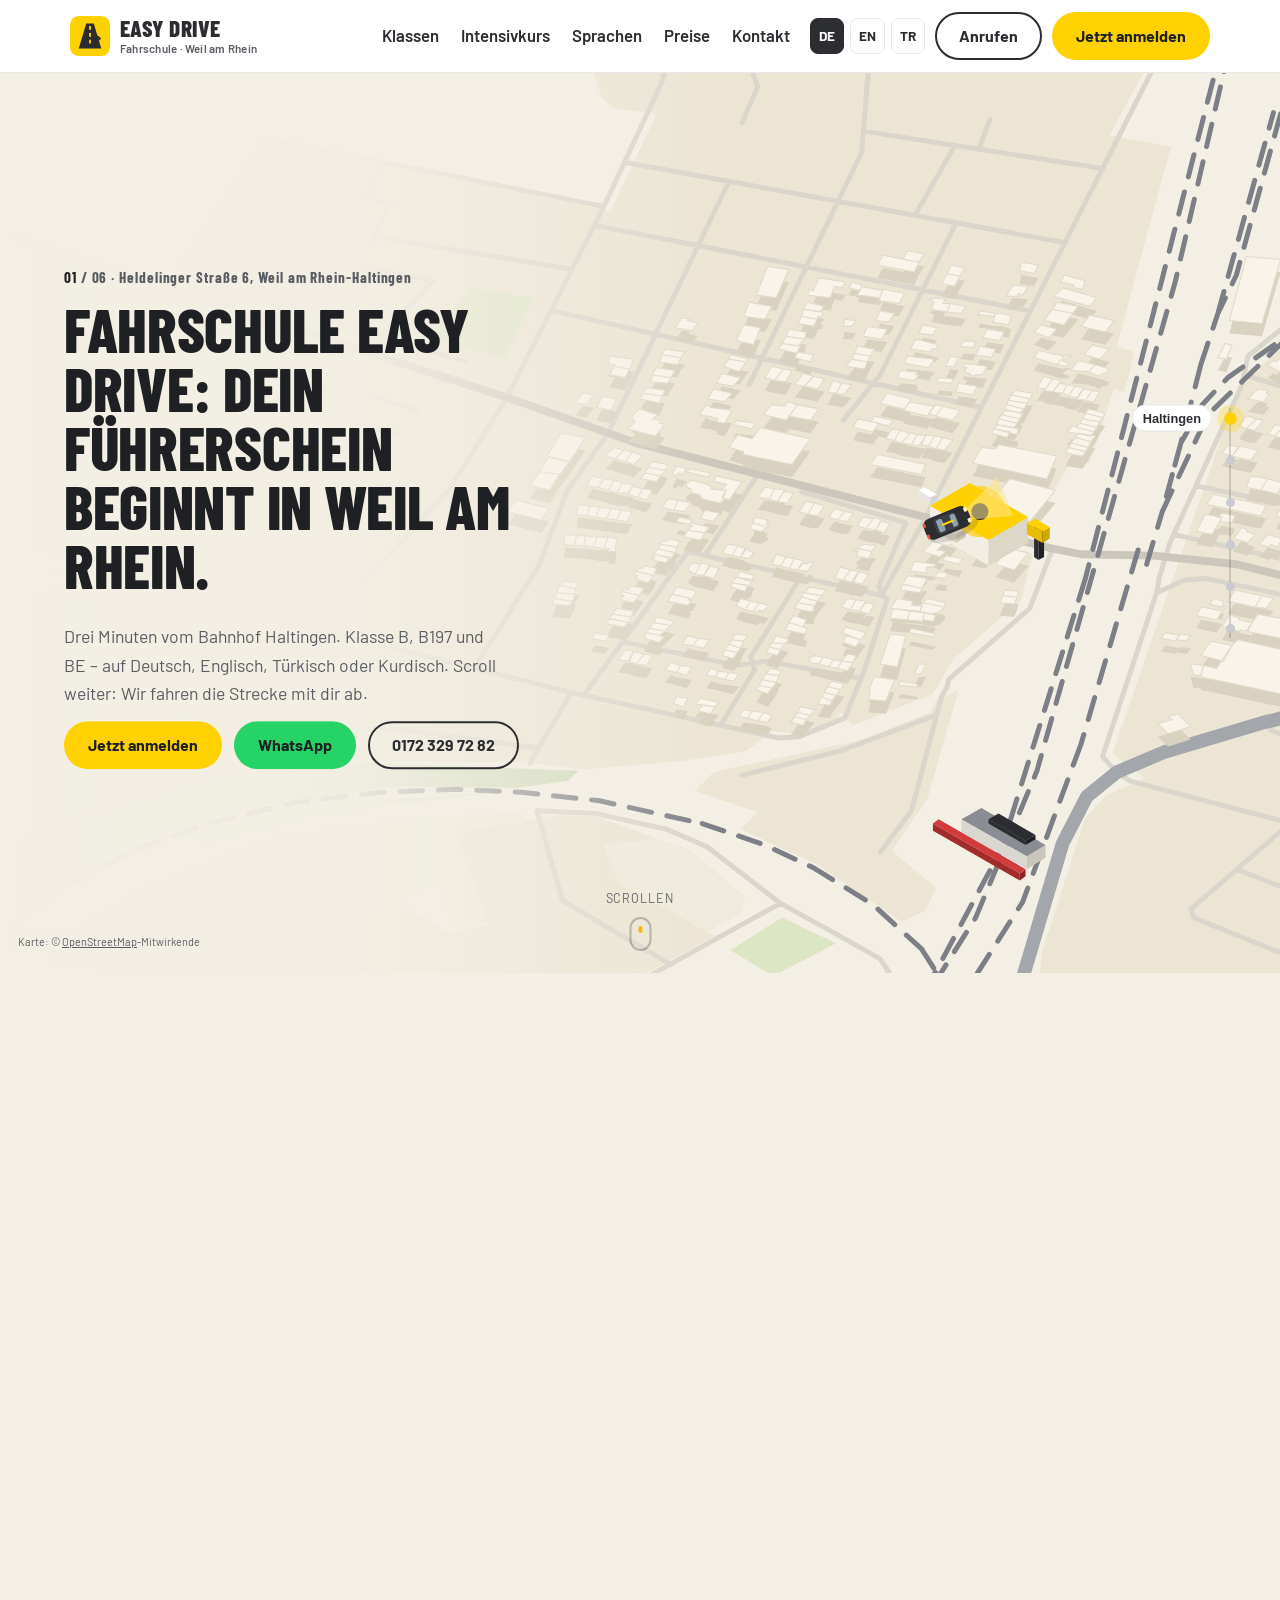
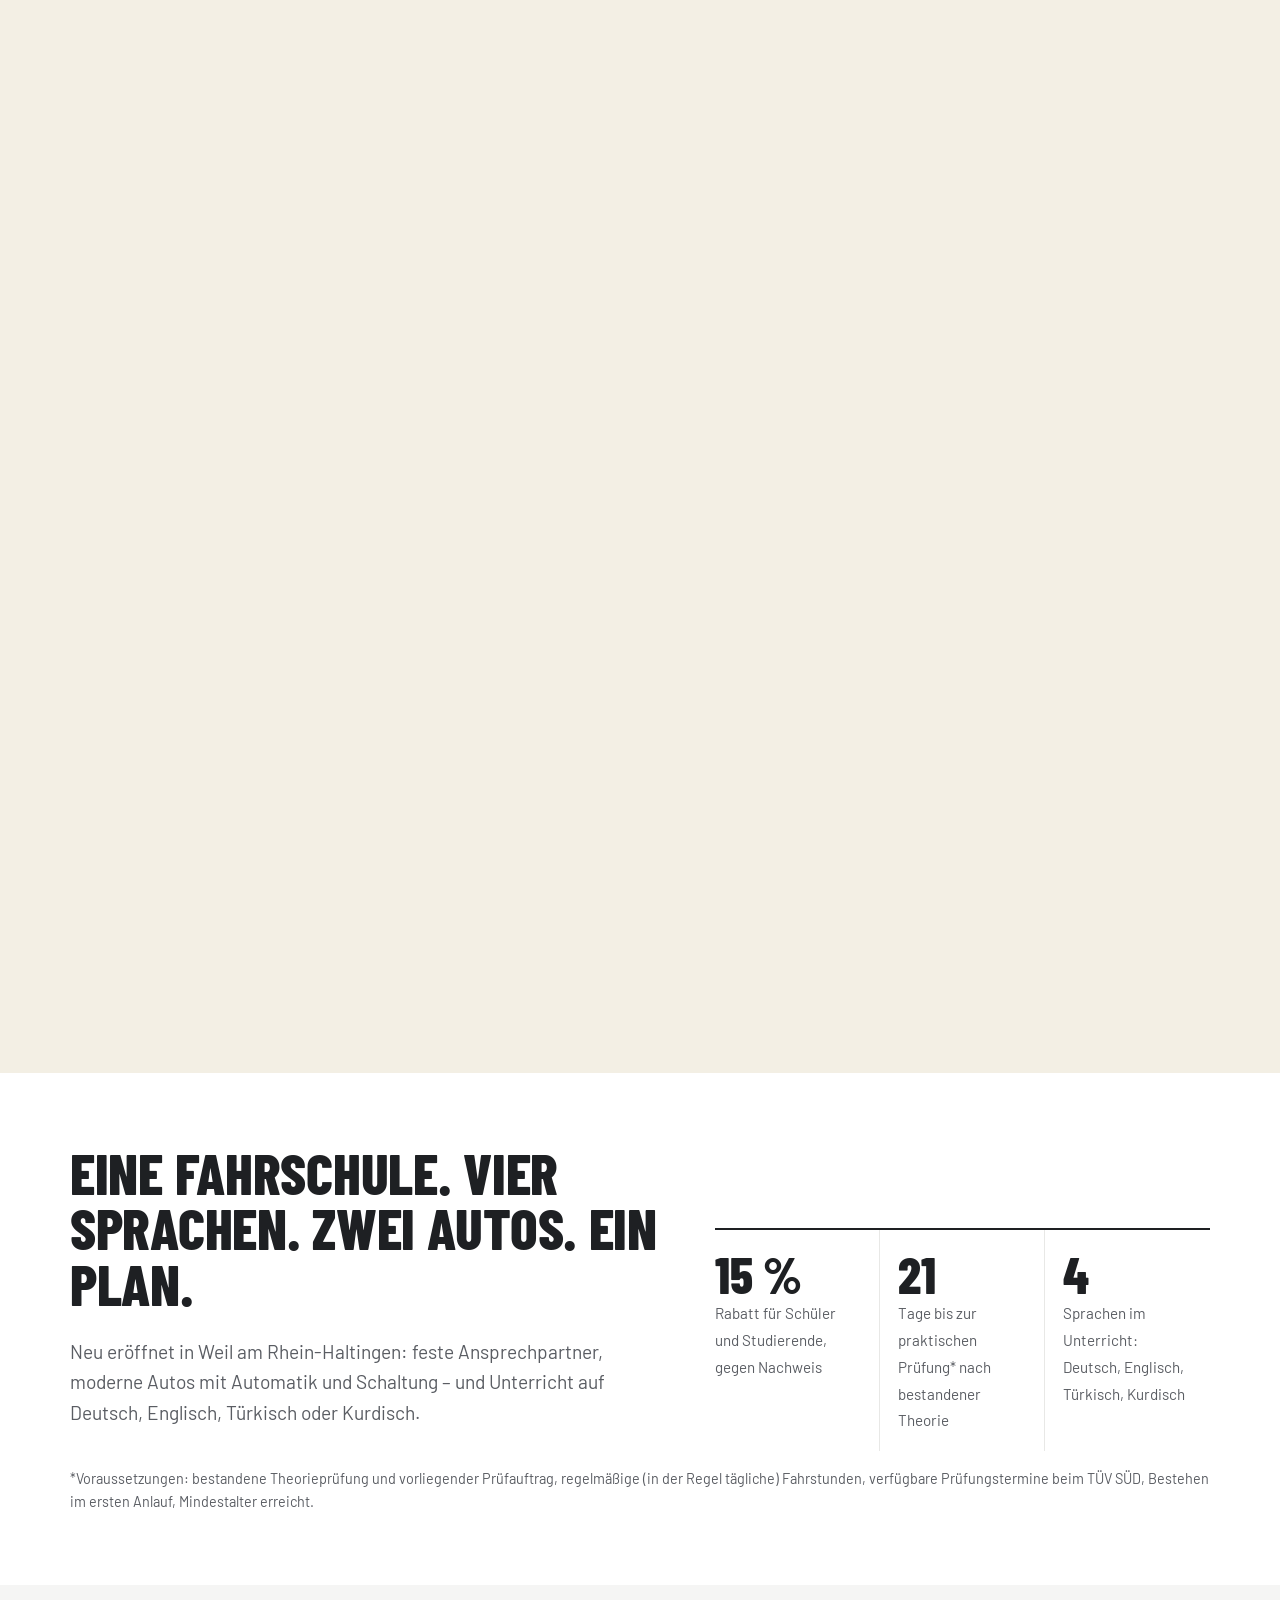
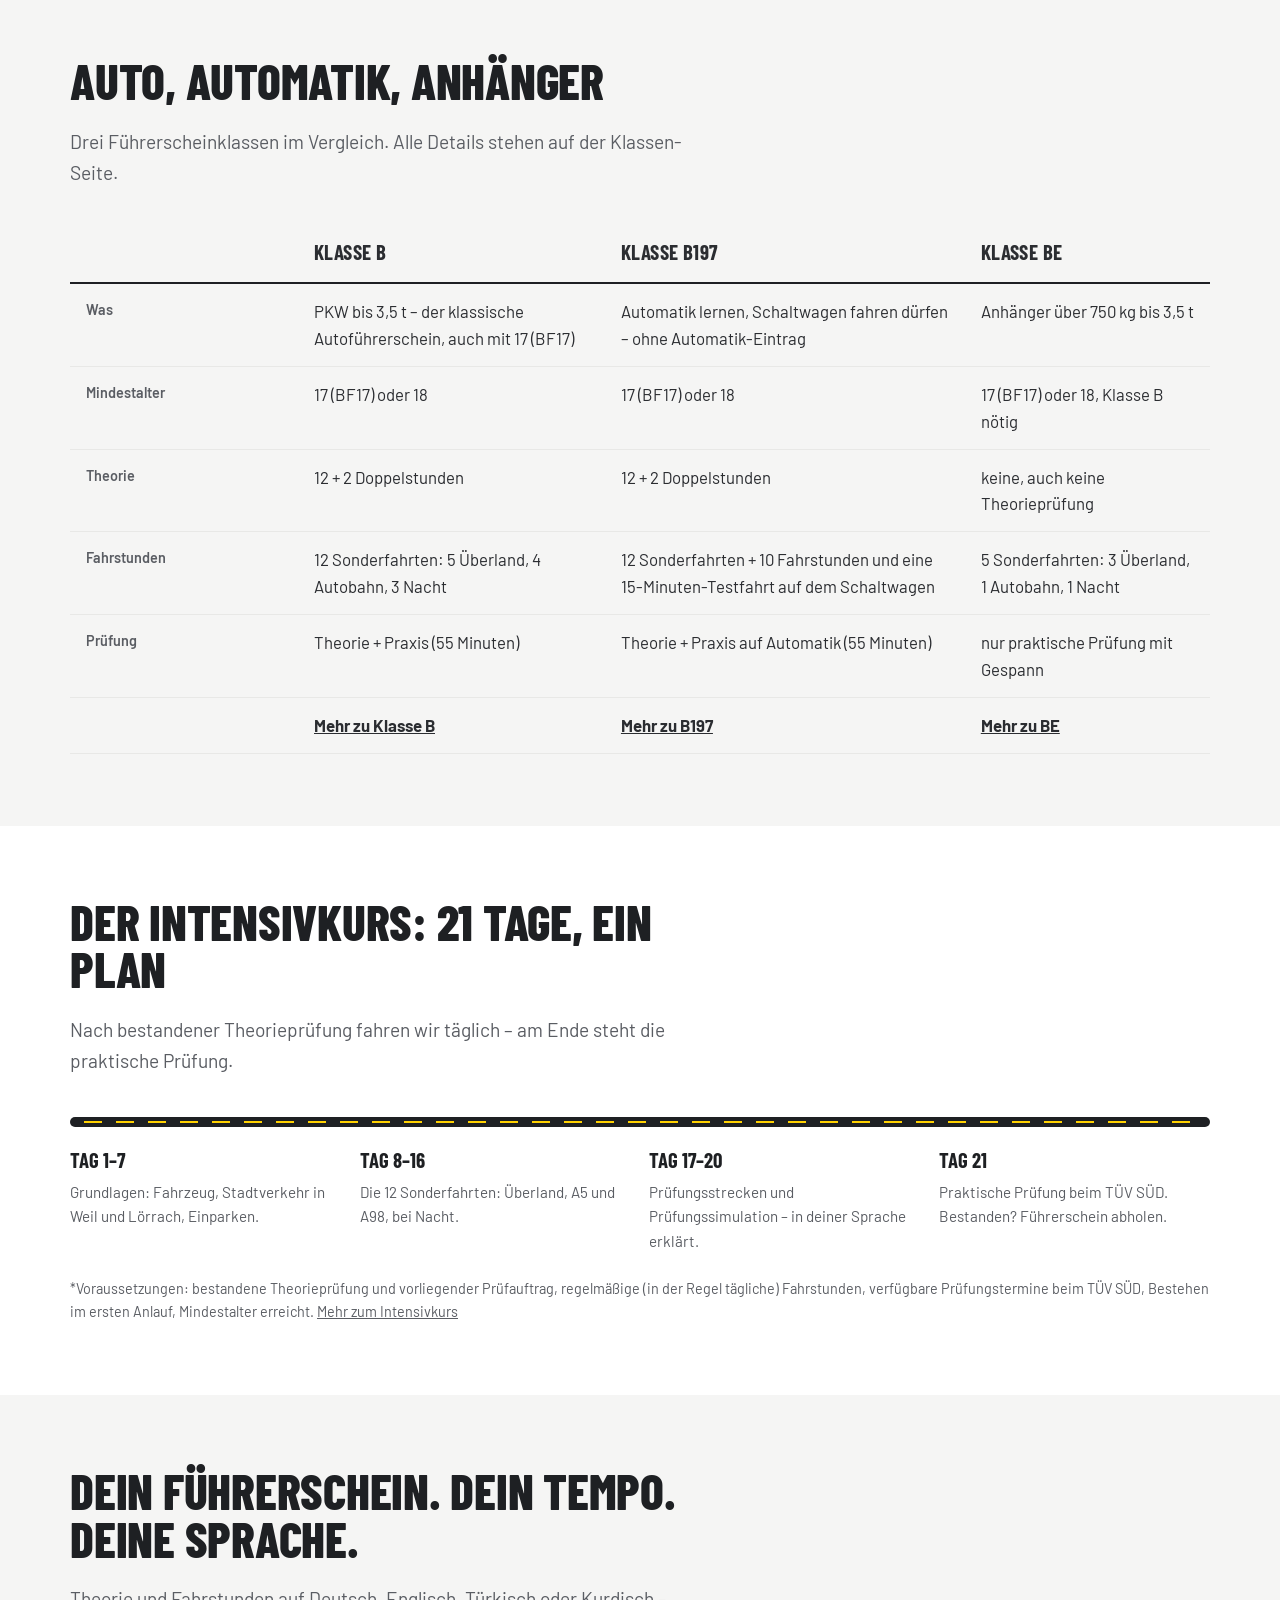
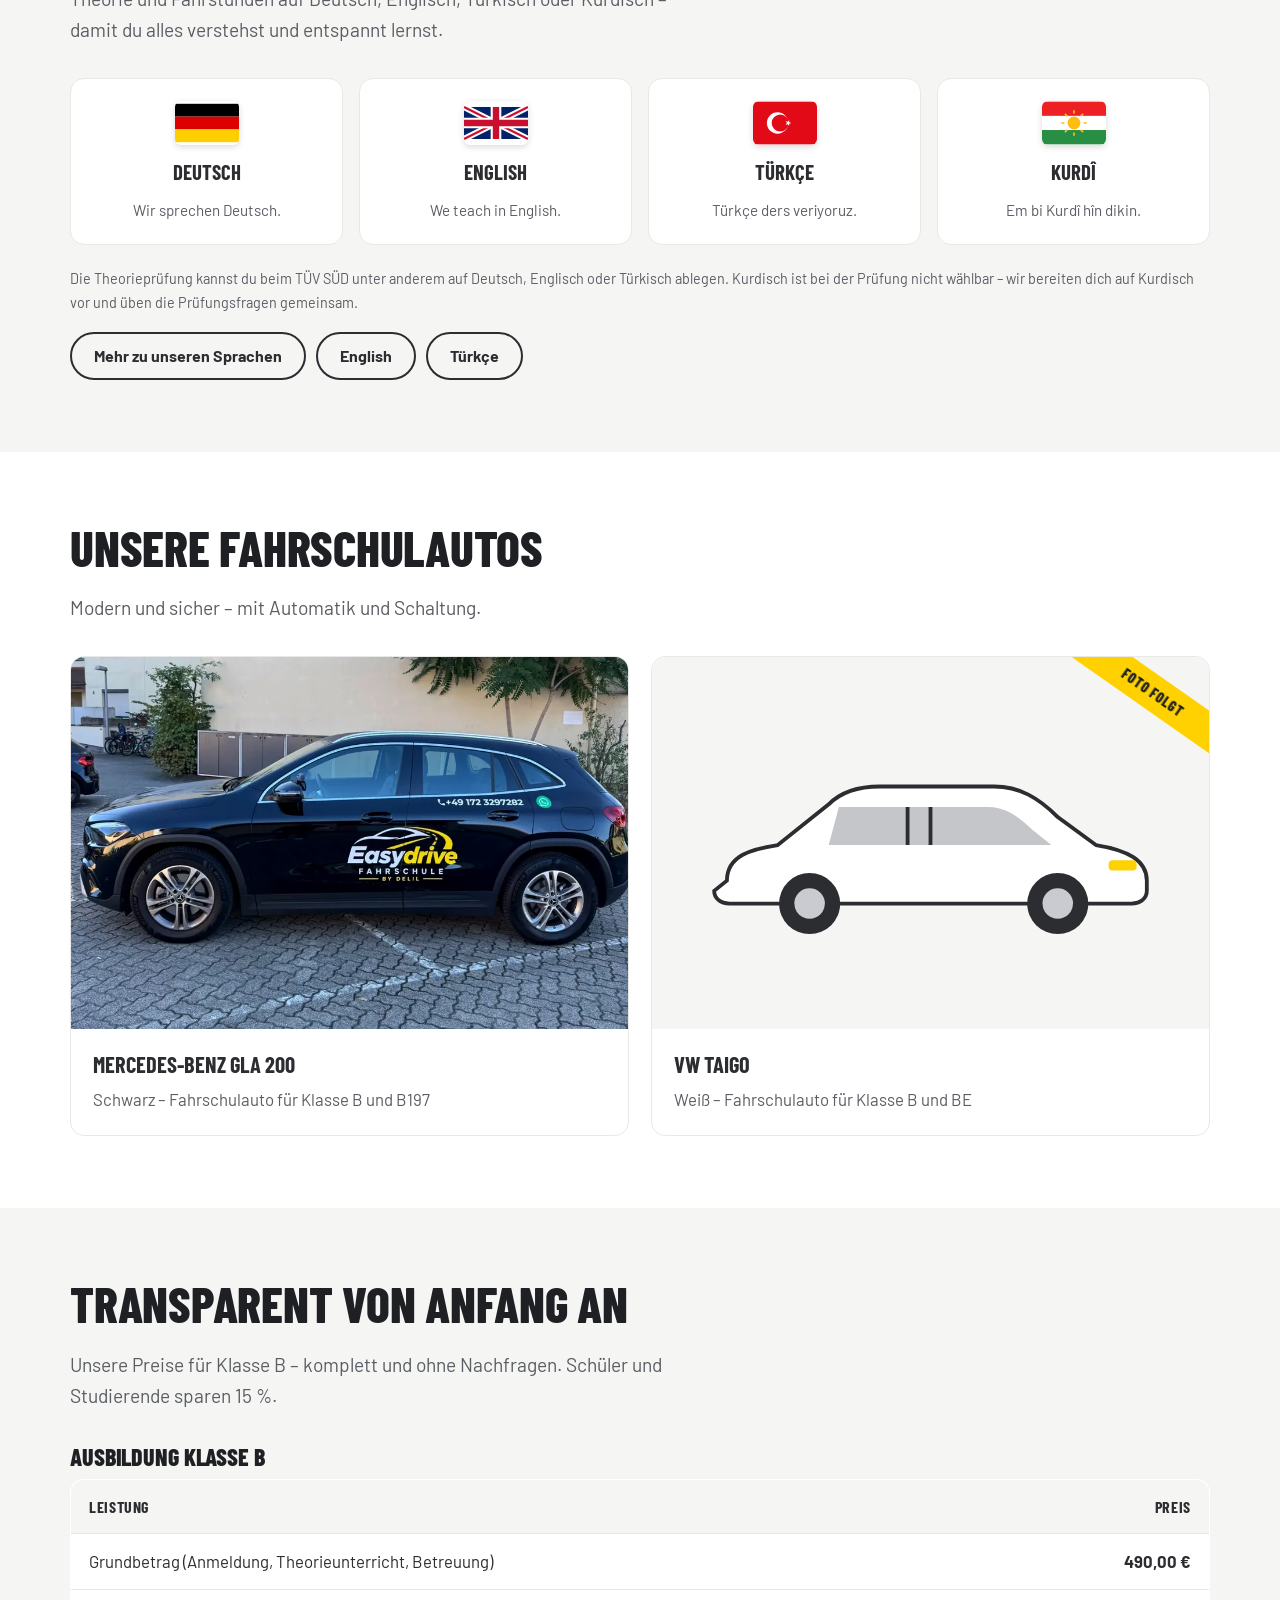
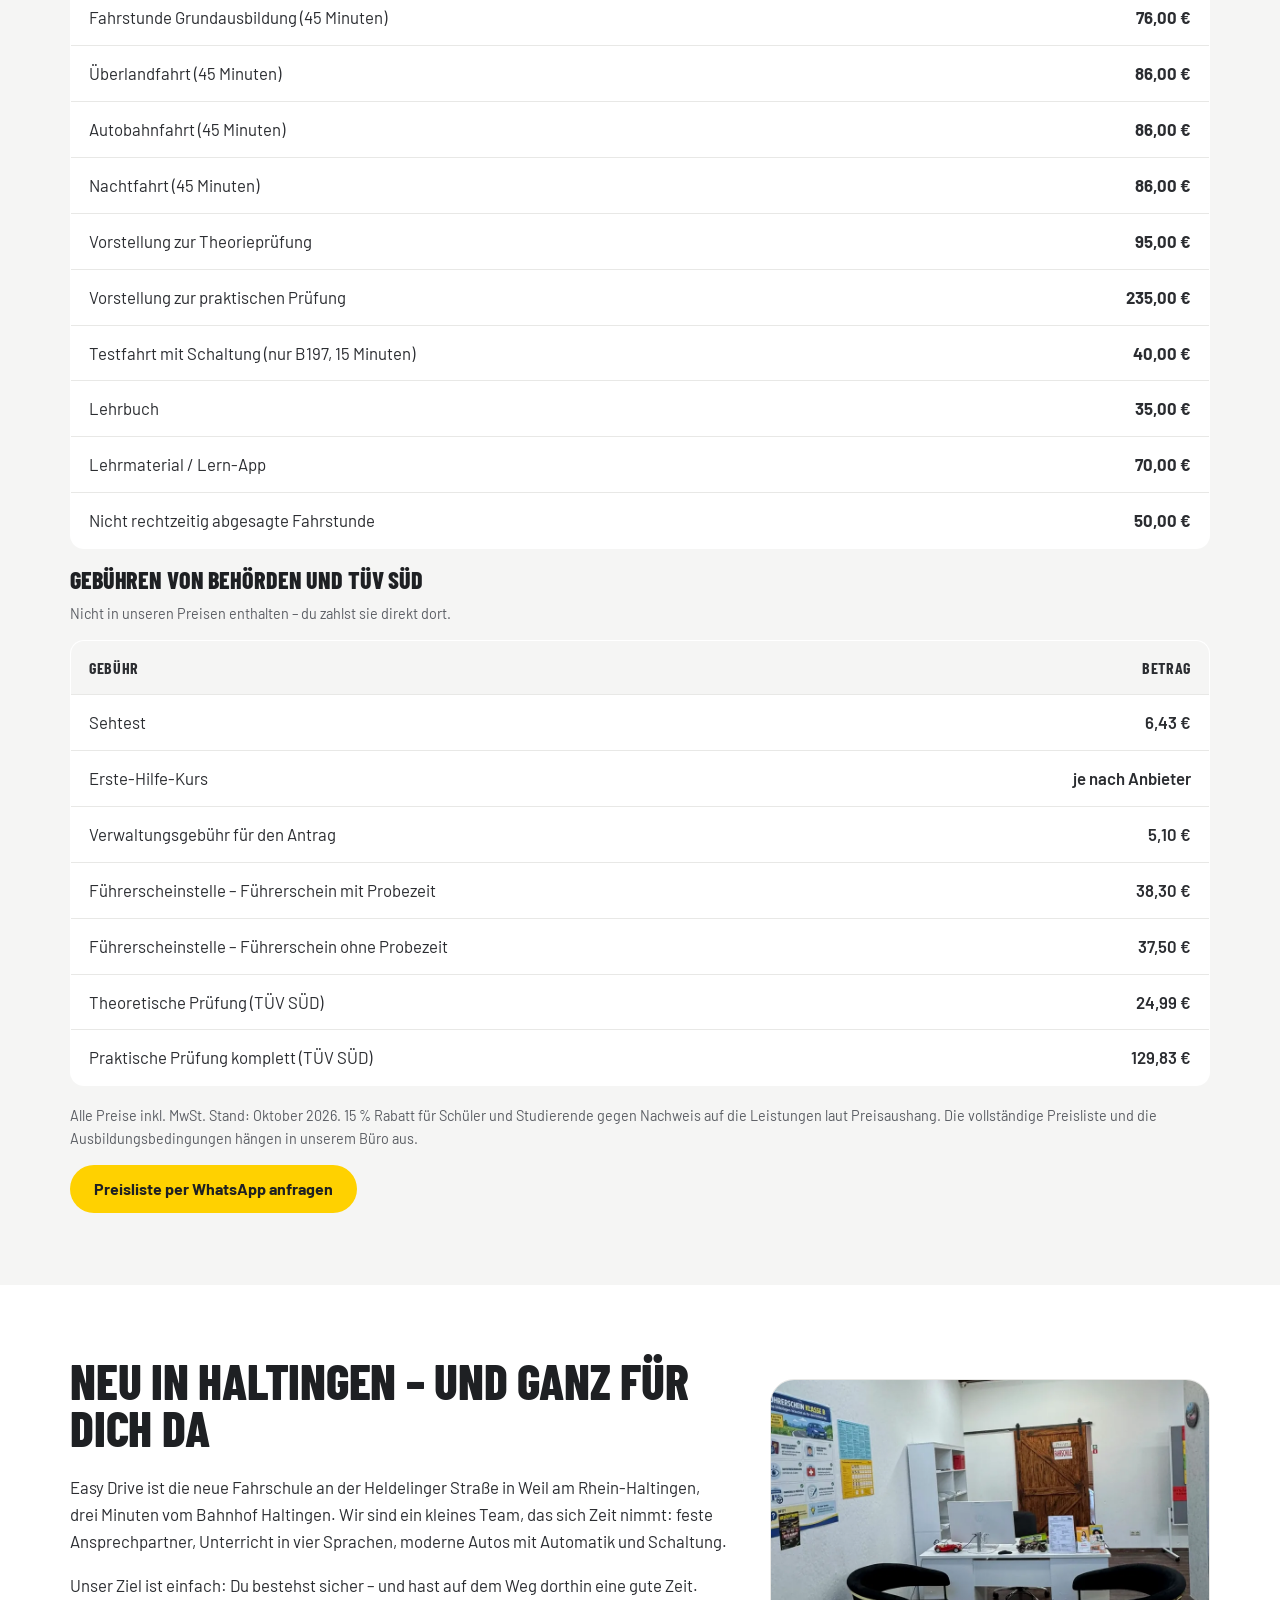
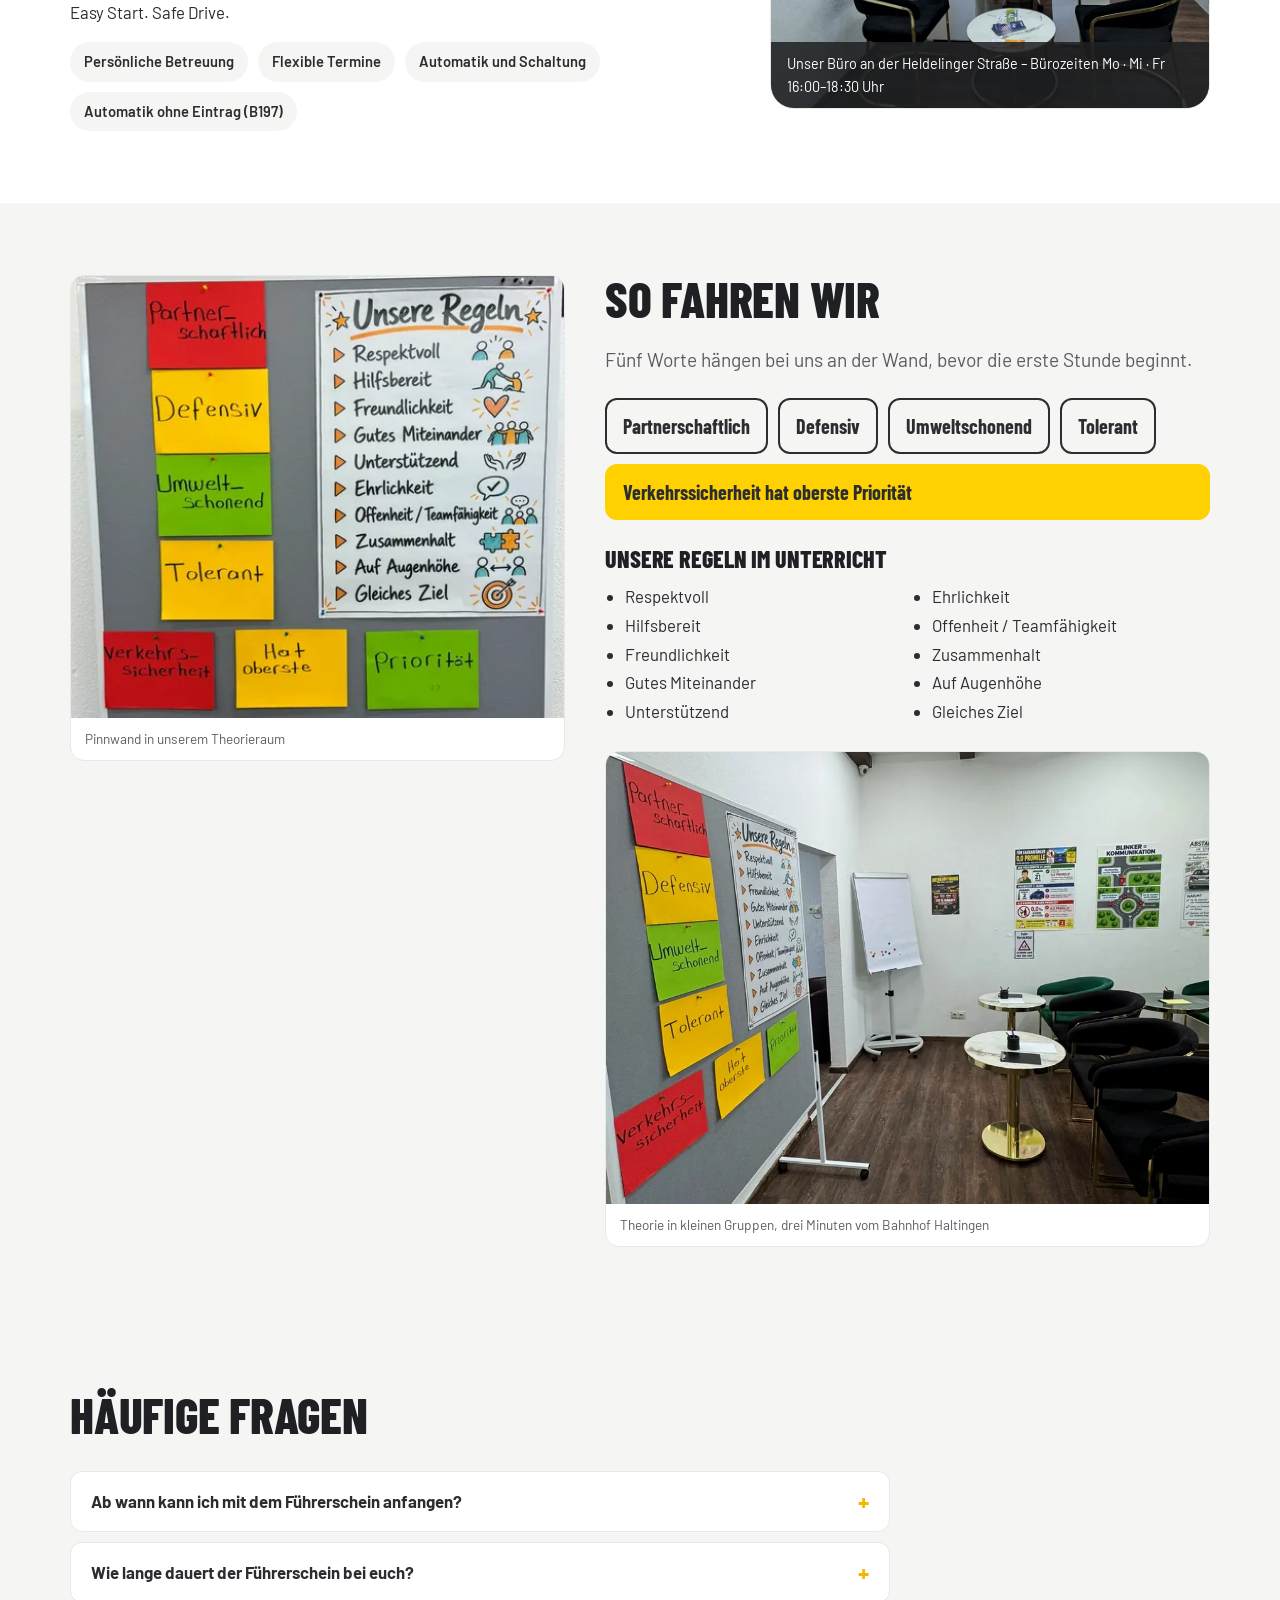
==== index.html @ 3aeaf739 "v3e: one home page in three languages Preview build, still noindex. The ten sections below the journ" ====
<!doctype html>
<html lang="de">
<head>
<meta charset="utf-8">
<meta name="viewport" content="width=device-width, initial-scale=1">
<title>Fahrschule Weil am Rhein – Easy Drive · Führerschein in 21 Tagen*</title>
<meta name="description" content="Fahrschule in Weil am Rhein-Haltingen: Klasse B, B197 Automatik, BE. Deutsch, Englisch, Türkisch, Kurdisch. 15 % Rabatt für Schüler & Studenten.">
<meta name="robots" content="noindex,nofollow">
<meta name="theme-color" content="#FFD100">
<link rel="canonical" href="https://www.easydriveweil.de/">
<link rel="alternate" hreflang="de" href="https://www.easydriveweil.de/"><link rel="alternate" hreflang="en" href="https://www.easydriveweil.de/en/"><link rel="alternate" hreflang="tr" href="https://www.easydriveweil.de/tr/"><link rel="alternate" hreflang="x-default" href="https://www.easydriveweil.de/">
<link rel="icon" href="assets/img/favicon.svg" type="image/svg+xml">
<link rel="preload" href="assets/fonts/barlow-condensed-800-latin.woff2" as="font" type="font/woff2" crossorigin>
<link rel="preload" href="assets/fonts/barlow-400-latin.woff2" as="font" type="font/woff2" crossorigin>
<link rel="stylesheet" href="assets/css/styles.css?v=b1780f4b">
<meta property="og:type" content="website">
<meta property="og:site_name" content="Fahrschule Easy Drive">
<meta property="og:title" content="Fahrschule Weil am Rhein – Easy Drive · Führerschein in 21 Tagen*">
<meta property="og:description" content="Fahrschule in Weil am Rhein-Haltingen: Klasse B, B197 Automatik, BE. Deutsch, Englisch, Türkisch, Kurdisch. 15 % Rabatt für Schüler & Studenten.">
<meta property="og:url" content="https://www.easydriveweil.de/">
<meta property="og:image" content="https://www.easydriveweil.de/assets/img/og.png">
<meta property="og:image:width" content="1200">
<meta property="og:image:height" content="630">
<meta property="og:locale" content="de_DE">
<meta name="twitter:card" content="summary_large_image">
<script type="application/ld+json">{"@context":"https://schema.org","@graph":[{"@type":["LocalBusiness","EducationalOrganization"],"@id":"https://www.easydriveweil.de/#business","name":"Fahrschule Easy Drive","alternateName":"Fahrschule Easy Drive Weil am Rhein","url":"https://www.easydriveweil.de/","image":"https://www.easydriveweil.de/assets/img/og.png","logo":"https://www.easydriveweil.de/assets/img/logo.svg","telephone":"+491723297282","email":"info@easydriveweil.de","priceRange":"€€","address":{"@type":"PostalAddress","streetAddress":"Heldelinger Straße 6","postalCode":"79576","addressLocality":"Weil am Rhein","addressRegion":"Baden-Württemberg","addressCountry":"DE"},"geo":{"@type":"GeoCoordinates","latitude":"47.6133","longitude":"7.6098"},"openingHoursSpecification":[{"@type":"OpeningHoursSpecification","dayOfWeek":["Monday","Wednesday","Friday"],"opens":"16:00","closes":"18:30"}],"knowsLanguage":["de","en","tr","ku"],"areaServed":["Weil am Rhein","Haltingen","Friedlingen","Lörrach","Binzen","Eimeldingen","Efringen-Kirchen","Grenzach-Wyhlen","Rheinfelden (Baden)","Dreiländereck"],"hasOfferCatalog":{"@type":"OfferCatalog","name":"Führerscheinklassen","itemListElement":[{"@type":"Offer","itemOffered":{"@type":"Service","name":"Führerschein Klasse B (PKW, auch BF17)","url":"https://www.easydriveweil.de/fuehrerscheinklassen/#b"}},{"@type":"Offer","itemOffered":{"@type":"Service","name":"Führerschein Klasse B197 (Automatik mit Schaltkompetenz)","url":"https://www.easydriveweil.de/fuehrerscheinklassen/#b197"}},{"@type":"Offer","itemOffered":{"@type":"Service","name":"Führerschein Klasse BE (Anhänger)","url":"https://www.easydriveweil.de/fuehrerscheinklassen/#be"}},{"@type":"Offer","itemOffered":{"@type":"Service","name":"Intensivkurs – Führerschein in 21 Tagen","url":"https://www.easydriveweil.de/intensivkurs/"}}]}}]}</script>
</head>

<body data-page="home">
<a class="skip" href="#main">Zum Inhalt springen</a>
<header class="nav" id="nav">
  <div class="wrap nav__inner">
    <a class="brand" href="" aria-label="Fahrschule Easy Drive – Startseite">
      <img class="brand__mark" src="assets/img/logo.svg" width="40" height="40" alt="">
      <span class="brand__word">Easy Drive<small>Fahrschule · Weil am Rhein</small></span>
    </a>
    <button class="nav__toggle" id="navToggle" type="button" aria-expanded="false" aria-controls="navLinks" aria-label="Menü"><span></span><span></span><span></span></button>
    <nav class="nav__links" id="navLinks" aria-label="Menü">
      <a href="fuehrerscheinklassen/">Klassen</a>
      <a href="intensivkurs/">Intensivkurs</a>
      <a href="sprachen/">Sprachen</a>
      <a href="#preise">Preise</a>
      <a href="#kontakt">Kontakt</a>
    </nav>
    <div class="nav__actions">
      <div class="nav__lang" aria-label="Sprache">
        <a href="" hreflang="de" aria-current="page">DE</a>
        <a href="en/" hreflang="en" >EN</a>
        <a href="tr/" hreflang="tr" >TR</a>
      </div>
      <a class="btn btn--ghost" href="tel:+491723297282">Anrufen</a>
      <a class="btn btn--primary" href="#anfrage">Jetzt anmelden</a>
    </div>
  </div>
</header>

<main id="main"><section class="jy jy--static" id="journey" aria-label="Die Fahrt – die Fahrschule auf der Karte von Weil am Rhein bis Lörrach">
  <div class="jy-sticky">
    <div class="jy-stage" data-map="assets/img/map.svg?v=b1780f4b"><noscript><img src="assets/img/map.svg" width="1393" height="838" alt="Isometrische Karte von Weil am Rhein-Haltingen bis Lörrach mit dem Standort der Fahrschule Easy Drive"></noscript></div>
    <div class="jy-copylayer">
      <article class="jy-copy is-on" data-stop="anmelden" data-label="Haltingen">
        <span class="jy-copy__num"><b>01</b> / 06 · Heldelinger Straße 6, Weil am Rhein-Haltingen</span>
        <h1 class="h1">Fahrschule Easy Drive: Dein Führerschein beginnt in Weil am Rhein.</h1>
        <p class="jy-copy__body">Drei Minuten vom Bahnhof Haltingen. Klasse B, B197 und BE – auf Deutsch, Englisch, Türkisch oder Kurdisch. Scroll weiter: Wir fahren die Strecke mit dir ab.</p>
        <div class="hero__actions">
          <a class="btn btn--primary" href="#anfrage">Jetzt anmelden</a>
          <a class="btn btn--wa" href="https://wa.me/491723297282" target="_blank" rel="noopener">WhatsApp</a>
          <a class="btn btn--ghost" href="tel:+491723297282">0172 329 72 82</a>
        </div>
      </article>
      <article class="jy-copy" data-stop="theorie" data-label="Theorie">
        <span class="jy-copy__num"><b>02</b> / 06 · Bei uns im Haus</span>
        <h2 class="h2">Theorie, die hängen bleibt.</h2>
        <p class="jy-copy__body">12 + 2 Doppelstunden in Haltingen. Lern-App auf Deutsch, Englisch und Türkisch – die Prüfungsfragen üben wir gemeinsam, auch auf Kurdisch.</p>
        <ul class="jy-copy__tags"><li>Lern-App</li><li>4 Sprachen</li><li>Kleine Gruppen</li></ul>
      </article>
      <article class="jy-copy" data-stop="antrag" data-label="Landratsamt">
        <span class="jy-copy__num"><b>03</b> / 06 · Landratsamt Lörrach, rund 7 km</span>
        <h2 class="h2">Der Antrag – wir fahren mit.</h2>
        <p class="jy-copy__body">Führerscheinantrag bei der Führerscheinstelle des Landratsamts Lörrach: Sehtest, Erste-Hilfe-Kurs, Passbild, Ausweis. Die Formulare füllen wir zusammen aus, den Termin gibt es online.</p>
        <ul class="jy-copy__tags"><li>Sehtest</li><li>Erste Hilfe</li><li>Passbild</li></ul>
      </article>
      <article class="jy-copy" data-stop="praxis" data-label="Dreiländerbrücke">
        <span class="jy-copy__num"><b>04</b> / 06 · Friedlingen, Dreiländerbrücke</span>
        <h2 class="h2">Praxis vom Dorf bis zur Autobahn.</h2>
        <p class="jy-copy__body">Fahrstunden in deinem Tempo – Automatik oder Schaltung. 12 Sonderfahrten: Überland durchs Markgräflerland, A5 und A98, Nachtfahrt bis an den Rhein.</p>
        <ul class="jy-copy__tags"><li>5 Überland</li><li>4 Autobahn</li><li>3 Nacht</li></ul>
      </article>
      <article class="jy-copy" data-stop="pruefung" data-label="Prüfung">
        <span class="jy-copy__num"><b>05</b> / 06 · Prüfstelle Lörrach</span>
        <h2 class="h2">Prüfung bestanden – in 21 Tagen*.</h2>
        <p class="jy-copy__body">Theorieprüfung geschafft? Dann bringen wir dich mit täglichen Fahrstunden und einem festen Plan in drei Wochen zur praktischen Prüfung beim TÜV SÜD.</p>
        <ul class="jy-copy__tags"><li>Fester Plan</li><li>15 % für Schüler und Studierende</li></ul>
        <p class="jy-copy__note">*Voraussetzungen: bestandene Theorieprüfung und vorliegender Prüfauftrag, regelmäßige (in der Regel tägliche) Fahrstunden, verfügbare Prüfungstermine beim TÜV SÜD, Bestehen im ersten Anlauf, Mindestalter erreicht.</p>
      </article>
      <article class="jy-copy" data-stop="start" data-label="Jetzt starten">
        <span class="jy-copy__num"><b>06</b> / 06 · Dreiländereck</span>
        <h2 class="h2">Easy Start. Safe Drive.</h2>
        <p class="jy-copy__body">Ruf an, schreib uns per WhatsApp oder komm zu den Bürozeiten vorbei: Mo · Mi · Fr 16:00–18:30 Uhr. Schüler und Studierende sparen 15 % – gegen Nachweis.</p>
        <div class="hero__actions">
          <a class="btn btn--primary" href="#anfrage">Jetzt anmelden</a>
          <a class="btn btn--wa" href="https://wa.me/491723297282" target="_blank" rel="noopener">WhatsApp</a>
        </div>
      </article>
    </div>
    <nav class="jy-route" aria-label="Stationen der Fahrt"></nav>
    <div class="jy-hint" aria-hidden="true"><span>Scrollen</span><i></i></div>
    <p class="jy-attrib">Karte: © <a href="https://www.openstreetmap.org/copyright" target="_blank" rel="noopener">OpenStreetMap</a>-Mitwirkende</p>
  </div>
</section>
<section class="section" id="ueberblick">
  <div class="wrap state">
    <div>
      <h2 class="h2">Eine Fahrschule. Vier Sprachen. Zwei Autos. Ein Plan.</h2>
      <p class="lead">Neu eröffnet in Weil am Rhein-Haltingen: feste Ansprechpartner, moderne Autos mit Automatik und Schaltung – und Unterricht auf Deutsch, Englisch, Türkisch oder Kurdisch.</p>
    </div>
    <div class="numbers">
      <div><b>15 %</b><span>Rabatt für Schüler und Studierende, gegen Nachweis</span></div>
      <div><b>21</b><span>Tage bis zur praktischen Prüfung* nach bestandener Theorie</span></div>
      <div><b>4</b><span>Sprachen im Unterricht: Deutsch, Englisch, Türkisch, Kurdisch</span></div>
    </div>
  </div>
  <div class="wrap"><p class="note" style="margin:16px 0 0">*Voraussetzungen: bestandene Theorieprüfung und vorliegender Prüfauftrag, regelmäßige (in der Regel tägliche) Fahrstunden, verfügbare Prüfungstermine beim TÜV SÜD, Bestehen im ersten Anlauf, Mindestalter erreicht.</p></div>
</section>

<section class="section section--grey" id="klassen">
  <div class="wrap">
    <div class="section__head">
      <h2 class="h2">Auto, Automatik, Anhänger</h2>
      <p class="lead">Drei Führerscheinklassen im Vergleich. Alle Details stehen auf der Klassen-Seite.</p>
    </div>
    <table class="compare">
      <thead><tr><th scope="col"><span class="sr-only">Merkmal</span></th><th scope="col">Klasse B</th><th scope="col">Klasse B197</th><th scope="col">Klasse BE</th></tr></thead>
      <tbody>
        <tr><td>Was</td><td>PKW bis 3,5 t – der klassische Autoführerschein, auch mit 17 (BF17)</td><td>Automatik lernen, Schaltwagen fahren dürfen – ohne Automatik-Eintrag</td><td>Anhänger über 750 kg bis 3,5 t</td></tr>
        <tr><td>Mindestalter</td><td>17 (BF17) oder 18</td><td>17 (BF17) oder 18</td><td>17 (BF17) oder 18, Klasse B nötig</td></tr>
        <tr><td>Theorie</td><td>12 + 2 Doppelstunden</td><td>12 + 2 Doppelstunden</td><td>keine, auch keine Theorieprüfung</td></tr>
        <tr><td>Fahrstunden</td><td>12 Sonderfahrten: 5 Überland, 4 Autobahn, 3 Nacht</td><td>12 Sonderfahrten + 10 Fahrstunden und eine 15-Minuten-Testfahrt auf dem Schaltwagen</td><td>5 Sonderfahrten: 3 Überland, 1 Autobahn, 1 Nacht</td></tr>
        <tr><td>Prüfung</td><td>Theorie + Praxis (55 Minuten)</td><td>Theorie + Praxis auf Automatik (55 Minuten)</td><td>nur praktische Prüfung mit Gespann</td></tr>
        <tr><td></td><td><a href="fuehrerscheinklassen/#b">Mehr zu Klasse B</a></td><td><a href="fuehrerscheinklassen/#b197">Mehr zu B197</a></td><td><a href="fuehrerscheinklassen/#be">Mehr zu BE</a></td></tr>
      </tbody>
    </table>
  </div>
</section>

<section class="section" id="intensiv">
  <div class="wrap">
    <div class="section__head">
      <h2 class="h2">Der Intensivkurs: 21 Tage, ein Plan</h2>
      <p class="lead">Nach bestandener Theorieprüfung fahren wir täglich – am Ende steht die praktische Prüfung.</p>
    </div>
    <div class="road">
      <div><b>Tag 1–7</b><p>Grundlagen: Fahrzeug, Stadtverkehr in Weil und Lörrach, Einparken.</p></div>
      <div><b>Tag 8–16</b><p>Die 12 Sonderfahrten: Überland, A5 und A98, bei Nacht.</p></div>
      <div><b>Tag 17–20</b><p>Prüfungsstrecken und Prüfungssimulation – in deiner Sprache erklärt.</p></div>
      <div><b>Tag 21</b><p>Praktische Prüfung beim TÜV SÜD. Bestanden? Führerschein abholen.</p></div>
    </div>
    <p class="note" style="margin:24px 0 0">*Voraussetzungen: bestandene Theorieprüfung und vorliegender Prüfauftrag, regelmäßige (in der Regel tägliche) Fahrstunden, verfügbare Prüfungstermine beim TÜV SÜD, Bestehen im ersten Anlauf, Mindestalter erreicht. <a href="intensivkurs/">Mehr zum Intensivkurs</a></p>
  </div>
</section>

<section class="section section--grey" id="sprachen">
  <div class="wrap">
    <div class="section__head">
      <h2 class="h2">Dein Führerschein. Dein Tempo. Deine Sprache.</h2>
      <p class="lead">Theorie und Fahrstunden auf Deutsch, Englisch, Türkisch oder Kurdisch – damit du alles verstehst und entspannt lernst.</p>
    </div>
    <div class="lang">
      <div class="lang__item"><div class="lang__flag"><svg viewBox="0 0 5 3" aria-hidden="true"><rect width="5" height="1" fill="#000"/><rect y="1" width="5" height="1" fill="#D00"/><rect y="2" width="5" height="1" fill="#FFCE00"/></svg></div><span class="lang__name">Deutsch</span><p class="lang__say">Wir sprechen Deutsch.</p></div>
      <div class="lang__item"><div class="lang__flag"><svg viewBox="0 0 60 30" aria-hidden="true"><rect width="60" height="30" fill="#012169"/><path d="M0 0L60 30M60 0L0 30" stroke="#fff" stroke-width="6"/><path d="M0 0L60 30M60 0L0 30" stroke="#C8102E" stroke-width="2"/><path d="M30 0v30M0 15h60" stroke="#fff" stroke-width="10"/><path d="M30 0v30M0 15h60" stroke="#C8102E" stroke-width="6"/></svg></div><span class="lang__name">English</span><p class="lang__say" lang="en">We teach in English.</p></div>
      <div class="lang__item"><div class="lang__flag"><svg viewBox="0 0 60 40" aria-hidden="true"><rect width="60" height="40" fill="#E30A17"/><circle cx="23" cy="20" r="10" fill="#fff"/><circle cx="25.5" cy="20" r="8" fill="#E30A17"/><polygon points="36,20 30.5,21.8 33.9,17.1 33.9,22.9 30.5,18.2" fill="#fff"/></svg></div><span class="lang__name">Türkçe</span><p class="lang__say" lang="tr">Türkçe ders veriyoruz.</p></div>
      <div class="lang__item"><div class="lang__flag"><svg viewBox="0 0 60 40" aria-hidden="true"><rect width="60" height="13.4" fill="#ED2024"/><rect y="13.3" width="60" height="13.4" fill="#fff"/><rect y="26.6" width="60" height="13.4" fill="#278E43"/><circle cx="30" cy="20" r="6" fill="#FEBD11"/><g stroke="#FEBD11" stroke-width="1.6"><path d="M30 11v-3M30 29v3M21 20h-3M39 20h3M23.6 13.6l-2.1-2.1M36.4 26.4l2.1 2.1M23.6 26.4l-2.1 2.1M36.4 13.6l2.1-2.1"/></g></svg></div><span class="lang__name">Kurdî</span><p class="lang__say" lang="ku">Em bi Kurdî hîn dikin.</p></div>
    </div>
    <p class="note lang__note">Die Theorieprüfung kannst du beim TÜV SÜD unter anderem auf Deutsch, Englisch oder Türkisch ablegen. Kurdisch ist bei der Prüfung nicht wählbar – wir bereiten dich auf Kurdisch vor und üben die Prüfungsfragen gemeinsam.</p>
    <div class="chips">
      <a class="btn btn--ghost" href="sprachen/">Mehr zu unseren Sprachen</a>
      <a class="btn btn--ghost" href="en/" hreflang="en">English</a>
      <a class="btn btn--ghost" href="tr/" hreflang="tr">Türkçe</a>
    </div>
  </div>
</section>

<section class="section" id="fahrzeuge">
  <div class="wrap">
    <div class="section__head">
      <h2 class="h2">Unsere Fahrschulautos</h2>
      <p class="lead">Modern und sicher – mit Automatik und Schaltung.</p>
    </div>
    <div class="fleet">
      <div class="fleet__card">
        <div class="fleet__img"><img src="assets/img/photos/car-side-960.webp"
          srcset="assets/img/photos/car-side-480.webp 480w, assets/img/photos/car-side-960.webp 960w, assets/img/photos/car-side-1440.webp 1440w"
          sizes="(max-width: 860px) 100vw, 560px" width="1440" height="960" loading="lazy" decoding="async"
          alt="Schwarzer Mercedes-Benz GLA 200 der Fahrschule Easy Drive mit Beschriftung, Seitenansicht"></div>
        <div class="fleet__body"><h3>Mercedes-Benz GLA 200</h3><p>Schwarz – Fahrschulauto für Klasse B und B197</p></div>
      </div>
      <div class="fleet__card">
        <div class="fleet__img fleet__img--placeholder"><img src="assets/img/car-taigo.svg" width="400" height="180" alt="VW Taigo in Weiß – Platzhalterbild, Foto folgt"></div>
        <span class="fleet__ribbon">Foto folgt</span>
        <div class="fleet__body"><h3>VW Taigo</h3><p>Weiß – Fahrschulauto für Klasse B und BE</p></div>
      </div>
    </div>
  </div>
</section>

<section class="section section--grey" id="preise">
  <div class="wrap">
    <div class="section__head">
      <h2 class="h2">Transparent von Anfang an</h2>
      <p class="lead">Unsere Preise für Klasse B – komplett und ohne Nachfragen. Schüler und Studierende sparen 15 %.</p>
    </div>
    <h3 class="h3">Ausbildung Klasse B</h3>
    <table class="prices">
      <thead><tr><th scope="col">Leistung</th><th scope="col">Preis</th></tr></thead>
      <tbody>
        <tr><td>Grundbetrag (Anmeldung, Theorieunterricht, Betreuung)</td><td>490,00 €</td></tr>
        <tr><td>Fahrstunde Grundausbildung (45 Minuten)</td><td>76,00 €</td></tr>
        <tr><td>Überlandfahrt (45 Minuten)</td><td>86,00 €</td></tr>
        <tr><td>Autobahnfahrt (45 Minuten)</td><td>86,00 €</td></tr>
        <tr><td>Nachtfahrt (45 Minuten)</td><td>86,00 €</td></tr>
        <tr><td>Vorstellung zur Theorieprüfung</td><td>95,00 €</td></tr>
        <tr><td>Vorstellung zur praktischen Prüfung</td><td>235,00 €</td></tr>
        <tr><td>Testfahrt mit Schaltung (nur B197, 15 Minuten)</td><td>40,00 €</td></tr>
        <tr><td>Lehrbuch</td><td>35,00 €</td></tr>
        <tr><td>Lehrmaterial / Lern-App</td><td>70,00 €</td></tr>
        <tr><td>Nicht rechtzeitig abgesagte Fahrstunde</td><td>50,00 €</td></tr>
      </tbody>
    </table>
    <h3 class="h3">Gebühren von Behörden und TÜV SÜD</h3>
    <p class="note">Nicht in unseren Preisen enthalten – du zahlst sie direkt dort.</p>
    <table class="prices prices--fees">
      <thead><tr><th scope="col">Gebühr</th><th scope="col">Betrag</th></tr></thead>
      <tbody>
        <tr><td>Sehtest</td><td>6,43 €</td></tr>
        <tr><td>Erste-Hilfe-Kurs</td><td>je nach Anbieter</td></tr>
        <tr><td>Verwaltungsgebühr für den Antrag</td><td>5,10 €</td></tr>
        <tr><td>Führerscheinstelle – Führerschein mit Probezeit</td><td>38,30 €</td></tr>
        <tr><td>Führerscheinstelle – Führerschein ohne Probezeit</td><td>37,50 €</td></tr>
        <tr><td>Theoretische Prüfung (TÜV SÜD)</td><td>24,99 €</td></tr>
        <tr><td>Praktische Prüfung komplett (TÜV SÜD)</td><td>129,83 €</td></tr>
      </tbody>
    </table>
    <p class="note">Alle Preise inkl. MwSt. Stand: Oktober 2026. 15 % Rabatt für Schüler und Studierende gegen Nachweis auf die Leistungen laut Preisaushang. Die vollständige Preisliste und die Ausbildungsbedingungen hängen in unserem Büro aus.</p>
    <a class="btn btn--primary" href="https://wa.me/491723297282?text=Hallo%2C%20ich%20h%C3%A4tte%20gern%20die%20Preisliste%20der%20Fahrschule%20Easy%20Drive." target="_blank" rel="noopener">Preisliste per WhatsApp anfragen</a>
  </div>
</section>

<section class="section" id="ueber-uns">
  <div class="wrap about">
    <div>
      <h2 class="h2">Neu in Haltingen – und ganz für dich da</h2>
      <p>Easy Drive ist die neue Fahrschule an der Heldelinger Straße in Weil am Rhein-Haltingen, drei Minuten vom Bahnhof Haltingen. Wir sind ein kleines Team, das sich Zeit nimmt: feste Ansprechpartner, Unterricht in vier Sprachen, moderne Autos mit Automatik und Schaltung.</p>
      <p>Unser Ziel ist einfach: Du bestehst sicher – und hast auf dem Weg dorthin eine gute Zeit. Easy Start. Safe Drive.</p>
      <div class="chips"><span class="chip">Persönliche Betreuung</span><span class="chip">Flexible Termine</span><span class="chip">Automatik und Schaltung</span><span class="chip">Automatik ohne Eintrag (B197)</span></div>
    </div>
    <div class="portrait">
      <img src="assets/img/photos/office-960.webp"
        srcset="assets/img/photos/office-480.webp 480w, assets/img/photos/office-960.webp 960w, assets/img/photos/office-1440.webp 1440w"
        sizes="(max-width: 860px) 100vw, 560px" width="1440" height="1080" loading="lazy" decoding="async"
        alt="Empfang der Fahrschule Easy Drive in Haltingen: zwei Sessel, Tisch und Schreibtisch">
      <div class="portrait__cap">Unser Büro an der Heldelinger Straße – Bürozeiten Mo · Mi · Fr 16:00–18:30 Uhr</div>
    </div>
  </div>
</section>

<section class="section section--grey" id="werte">
  <div class="wrap values">
    <figure class="values__photo">
      <img src="assets/img/photos/pinboard-960.webp"
        srcset="assets/img/photos/pinboard-480.webp 480w, assets/img/photos/pinboard-960.webp 960w, assets/img/photos/pinboard-1440.webp 1440w"
        sizes="(max-width: 860px) 100vw, 480px" width="1440" height="1290" loading="lazy" decoding="async"
        alt="Pinnwand im Theorieraum: unsere Regeln und Werte – partnerschaftlich, defensiv, umweltschonend, tolerant, Verkehrssicherheit hat oberste Priorität">
      <figcaption>Pinnwand in unserem Theorieraum</figcaption>
    </figure>
    <div class="values__text">
      <h2 class="h2">So fahren wir</h2>
      <p class="lead">Fünf Worte hängen bei uns an der Wand, bevor die erste Stunde beginnt.</p>
      <ul class="values__list">
        <li>Partnerschaftlich</li><li>Defensiv</li><li>Umweltschonend</li><li>Tolerant</li>
        <li class="values__prio">Verkehrssicherheit hat oberste Priorität</li>
      </ul>
      <h3 class="h3">Unsere Regeln im Unterricht</h3>
<ul class="values__rules">
        <li>Respektvoll</li><li>Hilfsbereit</li><li>Freundlichkeit</li><li>Gutes Miteinander</li><li>Unterstützend</li>
        <li>Ehrlichkeit</li><li>Offenheit / Teamfähigkeit</li><li>Zusammenhalt</li><li>Auf Augenhöhe</li><li>Gleiches Ziel</li>
      </ul>
      <figure class="values__room">
        <img src="assets/img/photos/classroom-960.webp"
          srcset="assets/img/photos/classroom-480.webp 480w, assets/img/photos/classroom-960.webp 960w, assets/img/photos/classroom-1440.webp 1440w"
          sizes="(max-width: 860px) 100vw, 560px" width="1440" height="1080" loading="lazy" decoding="async"
          alt="Theorieraum der Fahrschule Easy Drive mit Tischen, Flipchart und Lehrpostern">
        <figcaption>Theorie in kleinen Gruppen, drei Minuten vom Bahnhof Haltingen</figcaption>
      </figure>
    </div>
  </div>
</section>

<section class="section section--grey" id="faq">
  <div class="wrap">
    <div class="section__head">
      <h2 class="h2">Häufige Fragen</h2>
    </div>
    <div class="faq">
      <details><summary>Ab wann kann ich mit dem Führerschein anfangen?</summary><p>Mit der Ausbildung für Klasse B kannst du ein halbes Jahr vor deinem 17. Geburtstag beginnen (Begleitetes Fahren ab 17, BF17) oder mit 17½ für den Führerschein ab 18. Die Theorieprüfung ist frühestens drei Monate, die praktische Prüfung frühestens einen Monat vor dem Geburtstag möglich.</p></details>
      <details><summary>Wie lange dauert der Führerschein bei euch?</summary><p>Das hängt von deiner Zeit ab. Im normalen Tempo rechne mit drei bis fünf Monaten. Mit unserem Intensivkurs schaffst du Praxis und Prüfung in 21 Tagen – Voraussetzung ist die bestandene Theorieprüfung.</p></details>
      <details><summary>Was ist der Unterschied zwischen Klasse B und B197?</summary><p>Bei B197 lernst du auf dem Automatik-Auto und machst auch die Prüfung auf Automatik. Zusätzlich fährst du mindestens zehn Fahrstunden auf dem Schaltwagen und zum Abschluss eine 15-minütige Testfahrt mit deinem Fahrlehrer. Dafür bekommst du keinen Automatik-Eintrag (Schlüsselzahl 78) und darfst beides fahren.</p></details>
      <details><summary>Welche Unterlagen brauche ich für den Antrag?</summary><p>Personalausweis oder Reisepass, ein biometrisches Passbild, einen Sehtest (maximal zwei Jahre alt), den Nachweis über den Erste-Hilfe-Kurs (9 Unterrichtseinheiten) und die Anmeldebestätigung der Fahrschule. Für BF17 zusätzlich die Angaben zu deinen Begleitpersonen. Die Führerscheinstelle des Landratsamts Lörrach vergibt Termine online.</p></details>
      <details><summary>Wie bekomme ich die 15 % Rabatt?</summary><p>Zeig uns bei der Anmeldung deinen gültigen Schüler- oder Studierendenausweis. Der Rabatt gilt auf die Leistungen laut Preisaushang; alle Details besprechen wir im kostenlosen Beratungsgespräch.</p></details>
      <details><summary>Kann ich Theorie und Fahrstunden auf Türkisch, Kurdisch oder Englisch machen?</summary><p>Ja. Unser Team unterrichtet auf Deutsch, Englisch, Türkisch und Kurdisch. Die Theorieprüfung kannst du unter anderem auf Deutsch, Englisch oder Türkisch ablegen; Kurdisch ist bei der Prüfung nicht wählbar, wir bereiten dich aber auf Kurdisch vor.</p></details>
      <details><summary>Kann ich von einer anderen Fahrschule zu euch wechseln?</summary><p>Ja, jederzeit. Du brauchst nur die Ausbildungsbescheinigung deiner bisherigen Fahrschule. Bereits absolvierte Theorie- und Fahrstunden werden angerechnet.</p></details>
      <details><summary>Ich wohne in Basel – kann ich bei euch den Führerschein machen?</summary><p>Den deutschen Führerschein bekommst du nur mit ordentlichem Wohnsitz in Deutschland (mindestens 185 Tage im Jahr). Wenn du in Weil am Rhein, Lörrach oder Umgebung wohnst und in Basel arbeitest oder studierst, bist du bei uns richtig.</p></details>
    </div>
  </div>
  <script type="application/ld+json">{"@context":"https://schema.org","@type":"FAQPage","mainEntity":[{"@type":"Question","name":"Ab wann kann ich mit dem Führerschein anfangen?","acceptedAnswer":{"@type":"Answer","text":"Mit der Ausbildung für Klasse B kannst du ein halbes Jahr vor deinem 17. Geburtstag beginnen (Begleitetes Fahren ab 17, BF17) oder mit 17½ für den Führerschein ab 18. Die Theorieprüfung ist frühestens drei Monate, die praktische Prüfung frühestens einen Monat vor dem Geburtstag möglich."}},{"@type":"Question","name":"Wie lange dauert der Führerschein bei euch?","acceptedAnswer":{"@type":"Answer","text":"Das hängt von deiner Zeit ab. Im normalen Tempo rechne mit drei bis fünf Monaten. Mit unserem Intensivkurs schaffst du Praxis und Prüfung in 21 Tagen – Voraussetzung ist die bestandene Theorieprüfung."}},{"@type":"Question","name":"Was ist der Unterschied zwischen Klasse B und B197?","acceptedAnswer":{"@type":"Answer","text":"Bei B197 lernst du auf dem Automatik-Auto und machst auch die Prüfung auf Automatik. Zusätzlich fährst du mindestens zehn Fahrstunden auf dem Schaltwagen und zum Abschluss eine 15-minütige Testfahrt mit deinem Fahrlehrer. Dafür bekommst du keinen Automatik-Eintrag (Schlüsselzahl 78) und darfst beides fahren."}},{"@type":"Question","name":"Welche Unterlagen brauche ich für den Antrag?","acceptedAnswer":{"@type":"Answer","text":"Personalausweis oder Reisepass, ein biometrisches Passbild, einen Sehtest (maximal zwei Jahre alt), den Nachweis über den Erste-Hilfe-Kurs (9 Unterrichtseinheiten) und die Anmeldebestätigung der Fahrschule. Für BF17 zusätzlich die Angaben zu deinen Begleitpersonen. Die Führerscheinstelle des Landratsamts Lörrach vergibt Termine online."}},{"@type":"Question","name":"Wie bekomme ich die 15 % Rabatt?","acceptedAnswer":{"@type":"Answer","text":"Zeig uns bei der Anmeldung deinen gültigen Schüler- oder Studierendenausweis. Der Rabatt gilt auf die Leistungen laut Preisaushang; alle Details besprechen wir im kostenlosen Beratungsgespräch."}},{"@type":"Question","name":"Kann ich Theorie und Fahrstunden auf Türkisch, Kurdisch oder Englisch machen?","acceptedAnswer":{"@type":"Answer","text":"Ja. Unser Team unterrichtet auf Deutsch, Englisch, Türkisch und Kurdisch. Die Theorieprüfung kannst du unter anderem auf Deutsch, Englisch oder Türkisch ablegen; Kurdisch ist bei der Prüfung nicht wählbar, wir bereiten dich aber auf Kurdisch vor."}},{"@type":"Question","name":"Kann ich von einer anderen Fahrschule zu euch wechseln?","acceptedAnswer":{"@type":"Answer","text":"Ja, jederzeit. Du brauchst nur die Ausbildungsbescheinigung deiner bisherigen Fahrschule. Bereits absolvierte Theorie- und Fahrstunden werden angerechnet."}},{"@type":"Question","name":"Ich wohne in Basel – kann ich bei euch den Führerschein machen?","acceptedAnswer":{"@type":"Answer","text":"Den deutschen Führerschein bekommst du nur mit ordentlichem Wohnsitz in Deutschland (mindestens 185 Tage im Jahr). Wenn du in Weil am Rhein, Lörrach oder Umgebung wohnst und in Basel arbeitest oder studierst, bist du bei uns richtig."}}]}</script>
</section>

<section class="section" id="kontakt">
  <div class="wrap">
    <span id="anmeldung" aria-hidden="true"></span>
    <div class="contact">
      <div>
        <h2 class="h2">Komm vorbei – oder schreib uns</h2>
        <p class="lead">Bürozeiten für Beratung und Anmeldung. Fahrstunden nach Vereinbarung, auch außerhalb der Bürozeiten.</p>
        <div class="contact__photo">
          <img src="assets/img/photos/office-desk-960.webp"
            srcset="assets/img/photos/office-desk-480.webp 480w, assets/img/photos/office-desk-960.webp 960w, assets/img/photos/office-desk-1440.webp 1440w"
            sizes="(max-width: 860px) 100vw, 560px" width="1440" height="1080" loading="lazy" decoding="async"
            alt="Schreibtisch im Büro der Fahrschule Easy Drive mit Infopostern zum Führerscheinantrag">
        </div>
        <ul class="contact__list">
          <li><svg viewBox="0 0 24 24" fill="none" stroke="currentColor" stroke-width="2" stroke-linecap="round" stroke-linejoin="round" aria-hidden="true"><path d="M12 21s7-6.2 7-11a7 7 0 0 0-14 0c0 4.8 7 11 7 11z"/><circle cx="12" cy="10" r="2.5"/></svg><span>Heldelinger Straße 6, 79576 Weil am Rhein-Haltingen – <a href="https://www.google.com/maps/search/?api=1&query=Heldelinger+Stra%C3%9Fe+6%2C+79576+Weil+am+Rhein" target="_blank" rel="noopener">Route planen</a></span></li>
          <li><svg viewBox="0 0 24 24" fill="none" stroke="currentColor" stroke-width="2" stroke-linecap="round" stroke-linejoin="round" aria-hidden="true"><circle cx="12" cy="12" r="9"/><path d="M12 7v5l3 2"/></svg><span>Mo · Mi · Fr 16:00–18:30 Uhr</span></li>
          <li><svg viewBox="0 0 24 24" fill="none" stroke="currentColor" stroke-width="2" stroke-linecap="round" stroke-linejoin="round" aria-hidden="true"><path d="M5 4h4l2 5-2.5 1.5a11 11 0 0 0 5 5L15 13l5 2v4a2 2 0 0 1-2 2A16 16 0 0 1 3 6a2 2 0 0 1 2-2z"/></svg><a href="tel:+491723297282">0172 329 72 82</a></li>
          <li><svg viewBox="0 0 24 24" fill="currentColor" aria-hidden="true"><path d="M12 2a10 10 0 0 0-8.6 15.1L2 22l5-1.3A10 10 0 1 0 12 2zm0 2a8 8 0 1 1-4.2 14.8l-.3-.2-3 .8.8-2.9-.2-.3A8 8 0 0 1 12 4zm-3 4.5c-.2 0-.5 0-.7.3-.3.3-1 1-1 2.3s1 2.7 1.1 2.9c.2.2 2 3.1 4.9 4.2 2.4.9 2.9.7 3.4.7.5-.1 1.7-.7 1.9-1.4.2-.7.2-1.2.2-1.4-.1-.1-.3-.2-.6-.3l-2-1c-.3-.1-.5-.1-.7.1l-.9 1.1c-.2.2-.3.2-.6.1a6.6 6.6 0 0 1-3.3-2.9c-.2-.4.2-.4.6-1.1.1-.2 0-.4 0-.5L10 9.1c-.2-.5-.4-.5-.6-.5z"/></svg><a href="https://wa.me/491723297282" target="_blank" rel="noopener">WhatsApp schreiben</a></li>
          <li><svg viewBox="0 0 24 24" fill="none" stroke="currentColor" stroke-width="2" stroke-linecap="round" stroke-linejoin="round" aria-hidden="true"><rect x="3" y="5" width="18" height="14" rx="2"/><path d="m3 7 9 6 9-6"/></svg><a href="mailto:info@easydriveweil.de">info@easydriveweil.de</a></li>
        </ul>
        <div class="map" id="mapHolder" data-map-src="https://www.google.com/maps?q=Heldelinger+Stra%C3%9Fe+6,+79576+Weil+am+Rhein&output=embed&hl=de&z=16">
          <button class="mapload" type="button"><span class="mapload__t">Karte laden</span><span class="mapload__n">Beim Laden werden Daten an Google übertragen (Google Maps).</span></button>
        </div>
      </div>
      <form class="form" id="anfrage" action="#" data-wa="491723297282" data-mail="info@easydriveweil.de" data-labels='{"intro":"Anfrage Fahrschule Easy Drive","name":"Name","phone":"Telefon","email":"E-Mail","city":"Wohnort","course":"Klasse","language":"Sprache","message":"Nachricht"}'>
        <h3 class="h3">Anmeldung und Anfrage</h3>
        <div class="form__row">
          <label>Name*<input name="name" required autocomplete="name"></label>
          <label>Telefon*<input type="tel" name="phone" required autocomplete="tel"></label>
        </div>
        <div class="form__row">
          <label>E-Mail<input type="email" name="email" autocomplete="email"></label>
          <label>Wohnort<input name="city" autocomplete="address-level2"></label>
        </div>
        <div class="form__row">
          <label>Klasse<select name="course"><option value="">Bitte wählen</option><option>Klasse B (PKW)</option><option>Klasse B197 (Automatik und Schaltung)</option><option>Klasse BE (Anhänger)</option><option>Intensivkurs – 21 Tage</option><option>Erstmal beraten lassen</option></select></label>
          <label>Sprache<select name="language"><option value="">Bitte wählen</option><option>Deutsch</option><option>English</option><option>Türkçe</option><option>Kurdî</option></select></label>
        </div>
        <label>Nachricht<textarea name="message"></textarea></label>
        <div class="form__actions">
          <button class="btn btn--wa" id="sendWa" type="button">Per WhatsApp senden</button>
          <button class="btn btn--ghost" id="sendMail" type="button">Per E-Mail senden</button>
        </div>
        <p class="form__hint">* Pflichtfeld. Deine Angaben werden nicht auf unserem Server gespeichert – der Button öffnet nur WhatsApp bzw. dein E-Mail-Programm mit dem fertigen Text. Mehr in der <a href="datenschutz/">Datenschutzerklärung</a>.</p>
      </form>
    </div>
  </div>
</section>
</main>

<section class="cta" id="cta">
  <div class="wrap cta__inner">
    <div><h2 class="h2">Bereit für den ersten Schritt?</h2><p>Ruf an, schreib uns per WhatsApp oder komm zu den Bürozeiten vorbei. Wir beraten dich kostenlos – in deiner Sprache.</p></div>
    <div class="cta__actions">
      <a class="btn btn--dark" href="tel:+491723297282">0172 329 72 82</a>
      <a class="btn btn--wa" href="https://wa.me/491723297282" target="_blank" rel="noopener">WhatsApp</a>
      <a class="btn btn--ghost" href="#anfrage">Jetzt anmelden</a>
    </div>
  </div>
</section>

<footer class="foot">
  <div class="wrap foot__inner">
    <div class="foot__brand">
      <span class="brand__word">Easy Drive<small>Easy Start. Safe Drive.</small></span>
      <p>Deine Fahrschule in Weil am Rhein-Haltingen – Klasse B, B197 und BE. Deutsch · Englisch · Türkisch · Kurdisch.</p>
    </div>
    <nav class="foot__col" aria-label="Seiten">
      <span class="foot__h">Seiten</span>
      <a href="fuehrerscheinklassen/">Klassen</a>
      <a href="intensivkurs/">Intensivkurs</a>
      <a href="sprachen/">Sprachen</a>
      <a href="fahrschule-loerrach/">Fahrschule Lörrach</a>
      <a href="en/" hreflang="en">English</a>
      <a href="tr/" hreflang="tr">Türkçe</a>
    </nav>
    <div class="foot__col">
      <span class="foot__h">Kontakt</span>
      <a href="tel:+491723297282">0172 329 72 82</a>
      <a href="https://wa.me/491723297282" target="_blank" rel="noopener">WhatsApp</a>
      <a href="mailto:info@easydriveweil.de">info@easydriveweil.de</a>
      <span>Heldelinger Straße 6, 79576 Weil am Rhein-Haltingen</span>
      <span>Bürozeiten: Mo · Mi · Fr 16:00–18:30 Uhr</span>
    </div>
    <div class="foot__col">
      <span class="foot__h">Rechtliches</span>
      <a href="impressum/">Impressum</a>
      <a href="datenschutz/">Datenschutz</a>
    </div>
  </div>
  <div class="wrap foot__bar">
    <span>© <span id="year">2026</span> Fahrschule Easy Drive</span>
    <span>Dein Führerschein. Dein Tempo. Deine Sprache.</span>
  </div>
</footer>

<div class="sticky" aria-label="Schnellkontakt">
  <a class="btn btn--ghost" href="tel:+491723297282">Anrufen</a>
  <a class="btn btn--wa" href="https://wa.me/491723297282" target="_blank" rel="noopener">WhatsApp</a>
  <a class="btn btn--primary" href="#anfrage">Jetzt anmelden</a>
</div>

<script src="assets/js/journey-data.js?v=b1780f4b" defer></script>
<script src="assets/js/journey.js?v=b1780f4b" defer></script>
<script src="assets/js/app.js?v=b1780f4b" defer></script>
</body>
</html>
---- assets/css/styles.css ----
@font-face{font-family:'Barlow';font-style:normal;font-weight:400;font-display:swap;src:url("../fonts/barlow-400-latin-ext.woff2") format("woff2");unicode-range:U+0100-02BA, U+02BD-02C5, U+02C7-02CC, U+02CE-02D7, U+02DD-02FF, U+0304, U+0308, U+0329, U+1D00-1DBF, U+1E00-1E9F, U+1EF2-1EFF, U+2020, U+20A0-20AB, U+20AD-20C4, U+2113, U+2C60-2C7F, U+A720-A7FF;}
@font-face{font-family:'Barlow';font-style:normal;font-weight:400;font-display:swap;src:url("../fonts/barlow-400-latin.woff2") format("woff2");unicode-range:U+0000-00FF, U+0131, U+0152-0153, U+02BB-02BC, U+02C6, U+02DA, U+02DC, U+0304, U+0308, U+0329, U+2000-206F, U+20AC, U+2122, U+2191, U+2193, U+2212, U+2215, U+FEFF, U+FFFD;}
@font-face{font-family:'Barlow';font-style:normal;font-weight:500;font-display:swap;src:url("../fonts/barlow-500-latin-ext.woff2") format("woff2");unicode-range:U+0100-02BA, U+02BD-02C5, U+02C7-02CC, U+02CE-02D7, U+02DD-02FF, U+0304, U+0308, U+0329, U+1D00-1DBF, U+1E00-1E9F, U+1EF2-1EFF, U+2020, U+20A0-20AB, U+20AD-20C4, U+2113, U+2C60-2C7F, U+A720-A7FF;}
@font-face{font-family:'Barlow';font-style:normal;font-weight:500;font-display:swap;src:url("../fonts/barlow-500-latin.woff2") format("woff2");unicode-range:U+0000-00FF, U+0131, U+0152-0153, U+02BB-02BC, U+02C6, U+02DA, U+02DC, U+0304, U+0308, U+0329, U+2000-206F, U+20AC, U+2122, U+2191, U+2193, U+2212, U+2215, U+FEFF, U+FFFD;}
@font-face{font-family:'Barlow';font-style:normal;font-weight:600;font-display:swap;src:url("../fonts/barlow-600-latin-ext.woff2") format("woff2");unicode-range:U+0100-02BA, U+02BD-02C5, U+02C7-02CC, U+02CE-02D7, U+02DD-02FF, U+0304, U+0308, U+0329, U+1D00-1DBF, U+1E00-1E9F, U+1EF2-1EFF, U+2020, U+20A0-20AB, U+20AD-20C4, U+2113, U+2C60-2C7F, U+A720-A7FF;}
@font-face{font-family:'Barlow';font-style:normal;font-weight:600;font-display:swap;src:url("../fonts/barlow-600-latin.woff2") format("woff2");unicode-range:U+0000-00FF, U+0131, U+0152-0153, U+02BB-02BC, U+02C6, U+02DA, U+02DC, U+0304, U+0308, U+0329, U+2000-206F, U+20AC, U+2122, U+2191, U+2193, U+2212, U+2215, U+FEFF, U+FFFD;}
@font-face{font-family:'Barlow';font-style:normal;font-weight:700;font-display:swap;src:url("../fonts/barlow-700-latin-ext.woff2") format("woff2");unicode-range:U+0100-02BA, U+02BD-02C5, U+02C7-02CC, U+02CE-02D7, U+02DD-02FF, U+0304, U+0308, U+0329, U+1D00-1DBF, U+1E00-1E9F, U+1EF2-1EFF, U+2020, U+20A0-20AB, U+20AD-20C4, U+2113, U+2C60-2C7F, U+A720-A7FF;}
@font-face{font-family:'Barlow';font-style:normal;font-weight:700;font-display:swap;src:url("../fonts/barlow-700-latin.woff2") format("woff2");unicode-range:U+0000-00FF, U+0131, U+0152-0153, U+02BB-02BC, U+02C6, U+02DA, U+02DC, U+0304, U+0308, U+0329, U+2000-206F, U+20AC, U+2122, U+2191, U+2193, U+2212, U+2215, U+FEFF, U+FFFD;}
@font-face{font-family:'Barlow Condensed';font-style:italic;font-weight:800;font-display:swap;src:url("../fonts/barlow-condensed-800-italic-latin-ext.woff2") format("woff2");unicode-range:U+0100-02BA, U+02BD-02C5, U+02C7-02CC, U+02CE-02D7, U+02DD-02FF, U+0304, U+0308, U+0329, U+1D00-1DBF, U+1E00-1E9F, U+1EF2-1EFF, U+2020, U+20A0-20AB, U+20AD-20C4, U+2113, U+2C60-2C7F, U+A720-A7FF;}
@font-face{font-family:'Barlow Condensed';font-style:italic;font-weight:800;font-display:swap;src:url("../fonts/barlow-condensed-800-italic-latin.woff2") format("woff2");unicode-range:U+0000-00FF, U+0131, U+0152-0153, U+02BB-02BC, U+02C6, U+02DA, U+02DC, U+0304, U+0308, U+0329, U+2000-206F, U+20AC, U+2122, U+2191, U+2193, U+2212, U+2215, U+FEFF, U+FFFD;}
@font-face{font-family:'Barlow Condensed';font-style:normal;font-weight:600;font-display:swap;src:url("../fonts/barlow-condensed-600-latin-ext.woff2") format("woff2");unicode-range:U+0100-02BA, U+02BD-02C5, U+02C7-02CC, U+02CE-02D7, U+02DD-02FF, U+0304, U+0308, U+0329, U+1D00-1DBF, U+1E00-1E9F, U+1EF2-1EFF, U+2020, U+20A0-20AB, U+20AD-20C4, U+2113, U+2C60-2C7F, U+A720-A7FF;}
@font-face{font-family:'Barlow Condensed';font-style:normal;font-weight:600;font-display:swap;src:url("../fonts/barlow-condensed-600-latin.woff2") format("woff2");unicode-range:U+0000-00FF, U+0131, U+0152-0153, U+02BB-02BC, U+02C6, U+02DA, U+02DC, U+0304, U+0308, U+0329, U+2000-206F, U+20AC, U+2122, U+2191, U+2193, U+2212, U+2215, U+FEFF, U+FFFD;}
@font-face{font-family:'Barlow Condensed';font-style:normal;font-weight:700;font-display:swap;src:url("../fonts/barlow-condensed-700-latin-ext.woff2") format("woff2");unicode-range:U+0100-02BA, U+02BD-02C5, U+02C7-02CC, U+02CE-02D7, U+02DD-02FF, U+0304, U+0308, U+0329, U+1D00-1DBF, U+1E00-1E9F, U+1EF2-1EFF, U+2020, U+20A0-20AB, U+20AD-20C4, U+2113, U+2C60-2C7F, U+A720-A7FF;}
@font-face{font-family:'Barlow Condensed';font-style:normal;font-weight:700;font-display:swap;src:url("../fonts/barlow-condensed-700-latin.woff2") format("woff2");unicode-range:U+0000-00FF, U+0131, U+0152-0153, U+02BB-02BC, U+02C6, U+02DA, U+02DC, U+0304, U+0308, U+0329, U+2000-206F, U+20AC, U+2122, U+2191, U+2193, U+2212, U+2215, U+FEFF, U+FFFD;}
@font-face{font-family:'Barlow Condensed';font-style:normal;font-weight:800;font-display:swap;src:url("../fonts/barlow-condensed-800-latin-ext.woff2") format("woff2");unicode-range:U+0100-02BA, U+02BD-02C5, U+02C7-02CC, U+02CE-02D7, U+02DD-02FF, U+0304, U+0308, U+0329, U+1D00-1DBF, U+1E00-1E9F, U+1EF2-1EFF, U+2020, U+20A0-20AB, U+20AD-20C4, U+2113, U+2C60-2C7F, U+A720-A7FF;}
@font-face{font-family:'Barlow Condensed';font-style:normal;font-weight:800;font-display:swap;src:url("../fonts/barlow-condensed-800-latin.woff2") format("woff2");unicode-range:U+0000-00FF, U+0131, U+0152-0153, U+02BB-02BC, U+02C6, U+02DA, U+02DC, U+0304, U+0308, U+0329, U+2000-206F, U+20AC, U+2122, U+2191, U+2193, U+2212, U+2215, U+FEFF, U+FFFD;}
/* ===== Fahrschule Easy Drive – stylesheet (fonts: see @font-face block above) ===== */
:root{--yellow:#FFD100;--yellow-2:#F2B700;--yellow-soft:#FFF4BF;--anthracite:#2B2D31;--anthracite-2:#1E2023;--text:#2B2D31;--muted:#5A5D63;--line:#E8E8E6;--grey-1:#F5F5F4;--grey-2:#E8E8E6;--white:#fff;--f-display:'Barlow Condensed',Impact,'Arial Narrow',sans-serif;--f-body:'Barlow',system-ui,'Segoe UI',Roboto,sans-serif;--radius:14px;--wrap:1140px}
*,*::before,*::after{box-sizing:border-box}
html{scroll-behavior:smooth;-webkit-text-size-adjust:100%}
body{margin:0;font-family:var(--f-body);font-size:1.05rem;line-height:1.6;color:var(--text);background:var(--white)}
img,svg{max-width:100%;display:block}
a{color:inherit}
p{margin:0 0 1em}
.wrap{width:min(var(--wrap),100% - 32px);margin-inline:auto}
.sr-only{position:absolute;width:1px;height:1px;overflow:hidden;clip:rect(0 0 0 0);white-space:nowrap}
.skip{position:absolute;left:8px;top:-60px;background:var(--anthracite);color:#fff;padding:10px 14px;border-radius:8px;z-index:100}
.skip:focus{top:8px}
:focus-visible{outline:3px solid var(--yellow-2);outline-offset:2px}
[id]{scroll-margin-top:96px}

/* ---------- typography ---------- */
.kicker{display:inline-block;font-family:var(--f-display);font-weight:700;text-transform:uppercase;letter-spacing:.06em;font-size:1rem;color:var(--anthracite-2);background:var(--yellow);padding:6px 12px;border-radius:6px;margin-bottom:18px}
.h1,.h2,.h3{font-family:var(--f-display);font-weight:800;text-transform:uppercase;line-height:.96;letter-spacing:-.005em;margin:0 0 .45em;color:var(--anthracite-2)}
.h1{font-size:clamp(2.7rem,6.2vw,4.8rem)}
.h2{font-size:clamp(2rem,4.2vw,3.1rem)}
.h3{font-size:1.5rem;line-height:1.05}
.lead{font-size:1.2rem;color:var(--muted);max-width:60ch;margin:0 0 1.4rem}
.note{font-size:.9rem;color:var(--muted)}
.section__head{max-width:70ch;margin-bottom:32px}
.section__head .lead{margin-bottom:0}

/* ---------- buttons ---------- */
.btn{display:inline-flex;align-items:center;justify-content:center;gap:8px;padding:14px 22px;border-radius:999px;font-weight:700;text-decoration:none;border:2px solid transparent;cursor:pointer;font-family:inherit;font-size:1rem;line-height:1;transition:background .2s,color .2s}
.btn svg{width:18px;height:18px}
.btn--primary{background:var(--yellow);color:var(--anthracite-2)}
.btn--primary:hover{background:var(--yellow-2)}
.btn--dark{background:var(--anthracite);color:#fff}
.btn--dark:hover{background:var(--anthracite-2)}
.btn--ghost{border-color:var(--anthracite);color:var(--anthracite);background:transparent}
.btn--ghost:hover{background:var(--anthracite);color:#fff}
.section--dark .btn--ghost{border-color:#fff;color:#fff}
.section--dark .btn--ghost:hover{background:#fff;color:var(--anthracite-2)}
.btn--wa{background:#25D366;color:var(--anthracite-2)}
.btn--wa:hover{background:#1ebe5b}

/* ---------- nav ---------- */
.nav{position:sticky;top:0;z-index:50;background:rgba(255,255,255,.97);backdrop-filter:blur(8px);border-bottom:1px solid var(--line);transition:box-shadow .2s}
.nav.is-scrolled{box-shadow:0 8px 24px rgba(30,32,35,.08)}
.nav__inner{display:flex;align-items:center;gap:20px;min-height:72px;position:relative}
.brand{display:inline-flex;align-items:center;gap:10px;text-decoration:none}
.brand__mark{width:40px;height:40px}
.brand__word{font-family:var(--f-display);font-weight:800;font-size:1.45rem;text-transform:uppercase;letter-spacing:.02em;line-height:1}
.brand__word small{display:block;font-family:var(--f-body);font-size:.72rem;font-weight:600;letter-spacing:.02em;text-transform:none;color:var(--muted);margin-top:3px}
.nav__links{display:flex;gap:22px;margin-left:auto}
.nav__links a{text-decoration:none;font-weight:600;color:var(--anthracite);padding:6px 0;border-bottom:2px solid transparent}
.nav__links a:hover,.nav__links a[aria-current="page"]{border-color:var(--yellow)}
.nav__actions{display:flex;gap:10px;align-items:center}
.nav__lang{display:flex;gap:6px;font-weight:700;font-size:.85rem}
.nav__lang a{text-decoration:none;padding:6px 8px;border-radius:8px;border:1px solid var(--line)}
.nav__lang a[aria-current="page"]{background:var(--anthracite);color:#fff;border-color:var(--anthracite)}
.nav__toggle{display:none;background:none;border:2px solid var(--anthracite);border-radius:10px;width:44px;height:44px;cursor:pointer;padding:0}
.nav__toggle span{display:block;width:22px;height:2px;background:var(--anthracite);margin:4px auto}

/* ---------- hero + road band (the one bold device) ---------- */
.hero{position:relative;overflow:hidden;background:#fff}
.hero__grid{display:grid;grid-template-columns:1.15fr .85fr;gap:40px;align-items:center;padding:64px 0 56px}
.hero .lead{font-size:1.25rem}
.hero__actions{display:flex;flex-wrap:wrap;gap:12px;margin:20px 0 14px}
.hero__note{font-size:.82rem;color:var(--muted);margin:0;max-width:62ch}
.hero__side{position:relative;margin-bottom:44px;display:grid;gap:14px;padding:28px;background:var(--anthracite-2);border-radius:24px;color:#fff;isolation:isolate}
.hero__side::after{content:"";position:absolute;left:3%;right:3%;bottom:-44px;height:52px;background:var(--yellow);border-radius:8px;transform:rotate(-3deg);z-index:-1}
.hero__side::before{content:"";position:absolute;left:3%;right:3%;bottom:-20px;height:6px;background:repeating-linear-gradient(90deg,var(--anthracite-2) 0 34px,transparent 34px 60px);transform:rotate(-3deg);z-index:0;opacity:.9}
.usp{display:flex;align-items:center;gap:14px;background:rgba(255,255,255,.06);border:1px solid rgba(255,255,255,.12);border-radius:16px;padding:14px 16px}
.usp__big{font-family:var(--f-display);font-weight:800;font-size:2.2rem;line-height:1;color:var(--yellow);min-width:84px}
.usp__t{font-weight:700;line-height:1.2}
.usp__s{font-size:.85rem;color:#c9cbd0}

/* ---------- chips, strip ---------- */
.chips{display:flex;flex-wrap:wrap;gap:10px}
.chip{display:inline-flex;align-items:center;gap:8px;padding:8px 14px;border-radius:999px;background:var(--grey-1);font-weight:600;font-size:.92rem}
.chip--yellow{background:var(--yellow)}
.strip{border-top:1px solid var(--line);border-bottom:1px solid var(--line);background:var(--grey-1)}
.strip__inner{display:flex;flex-wrap:wrap;gap:12px 28px;justify-content:space-between;padding:14px 0;font-size:.95rem}
.strip__inner span{display:inline-flex;align-items:center;gap:8px}
.strip__inner svg{width:18px;height:18px;color:var(--yellow-2);flex:none}

/* ---------- sections + grids ---------- */
.section{padding:72px 0}
.section--grey{background:var(--grey-1)}
.section--dark{background:var(--anthracite-2);color:#fff}
.section--dark .h2,.section--dark .h3{color:#fff}
.section--dark .lead,.section--dark .note{color:#c9cbd0}
.grid{display:grid;gap:22px}
.grid--3{grid-template-columns:repeat(3,1fr)}
.grid--2{grid-template-columns:repeat(2,1fr)}
.card{background:#fff;border:1px solid var(--line);border-radius:var(--radius);padding:26px;display:flex;flex-direction:column;gap:12px;color:var(--text)}
.card__icon{width:52px;height:52px;border-radius:14px;background:var(--yellow);display:grid;place-items:center;color:var(--anthracite-2)}
.card__icon svg{width:30px;height:30px}
.card .h3{margin:0}
.card p{margin:0;color:var(--muted)}
.facts{list-style:none;padding:0;margin:0;display:grid;gap:6px;font-size:.95rem}
.facts li{display:flex;gap:8px;align-items:flex-start}
.facts li::before{content:"»";color:var(--yellow-2);font-weight:800;font-family:var(--f-display);font-size:1.2rem;line-height:1.3}
.card__more{margin-top:auto;font-weight:700;color:var(--anthracite);text-decoration:underline;text-decoration-color:var(--yellow);text-underline-offset:4px;text-decoration-thickness:2px}
.card__more:hover{text-decoration-color:var(--anthracite)}

/* ---------- offer band ---------- */
.offer{display:grid;grid-template-columns:1fr 1fr;gap:22px}
.offer__card{background:rgba(255,255,255,.05);border:1px solid rgba(255,255,255,.14);border-radius:20px;padding:30px;display:flex;flex-direction:column;gap:10px}
.offer__big{font-family:var(--f-display);font-weight:800;font-size:clamp(2.4rem,5vw,3.6rem);line-height:.95;color:var(--yellow);text-transform:uppercase}
.offer__card h3{margin:0;font-family:var(--f-display);text-transform:uppercase;font-size:1.4rem;line-height:1.05}
.offer__card p{margin:0;color:#d5d7db}
.offer__card .btn{align-self:flex-start;margin-top:8px}
.offer__note{font-size:.82rem;color:#a9acb3;margin:18px 0 0;max-width:80ch}

/* ---------- languages ---------- */
.lang{display:grid;grid-template-columns:repeat(4,1fr);gap:16px}
.lang__item{display:flex;flex-direction:column;align-items:center;text-align:center;gap:10px;padding:22px 14px;border:1px solid var(--line);border-radius:var(--radius);background:#fff}
.lang__flag{width:64px;height:44px;border-radius:6px;overflow:hidden;box-shadow:0 2px 6px rgba(0,0,0,.15)}
.lang__flag svg{width:100%;height:100%}
.lang__name{font-family:var(--f-display);font-weight:700;font-size:1.3rem;text-transform:uppercase}
.lang__say{color:var(--muted);font-size:.95rem;margin:0}
.lang__note{margin:22px 0 18px}

/* ---------- steps (a real sequence) ---------- */
.steps{counter-reset:s;display:grid;grid-template-columns:repeat(5,1fr);gap:18px;list-style:none;padding:0;margin:0}
.step{counter-increment:s;position:relative;padding:22px 18px 18px;background:#fff;border:1px solid var(--line);border-radius:var(--radius)}
.step::before{content:counter(s);display:inline-grid;place-items:center;width:40px;height:40px;border-radius:50%;background:var(--yellow);font-family:var(--f-display);font-weight:800;font-size:1.4rem;color:var(--anthracite-2)}
.step h3{font-family:var(--f-display);text-transform:uppercase;font-weight:700;font-size:1.25rem;margin:12px 0 6px}
.step p{margin:0;font-size:.95rem;color:var(--muted)}

/* ---------- fleet ---------- */
.fleet{display:grid;grid-template-columns:1fr 1fr;gap:22px}
.fleet__card{position:relative;border:1px solid var(--line);border-radius:var(--radius);overflow:hidden;background:#fff}
.fleet__img{aspect-ratio:3/2;background:var(--grey-1)}
.fleet__img img{width:100%;height:100%;object-fit:cover;display:block}
.fleet__img--placeholder img{object-fit:contain;padding:24px}
.fleet__ribbon{position:absolute;top:18px;right:-40px;transform:rotate(35deg);background:var(--yellow);color:var(--anthracite-2);font-weight:800;font-family:var(--f-display);text-transform:uppercase;letter-spacing:.06em;padding:6px 60px;font-size:.9rem}
.fleet__body{padding:18px 22px 22px}
.fleet__body h3{margin:0 0 4px;font-family:var(--f-display);text-transform:uppercase;font-size:1.4rem}
.fleet__body p{margin:0;color:var(--muted)}

/* ---------- prices ---------- */
.prices{width:100%;border-collapse:collapse;background:#fff;border:1px solid var(--line);border-radius:var(--radius);overflow:hidden;margin:0 0 18px}
.prices th,.prices td{padding:14px 18px;text-align:left;border-bottom:1px solid var(--line)}
.prices th{font-family:var(--f-display);text-transform:uppercase;font-size:1rem;letter-spacing:.04em;background:var(--grey-1)}
.prices td:last-child,.prices th:last-child{text-align:right;white-space:nowrap}
.prices td:last-child{font-weight:700}
.prices tr:last-child td{border-bottom:0}

/* ---------- about ---------- */
.about{display:grid;grid-template-columns:1.2fr .8fr;gap:40px;align-items:center}
.about .chips{margin-top:8px}
.portrait{border-radius:24px;overflow:hidden;background:var(--grey-1);border:1px solid var(--line);position:relative}
.portrait img{width:100%;height:auto}
.portrait__cap{position:absolute;left:0;right:0;bottom:0;background:rgba(30,32,35,.85);color:#fff;padding:10px 16px;font-size:.9rem}

/* ---------- classroom values ---------- */
.values{display:grid;grid-template-columns:.9fr 1.1fr;gap:40px;align-items:start}
.values__photo,.values__room{margin:0;border-radius:var(--radius);overflow:hidden;border:1px solid var(--line);background:#fff}
.values__photo img,.values__room img{display:block;width:100%;height:auto}
.values figcaption{font-size:.85rem;color:var(--muted);padding:10px 14px}
.values__list{list-style:none;padding:0;margin:0 0 26px;display:flex;flex-wrap:wrap;gap:10px}
.values__list li{font-family:var(--f-display);font-weight:700;font-size:1.25rem;padding:10px 16px;border:2px solid var(--anthracite);border-radius:12px}
.values__list .values__prio{width:100%;background:var(--yellow);border-color:var(--yellow)}
.values__rules{columns:2;column-gap:28px;padding-left:20px;margin:0 0 26px;line-height:1.7}
.values__room{margin-top:8px}
@media (max-width:860px){.values{grid-template-columns:1fr}.values__rules{columns:1}}

/* ---------- faq ---------- */
.faq{max-width:820px;display:grid;gap:10px}
.faq details{background:#fff;border:1px solid var(--line);border-radius:12px;padding:0 20px}
.faq summary{cursor:pointer;list-style:none;padding:16px 0;font-weight:700;display:flex;justify-content:space-between;gap:12px}
.faq summary::-webkit-details-marker{display:none}
.faq summary::after{content:"+";font-family:var(--f-display);font-size:1.6rem;line-height:1;color:var(--yellow-2);flex:none}
.faq details[open] summary::after{content:"–"}
.faq details p{margin:0 0 16px;color:var(--muted)}

/* ---------- contact + form + map ---------- */
.contact{display:grid;grid-template-columns:.9fr 1.1fr;gap:36px;align-items:start}
.contact__photo{border-radius:var(--radius);overflow:hidden;margin:0 0 18px}
.contact__photo img{display:block;width:100%;height:auto}
.contact__list{list-style:none;padding:0;margin:0 0 20px;display:grid;gap:12px}
.contact__list li{display:flex;gap:12px;align-items:flex-start}
.contact__list svg{width:22px;height:22px;flex:none;color:var(--yellow-2);margin-top:2px}
.contact__list a{font-weight:600}
.form{background:#fff;border:1px solid var(--line);border-radius:var(--radius);padding:26px;display:grid;gap:14px}
.form h3{margin:0}
.form__row{display:grid;grid-template-columns:1fr 1fr;gap:14px}
.form label{display:grid;gap:6px;font-weight:600;font-size:.92rem}
.form input,.form select,.form textarea{font:inherit;padding:12px 14px;border:1px solid var(--grey-2);border-radius:10px;background:#fff;width:100%}
.form textarea{min-height:110px;resize:vertical}
.form__actions{display:flex;flex-wrap:wrap;gap:10px}
.form__hint{font-size:.82rem;color:var(--muted);margin:0}
.map{position:relative;aspect-ratio:16/10;border-radius:var(--radius);overflow:hidden;border:1px solid var(--line);background:var(--grey-1);margin-top:20px}
.map iframe{position:absolute;inset:0;width:100%;height:100%;border:0}
.mapload{position:absolute;inset:0;width:100%;height:100%;display:flex;flex-direction:column;align-items:center;justify-content:center;gap:8px;padding:22px;text-align:center;cursor:pointer;border:0;font-family:inherit;background:linear-gradient(160deg,#fff,var(--grey-1));color:var(--muted)}
.mapload__t{font-family:var(--f-display);font-weight:700;font-size:1.2rem;text-transform:uppercase;color:var(--anthracite)}
.mapload__n{font-size:.8rem;max-width:36ch}

/* ---------- cta band ---------- */
.cta{background:var(--yellow);color:var(--anthracite-2)}
.cta__inner{display:flex;flex-wrap:wrap;align-items:center;justify-content:space-between;gap:20px;padding:40px 0}
.cta .h2{margin:0;font-size:clamp(1.8rem,3.5vw,2.6rem)}
.cta p{margin:6px 0 0;max-width:60ch}
.cta__actions{display:flex;flex-wrap:wrap;gap:10px}

/* ---------- footer ---------- */
.foot{background:var(--anthracite-2);color:#d5d7db;padding:56px 0 40px}
.foot__inner{display:grid;grid-template-columns:1.5fr 1fr 1fr 1fr;gap:30px;padding-bottom:30px;border-bottom:1px solid rgba(255,255,255,.12)}
.foot .brand__word{color:#fff}
.foot .brand__word small{color:#a9acb3}
.foot__brand p{margin:12px 0 0;max-width:34ch;font-size:.95rem}
.foot__h{font-family:var(--f-display);text-transform:uppercase;letter-spacing:.04em;font-weight:700;font-size:1.1rem;color:#fff;margin-bottom:8px;display:block}
.foot__col{display:flex;flex-direction:column;gap:8px}
.foot__col a{color:#d5d7db;text-decoration:none}
.foot__col a:hover{color:var(--yellow)}
.foot__bar{display:flex;flex-wrap:wrap;justify-content:space-between;gap:10px;padding-top:18px;font-size:.85rem;color:#a9acb3}

/* ---------- sticky mobile bar ---------- */
.sticky{display:none;position:fixed;left:0;right:0;bottom:0;z-index:60;background:#fff;border-top:1px solid var(--line);padding:10px 12px calc(10px + env(safe-area-inset-bottom));box-shadow:0 -8px 24px rgba(0,0,0,.08)}
.sticky .btn{flex:1;padding:12px 10px;font-size:.92rem}

/* ---------- prose, class blocks, timeline, breadcrumb ---------- */
.prose{max-width:800px}
.prose h2{font-family:var(--f-display);text-transform:uppercase;font-size:1.9rem;margin:2.2rem 0 .6rem;line-height:1.05}
.prose h3{font-family:var(--f-display);text-transform:uppercase;font-size:1.35rem;margin:1.6rem 0 .4rem}
.prose p,.prose li{color:var(--muted)}
.prose ul{padding-left:1.2em}
.prose--legal p{font-size:.98rem}
.keyfacts{background:var(--grey-1);border:1px solid var(--line);border-radius:var(--radius);padding:20px 22px;display:grid;gap:8px;font-size:.95rem;align-self:start;position:sticky;top:90px}
.keyfacts b{font-family:var(--f-display);text-transform:uppercase;font-size:1.3rem}
.keyfacts .btn{margin-top:8px}
.classblock{display:grid;grid-template-columns:1.4fr .6fr;gap:30px;padding:40px 0;border-top:1px solid var(--line)}
.classblock .prose h2{margin-top:0}
.timeline{list-style:none;padding:0;margin:0;display:grid;gap:14px}
.timeline li{display:grid;grid-template-columns:130px 1fr;gap:14px;padding:16px;background:#fff;border:1px solid var(--line);border-radius:12px}
.timeline b{font-family:var(--f-display);text-transform:uppercase;font-size:1.2rem;color:var(--anthracite-2)}
.timeline p{margin:0;color:var(--muted)}
.breadcrumb{font-size:.85rem;color:var(--muted);margin:0 0 14px}
.subhead{margin-bottom:28px}
.subhead .lead{margin-bottom:12px}
.page-photo{margin:28px 0 0;border-radius:var(--radius);overflow:hidden;border:1px solid var(--line)}
.page-photo img{display:block;width:100%;height:auto}
.page-photo figcaption{font-size:.85rem;color:var(--muted);padding:10px 14px;background:#fff}

/* ---------- responsive ---------- */
@media (max-width:980px){.hero__grid,.about,.contact,.classblock{grid-template-columns:1fr}.grid--3{grid-template-columns:1fr 1fr}.steps{grid-template-columns:repeat(2,1fr)}.lang{grid-template-columns:1fr 1fr}.foot__inner{grid-template-columns:1fr 1fr}.keyfacts{position:static}}
@media (max-width:760px){.nav__links{display:none;position:absolute;left:0;right:0;top:72px;background:#fff;flex-direction:column;gap:0;padding:10px 16px 16px;border-bottom:1px solid var(--line);box-shadow:0 8px 24px rgba(30,32,35,.08)}.nav__links.is-open{display:flex}.nav__links a{padding:12px 0;border-bottom:1px solid var(--line)}.nav__toggle{display:block;margin-left:auto}.nav__actions .btn{display:none}.hero__grid{padding:36px 0 36px}.hero__side{margin-top:18px}.grid--3,.grid--2,.offer,.fleet,.form__row{grid-template-columns:1fr}.steps{grid-template-columns:1fr}.section{padding:52px 0}.sticky{display:flex;gap:8px}.foot{padding-bottom:110px}.foot__inner{grid-template-columns:1fr}.timeline li{grid-template-columns:1fr}.brand__word small{display:none}}
@media (prefers-reduced-motion:reduce){html{scroll-behavior:auto}.btn,.nav{transition:none}}

/* ---------- journey (scroll-driven map) ---------- */
.jy{position:relative;height:1000vh;background:#F3EFE4}
.jy-sticky{position:sticky;top:0;height:100vh;height:100dvh;overflow:hidden}
.jy-stage{position:absolute;inset:0;background:#F3EFE4}
.jy-stage svg{width:100%;height:100%;display:block}
.jy-stage noscript img{width:100%;height:100%;object-fit:cover}
.jy-copylayer{position:absolute;inset:0;pointer-events:none}
.jy-copylayer::before{content:"";position:absolute;inset:0;width:min(56vw,760px);background:linear-gradient(90deg,#F3EFE4 0%,rgba(243,239,228,.92) 50%,rgba(243,239,228,0) 100%)}
.jy-copy{position:absolute;left:clamp(16px,5vw,64px);top:50%;transform:translateY(calc(-50% + 12px));width:min(44vw,520px);opacity:0;visibility:hidden;transition:opacity .45s,visibility 0s .45s;pointer-events:none}
.jy-copy.is-on{opacity:1;visibility:visible;transition:opacity .45s,visibility 0s;transform:translateY(calc(-50% + 10px - 20px * var(--jy-stop, .5)));pointer-events:auto}
.jy-copy__num{font-family:var(--f-display);font-weight:700;font-size:.95rem;letter-spacing:.06em;color:var(--muted)}
.jy-copy__num b{color:var(--anthracite-2)}
.jy-copy .h1{font-size:clamp(2.3rem,4.8vw,3.9rem);margin-top:10px}
.jy-copy .h2{font-size:clamp(2rem,4vw,3.2rem);margin-top:10px}
.jy-copy__body{font-size:1.1rem;color:var(--muted);max-width:44ch;margin:0 0 14px}
.jy-copy__tags{list-style:none;display:flex;flex-wrap:wrap;gap:8px;padding:0;margin:0 0 16px}
.jy-copy__tags li{font-size:.85rem;font-weight:700;padding:6px 12px;border-radius:999px;background:#fff;border:1px solid var(--line)}
.jy-copy__note{font-size:.78rem;color:var(--muted);max-width:52ch;margin:10px 0 0}
.jy-copy .hero__actions{margin:6px 0 10px}
.jy-route{position:absolute;right:clamp(12px,2.4vw,30px);top:50%;transform:translateY(-50%);display:flex;flex-direction:column;gap:18px;padding:16px 8px}
.jy-route::before{content:"";position:absolute;left:50%;top:18px;bottom:18px;width:2px;transform:translateX(-50%);background:var(--anthracite);opacity:.18}
.jy-route__dot{position:relative;border:0;background:transparent;cursor:pointer;width:24px;height:24px;display:grid;place-items:center;padding:0}
.jy-route__dot i{width:9px;height:9px;border-radius:50%;background:#C9CBD0;transition:transform .3s,background .3s,box-shadow .3s}
.jy-route__dot:hover i{background:var(--anthracite)}
.jy-route__dot.is-active i{background:var(--yellow);transform:scale(1.4);box-shadow:0 0 0 5px rgba(255,209,0,.25)}
.jy-route__label{position:absolute;right:30px;top:50%;transform:translateY(-50%);white-space:nowrap;font-size:.8rem;font-weight:700;color:var(--anthracite);background:#fff;padding:5px 10px;border-radius:999px;opacity:0;pointer-events:none;transition:opacity .25s;border:1px solid var(--line)}
.jy-route__dot:hover .jy-route__label,.jy-route__dot.is-active .jy-route__label{opacity:1}
.jy-hint{position:absolute;left:50%;bottom:22px;transform:translateX(-50%);display:flex;flex-direction:column;align-items:center;gap:8px;font-size:.78rem;letter-spacing:.08em;text-transform:uppercase;color:var(--muted);transition:opacity .3s;pointer-events:none}
.jy-hint i{width:22px;height:34px;border-radius:12px;border:2px solid rgba(43,45,49,.3);position:relative}
.jy-hint i::after{content:"";position:absolute;left:50%;top:7px;width:4px;height:7px;border-radius:2px;background:var(--yellow-2);transform:translateX(-50%);animation:jy-wheel 1.7s ease-in-out infinite}
@keyframes jy-wheel{0%{opacity:0;top:6px}40%{opacity:1}100%{opacity:0;top:17px}}
.jy-attrib{position:absolute;left:12px;bottom:10px;font-size:.68rem;color:var(--muted);background:rgba(243,239,228,.85);padding:2px 6px;border-radius:4px}
.jy-attrib a{color:inherit}
@media (max-width:860px){.jy{height:880vh}.jy-copylayer{inset:auto;left:0;right:0;bottom:var(--jy-footer,0px);max-height:46%;background:#F3EFE4;border-radius:18px 18px 0 0;box-shadow:0 -8px 24px rgba(43,45,49,.08);padding:20px 16px calc(14px + env(safe-area-inset-bottom));overflow:auto;pointer-events:auto}.jy-copylayer::before{content:"";position:absolute;inset:auto;top:8px;left:50%;width:40px;height:4px;border-radius:2px;background:#C9CBD0;transform:translateX(-50%)}.jy-copy{position:relative;inset:auto;width:auto;transform:none;transition:none;display:none}.jy-copy.is-on{display:block;transform:none;transition:none}.jy-copy .h1{font-size:clamp(1.7rem,7.2vw,2.3rem)}.jy-copy .h2{font-size:clamp(1.5rem,6.4vw,2.1rem)}.jy-copy__body{font-size:.98rem;max-width:none}.jy-route{top:84px;right:auto;left:16px;transform:none;flex-direction:row;gap:10px;padding:6px 6px;background:rgba(243,239,228,.85);border-radius:999px}.jy-route::before{display:none}.jy-route__label{display:none}.jy-hint{display:none}.jy-attrib{bottom:auto;top:132px}}
@media (prefers-reduced-motion:reduce){.jy-copy{transition:none}.jy-hint i::after{animation:none}}
/* static fallback: no JS, or the map could not be fetched - map image (if any) on top, the six stops as plain text below */
.jy--static{height:auto}
.jy--static .jy-sticky{position:static;height:auto;overflow:visible}
.jy--static .jy-stage{position:relative;aspect-ratio:1393/838;max-height:70vh}
.jy--static .jy-stage.is-fallback{display:none}
.jy--static .jy-copylayer{max-height:none;overflow:visible;position:static;pointer-events:auto;padding:32px 16px 8px}
.jy--static .jy-copylayer::before{display:none}
.jy--static .jy-copy{display:block;position:static;opacity:1;visibility:visible;transform:none;width:auto;max-width:640px;margin:0 auto 40px;pointer-events:auto;transition:none}
.jy--static .jy-route,.jy--static .jy-hint{display:none}
.jy--static .jy-attrib{position:static;display:inline-block;margin:0 16px 16px}

/* ---------- editorial blocks ---------- */
.state{display:grid;grid-template-columns:1.1fr .9fr;gap:40px;align-items:end}
.state .h2{font-size:clamp(2.2rem,4.6vw,3.6rem)}
.numbers{display:grid;grid-template-columns:repeat(3,1fr);border-top:2px solid var(--anthracite-2)}
.numbers div{padding:18px 18px 18px 0;border-right:1px solid var(--line)}
.numbers div:last-child{border-right:0;padding-left:18px}
.numbers div:nth-child(2){padding-left:18px}
.numbers b{display:block;font-family:var(--f-display);font-weight:800;font-size:clamp(2.4rem,4vw,3.4rem);line-height:1;color:var(--anthracite-2)}
.numbers span{font-size:.95rem;color:var(--muted)}
.compare{width:100%;border-collapse:collapse;margin-top:28px}
.compare th,.compare td{padding:14px 16px;text-align:left;border-bottom:1px solid var(--line);vertical-align:top}
.compare th{font-family:var(--f-display);text-transform:uppercase;font-size:1.3rem;letter-spacing:.02em;border-bottom:2px solid var(--anthracite-2)}
.compare th:first-child,.compare td:first-child{width:20%;color:var(--muted);font-weight:600;font-size:.9rem}
.compare td a{font-weight:700}
.road{position:relative;display:grid;grid-template-columns:repeat(4,1fr);gap:18px;padding-top:34px;margin-top:20px}
.road::before{content:"";position:absolute;left:0;right:0;top:8px;height:10px;border-radius:5px;background:var(--anthracite-2)}
.road::after{content:"";position:absolute;left:14px;right:14px;top:12px;height:2px;background:repeating-linear-gradient(90deg,var(--yellow) 0 18px,transparent 18px 32px)}
.road b{display:block;font-family:var(--f-display);text-transform:uppercase;font-size:1.3rem;color:var(--anthracite-2)}
.road p{margin:4px 0 0;font-size:.95rem;color:var(--muted)}
@media (max-width:860px){.state{grid-template-columns:1fr}.numbers{grid-template-columns:1fr}.numbers div{border-right:0;border-bottom:1px solid var(--line);padding-left:0}.road{grid-template-columns:1fr 1fr}.compare{display:block;overflow-x:auto}}

/* ---------- prices: two tables + worked example ---------- */
#preise .h3{margin:18px 0 10px}
.prices--fees td:last-child{font-weight:600}
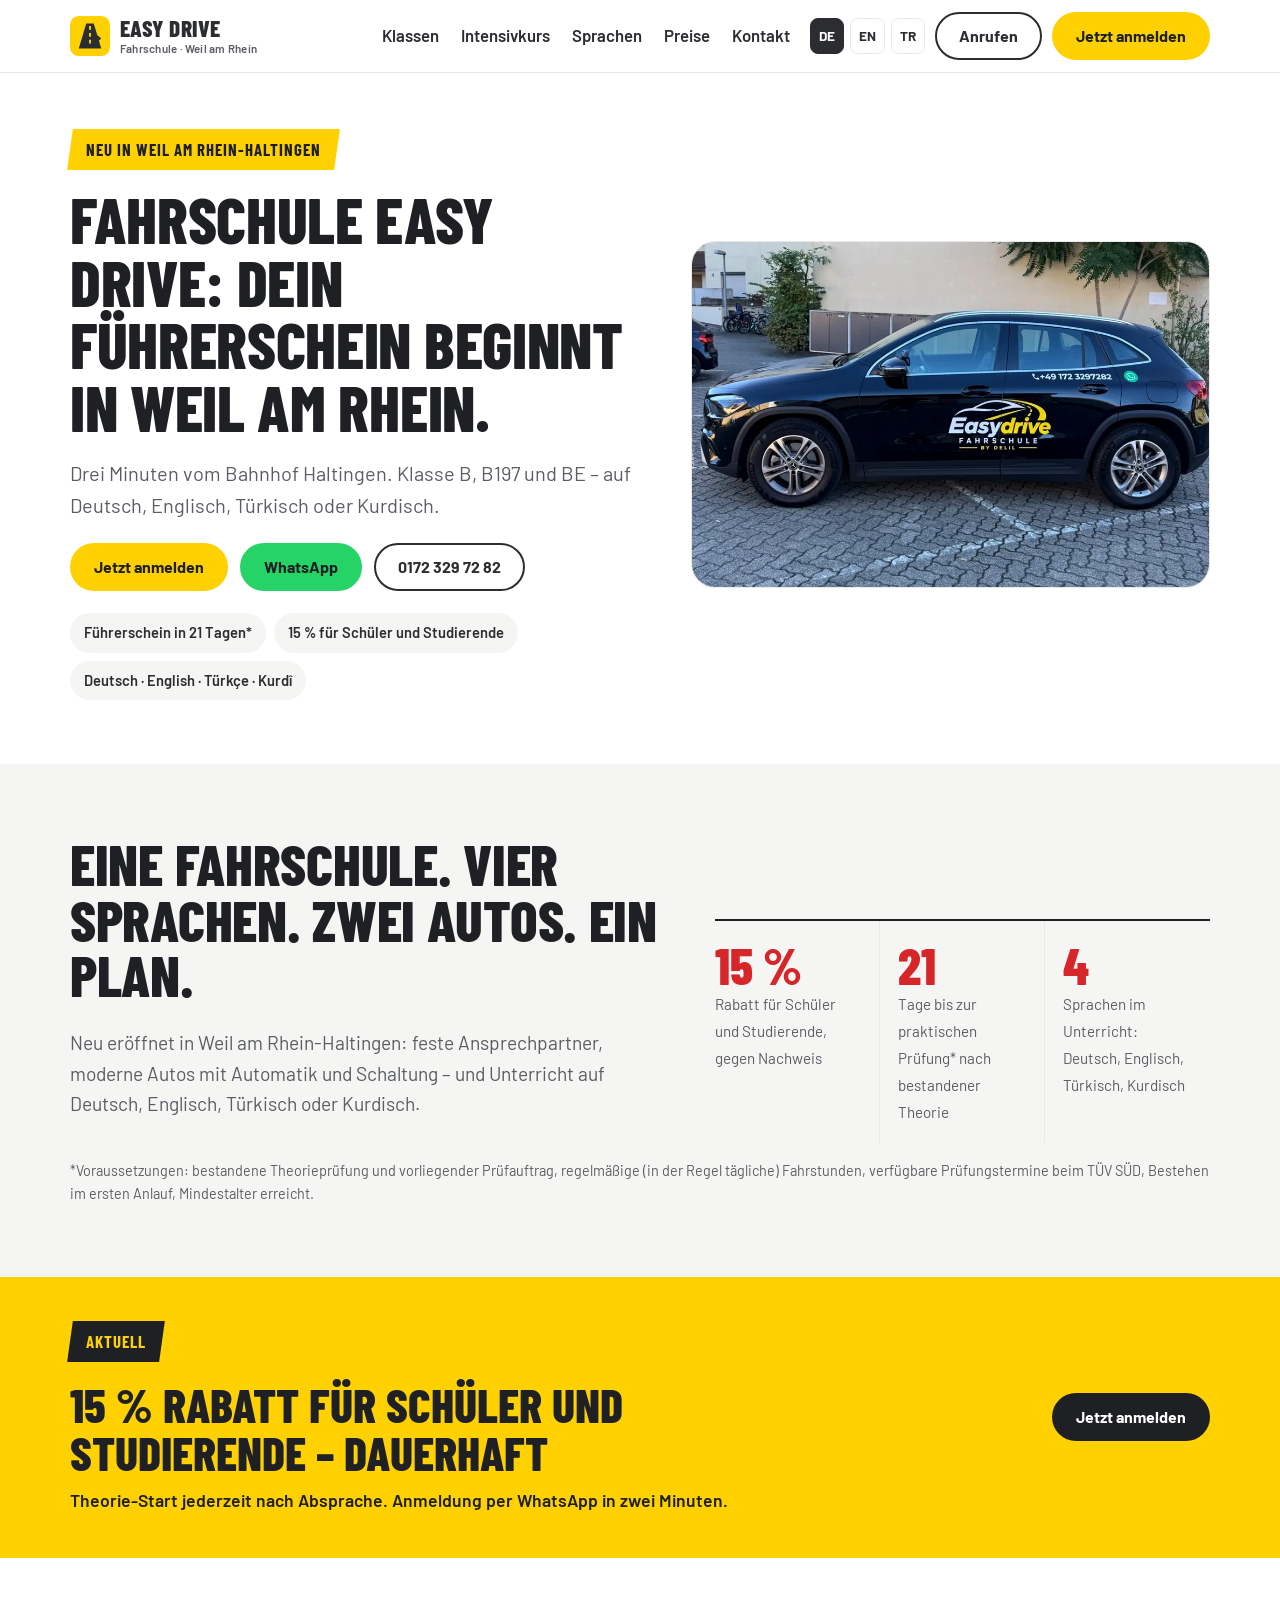
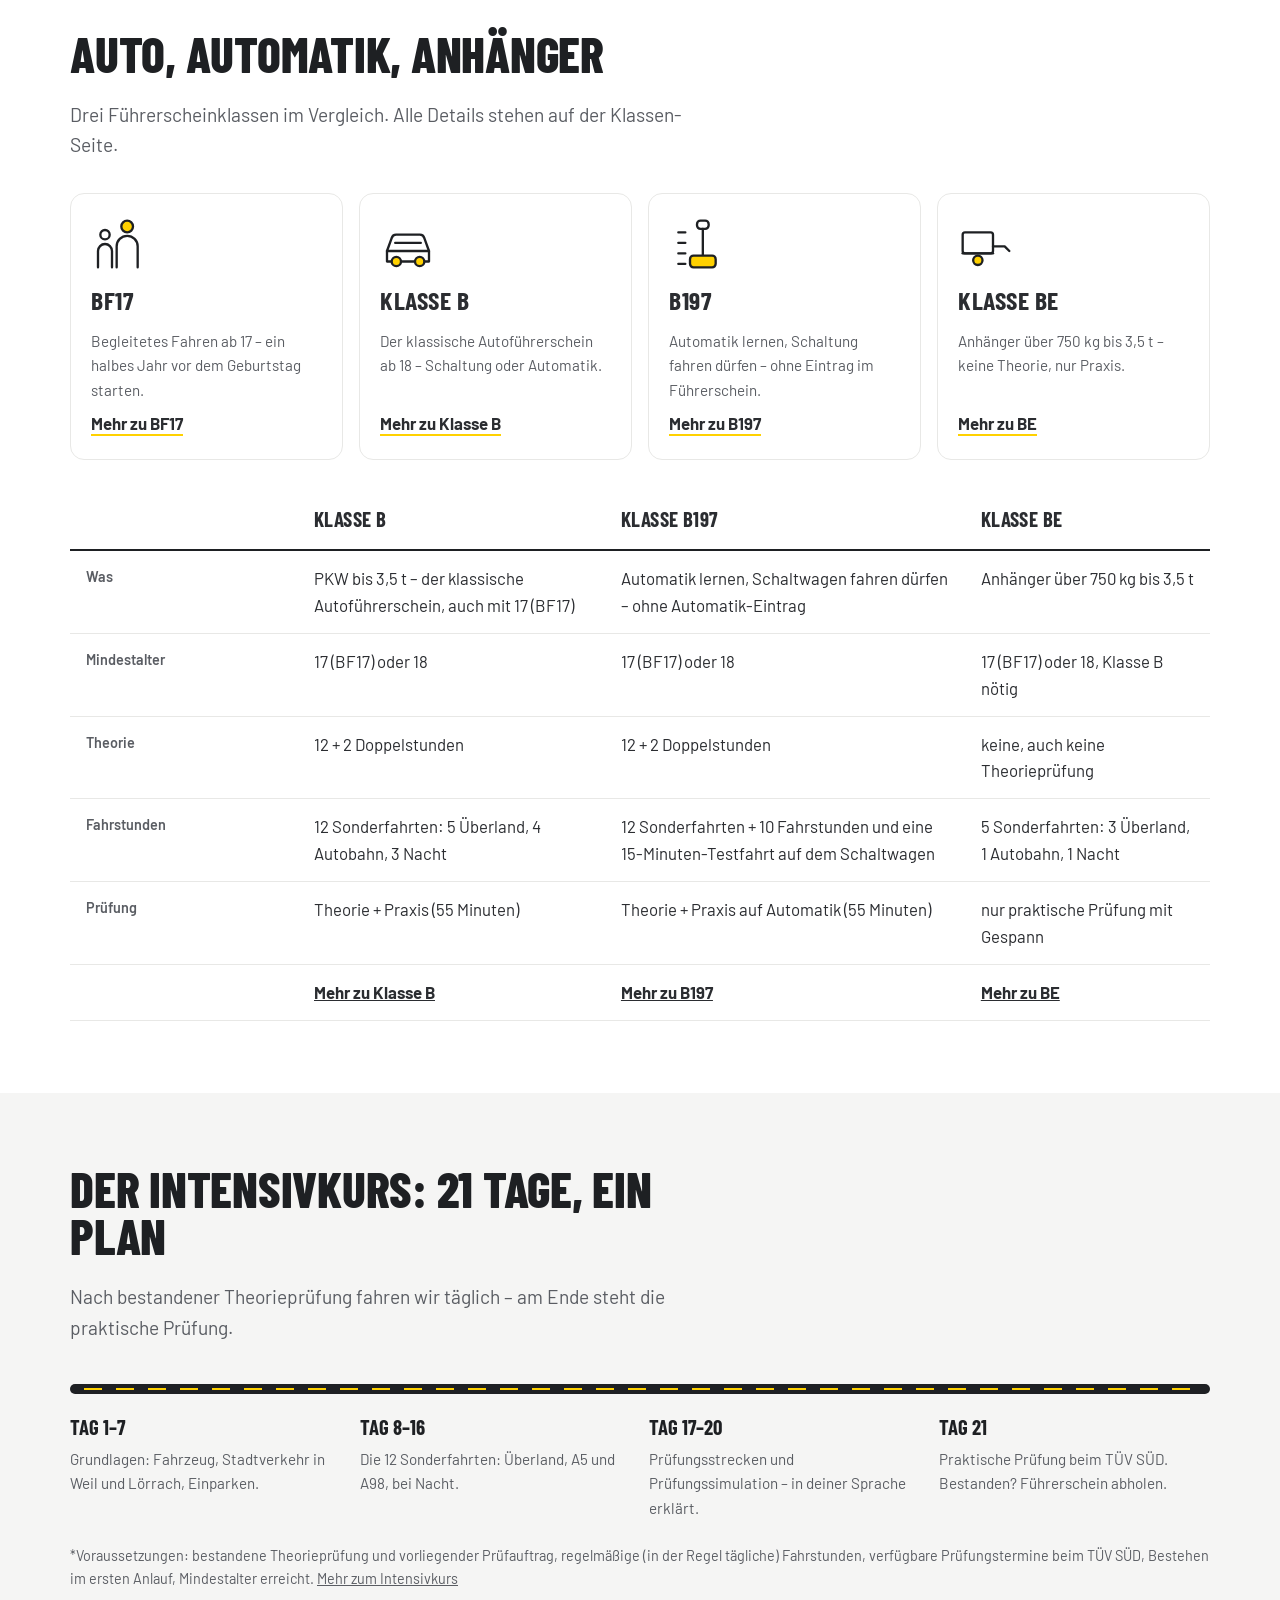
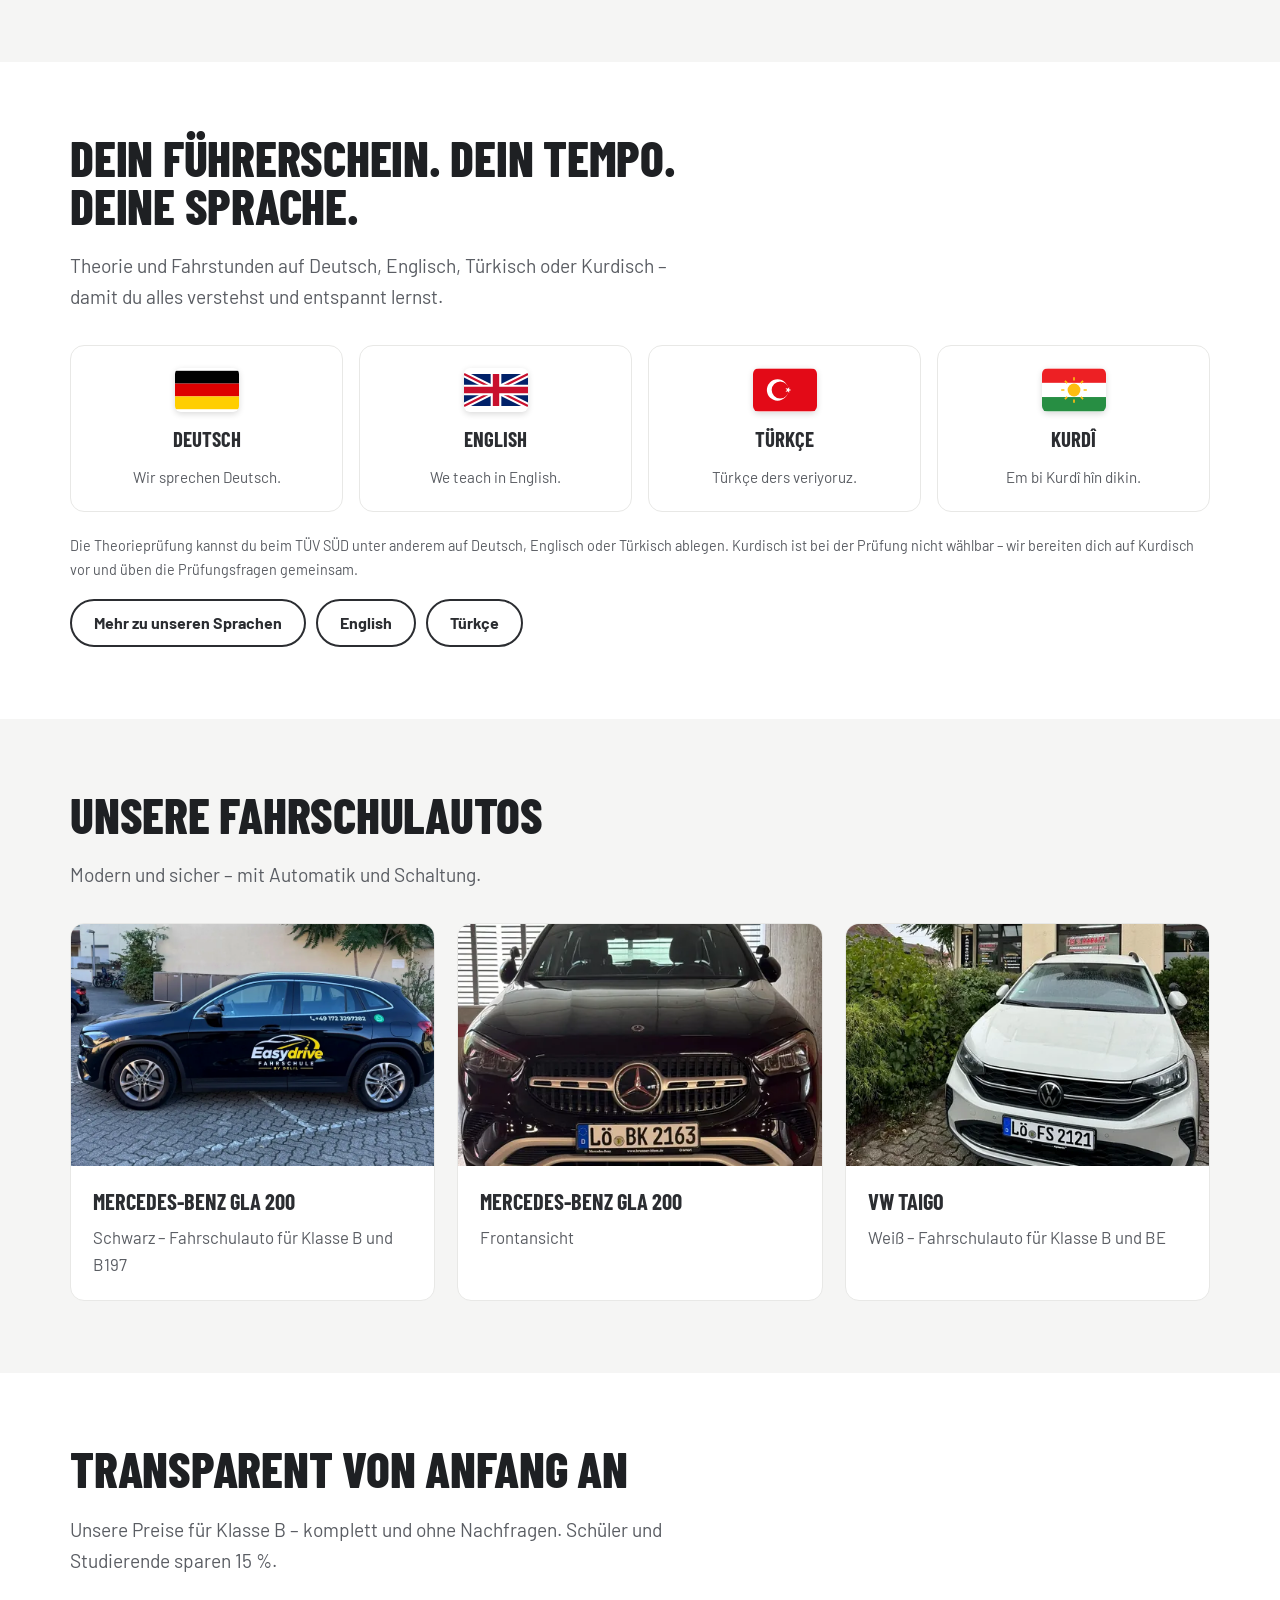
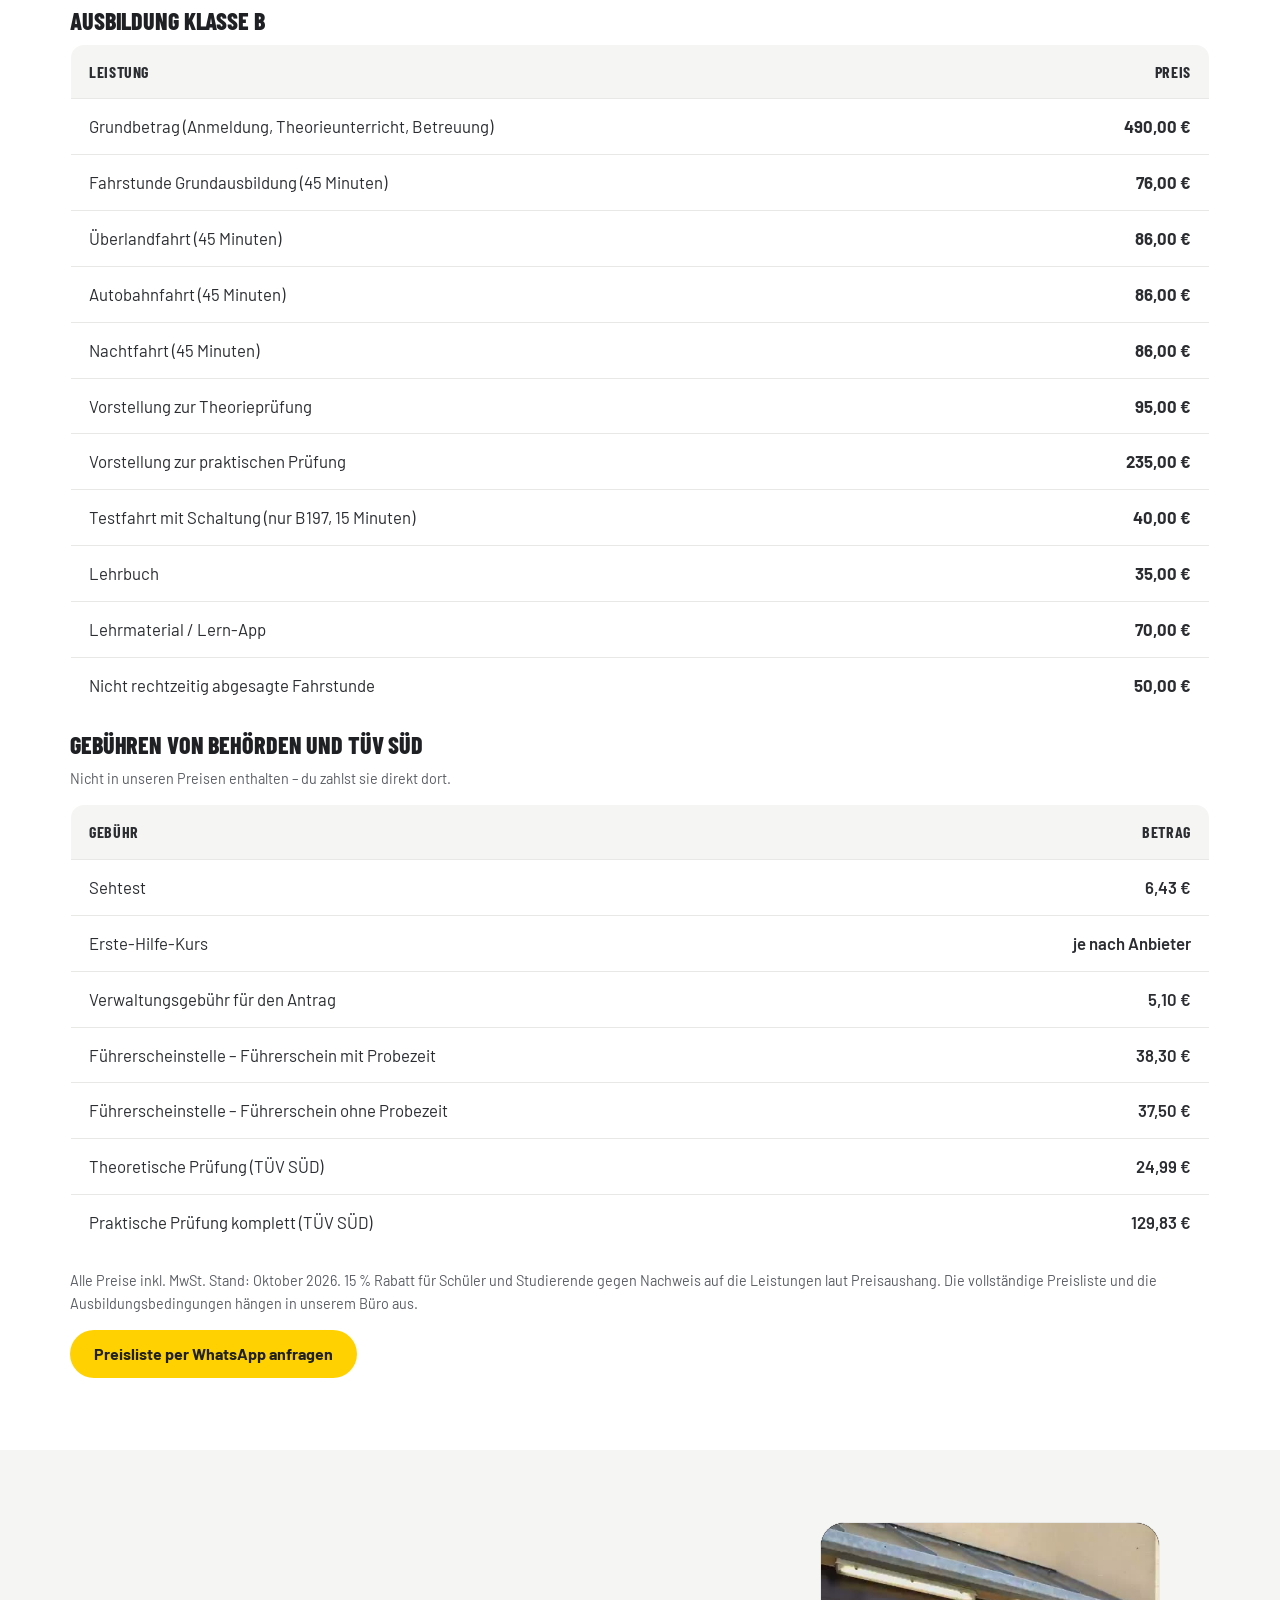
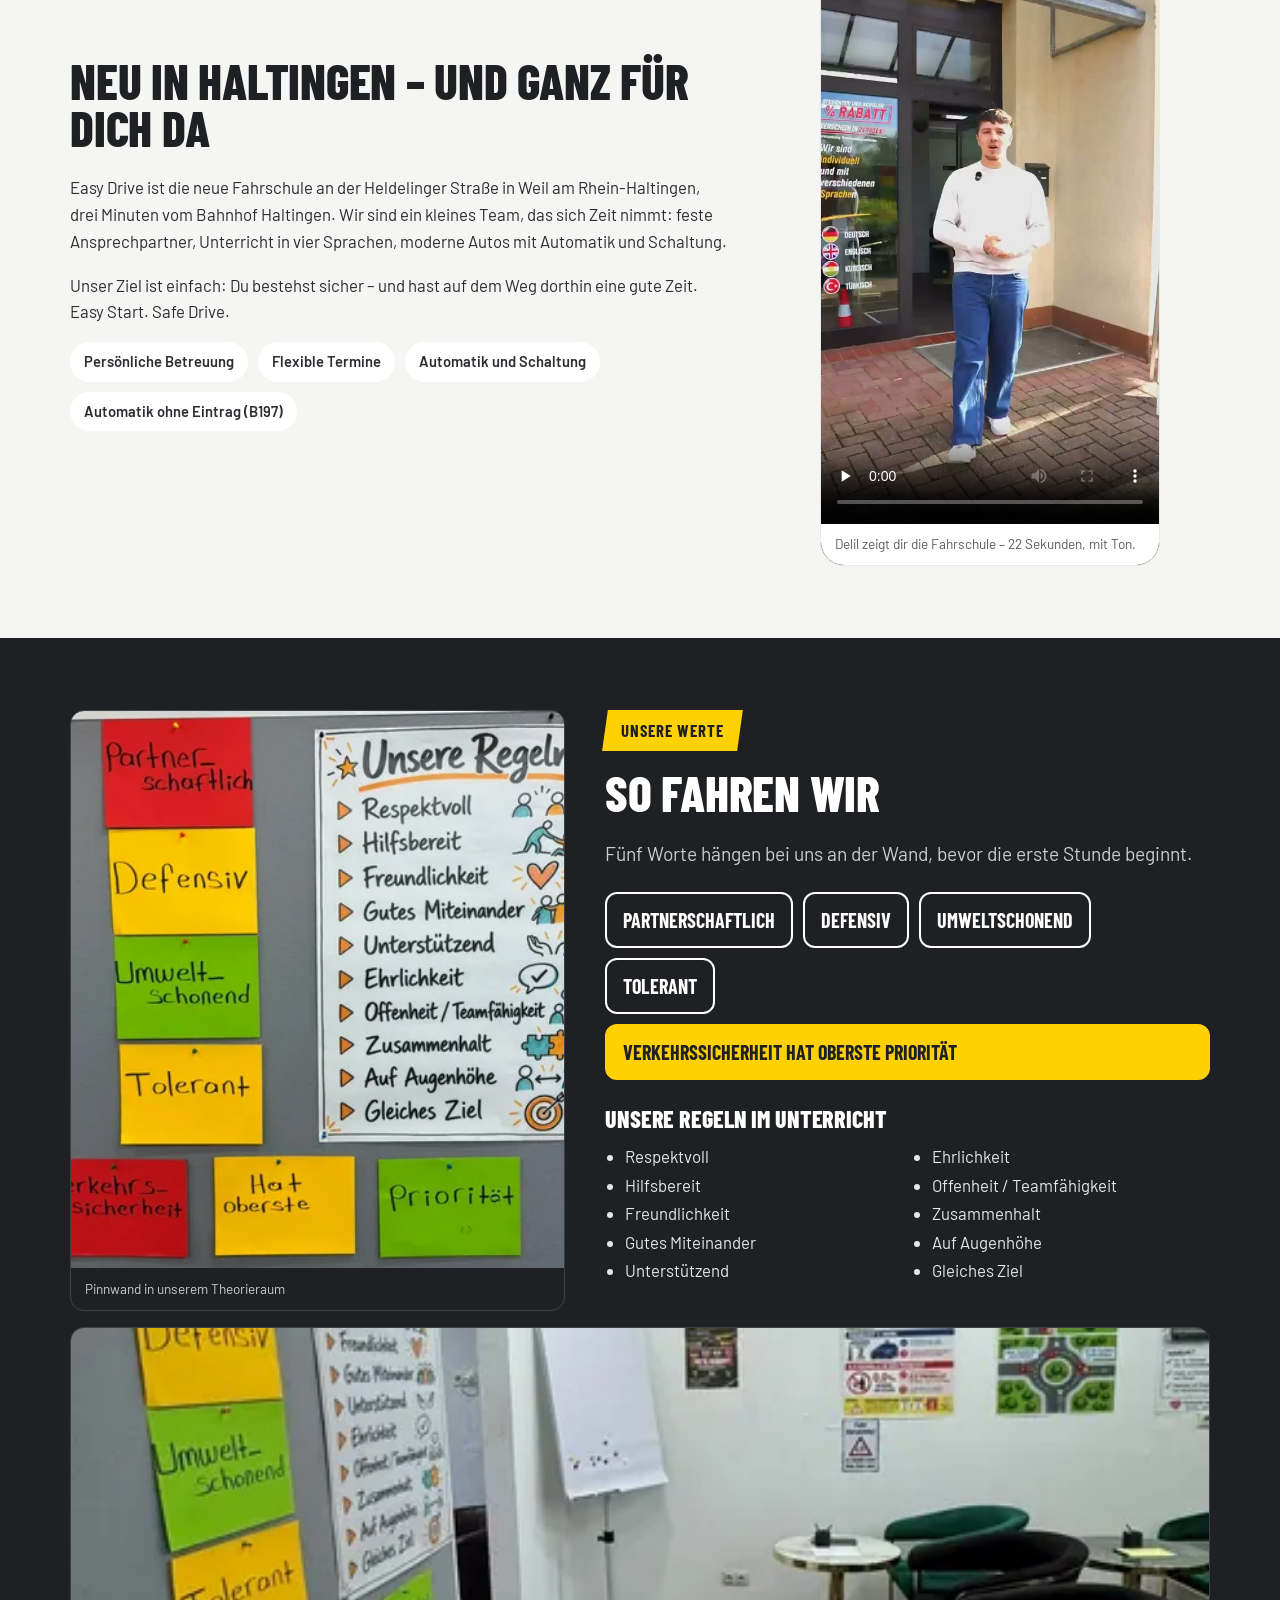
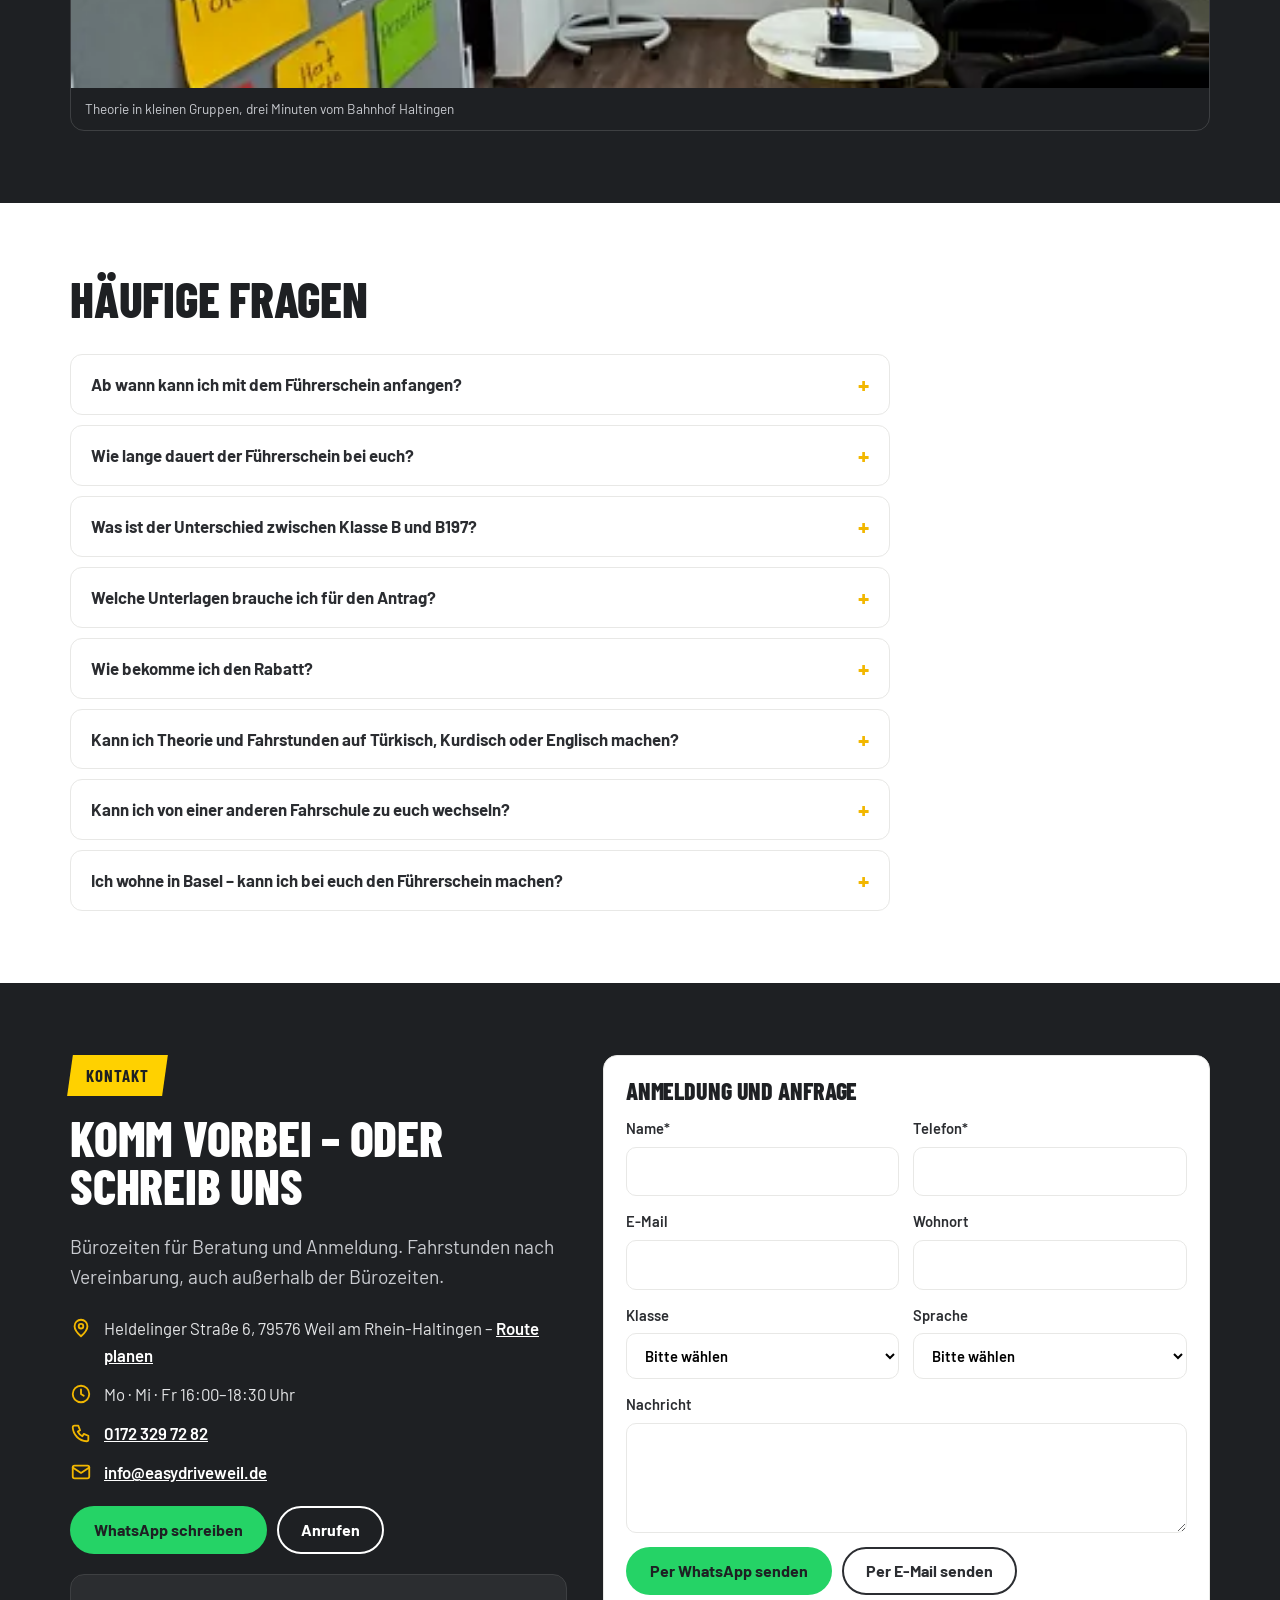
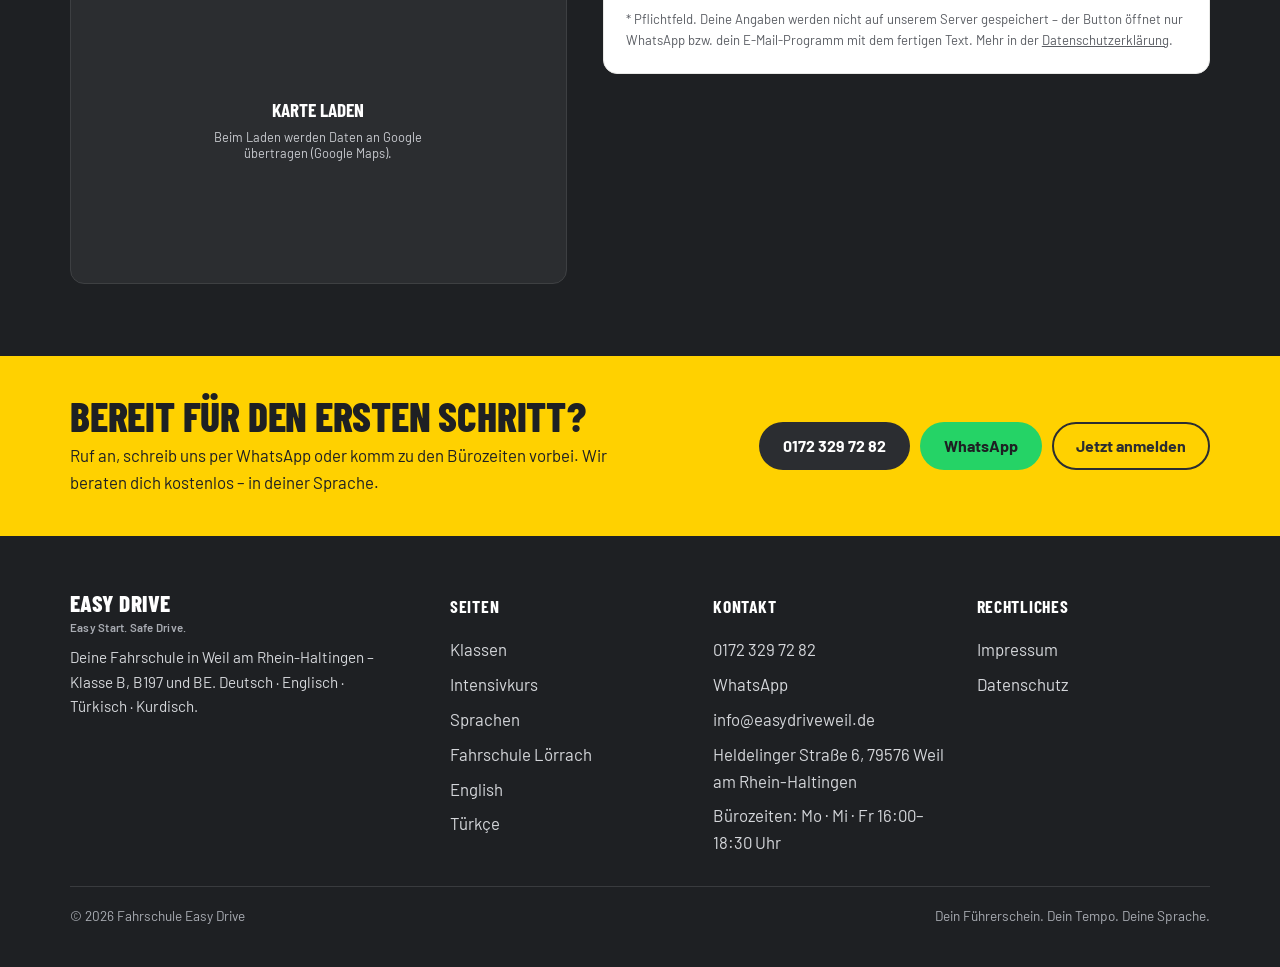
==== commit 19c6d8ab: "v4: simple site - static hero, dated promo, dark accents, class cards, video, fleet photos Preview b" ====
--- a/index.html
+++ b/index.html
@@ -12,7 +12,7 @@
 <link rel="icon" href="assets/img/favicon.svg" type="image/svg+xml">
 <link rel="preload" href="assets/fonts/barlow-condensed-800-latin.woff2" as="font" type="font/woff2" crossorigin>
 <link rel="preload" href="assets/fonts/barlow-400-latin.woff2" as="font" type="font/woff2" crossorigin>
-<link rel="stylesheet" href="assets/css/styles.css?v=b1780f4b">
+<link rel="stylesheet" href="assets/css/styles.css?v=a794b289">
 <meta property="og:type" content="website">
 <meta property="og:site_name" content="Fahrschule Easy Drive">
 <meta property="og:title" content="Fahrschule Weil am Rhein – Easy Drive · Führerschein in 21 Tagen*">
@@ -26,13 +26,13 @@
 <script type="application/ld+json">{"@context":"https://schema.org","@graph":[{"@type":["LocalBusiness","EducationalOrganization"],"@id":"https://www.easydriveweil.de/#business","name":"Fahrschule Easy Drive","alternateName":"Fahrschule Easy Drive Weil am Rhein","url":"https://www.easydriveweil.de/","image":"https://www.easydriveweil.de/assets/img/og.png","logo":"https://www.easydriveweil.de/assets/img/logo.svg","telephone":"+491723297282","email":"info@easydriveweil.de","priceRange":"€€","address":{"@type":"PostalAddress","streetAddress":"Heldelinger Straße 6","postalCode":"79576","addressLocality":"Weil am Rhein","addressRegion":"Baden-Württemberg","addressCountry":"DE"},"geo":{"@type":"GeoCoordinates","latitude":"47.6133","longitude":"7.6098"},"openingHoursSpecification":[{"@type":"OpeningHoursSpecification","dayOfWeek":["Monday","Wednesday","Friday"],"opens":"16:00","closes":"18:30"}],"knowsLanguage":["de","en","tr","ku"],"areaServed":["Weil am Rhein","Haltingen","Friedlingen","Lörrach","Binzen","Eimeldingen","Efringen-Kirchen","Grenzach-Wyhlen","Rheinfelden (Baden)","Dreiländereck"],"hasOfferCatalog":{"@type":"OfferCatalog","name":"Führerscheinklassen","itemListElement":[{"@type":"Offer","itemOffered":{"@type":"Service","name":"Führerschein Klasse B (PKW, auch BF17)","url":"https://www.easydriveweil.de/fuehrerscheinklassen/#b"}},{"@type":"Offer","itemOffered":{"@type":"Service","name":"Führerschein Klasse B197 (Automatik mit Schaltkompetenz)","url":"https://www.easydriveweil.de/fuehrerscheinklassen/#b197"}},{"@type":"Offer","itemOffered":{"@type":"Service","name":"Führerschein Klasse BE (Anhänger)","url":"https://www.easydriveweil.de/fuehrerscheinklassen/#be"}},{"@type":"Offer","itemOffered":{"@type":"Service","name":"Intensivkurs – Führerschein in 21 Tagen","url":"https://www.easydriveweil.de/intensivkurs/"}}]}}]}</script>
 </head>
 
-<body data-page="home">
+<body data-page="home" data-promo-until="2026-11-05">
 <a class="skip" href="#main">Zum Inhalt springen</a>
 <header class="nav" id="nav">
   <div class="wrap nav__inner">
     <a class="brand" href="" aria-label="Fahrschule Easy Drive – Startseite">
       <img class="brand__mark" src="assets/img/logo.svg" width="40" height="40" alt="">
-      <span class="brand__word">Easy Drive<small>Fahrschule · Weil am Rhein</small></span>
+      <span class="brand__word" lang="de">Easy Drive<small>Fahrschule · Weil am Rhein</small></span>
     </a>
     <button class="nav__toggle" id="navToggle" type="button" aria-expanded="false" aria-controls="navLinks" aria-label="Menü"><span></span><span></span><span></span></button>
     <nav class="nav__links" id="navLinks" aria-label="Menü">
@@ -54,68 +54,31 @@
   </div>
 </header>
 
-<main id="main"><section class="jy jy--static" id="journey" aria-label="Die Fahrt – die Fahrschule auf der Karte von Weil am Rhein bis Lörrach">
-  <div class="jy-sticky">
-    <div class="jy-stage" data-map="assets/img/map.svg?v=b1780f4b"><noscript><img src="assets/img/map.svg" width="1393" height="838" alt="Isometrische Karte von Weil am Rhein-Haltingen bis Lörrach mit dem Standort der Fahrschule Easy Drive"></noscript></div>
-    <div class="jy-copylayer">
-      <article class="jy-copy is-on" data-stop="anmelden" data-label="Haltingen">
-        <span class="jy-copy__num"><b>01</b> / 06 · Heldelinger Straße 6, Weil am Rhein-Haltingen</span>
-        <h1 class="h1">Fahrschule Easy Drive: Dein Führerschein beginnt in Weil am Rhein.</h1>
-        <p class="jy-copy__body">Drei Minuten vom Bahnhof Haltingen. Klasse B, B197 und BE – auf Deutsch, Englisch, Türkisch oder Kurdisch. Scroll weiter: Wir fahren die Strecke mit dir ab.</p>
-        <div class="hero__actions">
-          <a class="btn btn--primary" href="#anfrage">Jetzt anmelden</a>
-          <a class="btn btn--wa" href="https://wa.me/491723297282" target="_blank" rel="noopener">WhatsApp</a>
-          <a class="btn btn--ghost" href="tel:+491723297282">0172 329 72 82</a>
-        </div>
-      </article>
-      <article class="jy-copy" data-stop="theorie" data-label="Theorie">
-        <span class="jy-copy__num"><b>02</b> / 06 · Bei uns im Haus</span>
-        <h2 class="h2">Theorie, die hängen bleibt.</h2>
-        <p class="jy-copy__body">12 + 2 Doppelstunden in Haltingen. Lern-App auf Deutsch, Englisch und Türkisch – die Prüfungsfragen üben wir gemeinsam, auch auf Kurdisch.</p>
-        <ul class="jy-copy__tags"><li>Lern-App</li><li>4 Sprachen</li><li>Kleine Gruppen</li></ul>
-      </article>
-      <article class="jy-copy" data-stop="antrag" data-label="Landratsamt">
-        <span class="jy-copy__num"><b>03</b> / 06 · Landratsamt Lörrach, rund 7 km</span>
-        <h2 class="h2">Der Antrag – wir fahren mit.</h2>
-        <p class="jy-copy__body">Führerscheinantrag bei der Führerscheinstelle des Landratsamts Lörrach: Sehtest, Erste-Hilfe-Kurs, Passbild, Ausweis. Die Formulare füllen wir zusammen aus, den Termin gibt es online.</p>
-        <ul class="jy-copy__tags"><li>Sehtest</li><li>Erste Hilfe</li><li>Passbild</li></ul>
-      </article>
-      <article class="jy-copy" data-stop="praxis" data-label="Dreiländerbrücke">
-        <span class="jy-copy__num"><b>04</b> / 06 · Friedlingen, Dreiländerbrücke</span>
-        <h2 class="h2">Praxis vom Dorf bis zur Autobahn.</h2>
-        <p class="jy-copy__body">Fahrstunden in deinem Tempo – Automatik oder Schaltung. 12 Sonderfahrten: Überland durchs Markgräflerland, A5 und A98, Nachtfahrt bis an den Rhein.</p>
-        <ul class="jy-copy__tags"><li>5 Überland</li><li>4 Autobahn</li><li>3 Nacht</li></ul>
-      </article>
-      <article class="jy-copy" data-stop="pruefung" data-label="Prüfung">
-        <span class="jy-copy__num"><b>05</b> / 06 · Prüfstelle Lörrach</span>
-        <h2 class="h2">Prüfung bestanden – in 21 Tagen*.</h2>
-        <p class="jy-copy__body">Theorieprüfung geschafft? Dann bringen wir dich mit täglichen Fahrstunden und einem festen Plan in drei Wochen zur praktischen Prüfung beim TÜV SÜD.</p>
-        <ul class="jy-copy__tags"><li>Fester Plan</li><li>15 % für Schüler und Studierende</li></ul>
-        <p class="jy-copy__note">*Voraussetzungen: bestandene Theorieprüfung und vorliegender Prüfauftrag, regelmäßige (in der Regel tägliche) Fahrstunden, verfügbare Prüfungstermine beim TÜV SÜD, Bestehen im ersten Anlauf, Mindestalter erreicht.</p>
-      </article>
-      <article class="jy-copy" data-stop="start" data-label="Jetzt starten">
-        <span class="jy-copy__num"><b>06</b> / 06 · Dreiländereck</span>
-        <h2 class="h2">Easy Start. Safe Drive.</h2>
-        <p class="jy-copy__body">Ruf an, schreib uns per WhatsApp oder komm zu den Bürozeiten vorbei: Mo · Mi · Fr 16:00–18:30 Uhr. Schüler und Studierende sparen 15 % – gegen Nachweis.</p>
-        <div class="hero__actions">
-          <a class="btn btn--primary" href="#anfrage">Jetzt anmelden</a>
-          <a class="btn btn--wa" href="https://wa.me/491723297282" target="_blank" rel="noopener">WhatsApp</a>
-        </div>
-      </article>
-    </div>
-    <nav class="jy-route" aria-label="Stationen der Fahrt"></nav>
-    <div class="jy-hint" aria-hidden="true"><span>Scrollen</span><i></i></div>
-    <p class="jy-attrib">Karte: © <a href="https://www.openstreetmap.org/copyright" target="_blank" rel="noopener">OpenStreetMap</a>-Mitwirkende</p>
-  </div>
-</section>
-<section class="section" id="ueberblick">
+<main id="main"><section class="hero" id="hero">
+  <div class="wrap hero__grid">
+    <div>
+      <span class="tag"><span>Neu in Weil am Rhein-Haltingen</span></span>
+      <h1 class="h1">Fahrschule Easy Drive: Dein Führerschein beginnt in Weil am Rhein.</h1>
+      <p class="lead">Drei Minuten vom Bahnhof Haltingen. Klasse B, B197 und BE – auf Deutsch, Englisch, Türkisch oder Kurdisch.</p>
+      <div class="hero__actions">
+        <a class="btn btn--primary" href="#anfrage">Jetzt anmelden</a>
+        <a class="btn btn--wa" href="https://wa.me/491723297282" target="_blank" rel="noopener">WhatsApp</a>
+        <a class="btn btn--ghost" href="tel:+491723297282">0172 329 72 82</a>
+      </div>
+      <ul class="chips chips--list"><li>Führerschein in 21 Tagen*</li><li><span data-promo-launch>20 % Rabatt bis 5. November 2026</span><span data-promo-done hidden>15 % für Schüler und Studierende</span></li><li>Deutsch · English · Türkçe · Kurdî</li></ul>
+    </div>
+    <div class="hero__photo"><img src="assets/img/photos/car-side-960.webp" srcset="assets/img/photos/car-side-480.webp 480w, assets/img/photos/car-side-960.webp 960w, assets/img/photos/car-side-1440.webp 1440w" sizes="(max-width: 860px) 100vw, 520px" width="1440" height="960" decoding="async" fetchpriority="high" alt="Schwarzer Mercedes-Benz GLA 200 der Fahrschule Easy Drive mit Beschriftung, Seitenansicht"></div>
+  </div>
+</section>
+
+<section class="section section--grey" id="ueberblick">
   <div class="wrap state">
     <div>
       <h2 class="h2">Eine Fahrschule. Vier Sprachen. Zwei Autos. Ein Plan.</h2>
       <p class="lead">Neu eröffnet in Weil am Rhein-Haltingen: feste Ansprechpartner, moderne Autos mit Automatik und Schaltung – und Unterricht auf Deutsch, Englisch, Türkisch oder Kurdisch.</p>
     </div>
     <div class="numbers">
-      <div><b>15 %</b><span>Rabatt für Schüler und Studierende, gegen Nachweis</span></div>
+      <div><b><span data-promo-launch>20 %</span><span data-promo-done hidden>15 %</span></b><span><span data-promo-launch>Rabatt für alle Anmeldungen bis 5. November 2026</span><span data-promo-done hidden>Rabatt für Schüler und Studierende, gegen Nachweis</span></span></div>
       <div><b>21</b><span>Tage bis zur praktischen Prüfung* nach bestandener Theorie</span></div>
       <div><b>4</b><span>Sprachen im Unterricht: Deutsch, Englisch, Türkisch, Kurdisch</span></div>
     </div>
@@ -123,11 +86,28 @@
   <div class="wrap"><p class="note" style="margin:16px 0 0">*Voraussetzungen: bestandene Theorieprüfung und vorliegender Prüfauftrag, regelmäßige (in der Regel tägliche) Fahrstunden, verfügbare Prüfungstermine beim TÜV SÜD, Bestehen im ersten Anlauf, Mindestalter erreicht.</p></div>
 </section>
 
-<section class="section section--grey" id="klassen">
+<section class="promo" id="aktuell">
+  <div class="wrap promo__grid">
+    <div>
+      <span class="tag tag--dark"><span>Aktuell</span></span>
+      <h2 class="promo__title"><span data-promo-launch>Neueröffnung: 20 % Rabatt für alle, die sich bis 5. November 2026 anmelden</span><span data-promo-done hidden>15 % Rabatt für Schüler und Studierende – dauerhaft</span></h2>
+      <p class="promo__line"><span data-promo-launch>Danach gilt dauerhaft: 15 % für Schüler und Studierende gegen Nachweis. Theorie-Start jederzeit nach Absprache.</span><span data-promo-done hidden>Theorie-Start jederzeit nach Absprache. Anmeldung per WhatsApp in zwei Minuten.</span></p>
+    </div>
+    <a class="btn promo__btn" href="#anfrage">Jetzt anmelden</a>
+  </div>
+</section>
+
+<section class="section" id="klassen">
   <div class="wrap">
     <div class="section__head">
       <h2 class="h2">Auto, Automatik, Anhänger</h2>
       <p class="lead">Drei Führerscheinklassen im Vergleich. Alle Details stehen auf der Klassen-Seite.</p>
+    </div>
+    <div class="classes">
+      <article class="cls"><svg viewBox="0 0 48 48" aria-hidden="true"><circle class="y" cx="31" cy="9" r="5"/><circle cx="31" cy="9" r="5"/><path d="M22 44V26a9 9 0 0 1 18 0v18"/><circle cx="12" cy="16" r="4"/><path d="M6 44V30a6 6 0 0 1 12 0v14"/></svg><h3>BF17</h3><p>Begleitetes Fahren ab 17 – ein halbes Jahr vor dem Geburtstag starten.</p><a href="fuehrerscheinklassen/#b">Mehr zu BF17</a></article>
+      <article class="cls"><svg viewBox="0 0 48 48" aria-hidden="true"><path d="M6 30l4-11a4 4 0 0 1 4-3h20a4 4 0 0 1 4 3l4 11v9H6z"/><path d="M6 30h36"/><circle class="y" cx="14" cy="39" r="4"/><circle cx="14" cy="39" r="4"/><circle class="y" cx="34" cy="39" r="4"/><circle cx="34" cy="39" r="4"/><path d="M13 23h22"/></svg><h3>Klasse B</h3><p>Der klassische Autoführerschein ab 18 – Schaltung oder Automatik.</p><a href="fuehrerscheinklassen/#b">Mehr zu Klasse B</a></article>
+      <article class="cls"><svg viewBox="0 0 48 48" aria-hidden="true"><rect x="24" y="4" width="10" height="7" rx="3"/><path d="M29 11v31"/><path d="M8 14h6M8 23h6M8 32h6M8 41h6"/><rect class="y" x="18" y="34" width="22" height="10" rx="3"/><rect x="18" y="34" width="22" height="10" rx="3"/></svg><h3>B197</h3><p>Automatik lernen, Schaltung fahren dürfen – ohne Eintrag im Führerschein.</p><a href="fuehrerscheinklassen/#b197">Mehr zu B197</a></article>
+      <article class="cls"><svg viewBox="0 0 48 48" aria-hidden="true"><rect x="4" y="14" width="26" height="18" rx="2"/><path d="M30 26h10l4 4"/><circle class="y" cx="17" cy="38" r="4"/><circle cx="17" cy="38" r="4"/><path d="M4 32h26"/></svg><h3>Klasse BE</h3><p>Anhänger über 750 kg bis 3,5 t – keine Theorie, nur Praxis.</p><a href="fuehrerscheinklassen/#be">Mehr zu BE</a></article>
     </div>
     <table class="compare">
       <thead><tr><th scope="col"><span class="sr-only">Merkmal</span></th><th scope="col">Klasse B</th><th scope="col">Klasse B197</th><th scope="col">Klasse BE</th></tr></thead>
@@ -143,7 +123,7 @@
   </div>
 </section>
 
-<section class="section" id="intensiv">
+<section class="section section--grey" id="intensiv">
   <div class="wrap">
     <div class="section__head">
       <h2 class="h2">Der Intensivkurs: 21 Tage, ein Plan</h2>
@@ -159,7 +139,7 @@
   </div>
 </section>
 
-<section class="section section--grey" id="sprachen">
+<section class="section" id="sprachen">
   <div class="wrap">
     <div class="section__head">
       <h2 class="h2">Dein Führerschein. Dein Tempo. Deine Sprache.</h2>
@@ -180,7 +160,7 @@
   </div>
 </section>
 
-<section class="section" id="fahrzeuge">
+<section class="section section--grey" id="fahrzeuge">
   <div class="wrap">
     <div class="section__head">
       <h2 class="h2">Unsere Fahrschulautos</h2>
@@ -195,19 +175,28 @@
         <div class="fleet__body"><h3>Mercedes-Benz GLA 200</h3><p>Schwarz – Fahrschulauto für Klasse B und B197</p></div>
       </div>
       <div class="fleet__card">
-        <div class="fleet__img fleet__img--placeholder"><img src="assets/img/car-taigo.svg" width="400" height="180" alt="VW Taigo in Weiß – Platzhalterbild, Foto folgt"></div>
-        <span class="fleet__ribbon">Foto folgt</span>
+        <div class="fleet__img"><img src="assets/img/photos/car-garage-960.webp"
+          srcset="assets/img/photos/car-garage-480.webp 480w, assets/img/photos/car-garage-960.webp 960w, assets/img/photos/car-garage-1200.webp 1200w"
+          sizes="(max-width: 760px) 100vw, 360px" width="1200" height="800" loading="lazy" decoding="async"
+          alt="Schwarzer Mercedes-Benz GLA 200 von vorn in einer Garage"></div>
+        <div class="fleet__body"><h3>Mercedes-Benz GLA 200</h3><p>Frontansicht</p></div>
+      </div>
+      <div class="fleet__card">
+        <div class="fleet__img"><img src="assets/img/photos/car-taigo-960.webp"
+          srcset="assets/img/photos/car-taigo-480.webp 480w, assets/img/photos/car-taigo-960.webp 960w, assets/img/photos/car-taigo-1200.webp 1200w"
+          sizes="(max-width: 760px) 100vw, 360px" width="1200" height="800" loading="lazy" decoding="async"
+          alt="Weißer VW Taigo vor der Fahrschule in Weil am Rhein-Haltingen"></div>
         <div class="fleet__body"><h3>VW Taigo</h3><p>Weiß – Fahrschulauto für Klasse B und BE</p></div>
       </div>
     </div>
   </div>
 </section>
 
-<section class="section section--grey" id="preise">
+<section class="section" id="preise">
   <div class="wrap">
     <div class="section__head">
       <h2 class="h2">Transparent von Anfang an</h2>
-      <p class="lead">Unsere Preise für Klasse B – komplett und ohne Nachfragen. Schüler und Studierende sparen 15 %.</p>
+      <p class="lead">Unsere Preise für Klasse B – komplett und ohne Nachfragen. <span data-promo-launch>Bis 5. November 2026 sparen alle Neuanmeldungen 20 %.</span><span data-promo-done hidden>Schüler und Studierende sparen 15 %.</span></p>
     </div>
     <h3 class="h3">Ausbildung Klasse B</h3>
     <table class="prices">
@@ -240,12 +229,12 @@
         <tr><td>Praktische Prüfung komplett (TÜV SÜD)</td><td>129,83 €</td></tr>
       </tbody>
     </table>
-    <p class="note">Alle Preise inkl. MwSt. Stand: Oktober 2026. 15 % Rabatt für Schüler und Studierende gegen Nachweis auf die Leistungen laut Preisaushang. Die vollständige Preisliste und die Ausbildungsbedingungen hängen in unserem Büro aus.</p>
+    <p class="note">Alle Preise inkl. MwSt. Stand: Oktober 2026. <span data-promo-launch>Neueröffnung: 20 % Rabatt auf die Leistungen laut Preisaushang für alle, die sich bis 5. November 2026 anmelden; danach dauerhaft 15 % für Schüler und Studierende gegen Nachweis.</span><span data-promo-done hidden>15 % Rabatt für Schüler und Studierende gegen Nachweis auf die Leistungen laut Preisaushang.</span> Die vollständige Preisliste und die Ausbildungsbedingungen hängen in unserem Büro aus.</p>
     <a class="btn btn--primary" href="https://wa.me/491723297282?text=Hallo%2C%20ich%20h%C3%A4tte%20gern%20die%20Preisliste%20der%20Fahrschule%20Easy%20Drive." target="_blank" rel="noopener">Preisliste per WhatsApp anfragen</a>
   </div>
 </section>
 
-<section class="section" id="ueber-uns">
+<section class="section section--grey" id="ueber-uns">
   <div class="wrap about">
     <div>
       <h2 class="h2">Neu in Haltingen – und ganz für dich da</h2>
@@ -253,17 +242,17 @@
       <p>Unser Ziel ist einfach: Du bestehst sicher – und hast auf dem Weg dorthin eine gute Zeit. Easy Start. Safe Drive.</p>
       <div class="chips"><span class="chip">Persönliche Betreuung</span><span class="chip">Flexible Termine</span><span class="chip">Automatik und Schaltung</span><span class="chip">Automatik ohne Eintrag (B197)</span></div>
     </div>
-    <div class="portrait">
-      <img src="assets/img/photos/office-960.webp"
-        srcset="assets/img/photos/office-480.webp 480w, assets/img/photos/office-960.webp 960w, assets/img/photos/office-1440.webp 1440w"
-        sizes="(max-width: 860px) 100vw, 560px" width="1440" height="1080" loading="lazy" decoding="async"
-        alt="Empfang der Fahrschule Easy Drive in Haltingen: zwei Sessel, Tisch und Schreibtisch">
-      <div class="portrait__cap">Unser Büro an der Heldelinger Straße – Bürozeiten Mo · Mi · Fr 16:00–18:30 Uhr</div>
-    </div>
-  </div>
-</section>
-
-<section class="section section--grey" id="werte">
+    <figure class="about__video">
+      <video controls playsinline preload="none" width="576" height="1024" poster="assets/video/einblick-poster.jpg" aria-label="Video: Delil zeigt dir die Fahrschule Easy Drive">
+        <source src="assets/video/einblick.mp4" type="video/mp4">
+        Dein Browser kann das Video nicht abspielen.
+      </video>
+      <figcaption>Delil zeigt dir die Fahrschule – 22 Sekunden, mit Ton.</figcaption>
+    </figure>
+  </div>
+</section>
+
+<section class="section section--dark" id="werte">
   <div class="wrap values">
     <figure class="values__photo">
       <img src="assets/img/photos/pinboard-960.webp"
@@ -272,7 +261,15 @@
         alt="Pinnwand im Theorieraum: unsere Regeln und Werte – partnerschaftlich, defensiv, umweltschonend, tolerant, Verkehrssicherheit hat oberste Priorität">
       <figcaption>Pinnwand in unserem Theorieraum</figcaption>
     </figure>
+    <figure class="values__room">
+      <img src="assets/img/photos/classroom-960.webp"
+        srcset="assets/img/photos/classroom-480.webp 480w, assets/img/photos/classroom-960.webp 960w, assets/img/photos/classroom-1440.webp 1440w"
+        sizes="(max-width: 860px) 100vw, 480px" width="1440" height="1080" loading="lazy" decoding="async"
+        alt="Theorieraum der Fahrschule Easy Drive mit Tischen, Flipchart und Lehrpostern">
+      <figcaption>Theorie in kleinen Gruppen, drei Minuten vom Bahnhof Haltingen</figcaption>
+    </figure>
     <div class="values__text">
+      <span class="tag"><span>Unsere Werte</span></span>
       <h2 class="h2">So fahren wir</h2>
       <p class="lead">Fünf Worte hängen bei uns an der Wand, bevor die erste Stunde beginnt.</p>
       <ul class="values__list">
@@ -284,18 +281,11 @@
         <li>Respektvoll</li><li>Hilfsbereit</li><li>Freundlichkeit</li><li>Gutes Miteinander</li><li>Unterstützend</li>
         <li>Ehrlichkeit</li><li>Offenheit / Teamfähigkeit</li><li>Zusammenhalt</li><li>Auf Augenhöhe</li><li>Gleiches Ziel</li>
       </ul>
-      <figure class="values__room">
-        <img src="assets/img/photos/classroom-960.webp"
-          srcset="assets/img/photos/classroom-480.webp 480w, assets/img/photos/classroom-960.webp 960w, assets/img/photos/classroom-1440.webp 1440w"
-          sizes="(max-width: 860px) 100vw, 560px" width="1440" height="1080" loading="lazy" decoding="async"
-          alt="Theorieraum der Fahrschule Easy Drive mit Tischen, Flipchart und Lehrpostern">
-        <figcaption>Theorie in kleinen Gruppen, drei Minuten vom Bahnhof Haltingen</figcaption>
-      </figure>
-    </div>
-  </div>
-</section>
-
-<section class="section section--grey" id="faq">
+    </div>
+  </div>
+</section>
+
+<section class="section" id="faq">
   <div class="wrap">
     <div class="section__head">
       <h2 class="h2">Häufige Fragen</h2>
@@ -305,35 +295,30 @@
       <details><summary>Wie lange dauert der Führerschein bei euch?</summary><p>Das hängt von deiner Zeit ab. Im normalen Tempo rechne mit drei bis fünf Monaten. Mit unserem Intensivkurs schaffst du Praxis und Prüfung in 21 Tagen – Voraussetzung ist die bestandene Theorieprüfung.</p></details>
       <details><summary>Was ist der Unterschied zwischen Klasse B und B197?</summary><p>Bei B197 lernst du auf dem Automatik-Auto und machst auch die Prüfung auf Automatik. Zusätzlich fährst du mindestens zehn Fahrstunden auf dem Schaltwagen und zum Abschluss eine 15-minütige Testfahrt mit deinem Fahrlehrer. Dafür bekommst du keinen Automatik-Eintrag (Schlüsselzahl 78) und darfst beides fahren.</p></details>
       <details><summary>Welche Unterlagen brauche ich für den Antrag?</summary><p>Personalausweis oder Reisepass, ein biometrisches Passbild, einen Sehtest (maximal zwei Jahre alt), den Nachweis über den Erste-Hilfe-Kurs (9 Unterrichtseinheiten) und die Anmeldebestätigung der Fahrschule. Für BF17 zusätzlich die Angaben zu deinen Begleitpersonen. Die Führerscheinstelle des Landratsamts Lörrach vergibt Termine online.</p></details>
-      <details><summary>Wie bekomme ich die 15 % Rabatt?</summary><p>Zeig uns bei der Anmeldung deinen gültigen Schüler- oder Studierendenausweis. Der Rabatt gilt auf die Leistungen laut Preisaushang; alle Details besprechen wir im kostenlosen Beratungsgespräch.</p></details>
+      <details><summary>Wie bekomme ich den Rabatt?</summary><p><span data-promo-launch>Bis 5. November 2026 bekommt jede Neuanmeldung 20 % Rabatt auf die Leistungen laut Preisaushang – ohne Nachweis. Danach gilt dauerhaft: 15 % für Schüler und Studierende; zeig uns bei der Anmeldung einfach deinen Schüler- oder Studierendenausweis.</span><span data-promo-done hidden>15 % Rabatt für Schüler und Studierende: Zeig uns bei der Anmeldung deinen gültigen Schüler- oder Studierendenausweis. Der Rabatt gilt auf die Leistungen laut Preisaushang; alle Details besprechen wir im kostenlosen Beratungsgespräch.</span></p></details>
       <details><summary>Kann ich Theorie und Fahrstunden auf Türkisch, Kurdisch oder Englisch machen?</summary><p>Ja. Unser Team unterrichtet auf Deutsch, Englisch, Türkisch und Kurdisch. Die Theorieprüfung kannst du unter anderem auf Deutsch, Englisch oder Türkisch ablegen; Kurdisch ist bei der Prüfung nicht wählbar, wir bereiten dich aber auf Kurdisch vor.</p></details>
       <details><summary>Kann ich von einer anderen Fahrschule zu euch wechseln?</summary><p>Ja, jederzeit. Du brauchst nur die Ausbildungsbescheinigung deiner bisherigen Fahrschule. Bereits absolvierte Theorie- und Fahrstunden werden angerechnet.</p></details>
       <details><summary>Ich wohne in Basel – kann ich bei euch den Führerschein machen?</summary><p>Den deutschen Führerschein bekommst du nur mit ordentlichem Wohnsitz in Deutschland (mindestens 185 Tage im Jahr). Wenn du in Weil am Rhein, Lörrach oder Umgebung wohnst und in Basel arbeitest oder studierst, bist du bei uns richtig.</p></details>
     </div>
   </div>
-  <script type="application/ld+json">{"@context":"https://schema.org","@type":"FAQPage","mainEntity":[{"@type":"Question","name":"Ab wann kann ich mit dem Führerschein anfangen?","acceptedAnswer":{"@type":"Answer","text":"Mit der Ausbildung für Klasse B kannst du ein halbes Jahr vor deinem 17. Geburtstag beginnen (Begleitetes Fahren ab 17, BF17) oder mit 17½ für den Führerschein ab 18. Die Theorieprüfung ist frühestens drei Monate, die praktische Prüfung frühestens einen Monat vor dem Geburtstag möglich."}},{"@type":"Question","name":"Wie lange dauert der Führerschein bei euch?","acceptedAnswer":{"@type":"Answer","text":"Das hängt von deiner Zeit ab. Im normalen Tempo rechne mit drei bis fünf Monaten. Mit unserem Intensivkurs schaffst du Praxis und Prüfung in 21 Tagen – Voraussetzung ist die bestandene Theorieprüfung."}},{"@type":"Question","name":"Was ist der Unterschied zwischen Klasse B und B197?","acceptedAnswer":{"@type":"Answer","text":"Bei B197 lernst du auf dem Automatik-Auto und machst auch die Prüfung auf Automatik. Zusätzlich fährst du mindestens zehn Fahrstunden auf dem Schaltwagen und zum Abschluss eine 15-minütige Testfahrt mit deinem Fahrlehrer. Dafür bekommst du keinen Automatik-Eintrag (Schlüsselzahl 78) und darfst beides fahren."}},{"@type":"Question","name":"Welche Unterlagen brauche ich für den Antrag?","acceptedAnswer":{"@type":"Answer","text":"Personalausweis oder Reisepass, ein biometrisches Passbild, einen Sehtest (maximal zwei Jahre alt), den Nachweis über den Erste-Hilfe-Kurs (9 Unterrichtseinheiten) und die Anmeldebestätigung der Fahrschule. Für BF17 zusätzlich die Angaben zu deinen Begleitpersonen. Die Führerscheinstelle des Landratsamts Lörrach vergibt Termine online."}},{"@type":"Question","name":"Wie bekomme ich die 15 % Rabatt?","acceptedAnswer":{"@type":"Answer","text":"Zeig uns bei der Anmeldung deinen gültigen Schüler- oder Studierendenausweis. Der Rabatt gilt auf die Leistungen laut Preisaushang; alle Details besprechen wir im kostenlosen Beratungsgespräch."}},{"@type":"Question","name":"Kann ich Theorie und Fahrstunden auf Türkisch, Kurdisch oder Englisch machen?","acceptedAnswer":{"@type":"Answer","text":"Ja. Unser Team unterrichtet auf Deutsch, Englisch, Türkisch und Kurdisch. Die Theorieprüfung kannst du unter anderem auf Deutsch, Englisch oder Türkisch ablegen; Kurdisch ist bei der Prüfung nicht wählbar, wir bereiten dich aber auf Kurdisch vor."}},{"@type":"Question","name":"Kann ich von einer anderen Fahrschule zu euch wechseln?","acceptedAnswer":{"@type":"Answer","text":"Ja, jederzeit. Du brauchst nur die Ausbildungsbescheinigung deiner bisherigen Fahrschule. Bereits absolvierte Theorie- und Fahrstunden werden angerechnet."}},{"@type":"Question","name":"Ich wohne in Basel – kann ich bei euch den Führerschein machen?","acceptedAnswer":{"@type":"Answer","text":"Den deutschen Führerschein bekommst du nur mit ordentlichem Wohnsitz in Deutschland (mindestens 185 Tage im Jahr). Wenn du in Weil am Rhein, Lörrach oder Umgebung wohnst und in Basel arbeitest oder studierst, bist du bei uns richtig."}}]}</script>
-</section>
-
-<section class="section" id="kontakt">
+  <script type="application/ld+json">{"@context":"https://schema.org","@type":"FAQPage","mainEntity":[{"@type":"Question","name":"Ab wann kann ich mit dem Führerschein anfangen?","acceptedAnswer":{"@type":"Answer","text":"Mit der Ausbildung für Klasse B kannst du ein halbes Jahr vor deinem 17. Geburtstag beginnen (Begleitetes Fahren ab 17, BF17) oder mit 17½ für den Führerschein ab 18. Die Theorieprüfung ist frühestens drei Monate, die praktische Prüfung frühestens einen Monat vor dem Geburtstag möglich."}},{"@type":"Question","name":"Wie lange dauert der Führerschein bei euch?","acceptedAnswer":{"@type":"Answer","text":"Das hängt von deiner Zeit ab. Im normalen Tempo rechne mit drei bis fünf Monaten. Mit unserem Intensivkurs schaffst du Praxis und Prüfung in 21 Tagen – Voraussetzung ist die bestandene Theorieprüfung."}},{"@type":"Question","name":"Was ist der Unterschied zwischen Klasse B und B197?","acceptedAnswer":{"@type":"Answer","text":"Bei B197 lernst du auf dem Automatik-Auto und machst auch die Prüfung auf Automatik. Zusätzlich fährst du mindestens zehn Fahrstunden auf dem Schaltwagen und zum Abschluss eine 15-minütige Testfahrt mit deinem Fahrlehrer. Dafür bekommst du keinen Automatik-Eintrag (Schlüsselzahl 78) und darfst beides fahren."}},{"@type":"Question","name":"Welche Unterlagen brauche ich für den Antrag?","acceptedAnswer":{"@type":"Answer","text":"Personalausweis oder Reisepass, ein biometrisches Passbild, einen Sehtest (maximal zwei Jahre alt), den Nachweis über den Erste-Hilfe-Kurs (9 Unterrichtseinheiten) und die Anmeldebestätigung der Fahrschule. Für BF17 zusätzlich die Angaben zu deinen Begleitpersonen. Die Führerscheinstelle des Landratsamts Lörrach vergibt Termine online."}},{"@type":"Question","name":"Wie bekomme ich den Rabatt?","acceptedAnswer":{"@type":"Answer","text":"Bis 5. November 2026 bekommt jede Neuanmeldung 20 % Rabatt auf die Leistungen laut Preisaushang – ohne Nachweis. Danach gilt dauerhaft: 15 % für Schüler und Studierende; zeig uns bei der Anmeldung einfach deinen Schüler- oder Studierendenausweis."}},{"@type":"Question","name":"Kann ich Theorie und Fahrstunden auf Türkisch, Kurdisch oder Englisch machen?","acceptedAnswer":{"@type":"Answer","text":"Ja. Unser Team unterrichtet auf Deutsch, Englisch, Türkisch und Kurdisch. Die Theorieprüfung kannst du unter anderem auf Deutsch, Englisch oder Türkisch ablegen; Kurdisch ist bei der Prüfung nicht wählbar, wir bereiten dich aber auf Kurdisch vor."}},{"@type":"Question","name":"Kann ich von einer anderen Fahrschule zu euch wechseln?","acceptedAnswer":{"@type":"Answer","text":"Ja, jederzeit. Du brauchst nur die Ausbildungsbescheinigung deiner bisherigen Fahrschule. Bereits absolvierte Theorie- und Fahrstunden werden angerechnet."}},{"@type":"Question","name":"Ich wohne in Basel – kann ich bei euch den Führerschein machen?","acceptedAnswer":{"@type":"Answer","text":"Den deutschen Führerschein bekommst du nur mit ordentlichem Wohnsitz in Deutschland (mindestens 185 Tage im Jahr). Wenn du in Weil am Rhein, Lörrach oder Umgebung wohnst und in Basel arbeitest oder studierst, bist du bei uns richtig."}}]}</script>
+</section>
+
+<section class="section section--dark" id="kontakt">
   <div class="wrap">
     <span id="anmeldung" aria-hidden="true"></span>
     <div class="contact">
       <div>
+        <span class="tag"><span>Kontakt</span></span>
         <h2 class="h2">Komm vorbei – oder schreib uns</h2>
         <p class="lead">Bürozeiten für Beratung und Anmeldung. Fahrstunden nach Vereinbarung, auch außerhalb der Bürozeiten.</p>
-        <div class="contact__photo">
-          <img src="assets/img/photos/office-desk-960.webp"
-            srcset="assets/img/photos/office-desk-480.webp 480w, assets/img/photos/office-desk-960.webp 960w, assets/img/photos/office-desk-1440.webp 1440w"
-            sizes="(max-width: 860px) 100vw, 560px" width="1440" height="1080" loading="lazy" decoding="async"
-            alt="Schreibtisch im Büro der Fahrschule Easy Drive mit Infopostern zum Führerscheinantrag">
-        </div>
         <ul class="contact__list">
           <li><svg viewBox="0 0 24 24" fill="none" stroke="currentColor" stroke-width="2" stroke-linecap="round" stroke-linejoin="round" aria-hidden="true"><path d="M12 21s7-6.2 7-11a7 7 0 0 0-14 0c0 4.8 7 11 7 11z"/><circle cx="12" cy="10" r="2.5"/></svg><span>Heldelinger Straße 6, 79576 Weil am Rhein-Haltingen – <a href="https://www.google.com/maps/search/?api=1&query=Heldelinger+Stra%C3%9Fe+6%2C+79576+Weil+am+Rhein" target="_blank" rel="noopener">Route planen</a></span></li>
           <li><svg viewBox="0 0 24 24" fill="none" stroke="currentColor" stroke-width="2" stroke-linecap="round" stroke-linejoin="round" aria-hidden="true"><circle cx="12" cy="12" r="9"/><path d="M12 7v5l3 2"/></svg><span>Mo · Mi · Fr 16:00–18:30 Uhr</span></li>
           <li><svg viewBox="0 0 24 24" fill="none" stroke="currentColor" stroke-width="2" stroke-linecap="round" stroke-linejoin="round" aria-hidden="true"><path d="M5 4h4l2 5-2.5 1.5a11 11 0 0 0 5 5L15 13l5 2v4a2 2 0 0 1-2 2A16 16 0 0 1 3 6a2 2 0 0 1 2-2z"/></svg><a href="tel:+491723297282">0172 329 72 82</a></li>
-          <li><svg viewBox="0 0 24 24" fill="currentColor" aria-hidden="true"><path d="M12 2a10 10 0 0 0-8.6 15.1L2 22l5-1.3A10 10 0 1 0 12 2zm0 2a8 8 0 1 1-4.2 14.8l-.3-.2-3 .8.8-2.9-.2-.3A8 8 0 0 1 12 4zm-3 4.5c-.2 0-.5 0-.7.3-.3.3-1 1-1 2.3s1 2.7 1.1 2.9c.2.2 2 3.1 4.9 4.2 2.4.9 2.9.7 3.4.7.5-.1 1.7-.7 1.9-1.4.2-.7.2-1.2.2-1.4-.1-.1-.3-.2-.6-.3l-2-1c-.3-.1-.5-.1-.7.1l-.9 1.1c-.2.2-.3.2-.6.1a6.6 6.6 0 0 1-3.3-2.9c-.2-.4.2-.4.6-1.1.1-.2 0-.4 0-.5L10 9.1c-.2-.5-.4-.5-.6-.5z"/></svg><a href="https://wa.me/491723297282" target="_blank" rel="noopener">WhatsApp schreiben</a></li>
           <li><svg viewBox="0 0 24 24" fill="none" stroke="currentColor" stroke-width="2" stroke-linecap="round" stroke-linejoin="round" aria-hidden="true"><rect x="3" y="5" width="18" height="14" rx="2"/><path d="m3 7 9 6 9-6"/></svg><a href="mailto:info@easydriveweil.de">info@easydriveweil.de</a></li>
         </ul>
+        <div class="contact__actions"><a class="btn btn--wa" href="https://wa.me/491723297282" target="_blank" rel="noopener">WhatsApp schreiben</a><a class="btn btn--ghost" href="tel:+491723297282">Anrufen</a></div>
         <div class="map" id="mapHolder" data-map-src="https://www.google.com/maps?q=Heldelinger+Stra%C3%9Fe+6,+79576+Weil+am+Rhein&output=embed&hl=de&z=16">
           <button class="mapload" type="button"><span class="mapload__t">Karte laden</span><span class="mapload__n">Beim Laden werden Daten an Google übertragen (Google Maps).</span></button>
         </div>
@@ -416,8 +401,6 @@
   <a class="btn btn--primary" href="#anfrage">Jetzt anmelden</a>
 </div>
 
-<script src="assets/js/journey-data.js?v=b1780f4b" defer></script>
-<script src="assets/js/journey.js?v=b1780f4b" defer></script>
-<script src="assets/js/app.js?v=b1780f4b" defer></script>
+<script src="assets/js/app.js?v=a794b289" defer></script>
 </body>
 </html>
--- a/assets/css/styles.css
+++ b/assets/css/styles.css
@@ -15,7 +15,7 @@
 @font-face{font-family:'Barlow Condensed';font-style:normal;font-weight:800;font-display:swap;src:url("../fonts/barlow-condensed-800-latin-ext.woff2") format("woff2");unicode-range:U+0100-02BA, U+02BD-02C5, U+02C7-02CC, U+02CE-02D7, U+02DD-02FF, U+0304, U+0308, U+0329, U+1D00-1DBF, U+1E00-1E9F, U+1EF2-1EFF, U+2020, U+20A0-20AB, U+20AD-20C4, U+2113, U+2C60-2C7F, U+A720-A7FF;}
 @font-face{font-family:'Barlow Condensed';font-style:normal;font-weight:800;font-display:swap;src:url("../fonts/barlow-condensed-800-latin.woff2") format("woff2");unicode-range:U+0000-00FF, U+0131, U+0152-0153, U+02BB-02BC, U+02C6, U+02DA, U+02DC, U+0304, U+0308, U+0329, U+2000-206F, U+20AC, U+2122, U+2191, U+2193, U+2212, U+2215, U+FEFF, U+FFFD;}
 /* ===== Fahrschule Easy Drive – stylesheet (fonts: see @font-face block above) ===== */
-:root{--yellow:#FFD100;--yellow-2:#F2B700;--yellow-soft:#FFF4BF;--anthracite:#2B2D31;--anthracite-2:#1E2023;--text:#2B2D31;--muted:#5A5D63;--line:#E8E8E6;--grey-1:#F5F5F4;--grey-2:#E8E8E6;--white:#fff;--f-display:'Barlow Condensed',Impact,'Arial Narrow',sans-serif;--f-body:'Barlow',system-ui,'Segoe UI',Roboto,sans-serif;--radius:14px;--wrap:1140px}
+:root{--yellow:#FFD100;--yellow-2:#F2B700;--yellow-soft:#FFF4BF;--anthracite:#2B2D31;--anthracite-2:#1E2023;--text:#2B2D31;--muted:#5A5D63;--line:#E8E8E6;--grey-1:#F5F5F4;--grey-2:#E8E8E6;--white:#fff;--f-display:'Barlow Condensed',Impact,'Arial Narrow',sans-serif;--f-body:'Barlow',system-ui,'Segoe UI',Roboto,sans-serif;--radius:14px;--wrap:1140px;--red:#D7262A}
 *,*::before,*::after{box-sizing:border-box}
 html{scroll-behavior:smooth;-webkit-text-size-adjust:100%}
 body{margin:0;font-family:var(--f-body);font-size:1.05rem;line-height:1.6;color:var(--text);background:var(--white)}
@@ -26,11 +26,18 @@
 .sr-only{position:absolute;width:1px;height:1px;overflow:hidden;clip:rect(0 0 0 0);white-space:nowrap}
 .skip{position:absolute;left:8px;top:-60px;background:var(--anthracite);color:#fff;padding:10px 14px;border-radius:8px;z-index:100}
 .skip:focus{top:8px}
-:focus-visible{outline:3px solid var(--yellow-2);outline-offset:2px}
+:focus-visible{outline:3px solid var(--anthracite-2);outline-offset:2px}
+/* yellow ring on the dark surfaces; the white form card inside a dark section keeps the dark ring */
+.section--dark :focus-visible,.hero__side :focus-visible,.foot :focus-visible{outline-color:var(--yellow)}
+.section--dark .form :focus-visible{outline-color:var(--anthracite-2)}
 [id]{scroll-margin-top:96px}
+[hidden]{display:none!important}
 
 /* ---------- typography ---------- */
 .kicker{display:inline-block;font-family:var(--f-display);font-weight:700;text-transform:uppercase;letter-spacing:.06em;font-size:1rem;color:var(--anthracite-2);background:var(--yellow);padding:6px 12px;border-radius:6px;margin-bottom:18px}
+.tag{display:inline-block;font-family:var(--f-display);font-weight:700;text-transform:uppercase;letter-spacing:.06em;font-size:1.05rem;color:var(--anthracite-2);background:var(--yellow);padding:7px 16px;transform:skew(-8deg);margin:0 0 18px}
+.tag span{display:inline-block;transform:skew(8deg)}
+.tag--dark{background:var(--anthracite-2);color:var(--yellow)}
 .h1,.h2,.h3{font-family:var(--f-display);font-weight:800;text-transform:uppercase;line-height:.96;letter-spacing:-.005em;margin:0 0 .45em;color:var(--anthracite-2)}
 .h1{font-size:clamp(2.7rem,6.2vw,4.8rem)}
 .h2{font-size:clamp(2rem,4.2vw,3.1rem)}
@@ -73,9 +80,12 @@
 .nav__toggle span{display:block;width:22px;height:2px;background:var(--anthracite);margin:4px auto}
 
 /* ---------- hero + road band (the one bold device) ---------- */
-.hero{position:relative;overflow:hidden;background:#fff}
-.hero__grid{display:grid;grid-template-columns:1.15fr .85fr;gap:40px;align-items:center;padding:64px 0 56px}
+.hero{padding:56px 0 64px;background:#fff}
+.hero__grid{display:grid;grid-template-columns:1.05fr .95fr;gap:48px;align-items:center}
+.hero .h1{font-size:clamp(2.4rem,5vw,4.2rem);line-height:.98;margin:0 0 18px}
 .hero .lead{font-size:1.25rem}
+.hero__photo{border-radius:24px;overflow:hidden;border:1px solid var(--line);background:#000}
+.hero__photo img{display:block;width:100%;height:auto}
 .hero__actions{display:flex;flex-wrap:wrap;gap:12px;margin:20px 0 14px}
 .hero__note{font-size:.82rem;color:var(--muted);margin:0;max-width:62ch}
 .hero__side{position:relative;margin-bottom:44px;display:grid;gap:14px;padding:28px;background:var(--anthracite-2);border-radius:24px;color:#fff;isolation:isolate}
@@ -85,11 +95,14 @@
 .usp__big{font-family:var(--f-display);font-weight:800;font-size:2.2rem;line-height:1;color:var(--yellow);min-width:84px}
 .usp__t{font-weight:700;line-height:1.2}
 .usp__s{font-size:.85rem;color:#c9cbd0}
+@media (max-width:860px){.hero__grid{grid-template-columns:1fr}.hero .h1{font-size:2.3rem}}
 
 /* ---------- chips, strip ---------- */
 .chips{display:flex;flex-wrap:wrap;gap:10px}
 .chip{display:inline-flex;align-items:center;gap:8px;padding:8px 14px;border-radius:999px;background:var(--grey-1);font-weight:600;font-size:.92rem}
 .chip--yellow{background:var(--yellow)}
+.chips--list{list-style:none;padding:0;margin:22px 0 0;display:flex;flex-wrap:wrap;gap:8px}
+.chips--list li{display:inline-flex;align-items:center;padding:8px 14px;border-radius:999px;background:var(--grey-1);font-weight:600;font-size:.92rem}
 .strip{border-top:1px solid var(--line);border-bottom:1px solid var(--line);background:var(--grey-1)}
 .strip__inner{display:flex;flex-wrap:wrap;gap:12px 28px;justify-content:space-between;padding:14px 0;font-size:.95rem}
 .strip__inner span{display:inline-flex;align-items:center;gap:8px}
@@ -100,7 +113,8 @@
 .section--grey{background:var(--grey-1)}
 .section--dark{background:var(--anthracite-2);color:#fff}
 .section--dark .h2,.section--dark .h3{color:#fff}
-.section--dark .lead,.section--dark .note{color:#c9cbd0}
+.section--dark .note,.section--dark .lead{color:#C9CBD0}
+.section--dark p,.section--dark li{color:#E4E5E7}
 .grid{display:grid;gap:22px}
 .grid--3{grid-template-columns:repeat(3,1fr)}
 .grid--2{grid-template-columns:repeat(2,1fr)}
@@ -141,12 +155,10 @@
 .step p{margin:0;font-size:.95rem;color:var(--muted)}
 
 /* ---------- fleet ---------- */
-.fleet{display:grid;grid-template-columns:1fr 1fr;gap:22px}
-.fleet__card{position:relative;border:1px solid var(--line);border-radius:var(--radius);overflow:hidden;background:#fff}
+.fleet{display:grid;grid-template-columns:repeat(3,1fr);gap:22px}
+.fleet__card{border:1px solid var(--line);border-radius:var(--radius);overflow:hidden;background:#fff}
 .fleet__img{aspect-ratio:3/2;background:var(--grey-1)}
 .fleet__img img{width:100%;height:100%;object-fit:cover;display:block}
-.fleet__img--placeholder img{object-fit:contain;padding:24px}
-.fleet__ribbon{position:absolute;top:18px;right:-40px;transform:rotate(35deg);background:var(--yellow);color:var(--anthracite-2);font-weight:800;font-family:var(--f-display);text-transform:uppercase;letter-spacing:.06em;padding:6px 60px;font-size:.9rem}
 .fleet__body{padding:18px 22px 22px}
 .fleet__body h3{margin:0 0 4px;font-family:var(--f-display);text-transform:uppercase;font-size:1.4rem}
 .fleet__body p{margin:0;color:var(--muted)}
@@ -162,12 +174,14 @@
 /* ---------- about ---------- */
 .about{display:grid;grid-template-columns:1.2fr .8fr;gap:40px;align-items:center}
 .about .chips{margin-top:8px}
-.portrait{border-radius:24px;overflow:hidden;background:var(--grey-1);border:1px solid var(--line);position:relative}
-.portrait img{width:100%;height:auto}
-.portrait__cap{position:absolute;left:0;right:0;bottom:0;background:rgba(30,32,35,.85);color:#fff;padding:10px 16px;font-size:.9rem}
+.about .chip{background:#fff}
+.about__video{margin:0;max-width:340px;justify-self:center;border-radius:24px;overflow:hidden;border:1px solid var(--line);background:#000}
+.about__video video{display:block;width:100%;height:auto;aspect-ratio:9/16;background:#000}
+.about__video figcaption{font-size:.85rem;color:var(--muted);padding:10px 14px;background:#fff}
+@media (max-width:860px){.about__video{max-width:300px;margin:0 auto}}
 
 /* ---------- classroom values ---------- */
-.values{display:grid;grid-template-columns:.9fr 1.1fr;gap:40px;align-items:start}
+.values{display:grid;grid-template-columns:.9fr 1.1fr;gap:16px 40px;align-items:start}
 .values__photo,.values__room{margin:0;border-radius:var(--radius);overflow:hidden;border:1px solid var(--line);background:#fff}
 .values__photo img,.values__room img{display:block;width:100%;height:auto}
 .values figcaption{font-size:.85rem;color:var(--muted);padding:10px 14px}
@@ -175,8 +189,13 @@
 .values__list li{font-family:var(--f-display);font-weight:700;font-size:1.25rem;padding:10px 16px;border:2px solid var(--anthracite);border-radius:12px}
 .values__list .values__prio{width:100%;background:var(--yellow);border-color:var(--yellow)}
 .values__rules{columns:2;column-gap:28px;padding-left:20px;margin:0 0 26px;line-height:1.7}
-.values__room{margin-top:8px}
-@media (max-width:860px){.values{grid-template-columns:1fr}.values__rules{columns:1}}
+.values__photo{grid-column:1;grid-row:1;align-self:stretch;display:flex;flex-direction:column}.values__photo img{flex:1;min-height:0;height:100%;object-fit:cover}.values__text{grid-column:2;grid-row:1}.values__room{grid-column:1/-1;grid-row:2}.values__room img{height:360px;object-fit:cover}
+/* inside .section--dark: unframed photos, white outlined chips, yellow priority line */
+.section--dark .values__photo,.section--dark .values__room{border-color:rgba(255,255,255,.14);background:transparent}
+.section--dark .values figcaption{color:#C9CBD0;background:transparent}
+.section--dark .values__list li{border:2px solid #fff;color:#fff;text-transform:uppercase}
+.section--dark .values__list .values__prio{background:var(--yellow);border-color:var(--yellow);color:var(--anthracite-2)}
+@media (max-width:860px){.values{grid-template-columns:1fr}.values__photo,.values__room,.values__text{grid-column:auto;grid-row:auto}.values__photo{display:block}.values__photo img,.values__room img{height:auto}.values__room{order:3}.values__rules{columns:1}}
 
 /* ---------- faq ---------- */
 .faq{max-width:820px;display:grid;gap:10px}
@@ -189,12 +208,12 @@
 
 /* ---------- contact + form + map ---------- */
 .contact{display:grid;grid-template-columns:.9fr 1.1fr;gap:36px;align-items:start}
-.contact__photo{border-radius:var(--radius);overflow:hidden;margin:0 0 18px}
-.contact__photo img{display:block;width:100%;height:auto}
 .contact__list{list-style:none;padding:0;margin:0 0 20px;display:grid;gap:12px}
 .contact__list li{display:flex;gap:12px;align-items:flex-start}
 .contact__list svg{width:22px;height:22px;flex:none;color:var(--yellow-2);margin-top:2px}
 .contact__list a{font-weight:600}
+.contact__actions{display:flex;flex-wrap:wrap;gap:10px;margin:0 0 20px}
+.section--dark .contact__list a{color:#fff}
 .form{background:#fff;border:1px solid var(--line);border-radius:var(--radius);padding:26px;display:grid;gap:14px}
 .form h3{margin:0}
 .form__row{display:grid;grid-template-columns:1fr 1fr;gap:14px}
@@ -203,11 +222,22 @@
 .form textarea{min-height:110px;resize:vertical}
 .form__actions{display:flex;flex-wrap:wrap;gap:10px}
 .form__hint{font-size:.82rem;color:var(--muted);margin:0}
+/* inside .section--dark the form stays a white card with its own colours */
+.section--dark .form{background:#fff;color:var(--text);border-radius:var(--radius);padding:22px}
+.section--dark .form .h3{color:var(--anthracite-2)}
+.section--dark .form p{color:var(--muted)}
+.section--dark .form .btn--ghost{border-color:var(--anthracite);color:var(--anthracite)}
+.section--dark .form .btn--ghost:hover{background:var(--anthracite);color:#fff}
 .map{position:relative;aspect-ratio:16/10;border-radius:var(--radius);overflow:hidden;border:1px solid var(--line);background:var(--grey-1);margin-top:20px}
 .map iframe{position:absolute;inset:0;width:100%;height:100%;border:0}
 .mapload{position:absolute;inset:0;width:100%;height:100%;display:flex;flex-direction:column;align-items:center;justify-content:center;gap:8px;padding:22px;text-align:center;cursor:pointer;border:0;font-family:inherit;background:linear-gradient(160deg,#fff,var(--grey-1));color:var(--muted)}
+.mapload:focus-visible{outline-offset:-5px}
 .mapload__t{font-family:var(--f-display);font-weight:700;font-size:1.2rem;text-transform:uppercase;color:var(--anthracite)}
 .mapload__n{font-size:.8rem;max-width:36ch}
+/* inside .section--dark the map placeholder is a dark card with light text */
+.section--dark .map{background:transparent;border-color:rgba(255,255,255,.14)}
+.section--dark .mapload{background:rgba(255,255,255,.06);color:#C9CBD0}
+.section--dark .mapload__t{color:#fff}
 
 /* ---------- cta band ---------- */
 .cta{background:var(--yellow);color:var(--anthracite-2)}
@@ -256,55 +286,11 @@
 .page-photo figcaption{font-size:.85rem;color:var(--muted);padding:10px 14px;background:#fff}
 
 /* ---------- responsive ---------- */
-@media (max-width:980px){.hero__grid,.about,.contact,.classblock{grid-template-columns:1fr}.grid--3{grid-template-columns:1fr 1fr}.steps{grid-template-columns:repeat(2,1fr)}.lang{grid-template-columns:1fr 1fr}.foot__inner{grid-template-columns:1fr 1fr}.keyfacts{position:static}}
-@media (max-width:760px){.nav__links{display:none;position:absolute;left:0;right:0;top:72px;background:#fff;flex-direction:column;gap:0;padding:10px 16px 16px;border-bottom:1px solid var(--line);box-shadow:0 8px 24px rgba(30,32,35,.08)}.nav__links.is-open{display:flex}.nav__links a{padding:12px 0;border-bottom:1px solid var(--line)}.nav__toggle{display:block;margin-left:auto}.nav__actions .btn{display:none}.hero__grid{padding:36px 0 36px}.hero__side{margin-top:18px}.grid--3,.grid--2,.offer,.fleet,.form__row{grid-template-columns:1fr}.steps{grid-template-columns:1fr}.section{padding:52px 0}.sticky{display:flex;gap:8px}.foot{padding-bottom:110px}.foot__inner{grid-template-columns:1fr}.timeline li{grid-template-columns:1fr}.brand__word small{display:none}}
+@media (max-width:980px){.about,.contact,.classblock{grid-template-columns:1fr}.grid--3{grid-template-columns:1fr 1fr}.steps{grid-template-columns:repeat(2,1fr)}.lang{grid-template-columns:1fr 1fr}.foot__inner{grid-template-columns:1fr 1fr}.keyfacts{position:static}}
+/* below 900 px the header (896 px wide in German) folds into the burger menu; the other phone rules start at 760 px */
+@media (max-width:1080px){.nav__links{display:none;position:absolute;left:0;right:0;top:72px;background:#fff;flex-direction:column;gap:0;padding:10px 16px 16px;border-bottom:1px solid var(--line);box-shadow:0 8px 24px rgba(30,32,35,.08)}.nav__links.is-open{display:flex}.nav__links a{padding:12px 0;border-bottom:1px solid var(--line)}.nav__toggle{display:block;margin-left:auto}.nav__actions .btn{display:none}.sticky{display:flex;gap:8px}.foot{padding-bottom:110px}}
+@media (max-width:760px){.hero__side{margin-top:18px}.grid--3,.grid--2,.offer,.fleet,.form__row{grid-template-columns:1fr}.steps{grid-template-columns:1fr}.section{padding:52px 0}.foot__inner{grid-template-columns:1fr}.timeline li{grid-template-columns:1fr}.brand__word small{display:none}}
 @media (prefers-reduced-motion:reduce){html{scroll-behavior:auto}.btn,.nav{transition:none}}
-
-/* ---------- journey (scroll-driven map) ---------- */
-.jy{position:relative;height:1000vh;background:#F3EFE4}
-.jy-sticky{position:sticky;top:0;height:100vh;height:100dvh;overflow:hidden}
-.jy-stage{position:absolute;inset:0;background:#F3EFE4}
-.jy-stage svg{width:100%;height:100%;display:block}
-.jy-stage noscript img{width:100%;height:100%;object-fit:cover}
-.jy-copylayer{position:absolute;inset:0;pointer-events:none}
-.jy-copylayer::before{content:"";position:absolute;inset:0;width:min(56vw,760px);background:linear-gradient(90deg,#F3EFE4 0%,rgba(243,239,228,.92) 50%,rgba(243,239,228,0) 100%)}
-.jy-copy{position:absolute;left:clamp(16px,5vw,64px);top:50%;transform:translateY(calc(-50% + 12px));width:min(44vw,520px);opacity:0;visibility:hidden;transition:opacity .45s,visibility 0s .45s;pointer-events:none}
-.jy-copy.is-on{opacity:1;visibility:visible;transition:opacity .45s,visibility 0s;transform:translateY(calc(-50% + 10px - 20px * var(--jy-stop, .5)));pointer-events:auto}
-.jy-copy__num{font-family:var(--f-display);font-weight:700;font-size:.95rem;letter-spacing:.06em;color:var(--muted)}
-.jy-copy__num b{color:var(--anthracite-2)}
-.jy-copy .h1{font-size:clamp(2.3rem,4.8vw,3.9rem);margin-top:10px}
-.jy-copy .h2{font-size:clamp(2rem,4vw,3.2rem);margin-top:10px}
-.jy-copy__body{font-size:1.1rem;color:var(--muted);max-width:44ch;margin:0 0 14px}
-.jy-copy__tags{list-style:none;display:flex;flex-wrap:wrap;gap:8px;padding:0;margin:0 0 16px}
-.jy-copy__tags li{font-size:.85rem;font-weight:700;padding:6px 12px;border-radius:999px;background:#fff;border:1px solid var(--line)}
-.jy-copy__note{font-size:.78rem;color:var(--muted);max-width:52ch;margin:10px 0 0}
-.jy-copy .hero__actions{margin:6px 0 10px}
-.jy-route{position:absolute;right:clamp(12px,2.4vw,30px);top:50%;transform:translateY(-50%);display:flex;flex-direction:column;gap:18px;padding:16px 8px}
-.jy-route::before{content:"";position:absolute;left:50%;top:18px;bottom:18px;width:2px;transform:translateX(-50%);background:var(--anthracite);opacity:.18}
-.jy-route__dot{position:relative;border:0;background:transparent;cursor:pointer;width:24px;height:24px;display:grid;place-items:center;padding:0}
-.jy-route__dot i{width:9px;height:9px;border-radius:50%;background:#C9CBD0;transition:transform .3s,background .3s,box-shadow .3s}
-.jy-route__dot:hover i{background:var(--anthracite)}
-.jy-route__dot.is-active i{background:var(--yellow);transform:scale(1.4);box-shadow:0 0 0 5px rgba(255,209,0,.25)}
-.jy-route__label{position:absolute;right:30px;top:50%;transform:translateY(-50%);white-space:nowrap;font-size:.8rem;font-weight:700;color:var(--anthracite);background:#fff;padding:5px 10px;border-radius:999px;opacity:0;pointer-events:none;transition:opacity .25s;border:1px solid var(--line)}
-.jy-route__dot:hover .jy-route__label,.jy-route__dot.is-active .jy-route__label{opacity:1}
-.jy-hint{position:absolute;left:50%;bottom:22px;transform:translateX(-50%);display:flex;flex-direction:column;align-items:center;gap:8px;font-size:.78rem;letter-spacing:.08em;text-transform:uppercase;color:var(--muted);transition:opacity .3s;pointer-events:none}
-.jy-hint i{width:22px;height:34px;border-radius:12px;border:2px solid rgba(43,45,49,.3);position:relative}
-.jy-hint i::after{content:"";position:absolute;left:50%;top:7px;width:4px;height:7px;border-radius:2px;background:var(--yellow-2);transform:translateX(-50%);animation:jy-wheel 1.7s ease-in-out infinite}
-@keyframes jy-wheel{0%{opacity:0;top:6px}40%{opacity:1}100%{opacity:0;top:17px}}
-.jy-attrib{position:absolute;left:12px;bottom:10px;font-size:.68rem;color:var(--muted);background:rgba(243,239,228,.85);padding:2px 6px;border-radius:4px}
-.jy-attrib a{color:inherit}
-@media (max-width:860px){.jy{height:880vh}.jy-copylayer{inset:auto;left:0;right:0;bottom:var(--jy-footer,0px);max-height:46%;background:#F3EFE4;border-radius:18px 18px 0 0;box-shadow:0 -8px 24px rgba(43,45,49,.08);padding:20px 16px calc(14px + env(safe-area-inset-bottom));overflow:auto;pointer-events:auto}.jy-copylayer::before{content:"";position:absolute;inset:auto;top:8px;left:50%;width:40px;height:4px;border-radius:2px;background:#C9CBD0;transform:translateX(-50%)}.jy-copy{position:relative;inset:auto;width:auto;transform:none;transition:none;display:none}.jy-copy.is-on{display:block;transform:none;transition:none}.jy-copy .h1{font-size:clamp(1.7rem,7.2vw,2.3rem)}.jy-copy .h2{font-size:clamp(1.5rem,6.4vw,2.1rem)}.jy-copy__body{font-size:.98rem;max-width:none}.jy-route{top:84px;right:auto;left:16px;transform:none;flex-direction:row;gap:10px;padding:6px 6px;background:rgba(243,239,228,.85);border-radius:999px}.jy-route::before{display:none}.jy-route__label{display:none}.jy-hint{display:none}.jy-attrib{bottom:auto;top:132px}}
-@media (prefers-reduced-motion:reduce){.jy-copy{transition:none}.jy-hint i::after{animation:none}}
-/* static fallback: no JS, or the map could not be fetched - map image (if any) on top, the six stops as plain text below */
-.jy--static{height:auto}
-.jy--static .jy-sticky{position:static;height:auto;overflow:visible}
-.jy--static .jy-stage{position:relative;aspect-ratio:1393/838;max-height:70vh}
-.jy--static .jy-stage.is-fallback{display:none}
-.jy--static .jy-copylayer{max-height:none;overflow:visible;position:static;pointer-events:auto;padding:32px 16px 8px}
-.jy--static .jy-copylayer::before{display:none}
-.jy--static .jy-copy{display:block;position:static;opacity:1;visibility:visible;transform:none;width:auto;max-width:640px;margin:0 auto 40px;pointer-events:auto;transition:none}
-.jy--static .jy-route,.jy--static .jy-hint{display:none}
-.jy--static .jy-attrib{position:static;display:inline-block;margin:0 16px 16px}
 
 /* ---------- editorial blocks ---------- */
 .state{display:grid;grid-template-columns:1.1fr .9fr;gap:40px;align-items:end}
@@ -313,8 +299,19 @@
 .numbers div{padding:18px 18px 18px 0;border-right:1px solid var(--line)}
 .numbers div:last-child{border-right:0;padding-left:18px}
 .numbers div:nth-child(2){padding-left:18px}
-.numbers b{display:block;font-family:var(--f-display);font-weight:800;font-size:clamp(2.4rem,4vw,3.4rem);line-height:1;color:var(--anthracite-2)}
-.numbers span{font-size:.95rem;color:var(--muted)}
+/* client request 2026-10-24: the three statement numbers are the only red on the site */
+.numbers b{color:var(--red);display:block;font-family:var(--f-display);font-weight:800;font-size:clamp(2.4rem,4vw,3.4rem);line-height:1}
+.numbers div>span{font-size:.95rem;color:var(--muted)}
+.classes{display:grid;grid-template-columns:repeat(4,1fr);gap:16px;margin:0 0 28px}
+.cls{background:#fff;border:1px solid var(--line);border-radius:var(--radius);padding:22px 20px;display:flex;flex-direction:column;gap:8px}
+.cls svg{width:56px;height:56px;stroke:var(--anthracite-2);fill:none;stroke-width:2;stroke-linecap:round;stroke-linejoin:round}
+.cls svg .y{fill:var(--yellow);stroke:none}
+.cls h3{font-family:var(--f-display);font-size:1.6rem;text-transform:uppercase;letter-spacing:.02em;margin:0}
+.cls p{margin:0;color:var(--muted);font-size:.95rem}
+.cls a{margin-top:auto;font-weight:700;text-decoration:underline;text-decoration-color:var(--yellow);text-decoration-thickness:2px;text-underline-offset:4px;color:var(--anthracite)}
+/* 320 px phones: the card may shrink below the longest German word ("Autoführerschein"), which then hyphenates or wraps */
+.cls{min-width:0}
+.cls p{overflow-wrap:anywhere;hyphens:auto}
 .compare{width:100%;border-collapse:collapse;margin-top:28px}
 .compare th,.compare td{padding:14px 16px;text-align:left;border-bottom:1px solid var(--line);vertical-align:top}
 .compare th{font-family:var(--f-display);text-transform:uppercase;font-size:1.3rem;letter-spacing:.02em;border-bottom:2px solid var(--anthracite-2)}
@@ -325,8 +322,18 @@
 .road::after{content:"";position:absolute;left:14px;right:14px;top:12px;height:2px;background:repeating-linear-gradient(90deg,var(--yellow) 0 18px,transparent 18px 32px)}
 .road b{display:block;font-family:var(--f-display);text-transform:uppercase;font-size:1.3rem;color:var(--anthracite-2)}
 .road p{margin:4px 0 0;font-size:.95rem;color:var(--muted)}
-@media (max-width:860px){.state{grid-template-columns:1fr}.numbers{grid-template-columns:1fr}.numbers div{border-right:0;border-bottom:1px solid var(--line);padding-left:0}.road{grid-template-columns:1fr 1fr}.compare{display:block;overflow-x:auto}}
+@media (max-width:860px){.state{grid-template-columns:1fr}.numbers{grid-template-columns:1fr}.numbers div,.numbers div:nth-child(2),.numbers div:last-child{border-right:0;border-bottom:1px solid var(--line);padding-left:0}.road{grid-template-columns:1fr 1fr}.classes{grid-template-columns:1fr 1fr}.compare{display:block;overflow-x:auto}}
 
 /* ---------- prices: two tables + worked example ---------- */
 #preise .h3{margin:18px 0 10px}
 .prices--fees td:last-child{font-weight:600}
+/* 320-390 px phones: the price cell ("je nach Anbieter" / "Depends on the provider") may wrap, otherwise the fee table pushes the page sideways */
+@media (max-width:420px){.prices--fees td:last-child{white-space:normal}}
+
+/* ---------- promo band (launch offer, then the permanent discount) ---------- */
+.promo{background:var(--yellow);color:var(--anthracite-2);padding:44px 0}
+.promo__grid{display:grid;grid-template-columns:1.4fr .6fr;gap:32px;align-items:center}
+.promo__title{font-family:var(--f-display);font-weight:800;text-transform:uppercase;font-size:clamp(1.9rem,4vw,3rem);line-height:1;margin:0 0 10px}
+.promo__line{margin:0;font-size:1.1rem;font-weight:600}
+.promo__btn{background:var(--anthracite-2);color:#fff;justify-self:end}
+@media (max-width:860px){.promo__grid{grid-template-columns:1fr}.promo__btn{justify-self:start}}
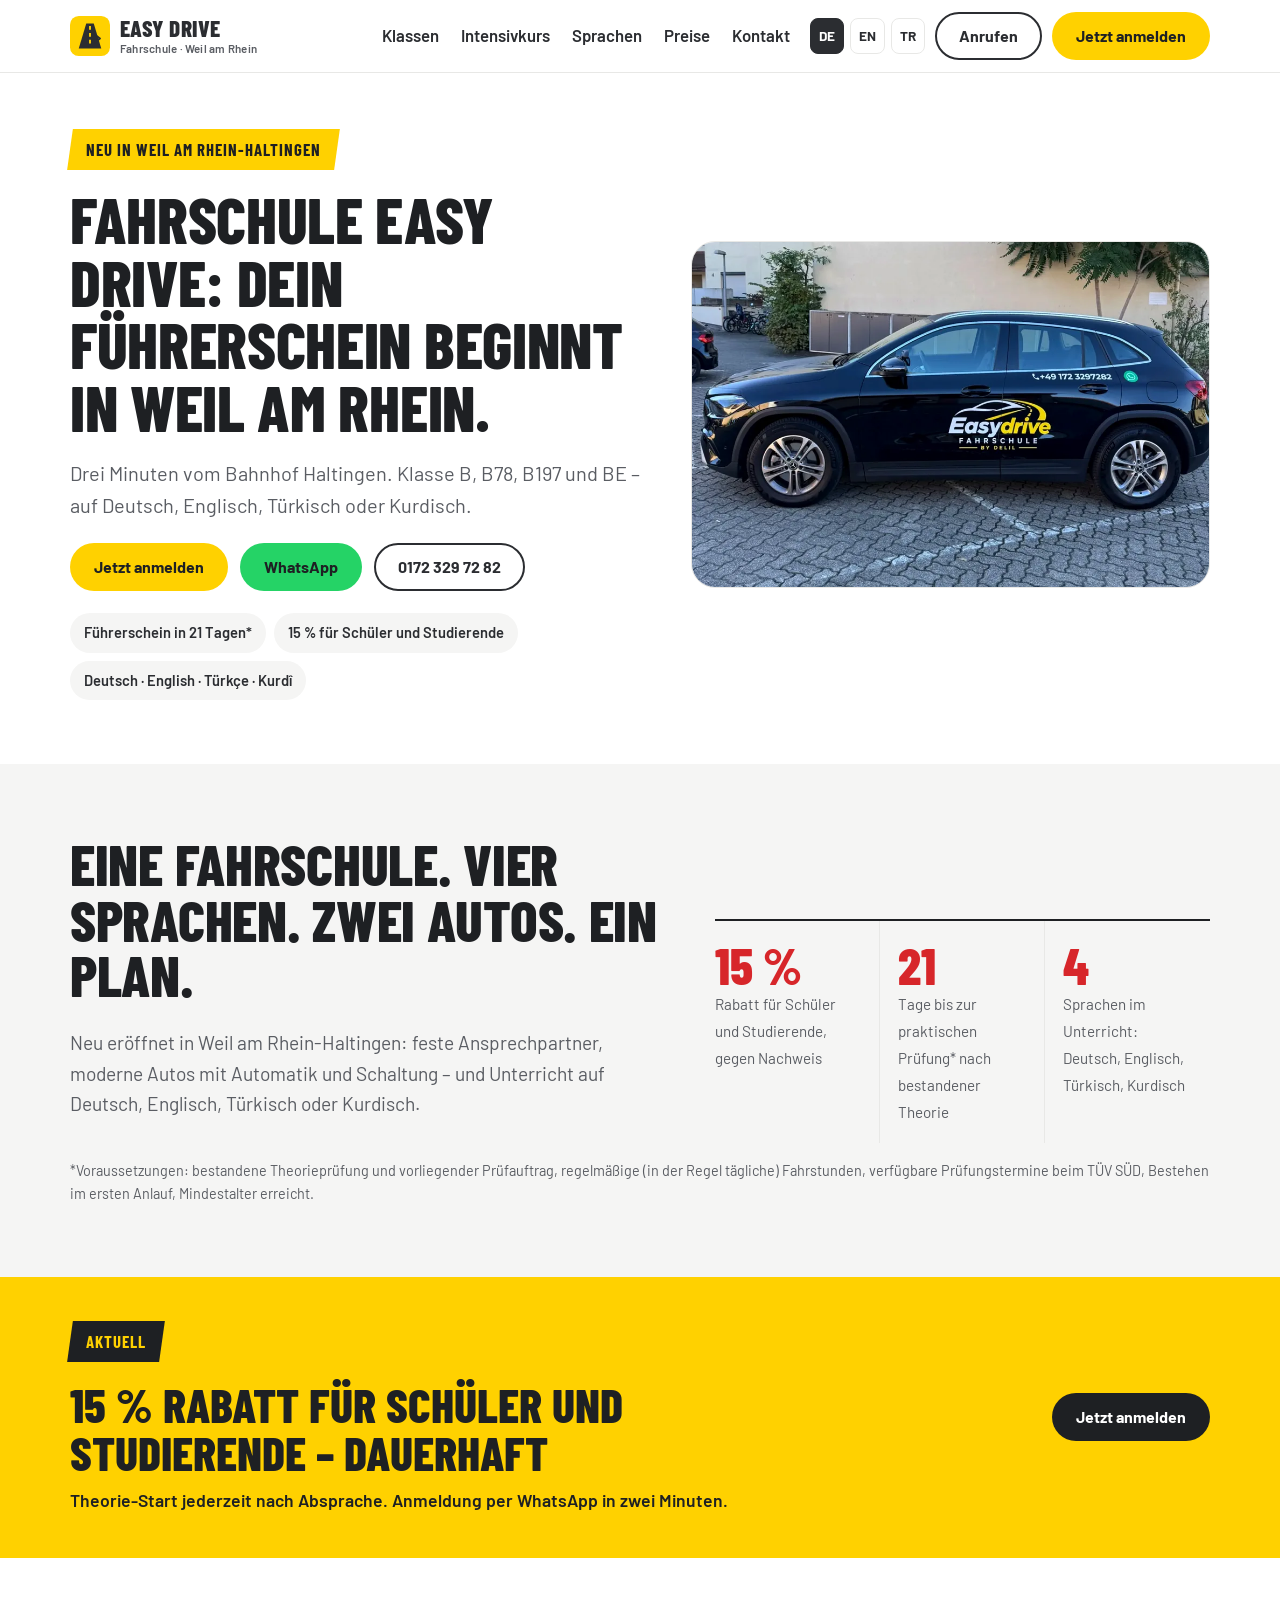
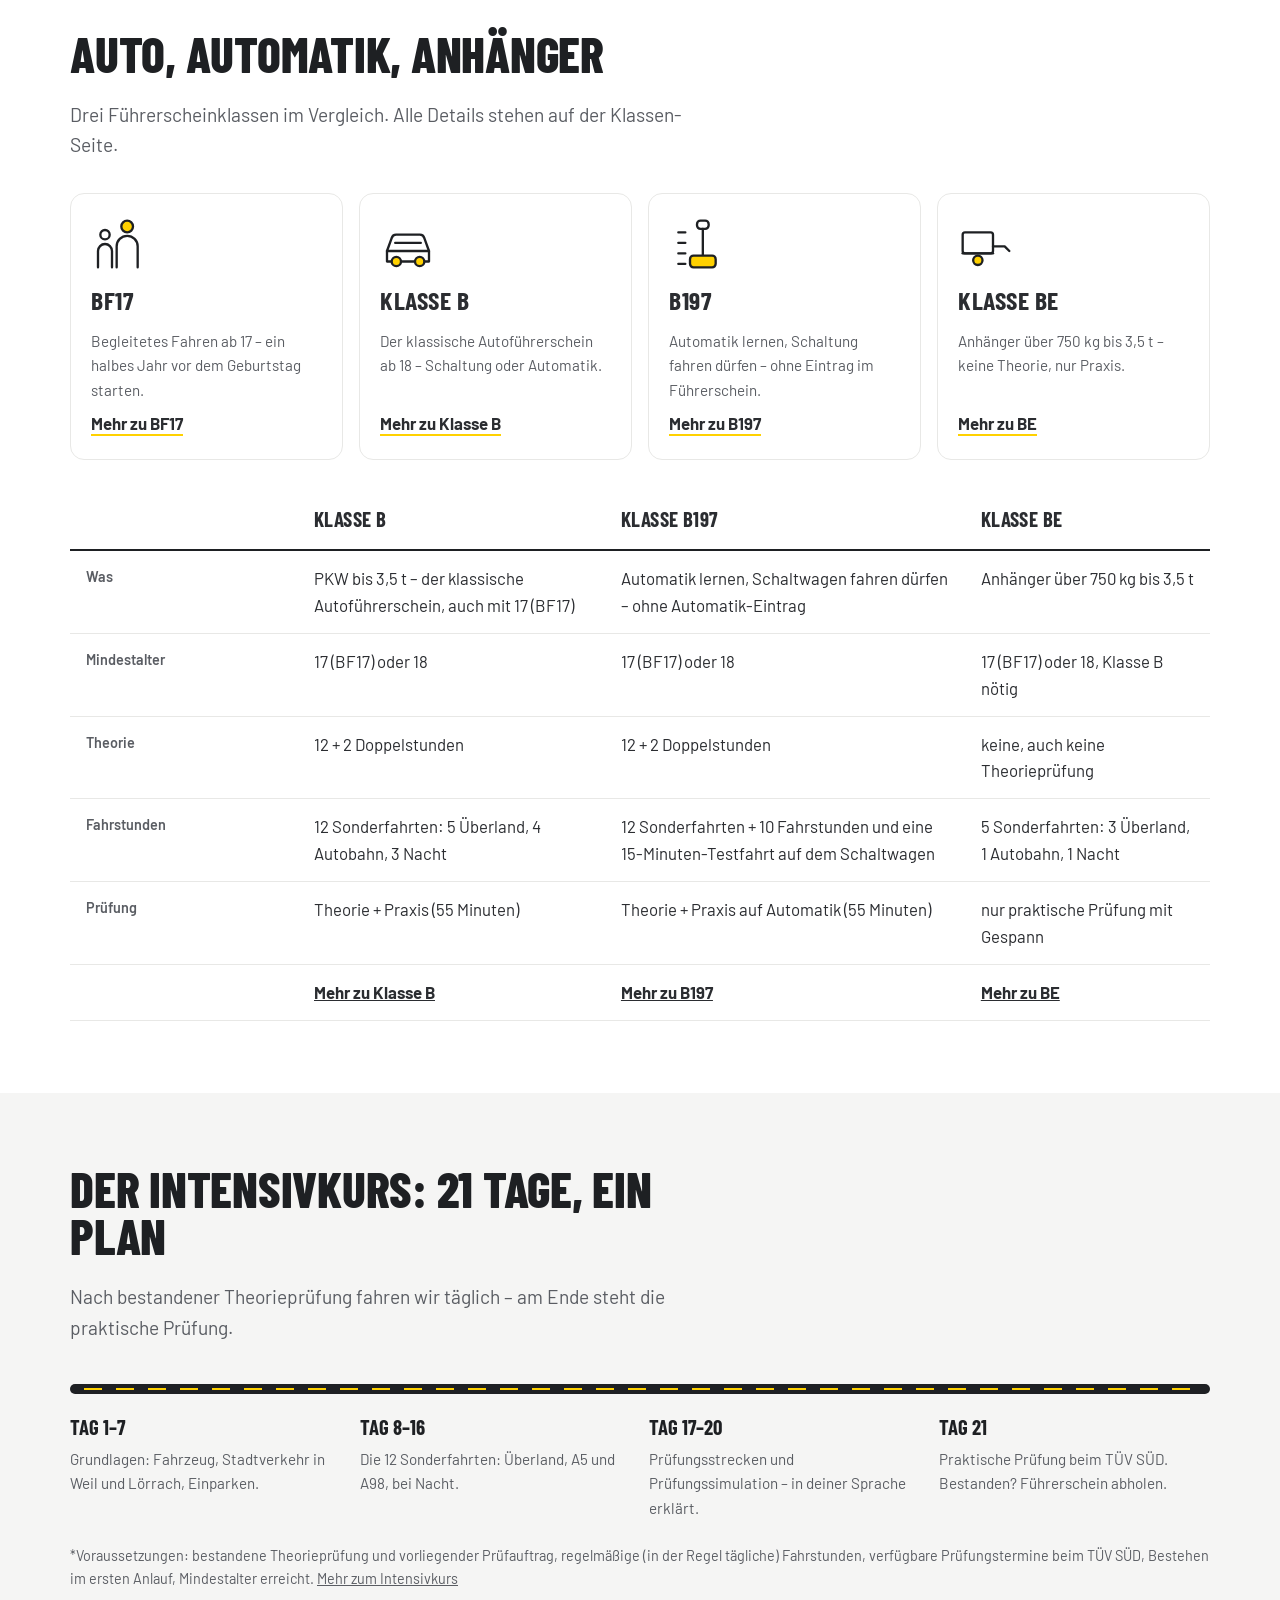
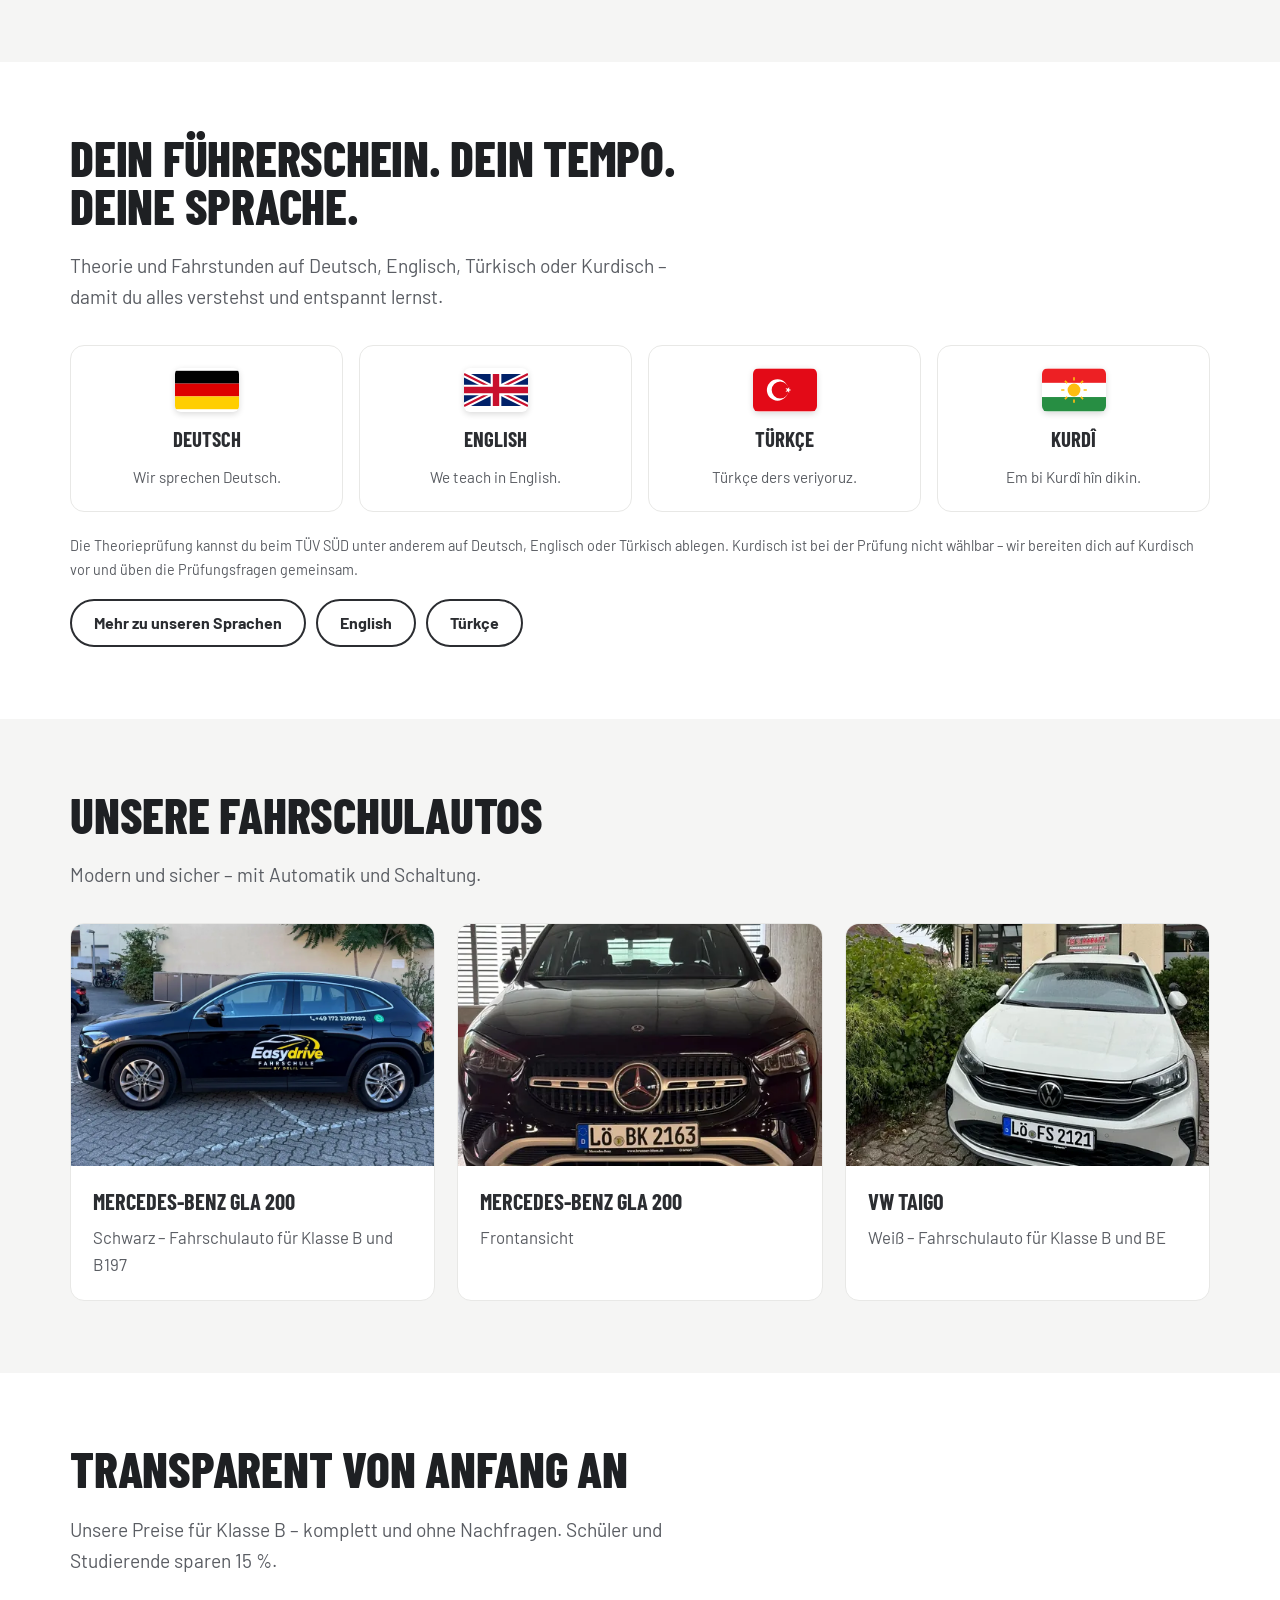
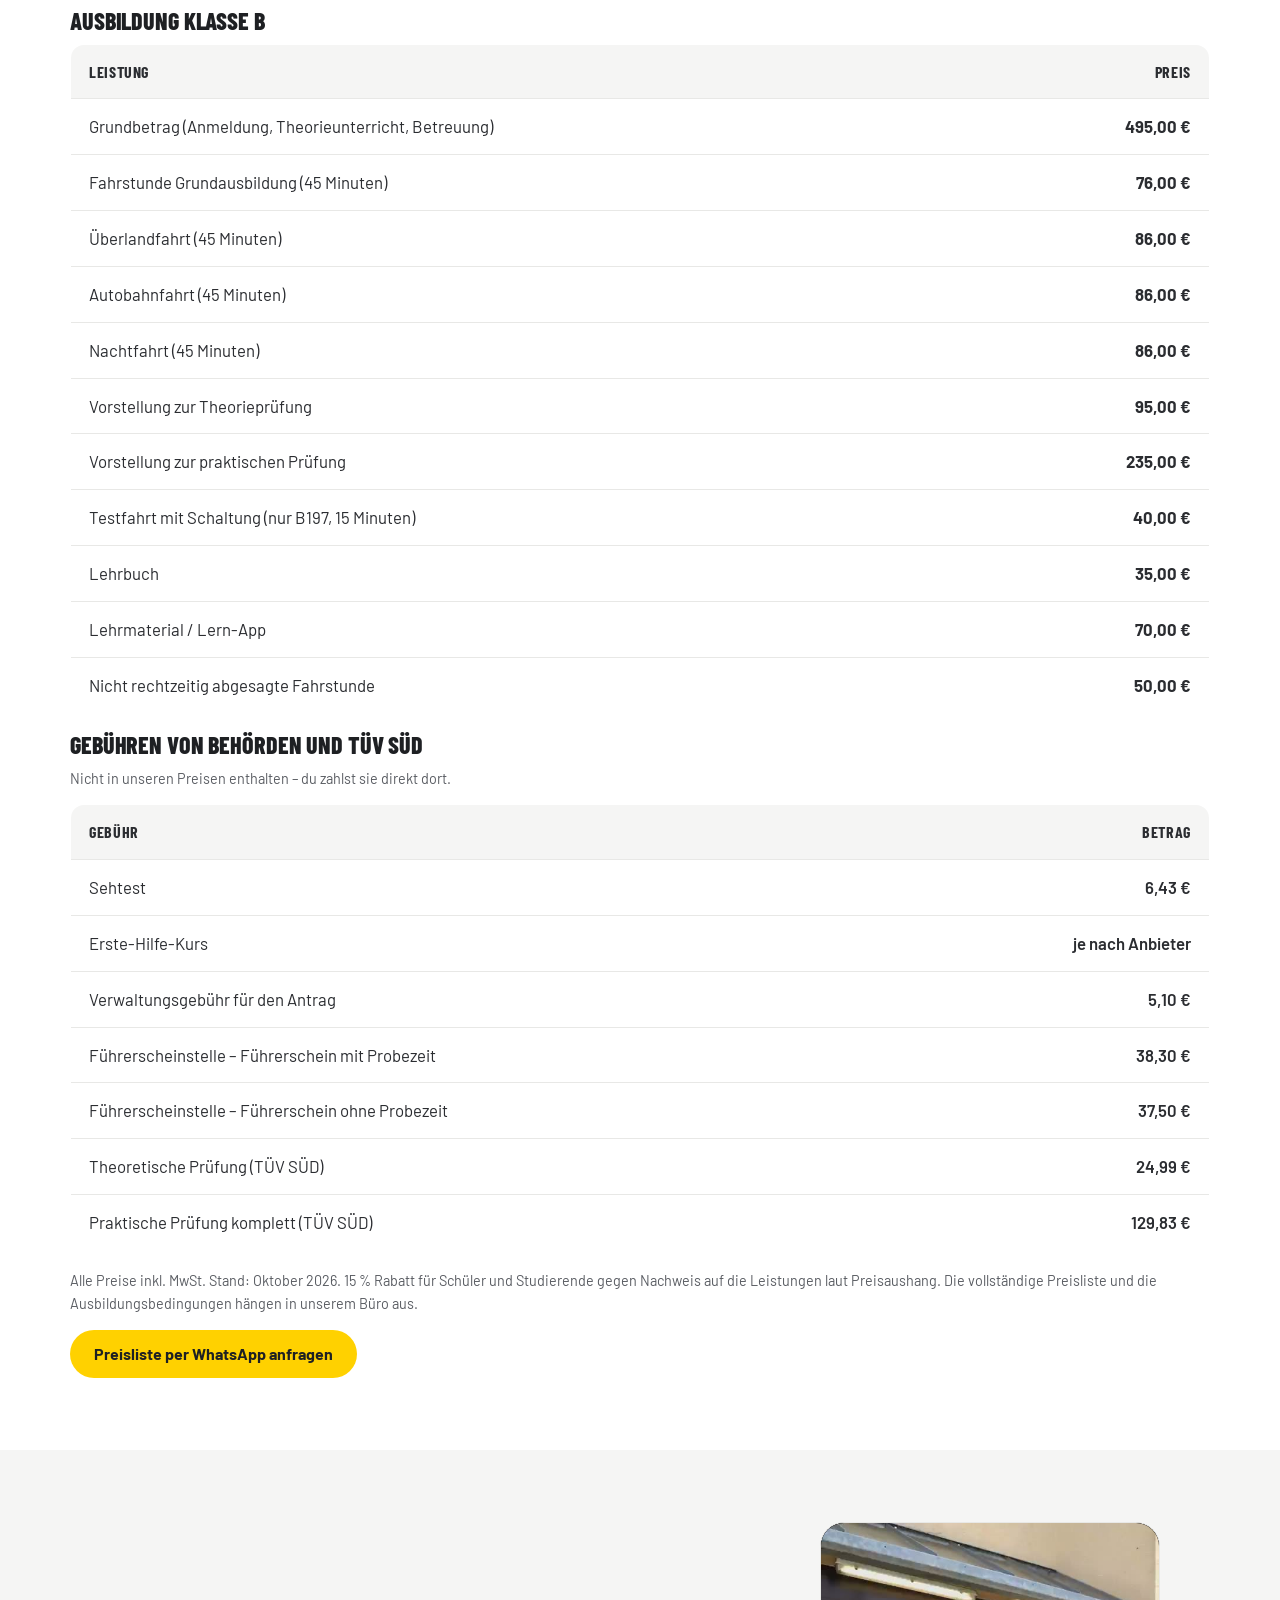
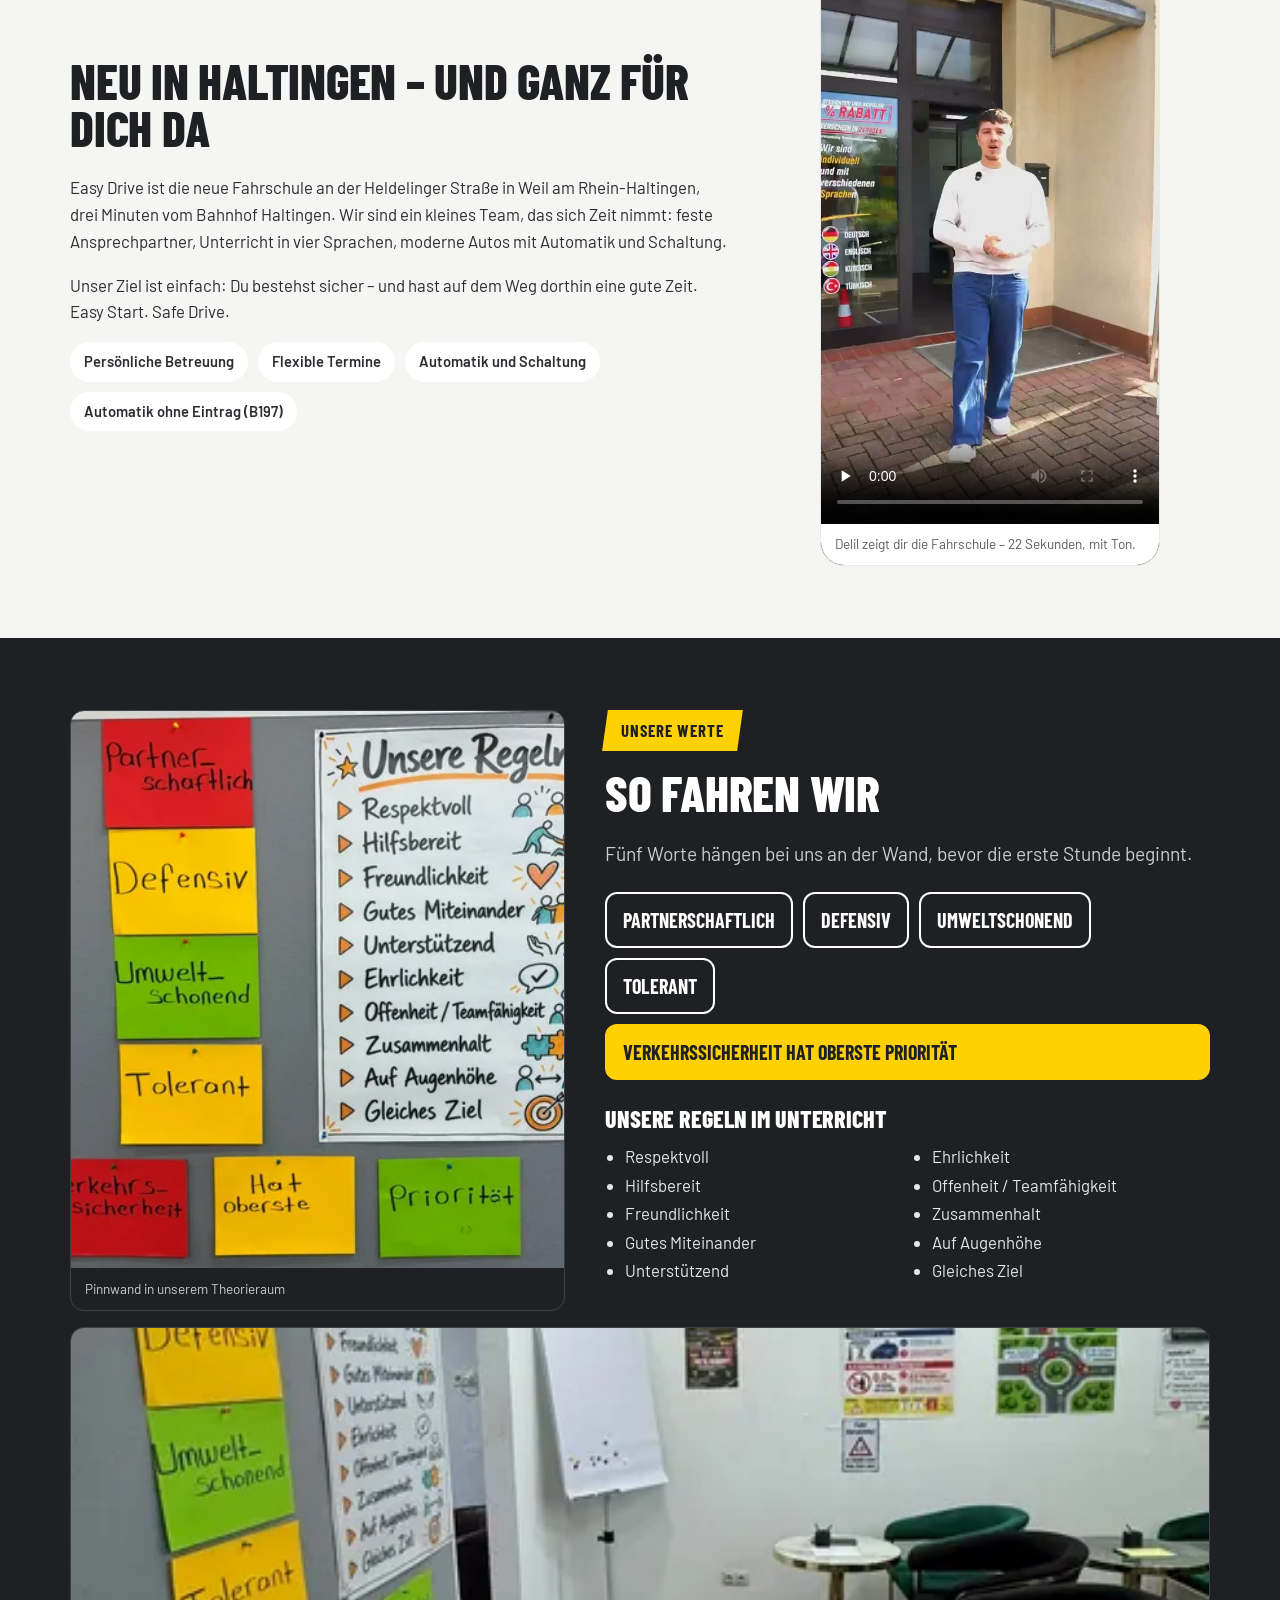
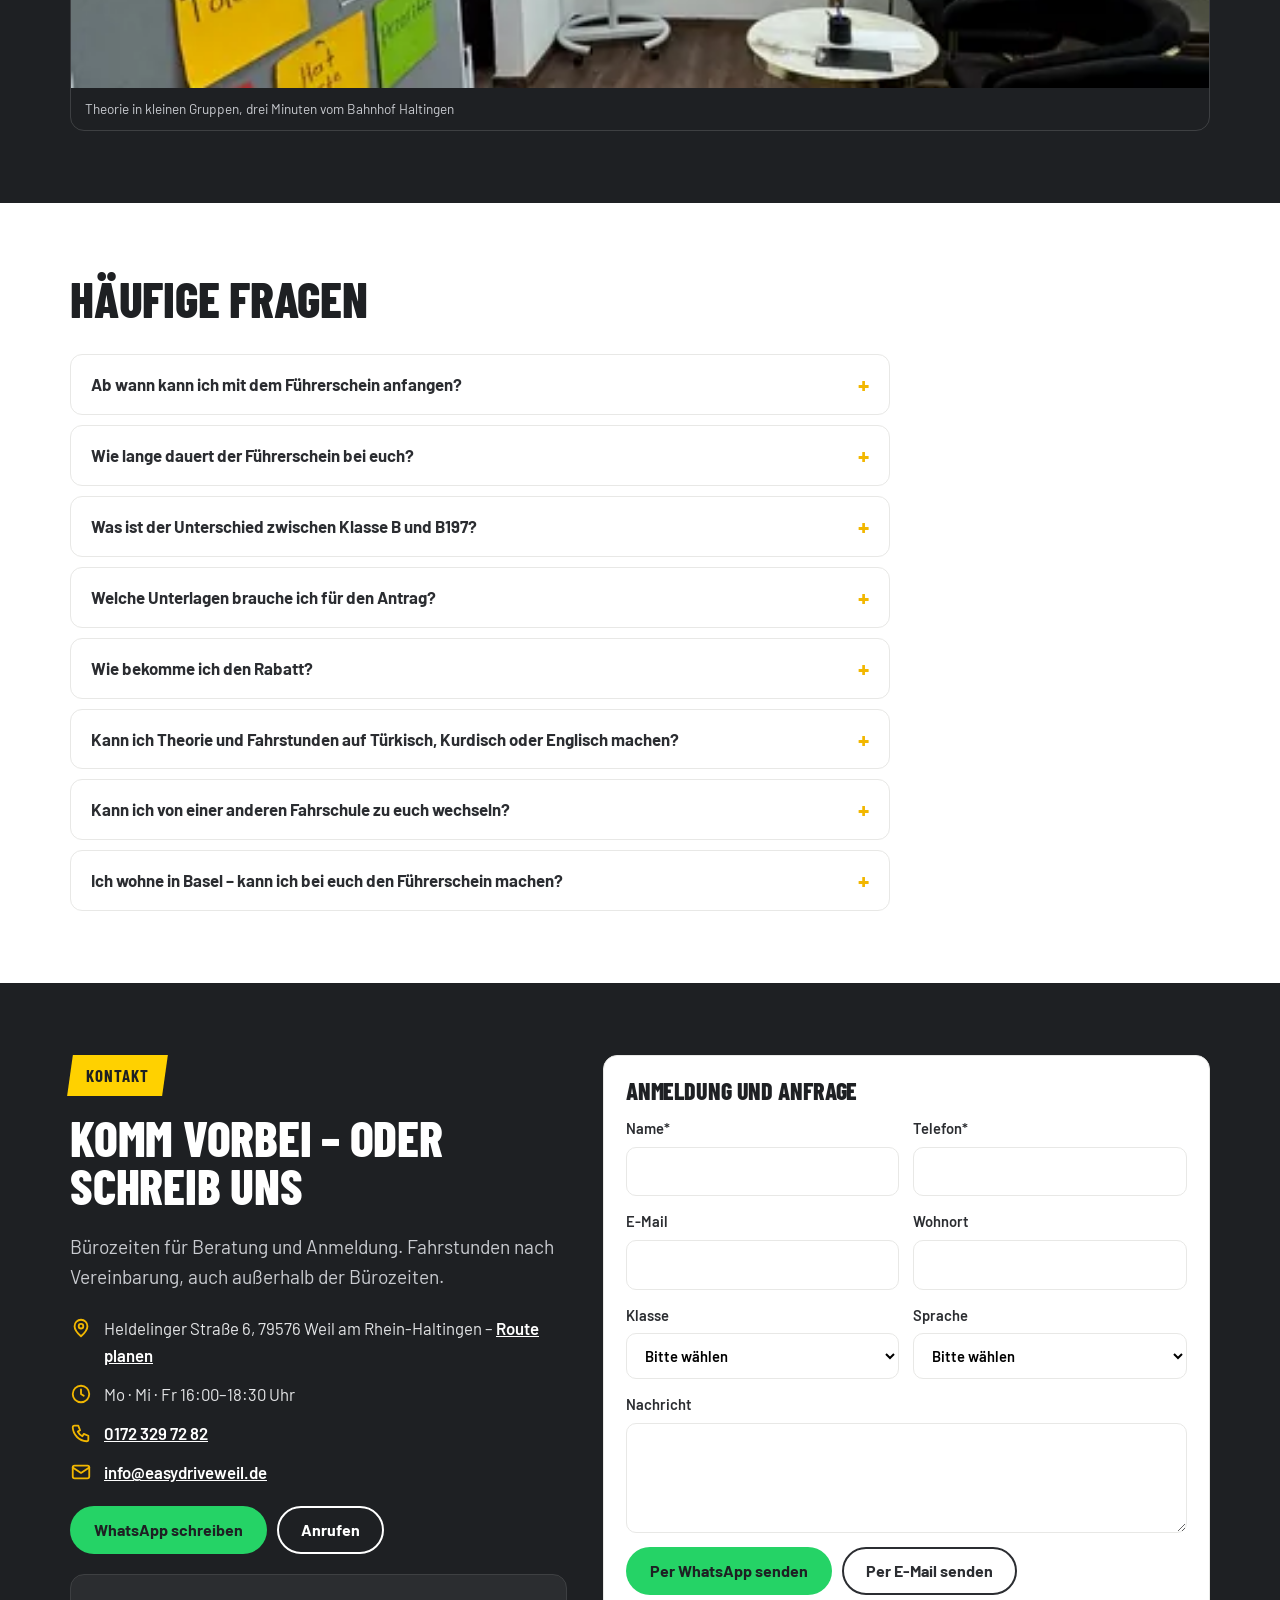
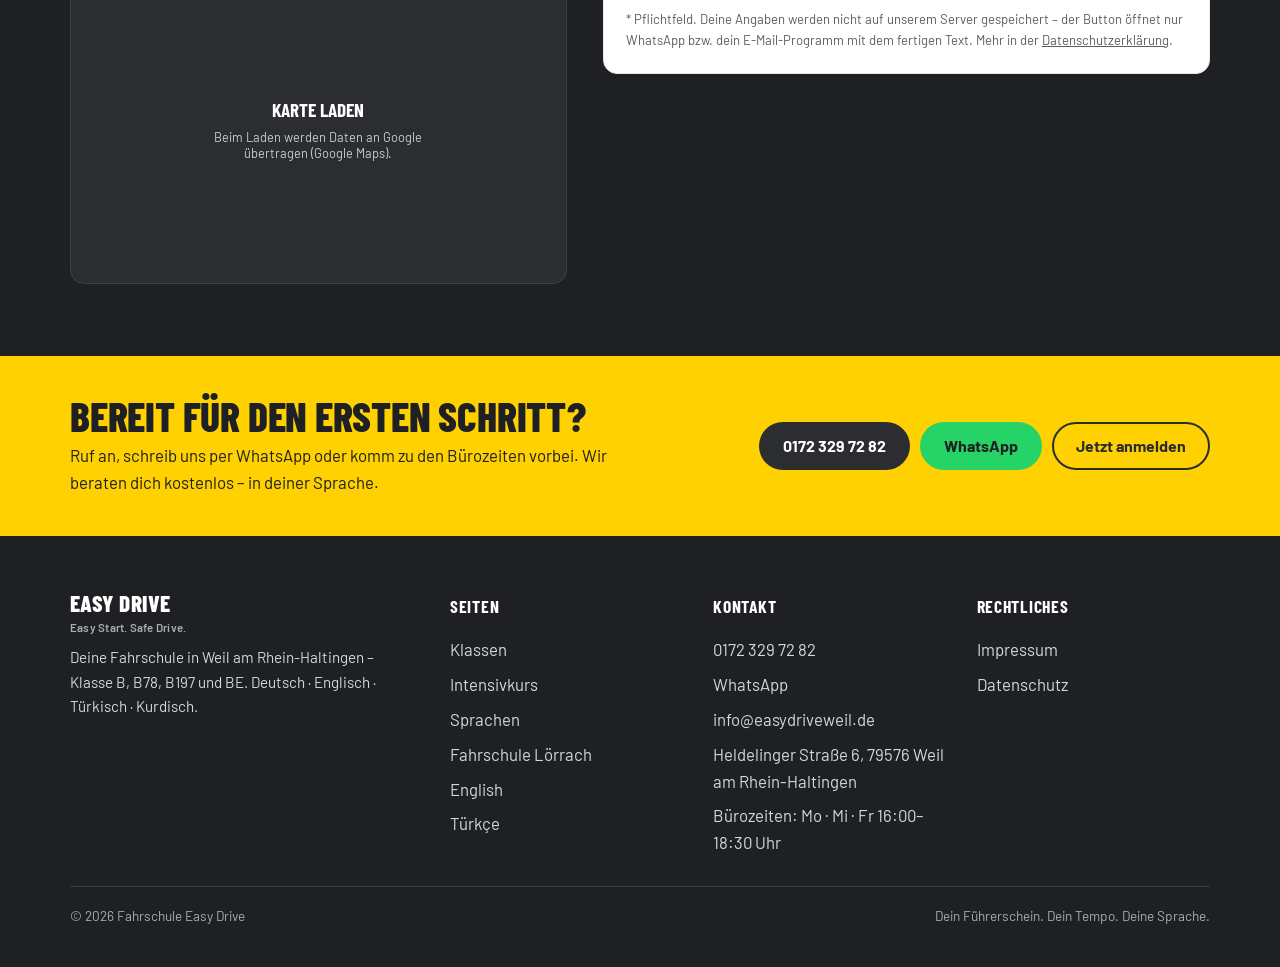
==== commit 8c4512e5: "client feedback: Grundbetrag 495 EUR, B78 in the class lists Preview build, still noindex. The base " ====
--- a/index.html
+++ b/index.html
@@ -4,7 +4,7 @@
 <meta charset="utf-8">
 <meta name="viewport" content="width=device-width, initial-scale=1">
 <title>Fahrschule Weil am Rhein – Easy Drive · Führerschein in 21 Tagen*</title>
-<meta name="description" content="Fahrschule in Weil am Rhein-Haltingen: Klasse B, B197 Automatik, BE. Deutsch, Englisch, Türkisch, Kurdisch. 15 % Rabatt für Schüler & Studenten.">
+<meta name="description" content="Fahrschule in Weil am Rhein-Haltingen: Klasse B, B78 Automatik, B197, BE. Deutsch, Englisch, Türkisch, Kurdisch. 15 % Rabatt für Schüler & Studenten.">
 <meta name="robots" content="noindex,nofollow">
 <meta name="theme-color" content="#FFD100">
 <link rel="canonical" href="https://www.easydriveweil.de/">
@@ -16,7 +16,7 @@
 <meta property="og:type" content="website">
 <meta property="og:site_name" content="Fahrschule Easy Drive">
 <meta property="og:title" content="Fahrschule Weil am Rhein – Easy Drive · Führerschein in 21 Tagen*">
-<meta property="og:description" content="Fahrschule in Weil am Rhein-Haltingen: Klasse B, B197 Automatik, BE. Deutsch, Englisch, Türkisch, Kurdisch. 15 % Rabatt für Schüler & Studenten.">
+<meta property="og:description" content="Fahrschule in Weil am Rhein-Haltingen: Klasse B, B78 Automatik, B197, BE. Deutsch, Englisch, Türkisch, Kurdisch. 15 % Rabatt für Schüler & Studenten.">
 <meta property="og:url" content="https://www.easydriveweil.de/">
 <meta property="og:image" content="https://www.easydriveweil.de/assets/img/og.png">
 <meta property="og:image:width" content="1200">
@@ -59,7 +59,7 @@
     <div>
       <span class="tag"><span>Neu in Weil am Rhein-Haltingen</span></span>
       <h1 class="h1">Fahrschule Easy Drive: Dein Führerschein beginnt in Weil am Rhein.</h1>
-      <p class="lead">Drei Minuten vom Bahnhof Haltingen. Klasse B, B197 und BE – auf Deutsch, Englisch, Türkisch oder Kurdisch.</p>
+      <p class="lead">Drei Minuten vom Bahnhof Haltingen. Klasse B, B78, B197 und BE – auf Deutsch, Englisch, Türkisch oder Kurdisch.</p>
       <div class="hero__actions">
         <a class="btn btn--primary" href="#anfrage">Jetzt anmelden</a>
         <a class="btn btn--wa" href="https://wa.me/491723297282" target="_blank" rel="noopener">WhatsApp</a>
@@ -202,7 +202,7 @@
     <table class="prices">
       <thead><tr><th scope="col">Leistung</th><th scope="col">Preis</th></tr></thead>
       <tbody>
-        <tr><td>Grundbetrag (Anmeldung, Theorieunterricht, Betreuung)</td><td>490,00 €</td></tr>
+        <tr><td>Grundbetrag (Anmeldung, Theorieunterricht, Betreuung)</td><td>495,00 €</td></tr>
         <tr><td>Fahrstunde Grundausbildung (45 Minuten)</td><td>76,00 €</td></tr>
         <tr><td>Überlandfahrt (45 Minuten)</td><td>86,00 €</td></tr>
         <tr><td>Autobahnfahrt (45 Minuten)</td><td>86,00 €</td></tr>
@@ -364,7 +364,7 @@
   <div class="wrap foot__inner">
     <div class="foot__brand">
       <span class="brand__word">Easy Drive<small>Easy Start. Safe Drive.</small></span>
-      <p>Deine Fahrschule in Weil am Rhein-Haltingen – Klasse B, B197 und BE. Deutsch · Englisch · Türkisch · Kurdisch.</p>
+      <p>Deine Fahrschule in Weil am Rhein-Haltingen – Klasse B, B78, B197 und BE. Deutsch · Englisch · Türkisch · Kurdisch.</p>
     </div>
     <nav class="foot__col" aria-label="Seiten">
       <span class="foot__h">Seiten</span>
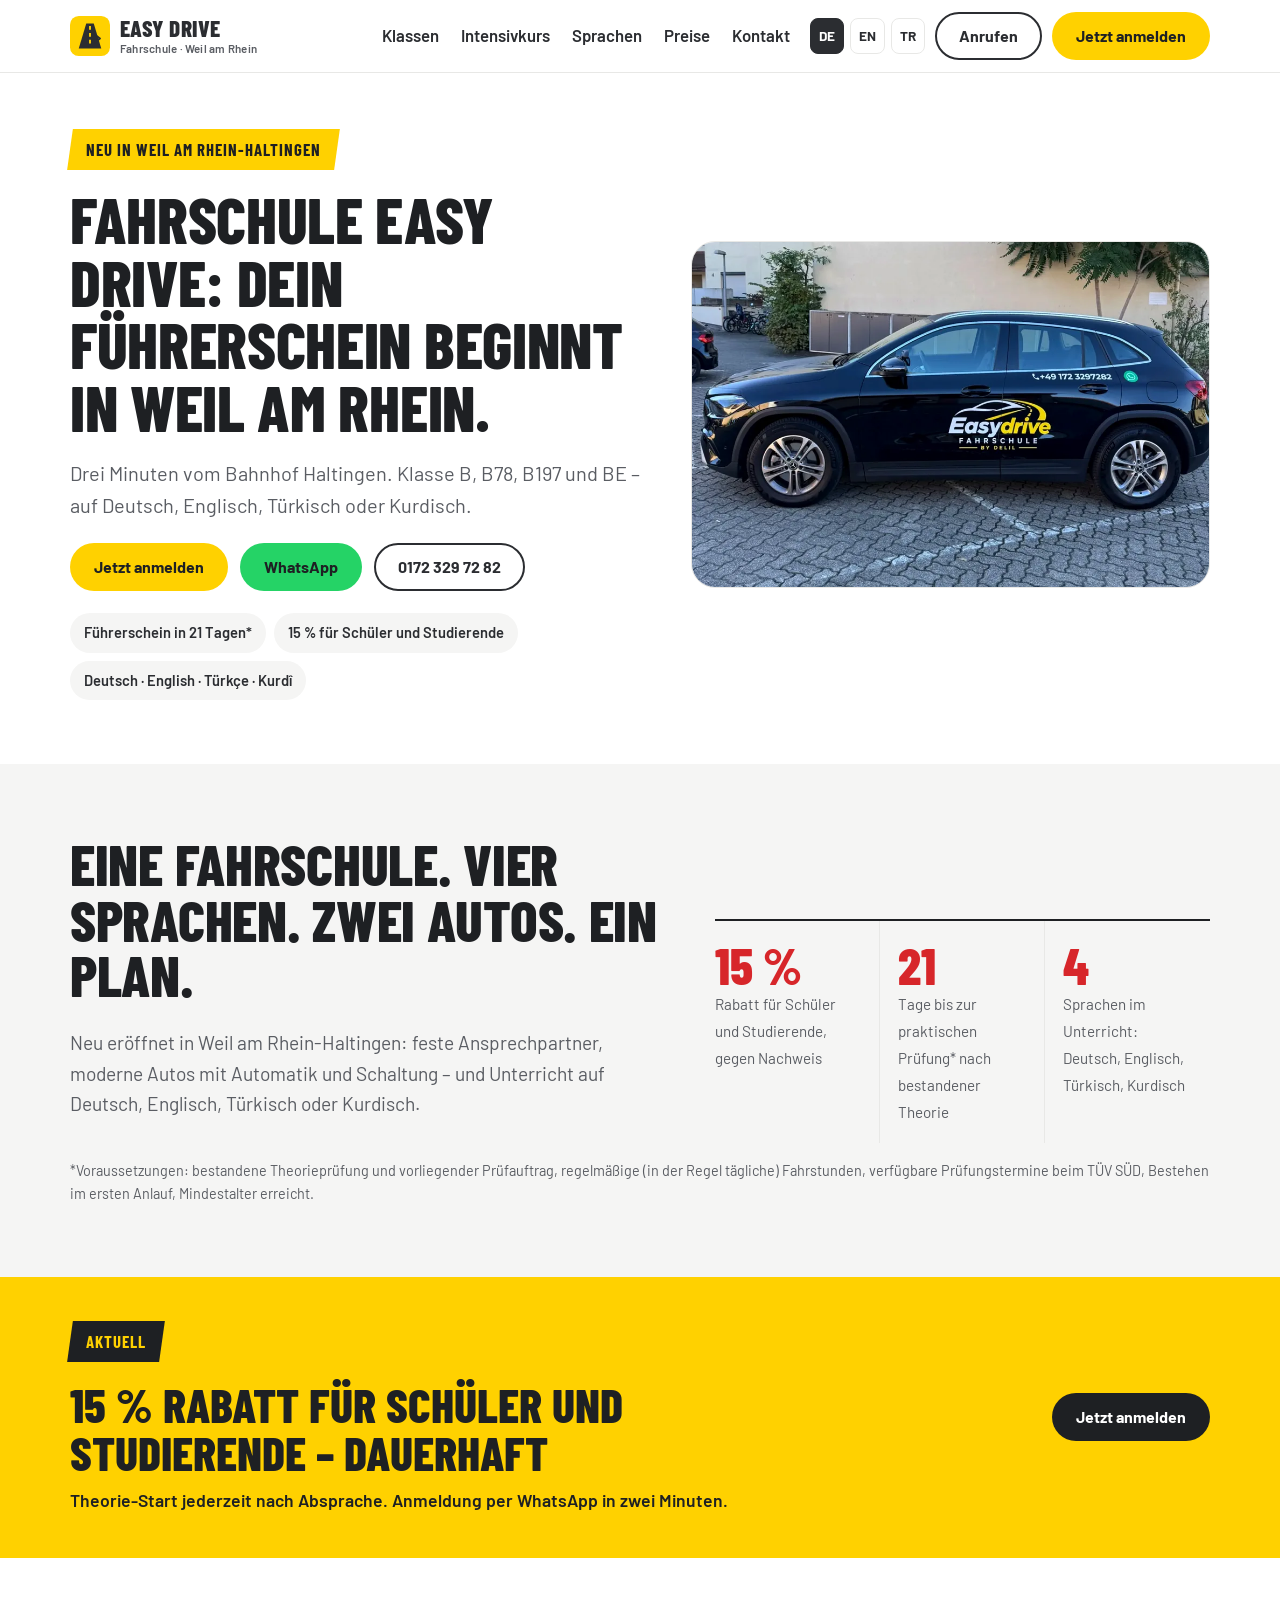
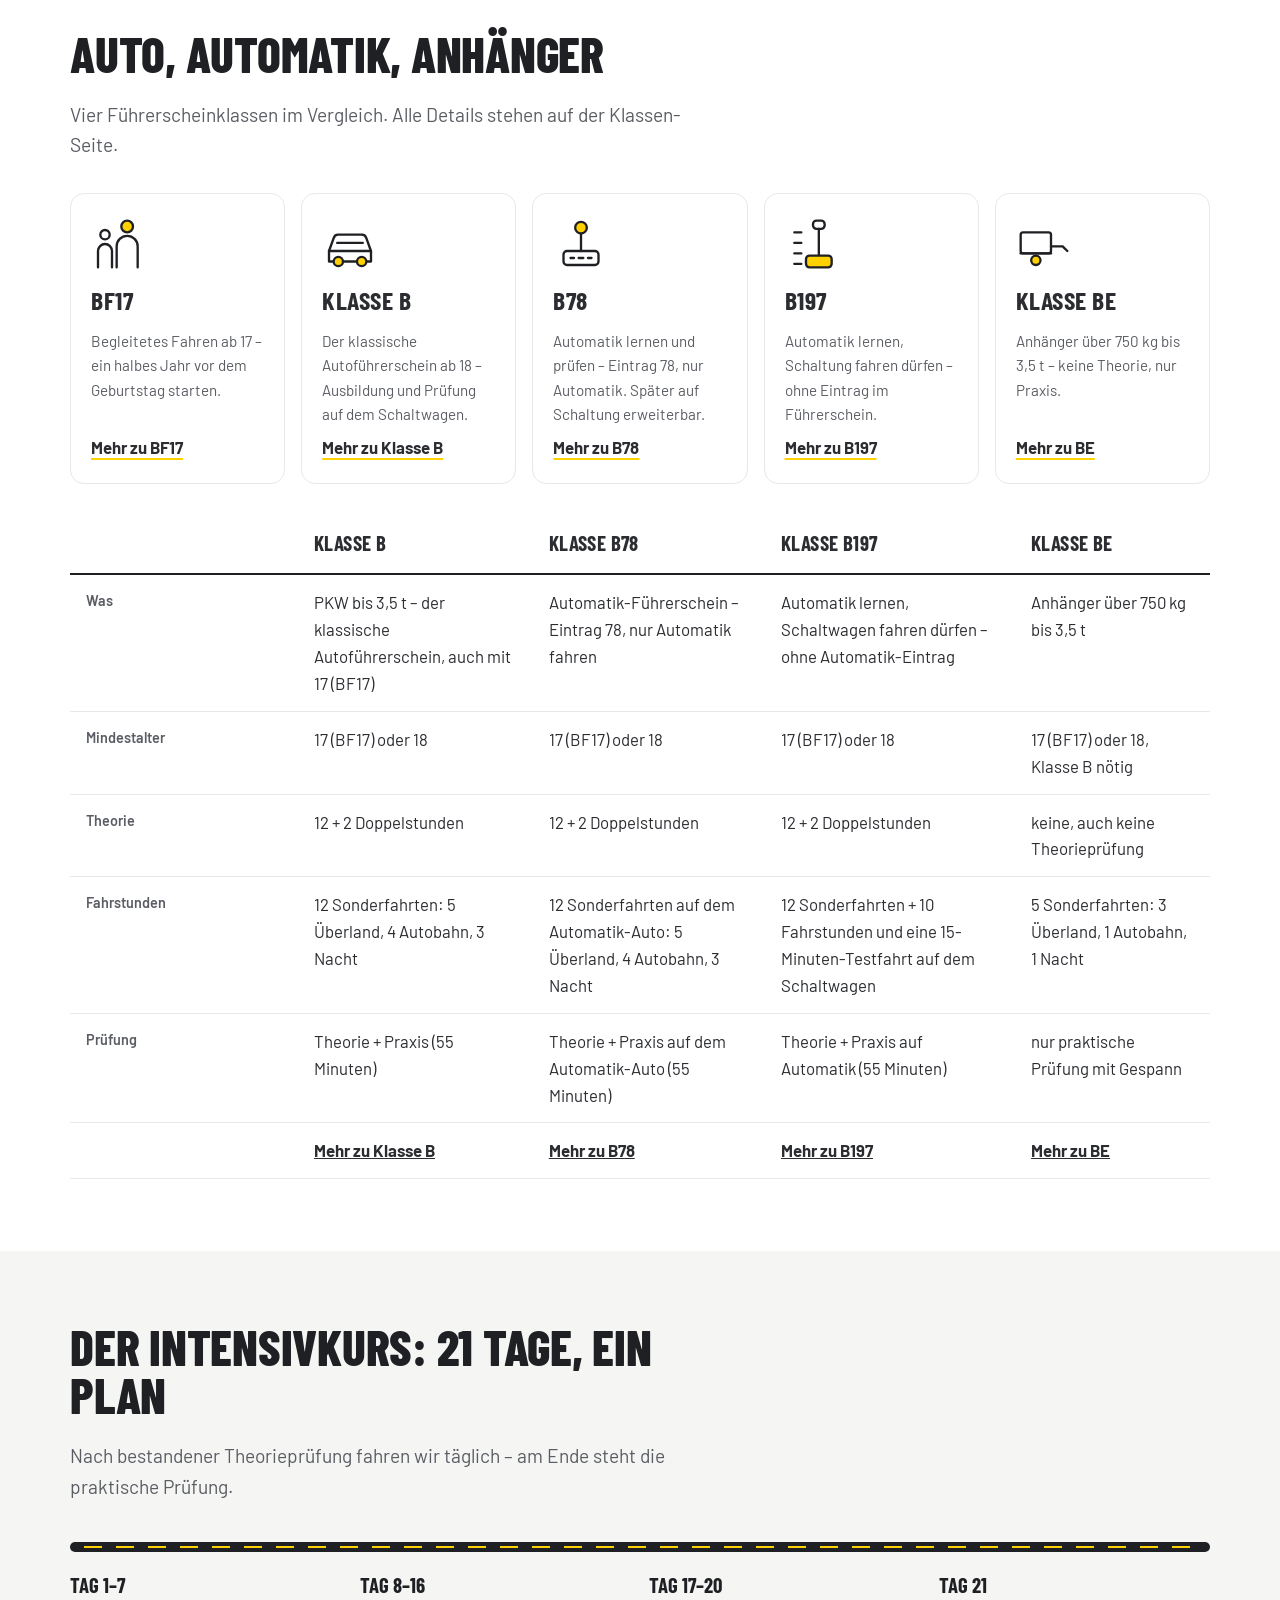
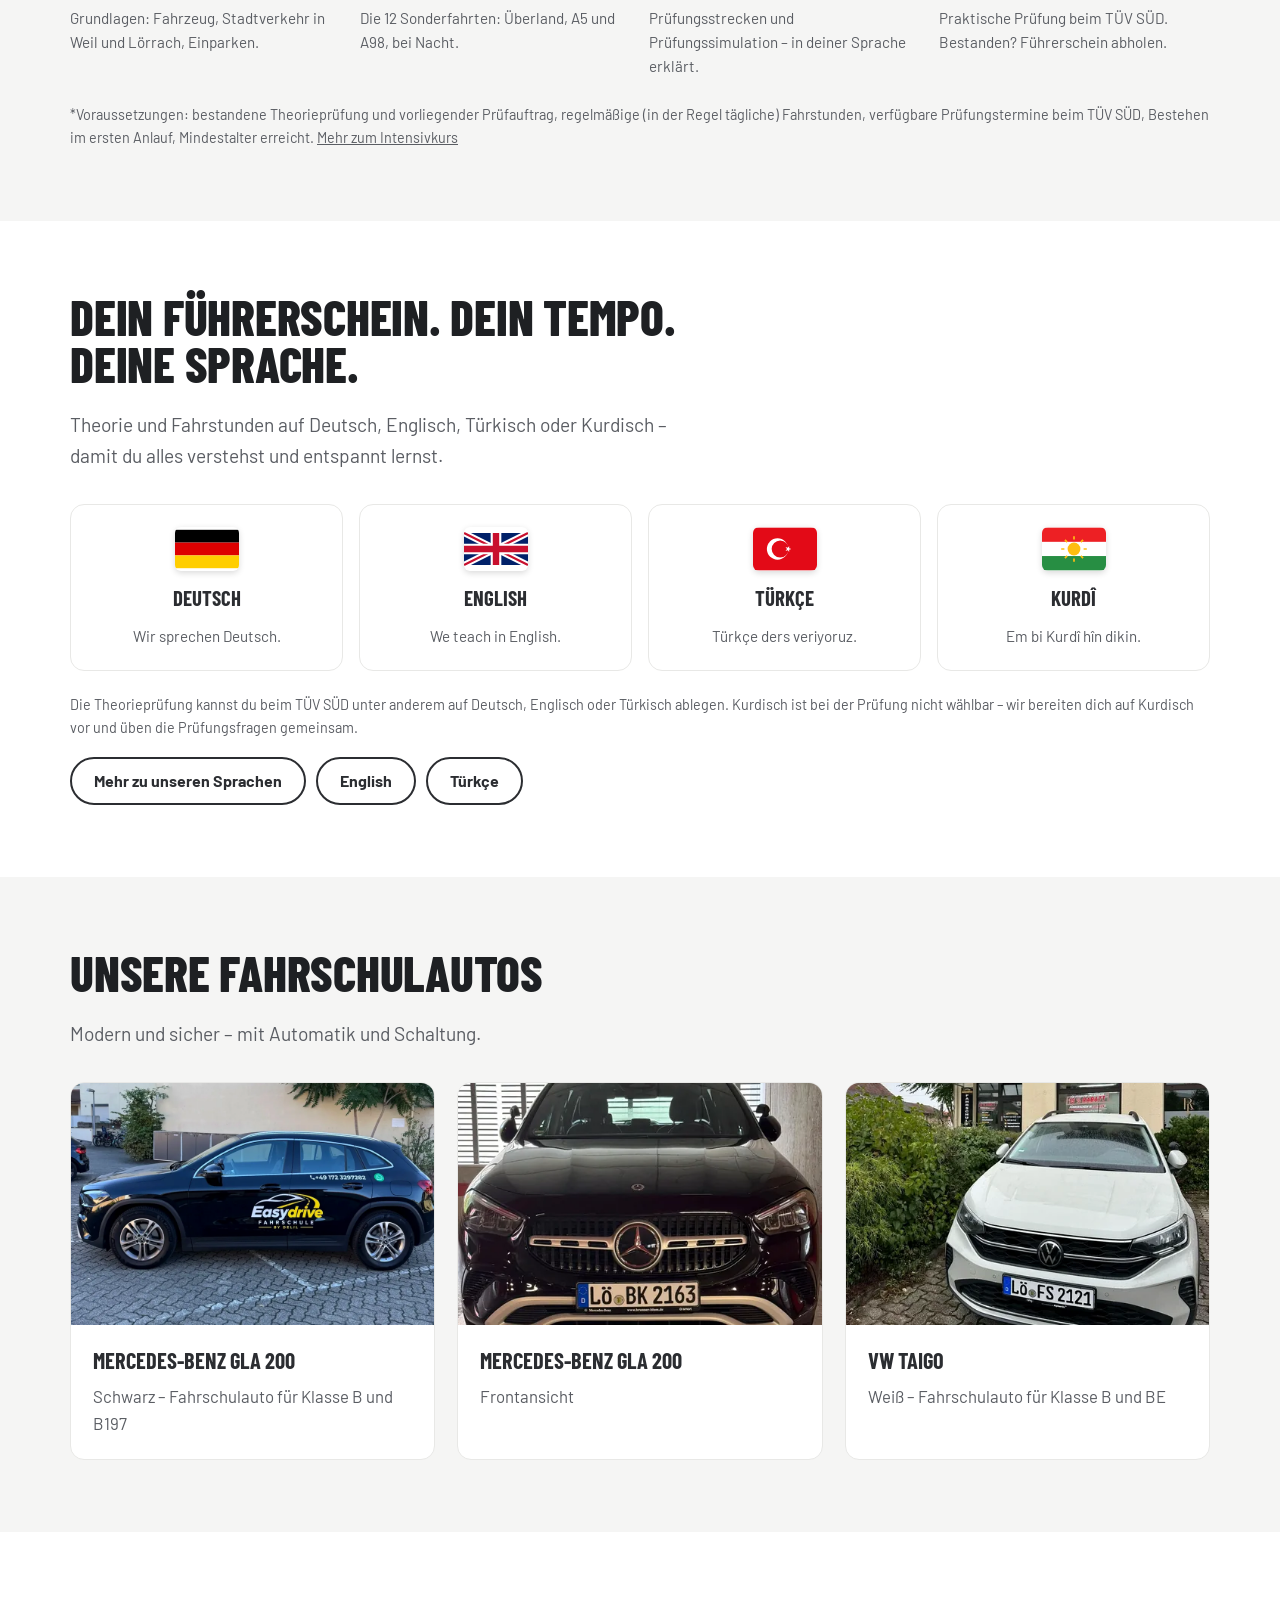
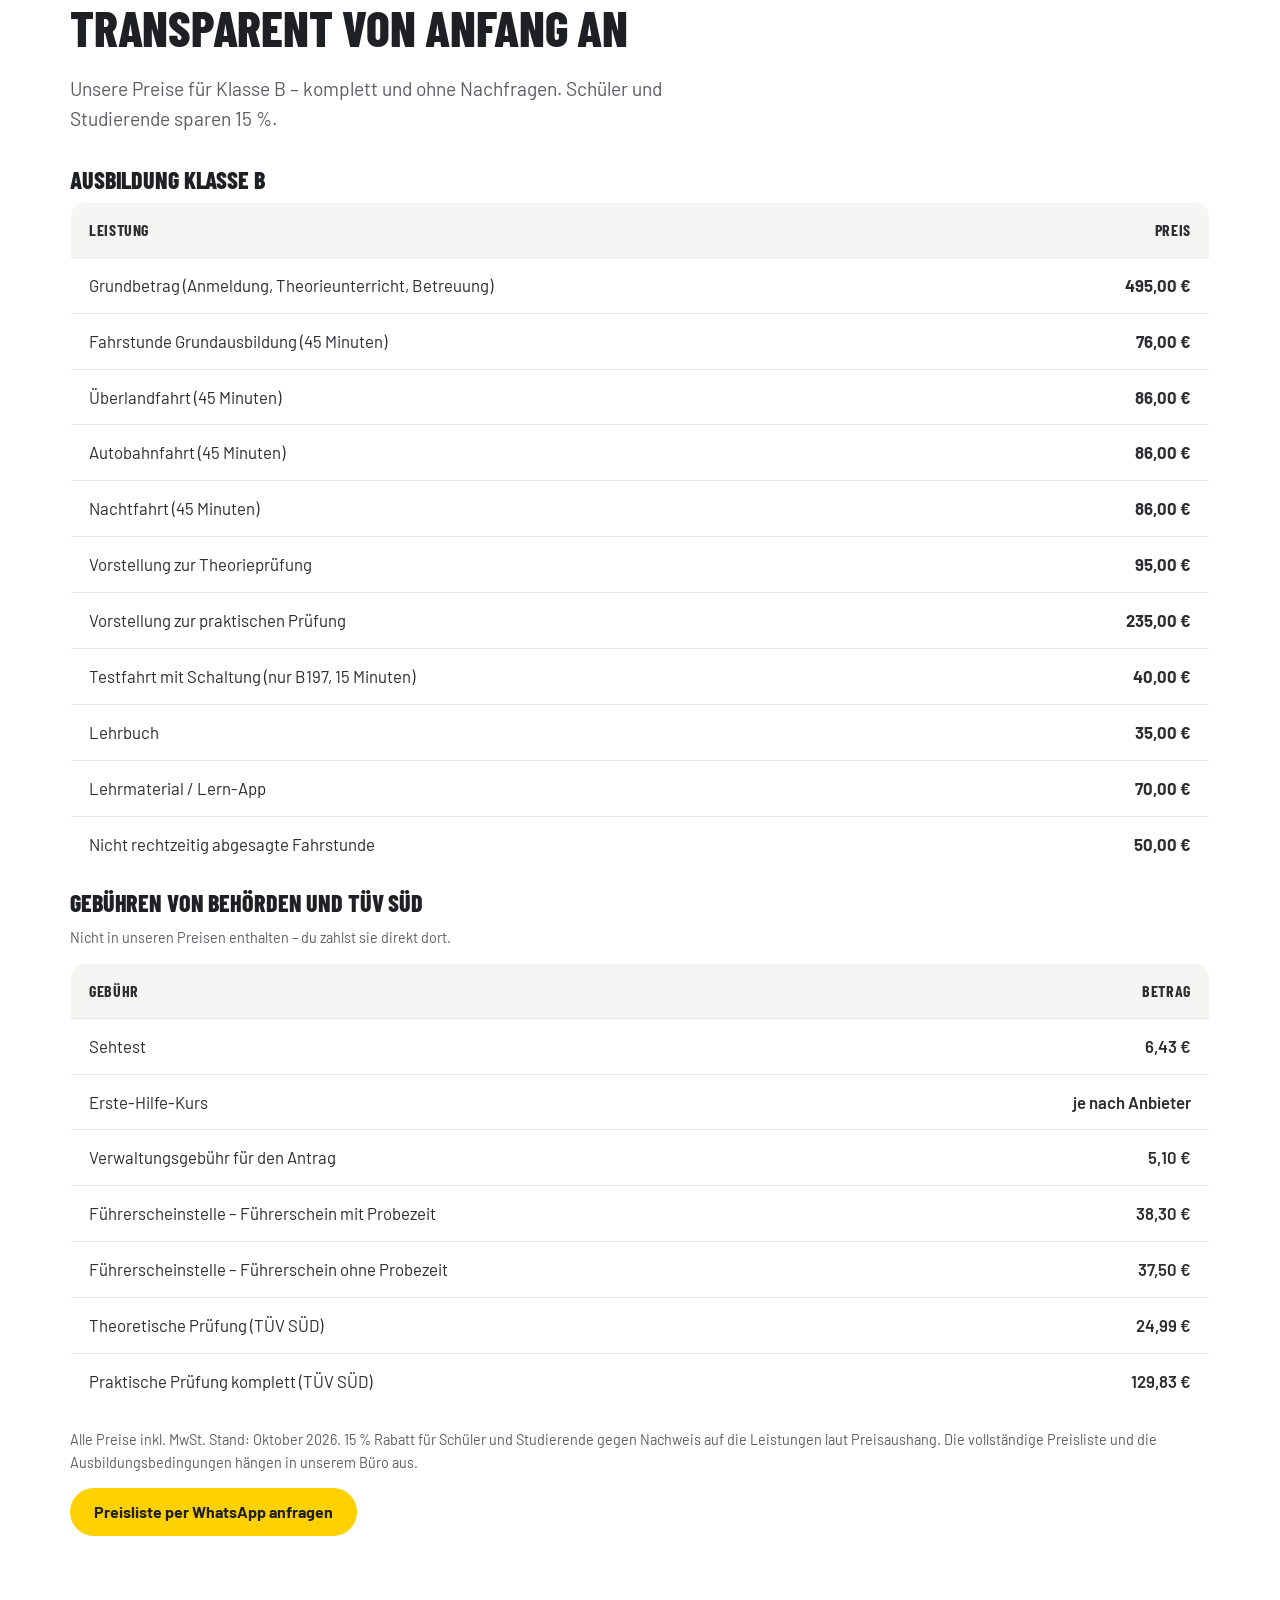
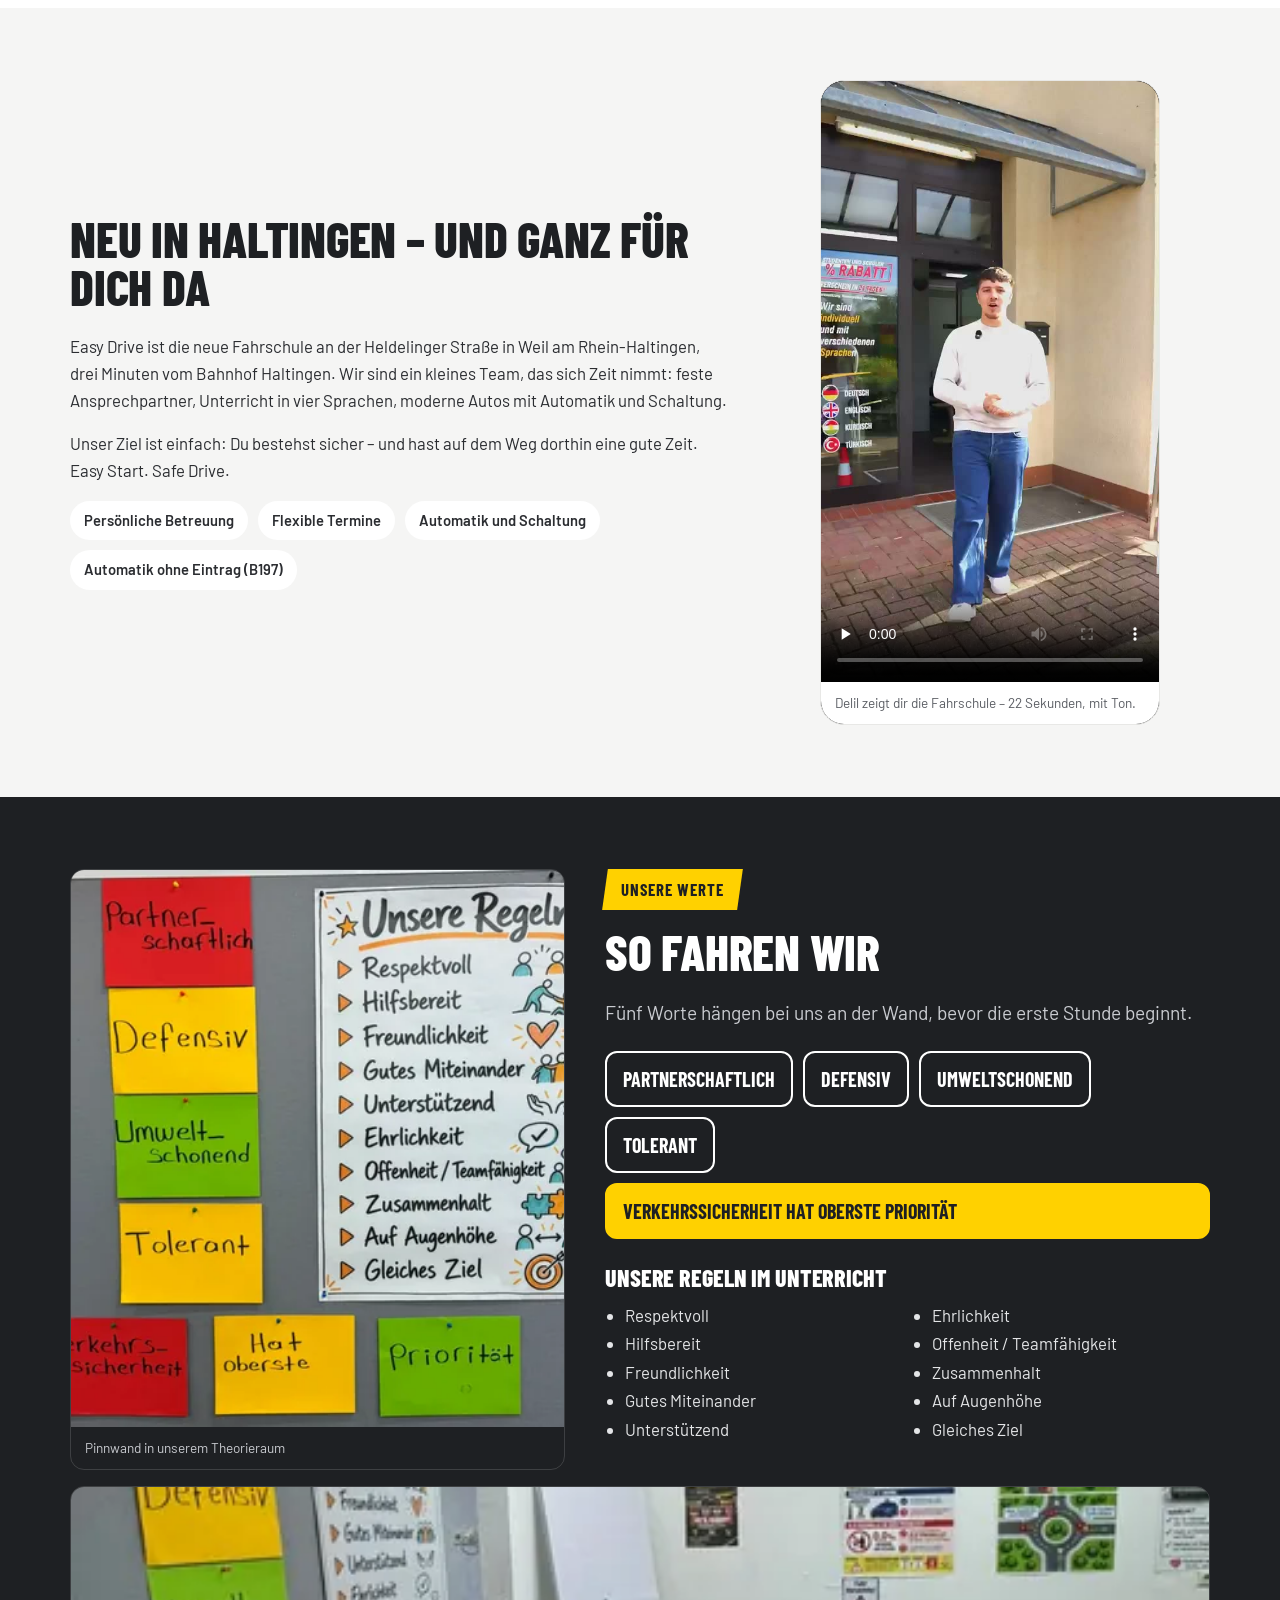
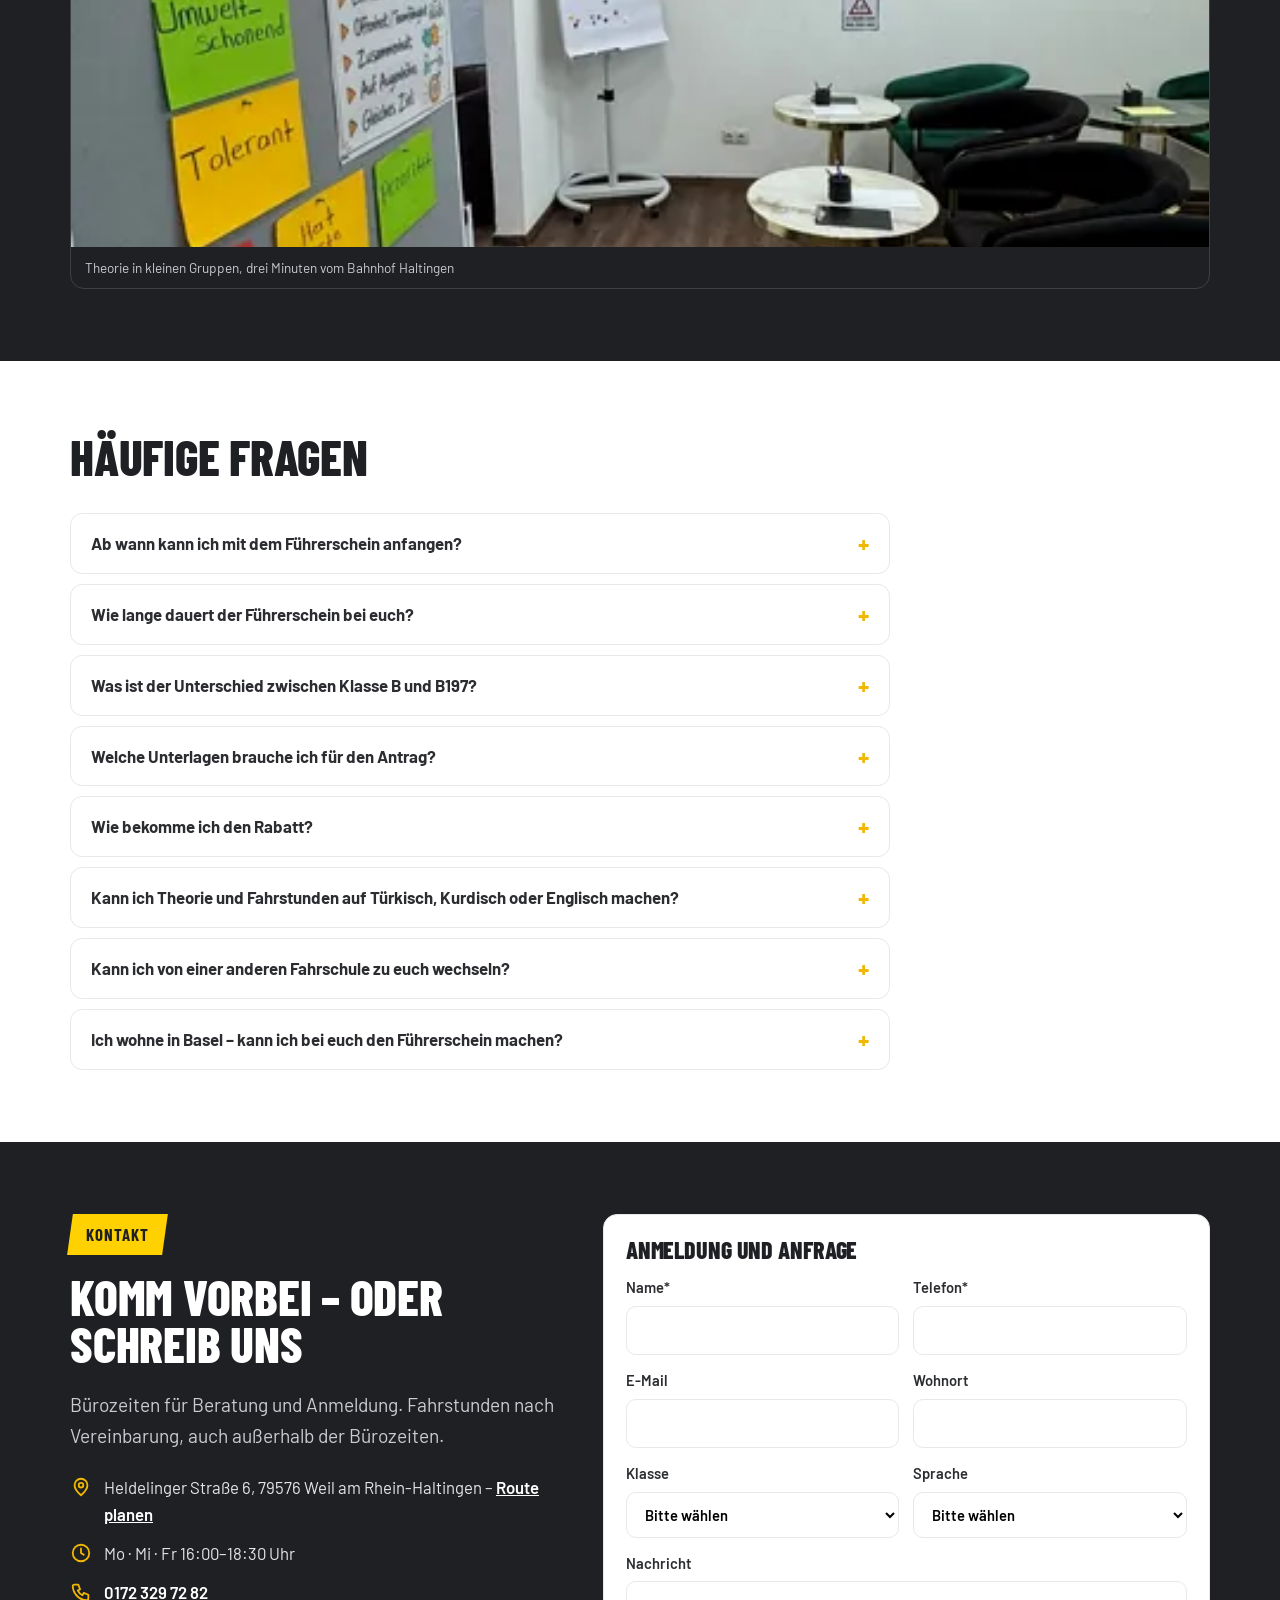
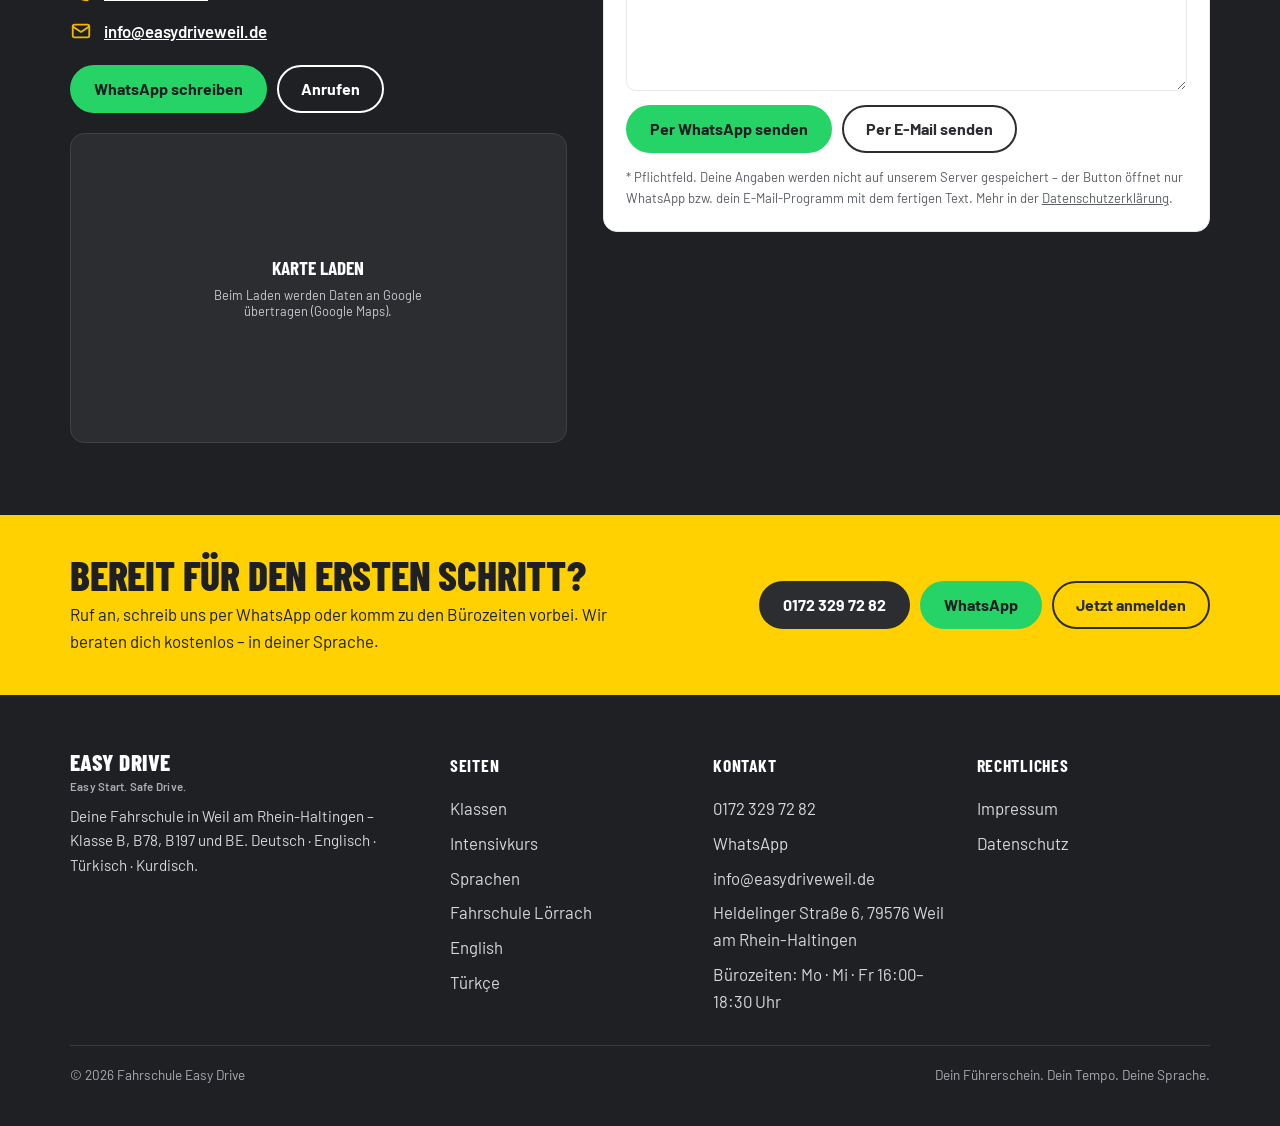
==== commit c6745d83: "B78: class card, comparison column, Klassen page section, form option Preview build, still noindex. " ====
--- a/index.html
+++ b/index.html
@@ -12,7 +12,7 @@
 <link rel="icon" href="assets/img/favicon.svg" type="image/svg+xml">
 <link rel="preload" href="assets/fonts/barlow-condensed-800-latin.woff2" as="font" type="font/woff2" crossorigin>
 <link rel="preload" href="assets/fonts/barlow-400-latin.woff2" as="font" type="font/woff2" crossorigin>
-<link rel="stylesheet" href="assets/css/styles.css?v=a794b289">
+<link rel="stylesheet" href="assets/css/styles.css?v=767b7064">
 <meta property="og:type" content="website">
 <meta property="og:site_name" content="Fahrschule Easy Drive">
 <meta property="og:title" content="Fahrschule Weil am Rhein – Easy Drive · Führerschein in 21 Tagen*">
@@ -23,7 +23,7 @@
 <meta property="og:image:height" content="630">
 <meta property="og:locale" content="de_DE">
 <meta name="twitter:card" content="summary_large_image">
-<script type="application/ld+json">{"@context":"https://schema.org","@graph":[{"@type":["LocalBusiness","EducationalOrganization"],"@id":"https://www.easydriveweil.de/#business","name":"Fahrschule Easy Drive","alternateName":"Fahrschule Easy Drive Weil am Rhein","url":"https://www.easydriveweil.de/","image":"https://www.easydriveweil.de/assets/img/og.png","logo":"https://www.easydriveweil.de/assets/img/logo.svg","telephone":"+491723297282","email":"info@easydriveweil.de","priceRange":"€€","address":{"@type":"PostalAddress","streetAddress":"Heldelinger Straße 6","postalCode":"79576","addressLocality":"Weil am Rhein","addressRegion":"Baden-Württemberg","addressCountry":"DE"},"geo":{"@type":"GeoCoordinates","latitude":"47.6133","longitude":"7.6098"},"openingHoursSpecification":[{"@type":"OpeningHoursSpecification","dayOfWeek":["Monday","Wednesday","Friday"],"opens":"16:00","closes":"18:30"}],"knowsLanguage":["de","en","tr","ku"],"areaServed":["Weil am Rhein","Haltingen","Friedlingen","Lörrach","Binzen","Eimeldingen","Efringen-Kirchen","Grenzach-Wyhlen","Rheinfelden (Baden)","Dreiländereck"],"hasOfferCatalog":{"@type":"OfferCatalog","name":"Führerscheinklassen","itemListElement":[{"@type":"Offer","itemOffered":{"@type":"Service","name":"Führerschein Klasse B (PKW, auch BF17)","url":"https://www.easydriveweil.de/fuehrerscheinklassen/#b"}},{"@type":"Offer","itemOffered":{"@type":"Service","name":"Führerschein Klasse B197 (Automatik mit Schaltkompetenz)","url":"https://www.easydriveweil.de/fuehrerscheinklassen/#b197"}},{"@type":"Offer","itemOffered":{"@type":"Service","name":"Führerschein Klasse BE (Anhänger)","url":"https://www.easydriveweil.de/fuehrerscheinklassen/#be"}},{"@type":"Offer","itemOffered":{"@type":"Service","name":"Intensivkurs – Führerschein in 21 Tagen","url":"https://www.easydriveweil.de/intensivkurs/"}}]}}]}</script>
+<script type="application/ld+json">{"@context":"https://schema.org","@graph":[{"@type":["LocalBusiness","EducationalOrganization"],"@id":"https://www.easydriveweil.de/#business","name":"Fahrschule Easy Drive","alternateName":"Fahrschule Easy Drive Weil am Rhein","url":"https://www.easydriveweil.de/","image":"https://www.easydriveweil.de/assets/img/og.png","logo":"https://www.easydriveweil.de/assets/img/logo.svg","telephone":"+491723297282","email":"info@easydriveweil.de","priceRange":"€€","address":{"@type":"PostalAddress","streetAddress":"Heldelinger Straße 6","postalCode":"79576","addressLocality":"Weil am Rhein","addressRegion":"Baden-Württemberg","addressCountry":"DE"},"geo":{"@type":"GeoCoordinates","latitude":"47.6133","longitude":"7.6098"},"openingHoursSpecification":[{"@type":"OpeningHoursSpecification","dayOfWeek":["Monday","Wednesday","Friday"],"opens":"16:00","closes":"18:30"}],"knowsLanguage":["de","en","tr","ku"],"areaServed":["Weil am Rhein","Haltingen","Friedlingen","Lörrach","Binzen","Eimeldingen","Efringen-Kirchen","Grenzach-Wyhlen","Rheinfelden (Baden)","Dreiländereck"],"hasOfferCatalog":{"@type":"OfferCatalog","name":"Führerscheinklassen","itemListElement":[{"@type":"Offer","itemOffered":{"@type":"Service","name":"Führerschein Klasse B (PKW, auch BF17)","url":"https://www.easydriveweil.de/fuehrerscheinklassen/#b"}},{"@type":"Offer","itemOffered":{"@type":"Service","name":"Führerschein Klasse B78 (Automatik)","url":"https://www.easydriveweil.de/fuehrerscheinklassen/#b78"}},{"@type":"Offer","itemOffered":{"@type":"Service","name":"Führerschein Klasse B197 (Automatik mit Schaltkompetenz)","url":"https://www.easydriveweil.de/fuehrerscheinklassen/#b197"}},{"@type":"Offer","itemOffered":{"@type":"Service","name":"Führerschein Klasse BE (Anhänger)","url":"https://www.easydriveweil.de/fuehrerscheinklassen/#be"}},{"@type":"Offer","itemOffered":{"@type":"Service","name":"Intensivkurs – Führerschein in 21 Tagen","url":"https://www.easydriveweil.de/intensivkurs/"}}]}}]}</script>
 </head>
 
 <body data-page="home" data-promo-until="2026-11-05">
@@ -101,23 +101,24 @@
   <div class="wrap">
     <div class="section__head">
       <h2 class="h2">Auto, Automatik, Anhänger</h2>
-      <p class="lead">Drei Führerscheinklassen im Vergleich. Alle Details stehen auf der Klassen-Seite.</p>
+      <p class="lead">Vier Führerscheinklassen im Vergleich. Alle Details stehen auf der Klassen-Seite.</p>
     </div>
     <div class="classes">
       <article class="cls"><svg viewBox="0 0 48 48" aria-hidden="true"><circle class="y" cx="31" cy="9" r="5"/><circle cx="31" cy="9" r="5"/><path d="M22 44V26a9 9 0 0 1 18 0v18"/><circle cx="12" cy="16" r="4"/><path d="M6 44V30a6 6 0 0 1 12 0v14"/></svg><h3>BF17</h3><p>Begleitetes Fahren ab 17 – ein halbes Jahr vor dem Geburtstag starten.</p><a href="fuehrerscheinklassen/#b">Mehr zu BF17</a></article>
-      <article class="cls"><svg viewBox="0 0 48 48" aria-hidden="true"><path d="M6 30l4-11a4 4 0 0 1 4-3h20a4 4 0 0 1 4 3l4 11v9H6z"/><path d="M6 30h36"/><circle class="y" cx="14" cy="39" r="4"/><circle cx="14" cy="39" r="4"/><circle class="y" cx="34" cy="39" r="4"/><circle cx="34" cy="39" r="4"/><path d="M13 23h22"/></svg><h3>Klasse B</h3><p>Der klassische Autoführerschein ab 18 – Schaltung oder Automatik.</p><a href="fuehrerscheinklassen/#b">Mehr zu Klasse B</a></article>
+      <article class="cls"><svg viewBox="0 0 48 48" aria-hidden="true"><path d="M6 30l4-11a4 4 0 0 1 4-3h20a4 4 0 0 1 4 3l4 11v9H6z"/><path d="M6 30h36"/><circle class="y" cx="14" cy="39" r="4"/><circle cx="14" cy="39" r="4"/><circle class="y" cx="34" cy="39" r="4"/><circle cx="34" cy="39" r="4"/><path d="M13 23h22"/></svg><h3>Klasse B</h3><p>Der klassische Autoführerschein ab 18 – Ausbildung und Prüfung auf dem Schaltwagen.</p><a href="fuehrerscheinklassen/#b">Mehr zu Klasse B</a></article>
+      <article class="cls"><svg viewBox="0 0 48 48" aria-hidden="true"><rect x="9" y="30" width="30" height="12" rx="3"/><path d="M24 30V13"/><circle class="y" cx="24" cy="10" r="5"/><circle cx="24" cy="10" r="5"/><path d="M15 36h3M22 36h4M30 36h3"/></svg><h3>B78</h3><p>Automatik lernen und prüfen – Eintrag 78, nur Automatik. Später auf Schaltung erweiterbar.</p><a href="fuehrerscheinklassen/#b78">Mehr zu B78</a></article>
       <article class="cls"><svg viewBox="0 0 48 48" aria-hidden="true"><rect x="24" y="4" width="10" height="7" rx="3"/><path d="M29 11v31"/><path d="M8 14h6M8 23h6M8 32h6M8 41h6"/><rect class="y" x="18" y="34" width="22" height="10" rx="3"/><rect x="18" y="34" width="22" height="10" rx="3"/></svg><h3>B197</h3><p>Automatik lernen, Schaltung fahren dürfen – ohne Eintrag im Führerschein.</p><a href="fuehrerscheinklassen/#b197">Mehr zu B197</a></article>
       <article class="cls"><svg viewBox="0 0 48 48" aria-hidden="true"><rect x="4" y="14" width="26" height="18" rx="2"/><path d="M30 26h10l4 4"/><circle class="y" cx="17" cy="38" r="4"/><circle cx="17" cy="38" r="4"/><path d="M4 32h26"/></svg><h3>Klasse BE</h3><p>Anhänger über 750 kg bis 3,5 t – keine Theorie, nur Praxis.</p><a href="fuehrerscheinklassen/#be">Mehr zu BE</a></article>
     </div>
     <table class="compare">
-      <thead><tr><th scope="col"><span class="sr-only">Merkmal</span></th><th scope="col">Klasse B</th><th scope="col">Klasse B197</th><th scope="col">Klasse BE</th></tr></thead>
+      <thead><tr><th scope="col"><span class="sr-only">Merkmal</span></th><th scope="col">Klasse B</th><th scope="col">Klasse B78</th><th scope="col">Klasse B197</th><th scope="col">Klasse BE</th></tr></thead>
       <tbody>
-        <tr><td>Was</td><td>PKW bis 3,5 t – der klassische Autoführerschein, auch mit 17 (BF17)</td><td>Automatik lernen, Schaltwagen fahren dürfen – ohne Automatik-Eintrag</td><td>Anhänger über 750 kg bis 3,5 t</td></tr>
-        <tr><td>Mindestalter</td><td>17 (BF17) oder 18</td><td>17 (BF17) oder 18</td><td>17 (BF17) oder 18, Klasse B nötig</td></tr>
-        <tr><td>Theorie</td><td>12 + 2 Doppelstunden</td><td>12 + 2 Doppelstunden</td><td>keine, auch keine Theorieprüfung</td></tr>
-        <tr><td>Fahrstunden</td><td>12 Sonderfahrten: 5 Überland, 4 Autobahn, 3 Nacht</td><td>12 Sonderfahrten + 10 Fahrstunden und eine 15-Minuten-Testfahrt auf dem Schaltwagen</td><td>5 Sonderfahrten: 3 Überland, 1 Autobahn, 1 Nacht</td></tr>
-        <tr><td>Prüfung</td><td>Theorie + Praxis (55 Minuten)</td><td>Theorie + Praxis auf Automatik (55 Minuten)</td><td>nur praktische Prüfung mit Gespann</td></tr>
-        <tr><td></td><td><a href="fuehrerscheinklassen/#b">Mehr zu Klasse B</a></td><td><a href="fuehrerscheinklassen/#b197">Mehr zu B197</a></td><td><a href="fuehrerscheinklassen/#be">Mehr zu BE</a></td></tr>
+        <tr><td>Was</td><td>PKW bis 3,5 t – der klassische Autoführerschein, auch mit 17 (BF17)</td><td>Automatik-Führerschein – Eintrag 78, nur Automatik fahren</td><td>Automatik lernen, Schaltwagen fahren dürfen – ohne Automatik-Eintrag</td><td>Anhänger über 750 kg bis 3,5 t</td></tr>
+        <tr><td>Mindestalter</td><td>17 (BF17) oder 18</td><td>17 (BF17) oder 18</td><td>17 (BF17) oder 18</td><td>17 (BF17) oder 18, Klasse B nötig</td></tr>
+        <tr><td>Theorie</td><td>12 + 2 Doppelstunden</td><td>12 + 2 Doppelstunden</td><td>12 + 2 Doppelstunden</td><td>keine, auch keine Theorieprüfung</td></tr>
+        <tr><td>Fahrstunden</td><td>12 Sonderfahrten: 5 Überland, 4 Autobahn, 3 Nacht</td><td>12 Sonderfahrten auf dem Automatik-Auto: 5 Überland, 4 Autobahn, 3 Nacht</td><td>12 Sonderfahrten + 10 Fahrstunden und eine 15-Minuten-Testfahrt auf dem Schaltwagen</td><td>5 Sonderfahrten: 3 Überland, 1 Autobahn, 1 Nacht</td></tr>
+        <tr><td>Prüfung</td><td>Theorie + Praxis (55 Minuten)</td><td>Theorie + Praxis auf dem Automatik-Auto (55 Minuten)</td><td>Theorie + Praxis auf Automatik (55 Minuten)</td><td>nur praktische Prüfung mit Gespann</td></tr>
+        <tr><td></td><td><a href="fuehrerscheinklassen/#b">Mehr zu Klasse B</a></td><td><a href="fuehrerscheinklassen/#b78">Mehr zu B78</a></td><td><a href="fuehrerscheinklassen/#b197">Mehr zu B197</a></td><td><a href="fuehrerscheinklassen/#be">Mehr zu BE</a></td></tr>
       </tbody>
     </table>
   </div>
@@ -334,7 +335,7 @@
           <label>Wohnort<input name="city" autocomplete="address-level2"></label>
         </div>
         <div class="form__row">
-          <label>Klasse<select name="course"><option value="">Bitte wählen</option><option>Klasse B (PKW)</option><option>Klasse B197 (Automatik und Schaltung)</option><option>Klasse BE (Anhänger)</option><option>Intensivkurs – 21 Tage</option><option>Erstmal beraten lassen</option></select></label>
+          <label>Klasse<select name="course"><option value="">Bitte wählen</option><option>Klasse B (PKW)</option><option>Klasse B78 (Automatik)</option><option>Klasse B197 (Automatik und Schaltung)</option><option>Klasse BE (Anhänger)</option><option>Intensivkurs – 21 Tage</option><option>Erstmal beraten lassen</option></select></label>
           <label>Sprache<select name="language"><option value="">Bitte wählen</option><option>Deutsch</option><option>English</option><option>Türkçe</option><option>Kurdî</option></select></label>
         </div>
         <label>Nachricht<textarea name="message"></textarea></label>
@@ -401,6 +402,6 @@
   <a class="btn btn--primary" href="#anfrage">Jetzt anmelden</a>
 </div>
 
-<script src="assets/js/app.js?v=a794b289" defer></script>
+<script src="assets/js/app.js?v=767b7064" defer></script>
 </body>
 </html>
--- a/assets/css/styles.css
+++ b/assets/css/styles.css
@@ -302,7 +302,7 @@
 /* client request 2026-10-24: the three statement numbers are the only red on the site */
 .numbers b{color:var(--red);display:block;font-family:var(--f-display);font-weight:800;font-size:clamp(2.4rem,4vw,3.4rem);line-height:1}
 .numbers div>span{font-size:.95rem;color:var(--muted)}
-.classes{display:grid;grid-template-columns:repeat(4,1fr);gap:16px;margin:0 0 28px}
+.classes{display:grid;grid-template-columns:repeat(5,1fr);gap:16px;margin:0 0 28px}
 .cls{background:#fff;border:1px solid var(--line);border-radius:var(--radius);padding:22px 20px;display:flex;flex-direction:column;gap:8px}
 .cls svg{width:56px;height:56px;stroke:var(--anthracite-2);fill:none;stroke-width:2;stroke-linecap:round;stroke-linejoin:round}
 .cls svg .y{fill:var(--yellow);stroke:none}
@@ -322,7 +322,7 @@
 .road::after{content:"";position:absolute;left:14px;right:14px;top:12px;height:2px;background:repeating-linear-gradient(90deg,var(--yellow) 0 18px,transparent 18px 32px)}
 .road b{display:block;font-family:var(--f-display);text-transform:uppercase;font-size:1.3rem;color:var(--anthracite-2)}
 .road p{margin:4px 0 0;font-size:.95rem;color:var(--muted)}
-@media (max-width:860px){.state{grid-template-columns:1fr}.numbers{grid-template-columns:1fr}.numbers div,.numbers div:nth-child(2),.numbers div:last-child{border-right:0;border-bottom:1px solid var(--line);padding-left:0}.road{grid-template-columns:1fr 1fr}.classes{grid-template-columns:1fr 1fr}.compare{display:block;overflow-x:auto}}
+@media (max-width:860px){.state{grid-template-columns:1fr}.numbers{grid-template-columns:1fr}.numbers div,.numbers div:nth-child(2),.numbers div:last-child{border-right:0;border-bottom:1px solid var(--line);padding-left:0}.road{grid-template-columns:1fr 1fr}.classes{grid-template-columns:1fr 1fr}.classes .cls:nth-child(5){grid-column:1/-1}.compare{display:block;overflow-x:auto}}
 
 /* ---------- prices: two tables + worked example ---------- */
 #preise .h3{margin:18px 0 10px}
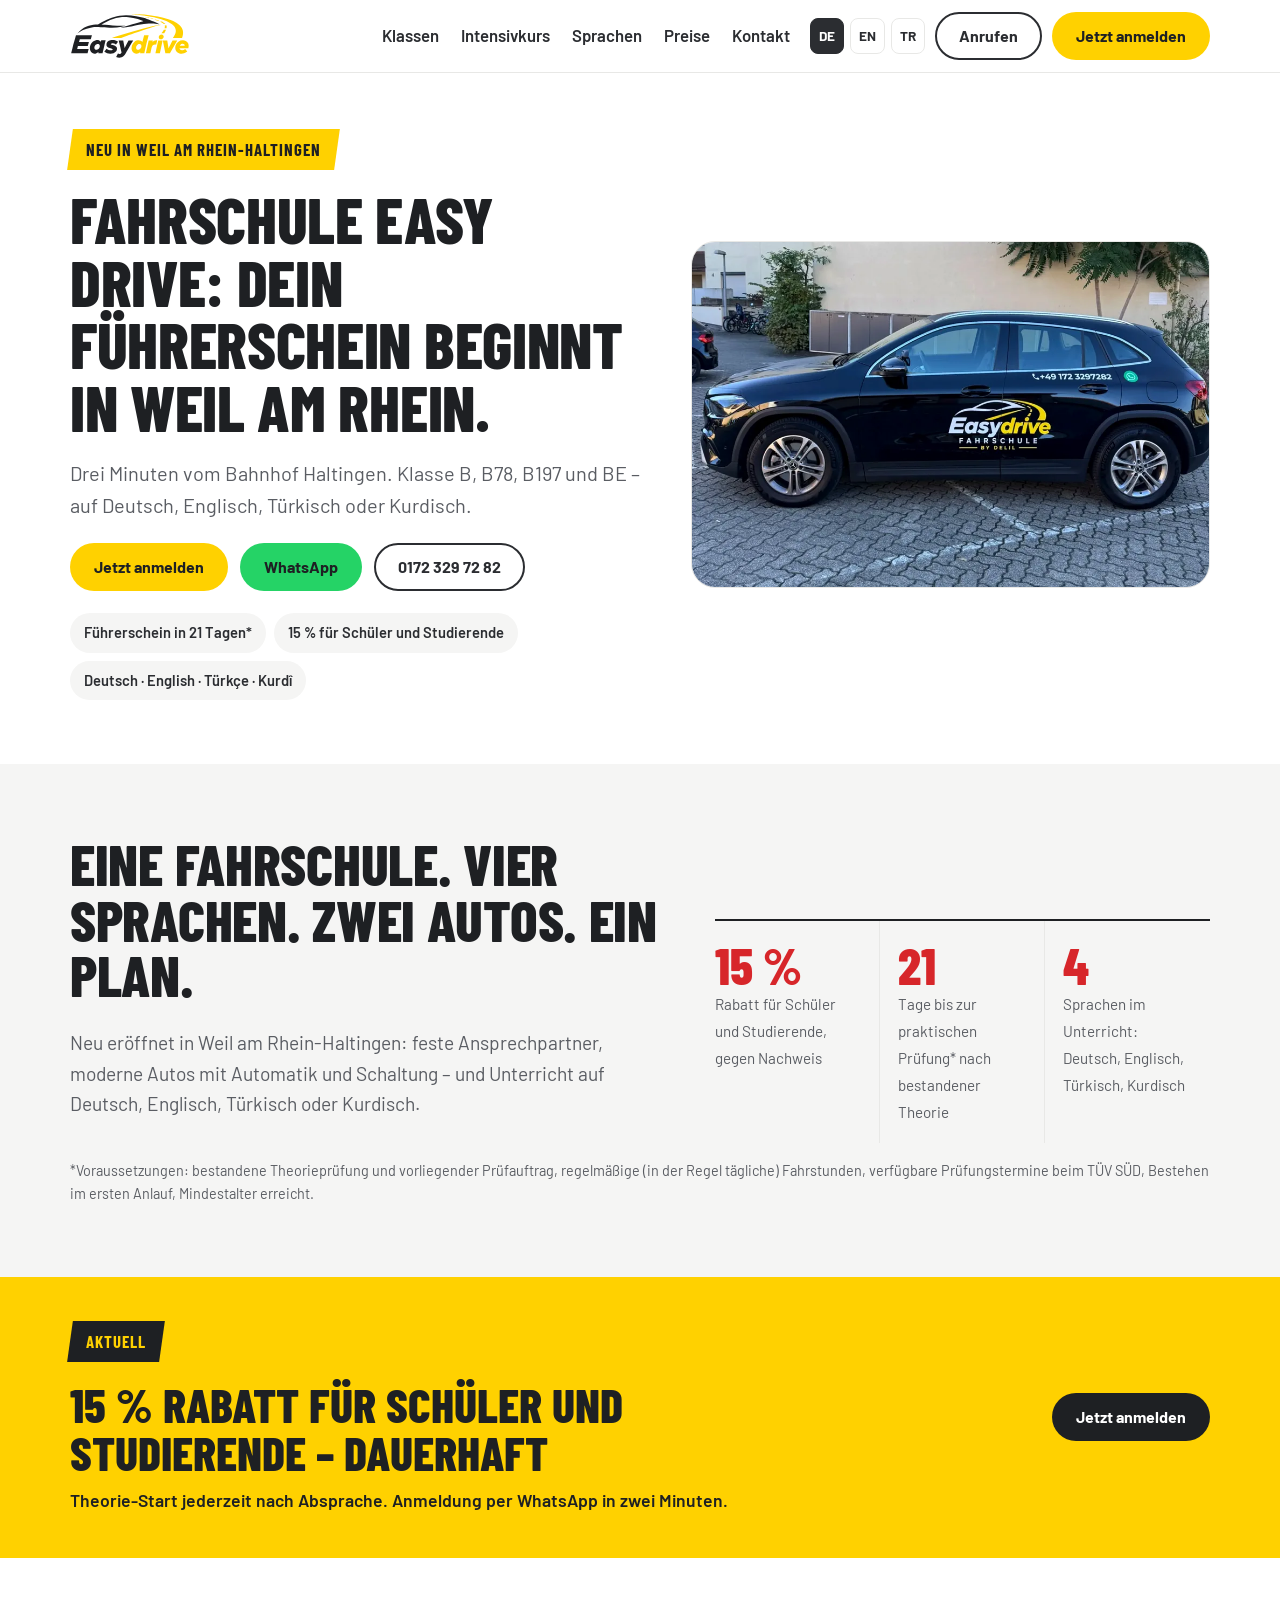
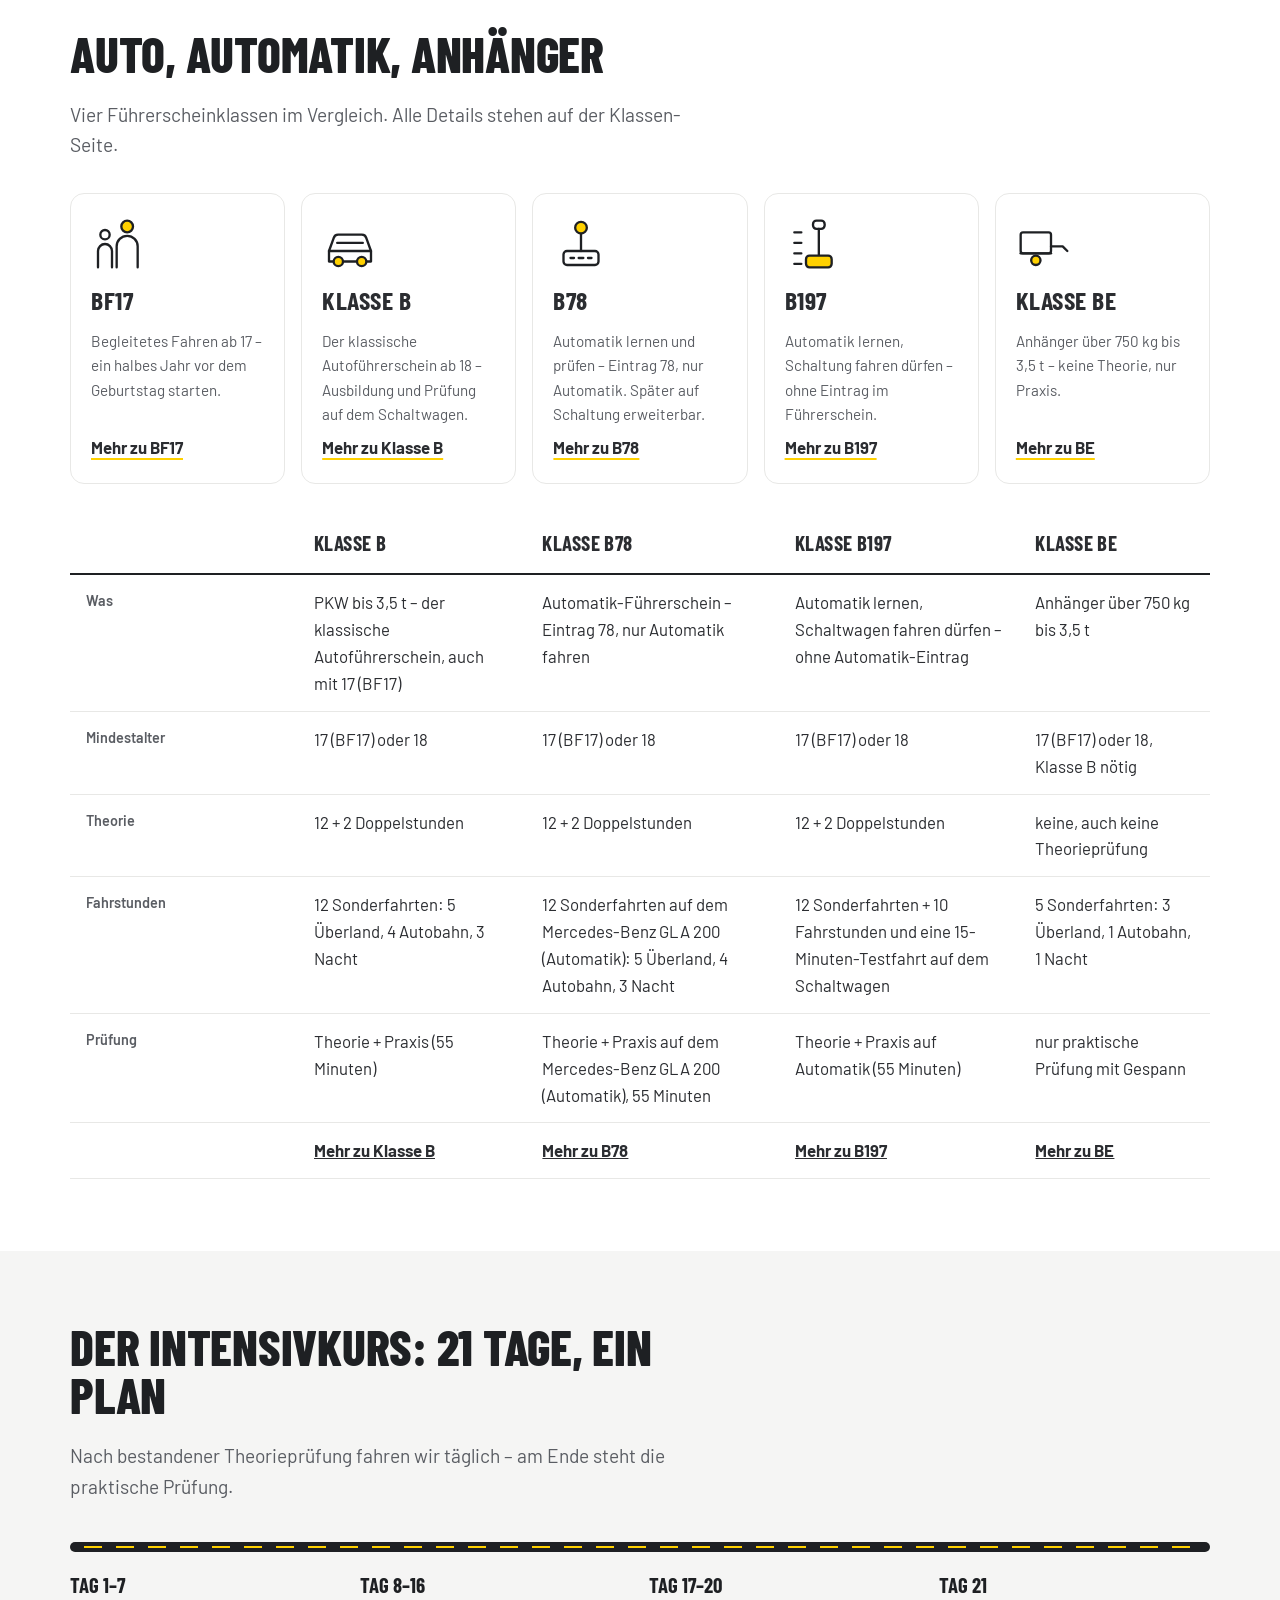
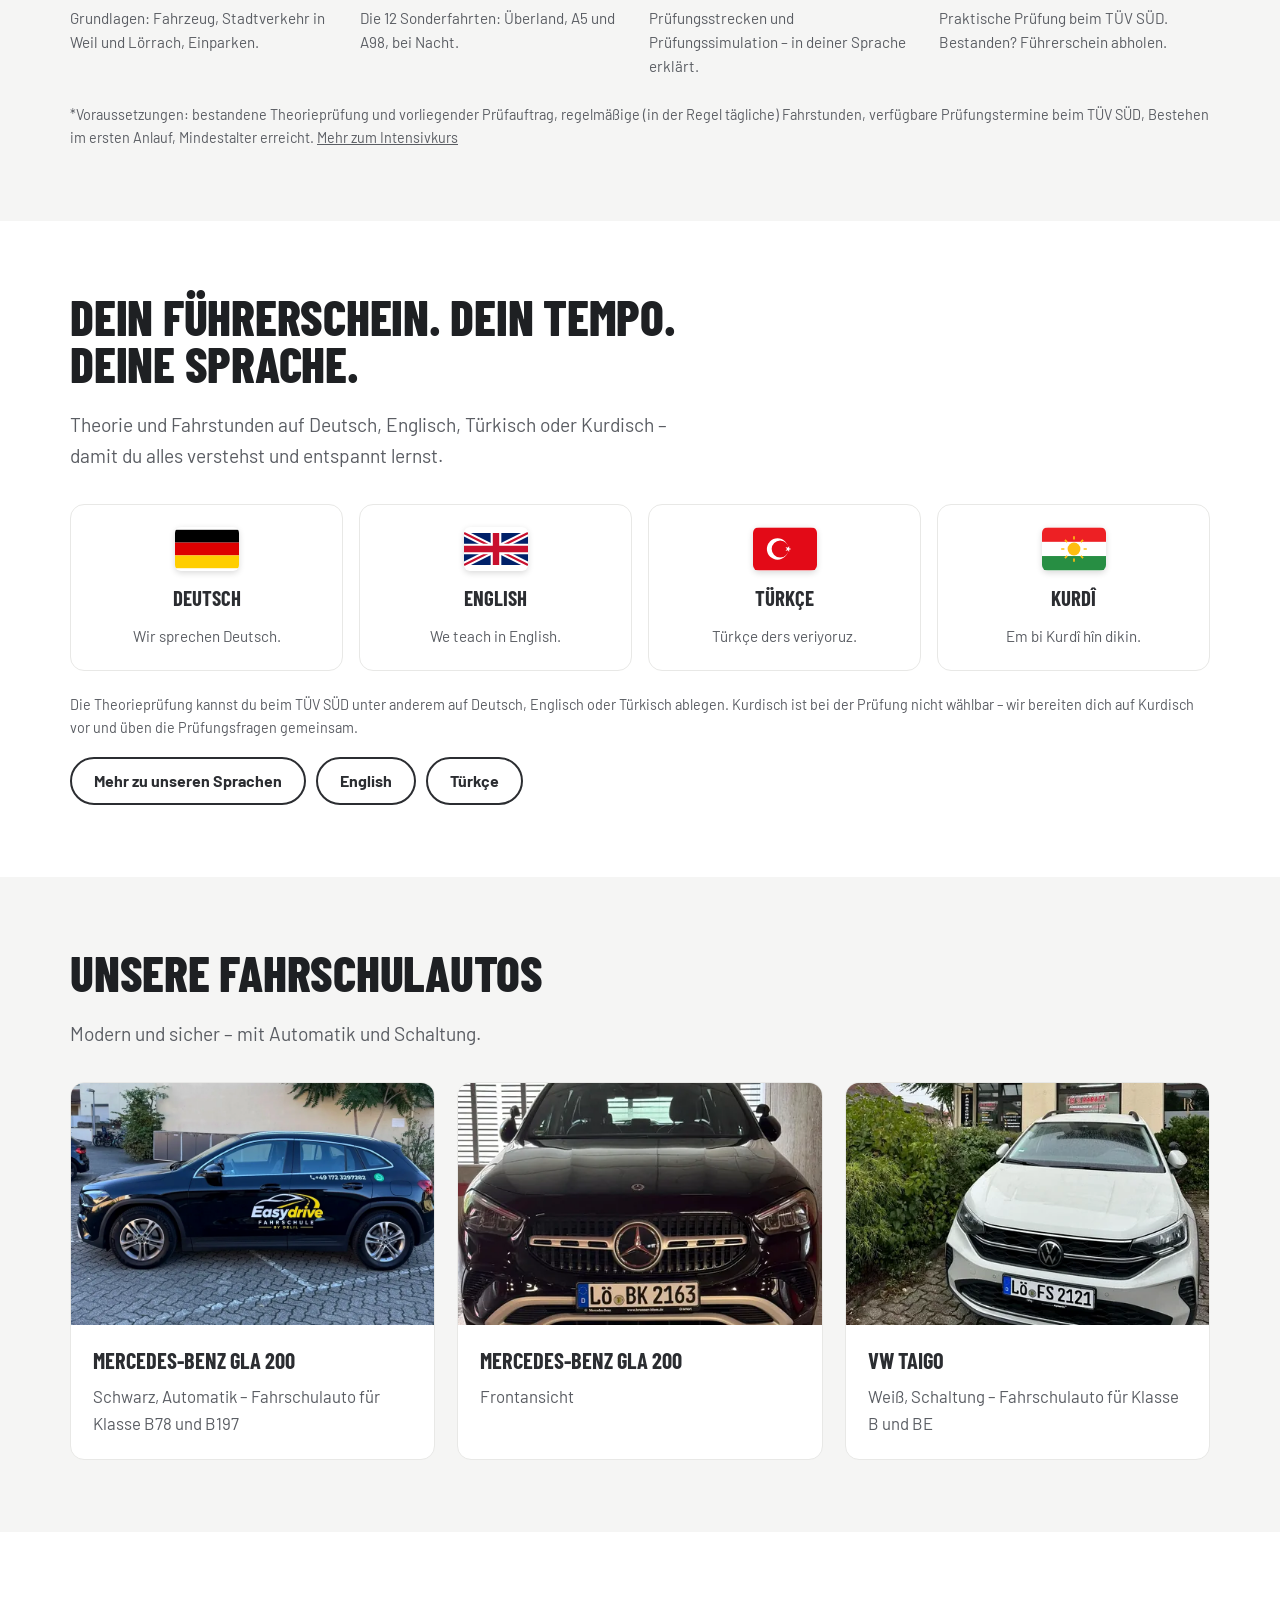
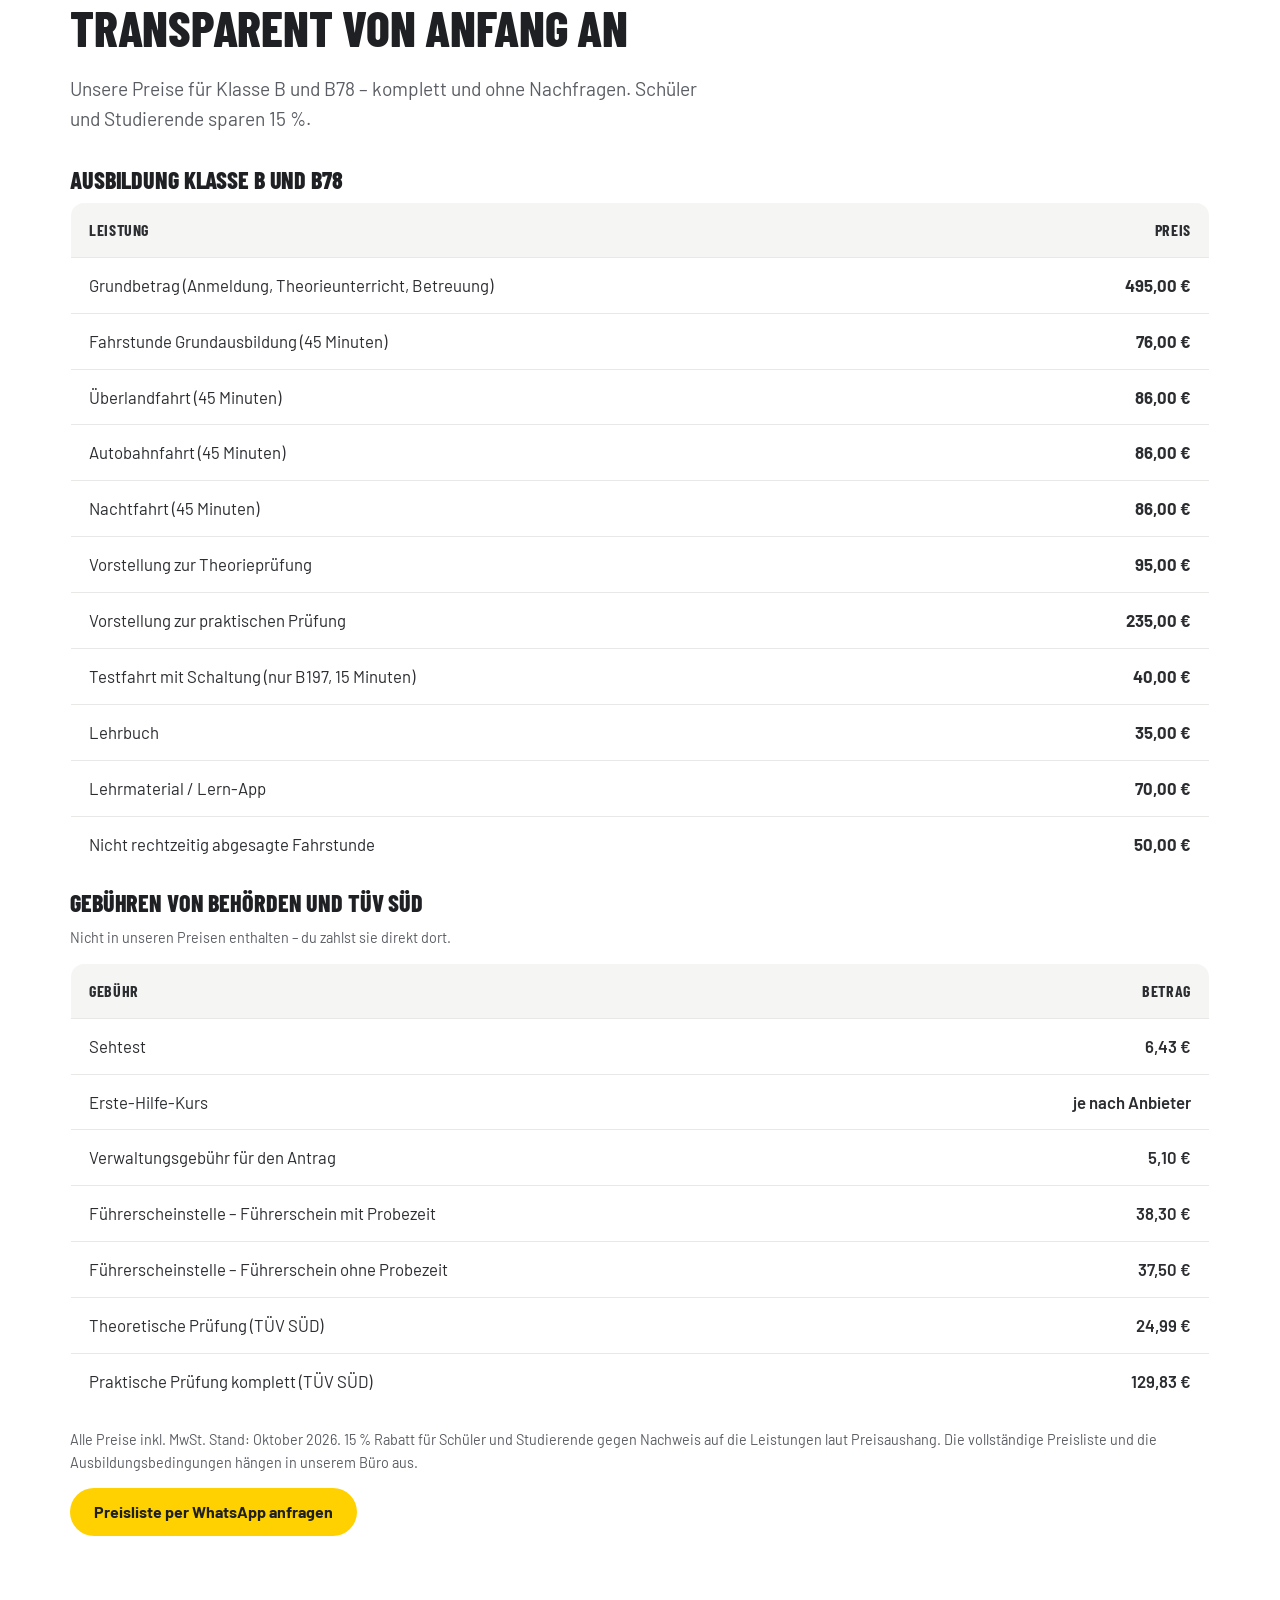
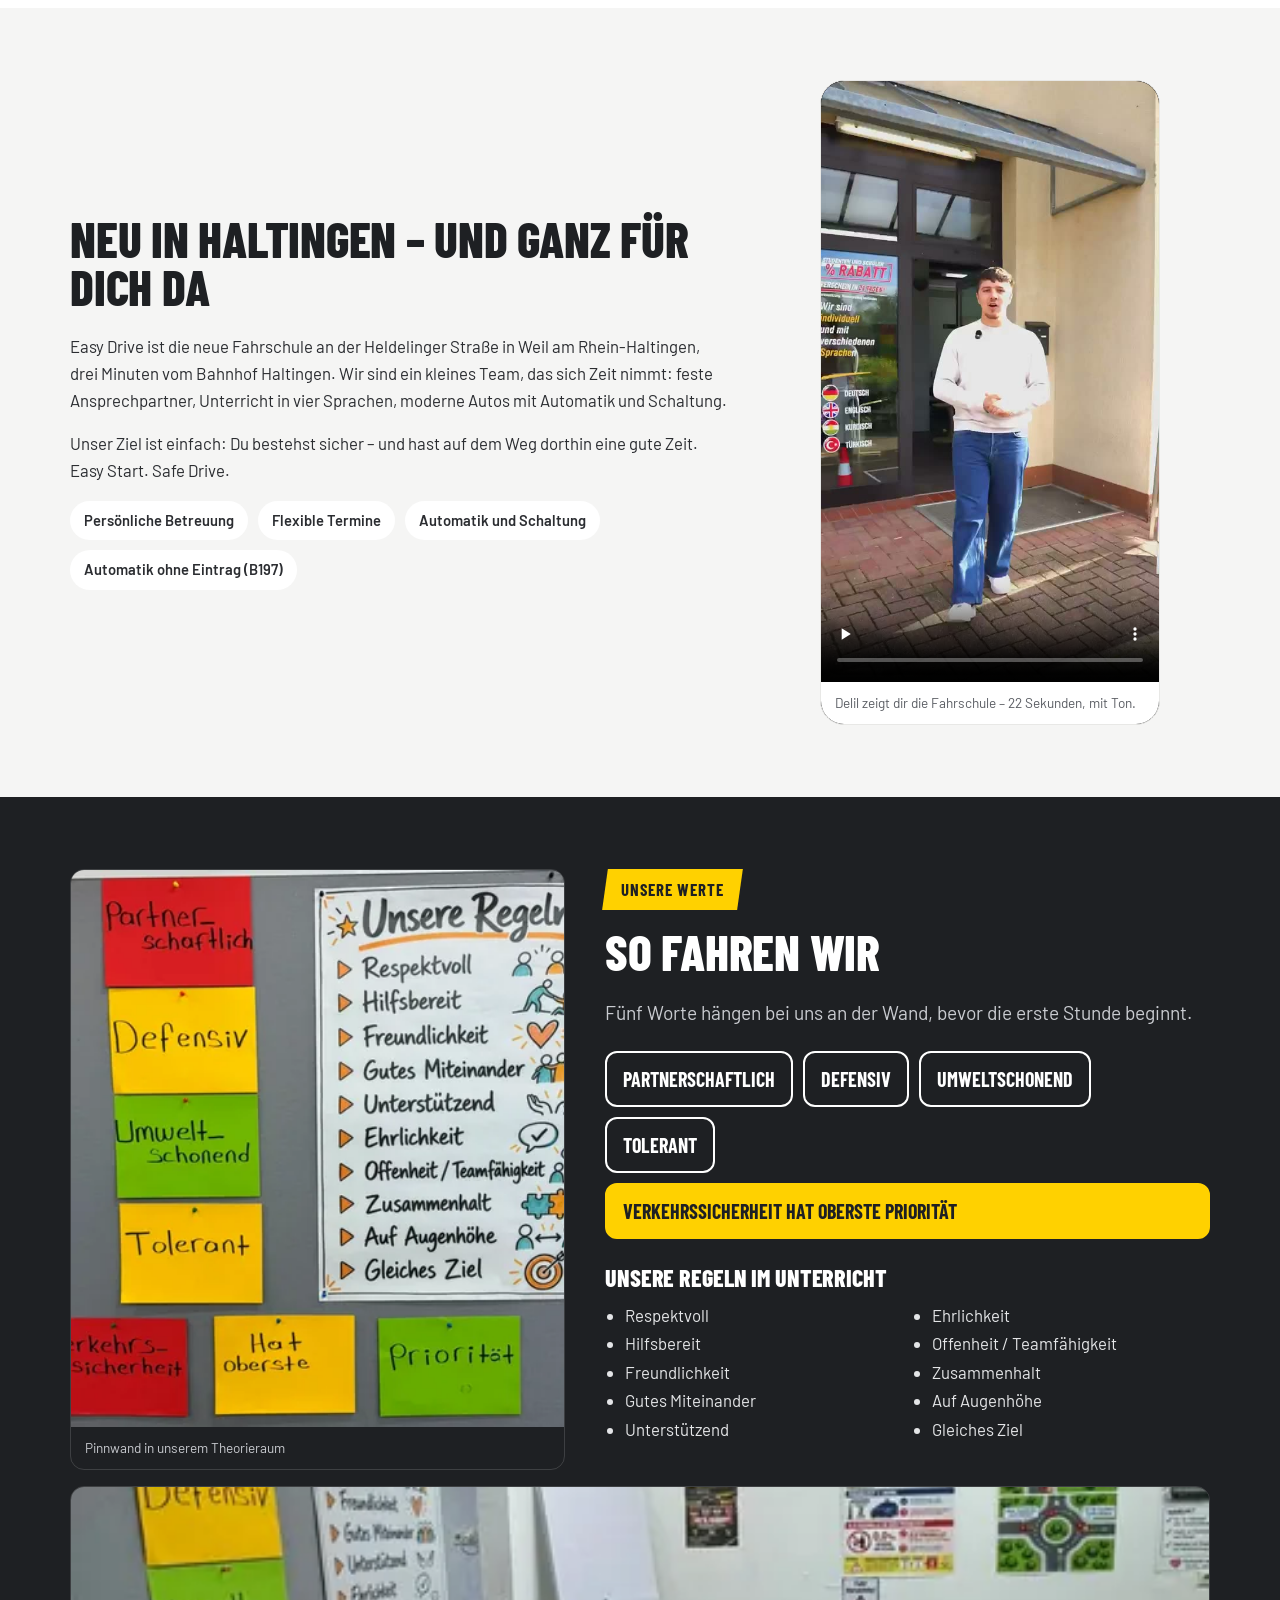
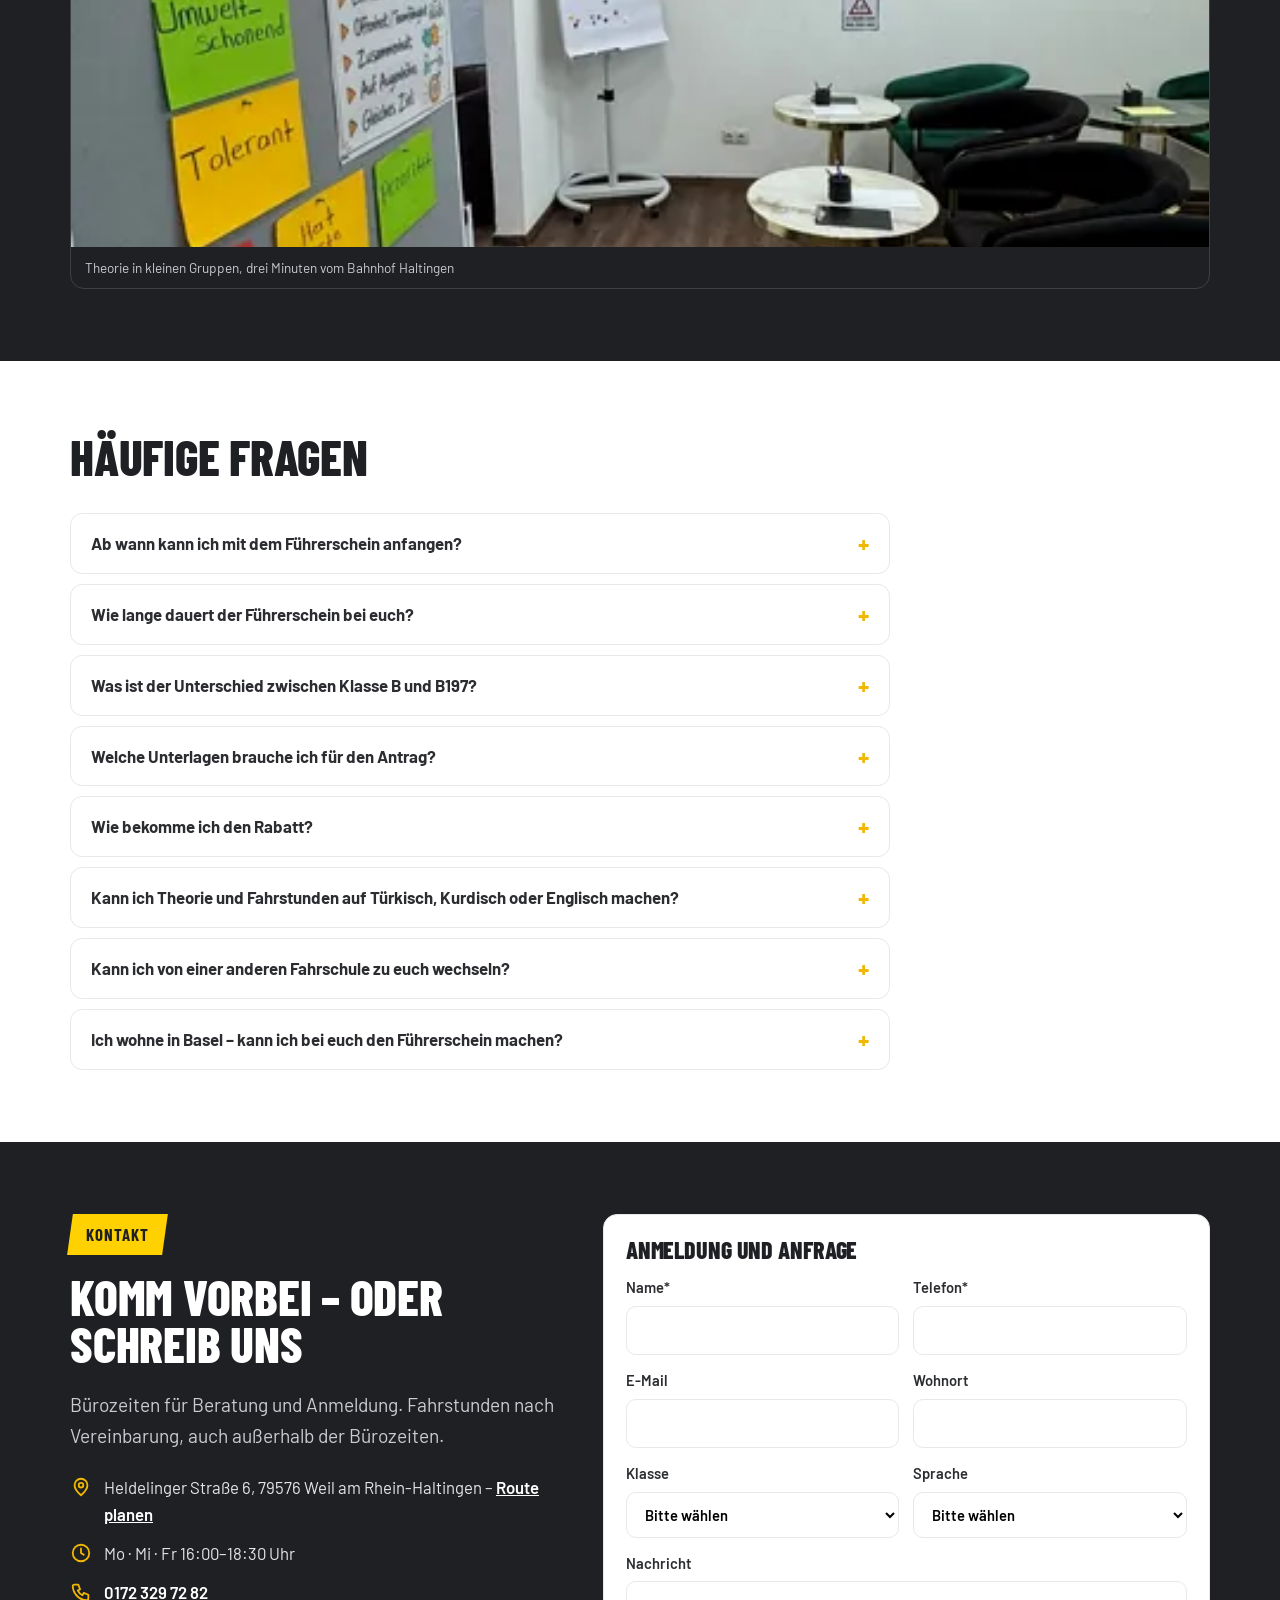
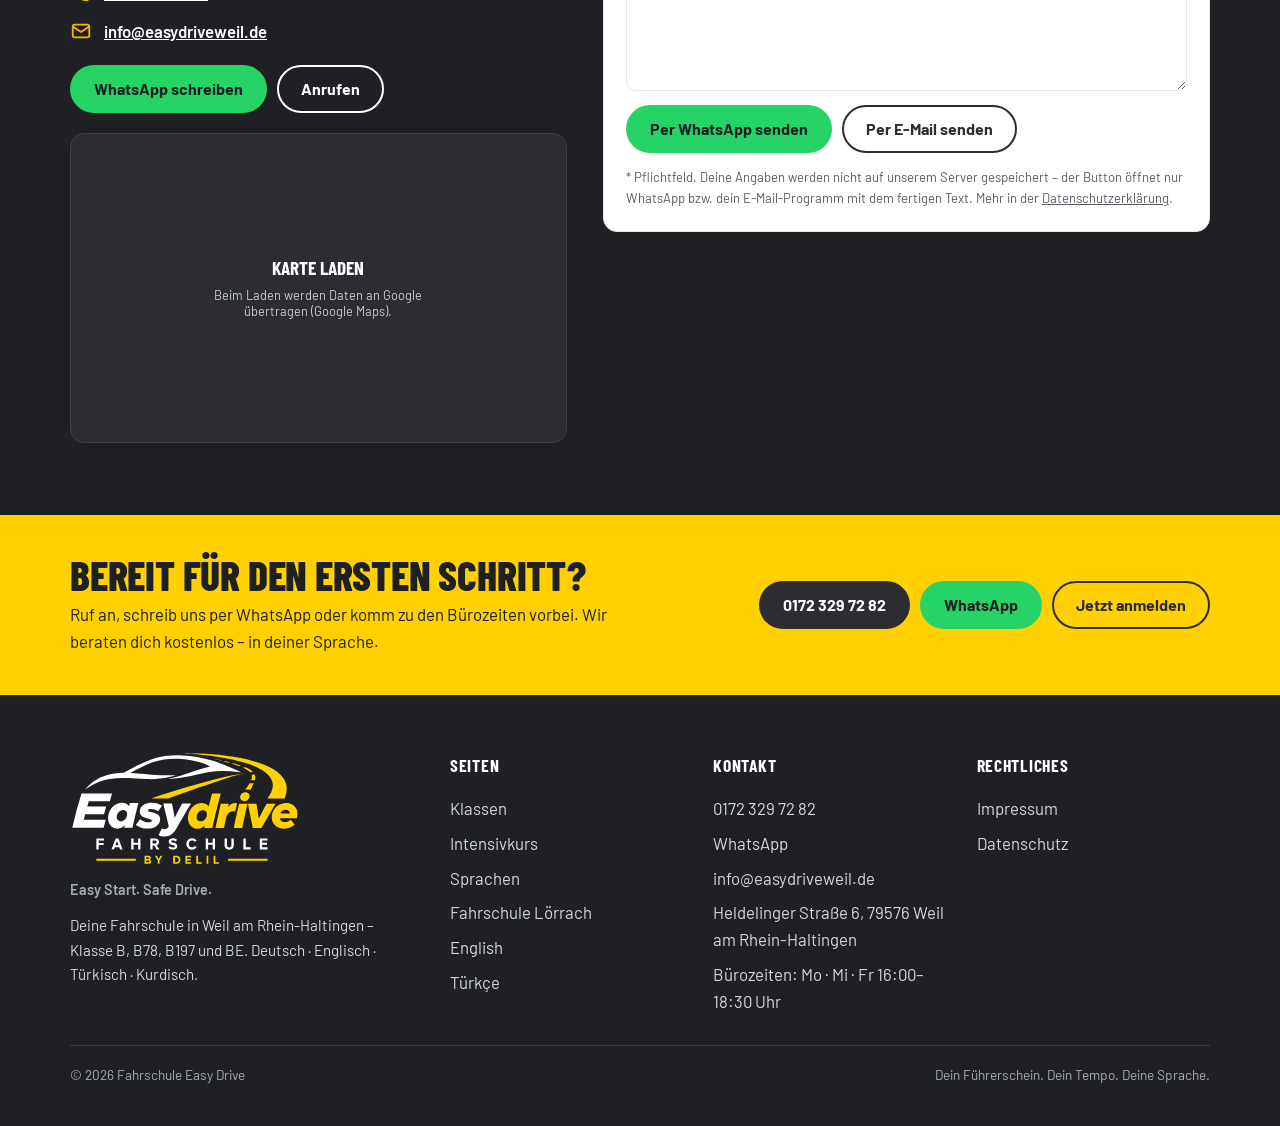
==== commit 92bf7108: "client logo, GLA named as the automatic car, B78 priced like B Preview build, still noindex. The cli" ====
--- a/index.html
+++ b/index.html
@@ -12,7 +12,7 @@
 <link rel="icon" href="assets/img/favicon.svg" type="image/svg+xml">
 <link rel="preload" href="assets/fonts/barlow-condensed-800-latin.woff2" as="font" type="font/woff2" crossorigin>
 <link rel="preload" href="assets/fonts/barlow-400-latin.woff2" as="font" type="font/woff2" crossorigin>
-<link rel="stylesheet" href="assets/css/styles.css?v=767b7064">
+<link rel="stylesheet" href="assets/css/styles.css?v=f4b23831">
 <meta property="og:type" content="website">
 <meta property="og:site_name" content="Fahrschule Easy Drive">
 <meta property="og:title" content="Fahrschule Weil am Rhein – Easy Drive · Führerschein in 21 Tagen*">
@@ -23,7 +23,7 @@
 <meta property="og:image:height" content="630">
 <meta property="og:locale" content="de_DE">
 <meta name="twitter:card" content="summary_large_image">
-<script type="application/ld+json">{"@context":"https://schema.org","@graph":[{"@type":["LocalBusiness","EducationalOrganization"],"@id":"https://www.easydriveweil.de/#business","name":"Fahrschule Easy Drive","alternateName":"Fahrschule Easy Drive Weil am Rhein","url":"https://www.easydriveweil.de/","image":"https://www.easydriveweil.de/assets/img/og.png","logo":"https://www.easydriveweil.de/assets/img/logo.svg","telephone":"+491723297282","email":"info@easydriveweil.de","priceRange":"€€","address":{"@type":"PostalAddress","streetAddress":"Heldelinger Straße 6","postalCode":"79576","addressLocality":"Weil am Rhein","addressRegion":"Baden-Württemberg","addressCountry":"DE"},"geo":{"@type":"GeoCoordinates","latitude":"47.6133","longitude":"7.6098"},"openingHoursSpecification":[{"@type":"OpeningHoursSpecification","dayOfWeek":["Monday","Wednesday","Friday"],"opens":"16:00","closes":"18:30"}],"knowsLanguage":["de","en","tr","ku"],"areaServed":["Weil am Rhein","Haltingen","Friedlingen","Lörrach","Binzen","Eimeldingen","Efringen-Kirchen","Grenzach-Wyhlen","Rheinfelden (Baden)","Dreiländereck"],"hasOfferCatalog":{"@type":"OfferCatalog","name":"Führerscheinklassen","itemListElement":[{"@type":"Offer","itemOffered":{"@type":"Service","name":"Führerschein Klasse B (PKW, auch BF17)","url":"https://www.easydriveweil.de/fuehrerscheinklassen/#b"}},{"@type":"Offer","itemOffered":{"@type":"Service","name":"Führerschein Klasse B78 (Automatik)","url":"https://www.easydriveweil.de/fuehrerscheinklassen/#b78"}},{"@type":"Offer","itemOffered":{"@type":"Service","name":"Führerschein Klasse B197 (Automatik mit Schaltkompetenz)","url":"https://www.easydriveweil.de/fuehrerscheinklassen/#b197"}},{"@type":"Offer","itemOffered":{"@type":"Service","name":"Führerschein Klasse BE (Anhänger)","url":"https://www.easydriveweil.de/fuehrerscheinklassen/#be"}},{"@type":"Offer","itemOffered":{"@type":"Service","name":"Intensivkurs – Führerschein in 21 Tagen","url":"https://www.easydriveweil.de/intensivkurs/"}}]}}]}</script>
+<script type="application/ld+json">{"@context":"https://schema.org","@graph":[{"@type":["LocalBusiness","EducationalOrganization"],"@id":"https://www.easydriveweil.de/#business","name":"Fahrschule Easy Drive","alternateName":"Fahrschule Easy Drive Weil am Rhein","url":"https://www.easydriveweil.de/","image":"https://www.easydriveweil.de/assets/img/og.png","logo":"https://www.easydriveweil.de/assets/img/logo-full-light.svg","telephone":"+491723297282","email":"info@easydriveweil.de","priceRange":"€€","address":{"@type":"PostalAddress","streetAddress":"Heldelinger Straße 6","postalCode":"79576","addressLocality":"Weil am Rhein","addressRegion":"Baden-Württemberg","addressCountry":"DE"},"geo":{"@type":"GeoCoordinates","latitude":"47.6133","longitude":"7.6098"},"openingHoursSpecification":[{"@type":"OpeningHoursSpecification","dayOfWeek":["Monday","Wednesday","Friday"],"opens":"16:00","closes":"18:30"}],"knowsLanguage":["de","en","tr","ku"],"areaServed":["Weil am Rhein","Haltingen","Friedlingen","Lörrach","Binzen","Eimeldingen","Efringen-Kirchen","Grenzach-Wyhlen","Rheinfelden (Baden)","Dreiländereck"],"hasOfferCatalog":{"@type":"OfferCatalog","name":"Führerscheinklassen","itemListElement":[{"@type":"Offer","itemOffered":{"@type":"Service","name":"Führerschein Klasse B (PKW, auch BF17)","url":"https://www.easydriveweil.de/fuehrerscheinklassen/#b"}},{"@type":"Offer","itemOffered":{"@type":"Service","name":"Führerschein Klasse B78 (Automatik)","url":"https://www.easydriveweil.de/fuehrerscheinklassen/#b78"}},{"@type":"Offer","itemOffered":{"@type":"Service","name":"Führerschein Klasse B197 (Automatik mit Schaltkompetenz)","url":"https://www.easydriveweil.de/fuehrerscheinklassen/#b197"}},{"@type":"Offer","itemOffered":{"@type":"Service","name":"Führerschein Klasse BE (Anhänger)","url":"https://www.easydriveweil.de/fuehrerscheinklassen/#be"}},{"@type":"Offer","itemOffered":{"@type":"Service","name":"Intensivkurs – Führerschein in 21 Tagen","url":"https://www.easydriveweil.de/intensivkurs/"}}]}}]}</script>
 </head>
 
 <body data-page="home" data-promo-until="2026-11-05">
@@ -31,8 +31,7 @@
 <header class="nav" id="nav">
   <div class="wrap nav__inner">
     <a class="brand" href="" aria-label="Fahrschule Easy Drive – Startseite">
-      <img class="brand__mark" src="assets/img/logo.svg" width="40" height="40" alt="">
-      <span class="brand__word" lang="de">Easy Drive<small>Fahrschule · Weil am Rhein</small></span>
+      <img class="brand__logo" src="assets/img/logo-wordmark.svg" width="1228" height="472" alt="">
     </a>
     <button class="nav__toggle" id="navToggle" type="button" aria-expanded="false" aria-controls="navLinks" aria-label="Menü"><span></span><span></span><span></span></button>
     <nav class="nav__links" id="navLinks" aria-label="Menü">
@@ -116,8 +115,8 @@
         <tr><td>Was</td><td>PKW bis 3,5 t – der klassische Autoführerschein, auch mit 17 (BF17)</td><td>Automatik-Führerschein – Eintrag 78, nur Automatik fahren</td><td>Automatik lernen, Schaltwagen fahren dürfen – ohne Automatik-Eintrag</td><td>Anhänger über 750 kg bis 3,5 t</td></tr>
         <tr><td>Mindestalter</td><td>17 (BF17) oder 18</td><td>17 (BF17) oder 18</td><td>17 (BF17) oder 18</td><td>17 (BF17) oder 18, Klasse B nötig</td></tr>
         <tr><td>Theorie</td><td>12 + 2 Doppelstunden</td><td>12 + 2 Doppelstunden</td><td>12 + 2 Doppelstunden</td><td>keine, auch keine Theorieprüfung</td></tr>
-        <tr><td>Fahrstunden</td><td>12 Sonderfahrten: 5 Überland, 4 Autobahn, 3 Nacht</td><td>12 Sonderfahrten auf dem Automatik-Auto: 5 Überland, 4 Autobahn, 3 Nacht</td><td>12 Sonderfahrten + 10 Fahrstunden und eine 15-Minuten-Testfahrt auf dem Schaltwagen</td><td>5 Sonderfahrten: 3 Überland, 1 Autobahn, 1 Nacht</td></tr>
-        <tr><td>Prüfung</td><td>Theorie + Praxis (55 Minuten)</td><td>Theorie + Praxis auf dem Automatik-Auto (55 Minuten)</td><td>Theorie + Praxis auf Automatik (55 Minuten)</td><td>nur praktische Prüfung mit Gespann</td></tr>
+        <tr><td>Fahrstunden</td><td>12 Sonderfahrten: 5 Überland, 4 Autobahn, 3 Nacht</td><td>12 Sonderfahrten auf dem Mercedes-Benz GLA 200 (Automatik): 5 Überland, 4 Autobahn, 3 Nacht</td><td>12 Sonderfahrten + 10 Fahrstunden und eine 15-Minuten-Testfahrt auf dem Schaltwagen</td><td>5 Sonderfahrten: 3 Überland, 1 Autobahn, 1 Nacht</td></tr>
+        <tr><td>Prüfung</td><td>Theorie + Praxis (55 Minuten)</td><td>Theorie + Praxis auf dem Mercedes-Benz GLA 200 (Automatik), 55 Minuten</td><td>Theorie + Praxis auf Automatik (55 Minuten)</td><td>nur praktische Prüfung mit Gespann</td></tr>
         <tr><td></td><td><a href="fuehrerscheinklassen/#b">Mehr zu Klasse B</a></td><td><a href="fuehrerscheinklassen/#b78">Mehr zu B78</a></td><td><a href="fuehrerscheinklassen/#b197">Mehr zu B197</a></td><td><a href="fuehrerscheinklassen/#be">Mehr zu BE</a></td></tr>
       </tbody>
     </table>
@@ -173,7 +172,7 @@
           srcset="assets/img/photos/car-side-480.webp 480w, assets/img/photos/car-side-960.webp 960w, assets/img/photos/car-side-1440.webp 1440w"
           sizes="(max-width: 860px) 100vw, 560px" width="1440" height="960" loading="lazy" decoding="async"
           alt="Schwarzer Mercedes-Benz GLA 200 der Fahrschule Easy Drive mit Beschriftung, Seitenansicht"></div>
-        <div class="fleet__body"><h3>Mercedes-Benz GLA 200</h3><p>Schwarz – Fahrschulauto für Klasse B und B197</p></div>
+        <div class="fleet__body"><h3>Mercedes-Benz GLA 200</h3><p>Schwarz, Automatik – Fahrschulauto für Klasse B78 und B197</p></div>
       </div>
       <div class="fleet__card">
         <div class="fleet__img"><img src="assets/img/photos/car-garage-960.webp"
@@ -187,7 +186,7 @@
           srcset="assets/img/photos/car-taigo-480.webp 480w, assets/img/photos/car-taigo-960.webp 960w, assets/img/photos/car-taigo-1200.webp 1200w"
           sizes="(max-width: 760px) 100vw, 360px" width="1200" height="800" loading="lazy" decoding="async"
           alt="Weißer VW Taigo vor der Fahrschule in Weil am Rhein-Haltingen"></div>
-        <div class="fleet__body"><h3>VW Taigo</h3><p>Weiß – Fahrschulauto für Klasse B und BE</p></div>
+        <div class="fleet__body"><h3>VW Taigo</h3><p>Weiß, Schaltung – Fahrschulauto für Klasse B und BE</p></div>
       </div>
     </div>
   </div>
@@ -197,9 +196,9 @@
   <div class="wrap">
     <div class="section__head">
       <h2 class="h2">Transparent von Anfang an</h2>
-      <p class="lead">Unsere Preise für Klasse B – komplett und ohne Nachfragen. <span data-promo-launch>Bis 5. November 2026 sparen alle Neuanmeldungen 20 %.</span><span data-promo-done hidden>Schüler und Studierende sparen 15 %.</span></p>
-    </div>
-    <h3 class="h3">Ausbildung Klasse B</h3>
+      <p class="lead">Unsere Preise für Klasse B und B78 – komplett und ohne Nachfragen. <span data-promo-launch>Bis 5. November 2026 sparen alle Neuanmeldungen 20 %.</span><span data-promo-done hidden>Schüler und Studierende sparen 15 %.</span></p>
+    </div>
+    <h3 class="h3">Ausbildung Klasse B und B78</h3>
     <table class="prices">
       <thead><tr><th scope="col">Leistung</th><th scope="col">Preis</th></tr></thead>
       <tbody>
@@ -364,7 +363,8 @@
 <footer class="foot">
   <div class="wrap foot__inner">
     <div class="foot__brand">
-      <span class="brand__word">Easy Drive<small>Easy Start. Safe Drive.</small></span>
+      <img class="foot__logo" src="assets/img/logo-full.svg" width="1228" height="618" alt="Easydrive Fahrschule by Delil" loading="lazy">
+      <span class="foot__tagline">Easy Start. Safe Drive.</span>
       <p>Deine Fahrschule in Weil am Rhein-Haltingen – Klasse B, B78, B197 und BE. Deutsch · Englisch · Türkisch · Kurdisch.</p>
     </div>
     <nav class="foot__col" aria-label="Seiten">
@@ -402,6 +402,6 @@
   <a class="btn btn--primary" href="#anfrage">Jetzt anmelden</a>
 </div>
 
-<script src="assets/js/app.js?v=767b7064" defer></script>
+<script src="assets/js/app.js?v=f4b23831" defer></script>
 </body>
 </html>
--- a/assets/css/styles.css
+++ b/assets/css/styles.css
@@ -66,9 +66,7 @@
 .nav.is-scrolled{box-shadow:0 8px 24px rgba(30,32,35,.08)}
 .nav__inner{display:flex;align-items:center;gap:20px;min-height:72px;position:relative}
 .brand{display:inline-flex;align-items:center;gap:10px;text-decoration:none}
-.brand__mark{width:40px;height:40px}
-.brand__word{font-family:var(--f-display);font-weight:800;font-size:1.45rem;text-transform:uppercase;letter-spacing:.02em;line-height:1}
-.brand__word small{display:block;font-family:var(--f-body);font-size:.72rem;font-weight:600;letter-spacing:.02em;text-transform:none;color:var(--muted);margin-top:3px}
+.brand__logo{display:block;height:46px;width:auto}
 .nav__links{display:flex;gap:22px;margin-left:auto}
 .nav__links a{text-decoration:none;font-weight:600;color:var(--anthracite);padding:6px 0;border-bottom:2px solid transparent}
 .nav__links a:hover,.nav__links a[aria-current="page"]{border-color:var(--yellow)}
@@ -249,8 +247,8 @@
 /* ---------- footer ---------- */
 .foot{background:var(--anthracite-2);color:#d5d7db;padding:56px 0 40px}
 .foot__inner{display:grid;grid-template-columns:1.5fr 1fr 1fr 1fr;gap:30px;padding-bottom:30px;border-bottom:1px solid rgba(255,255,255,.12)}
-.foot .brand__word{color:#fff}
-.foot .brand__word small{color:#a9acb3}
+.foot__logo{display:block;width:230px;height:auto;margin:0 0 12px}
+.foot__tagline{display:block;color:#a9acb3;font-size:.9rem;font-weight:600;margin:0 0 10px}
 .foot__brand p{margin:12px 0 0;max-width:34ch;font-size:.95rem}
 .foot__h{font-family:var(--f-display);text-transform:uppercase;letter-spacing:.04em;font-weight:700;font-size:1.1rem;color:#fff;margin-bottom:8px;display:block}
 .foot__col{display:flex;flex-direction:column;gap:8px}
@@ -289,7 +287,7 @@
 @media (max-width:980px){.about,.contact,.classblock{grid-template-columns:1fr}.grid--3{grid-template-columns:1fr 1fr}.steps{grid-template-columns:repeat(2,1fr)}.lang{grid-template-columns:1fr 1fr}.foot__inner{grid-template-columns:1fr 1fr}.keyfacts{position:static}}
 /* below 900 px the header (896 px wide in German) folds into the burger menu; the other phone rules start at 760 px */
 @media (max-width:1080px){.nav__links{display:none;position:absolute;left:0;right:0;top:72px;background:#fff;flex-direction:column;gap:0;padding:10px 16px 16px;border-bottom:1px solid var(--line);box-shadow:0 8px 24px rgba(30,32,35,.08)}.nav__links.is-open{display:flex}.nav__links a{padding:12px 0;border-bottom:1px solid var(--line)}.nav__toggle{display:block;margin-left:auto}.nav__actions .btn{display:none}.sticky{display:flex;gap:8px}.foot{padding-bottom:110px}}
-@media (max-width:760px){.hero__side{margin-top:18px}.grid--3,.grid--2,.offer,.fleet,.form__row{grid-template-columns:1fr}.steps{grid-template-columns:1fr}.section{padding:52px 0}.foot__inner{grid-template-columns:1fr}.timeline li{grid-template-columns:1fr}.brand__word small{display:none}}
+@media (max-width:760px){.hero__side{margin-top:18px}.grid--3,.grid--2,.offer,.fleet,.form__row{grid-template-columns:1fr}.steps{grid-template-columns:1fr}.section{padding:52px 0}.foot__inner{grid-template-columns:1fr}.timeline li{grid-template-columns:1fr}.brand__logo{height:38px}}
 @media (prefers-reduced-motion:reduce){html{scroll-behavior:auto}.btn,.nav{transition:none}}
 
 /* ---------- editorial blocks ---------- */
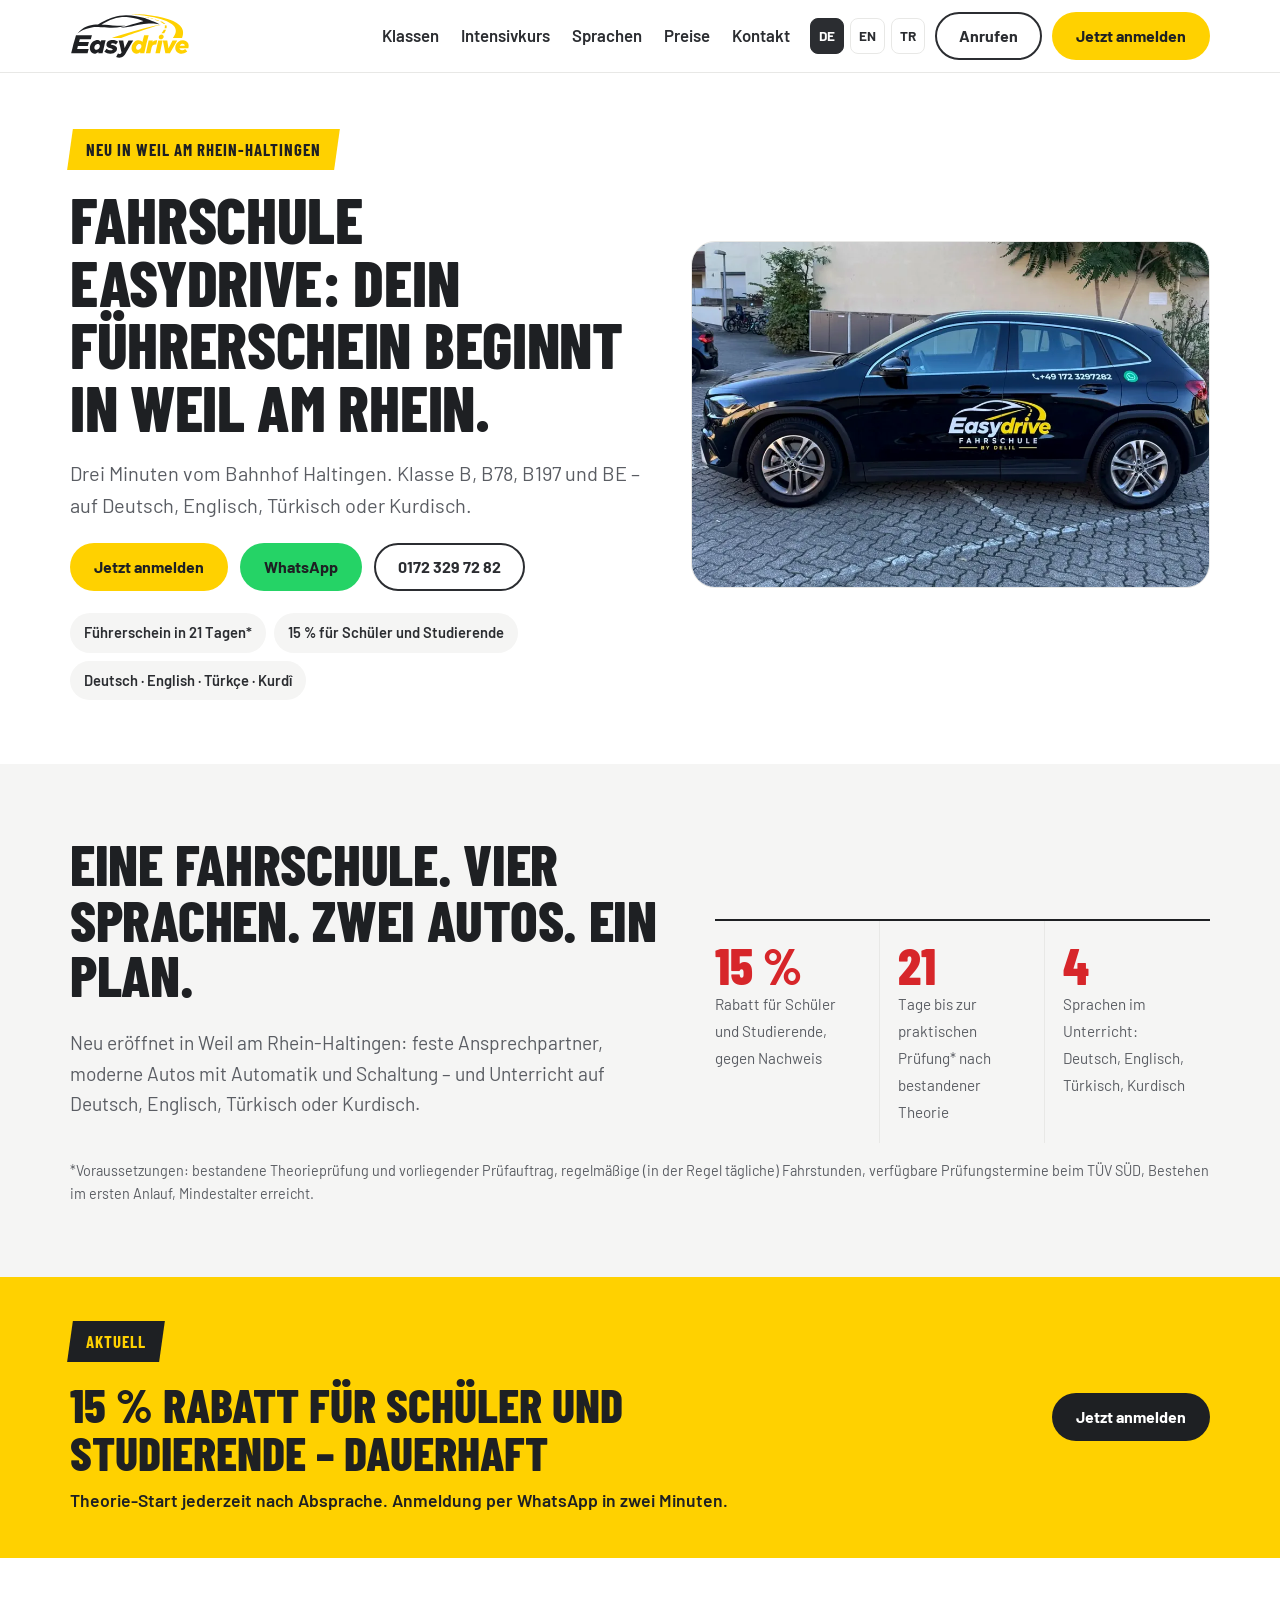
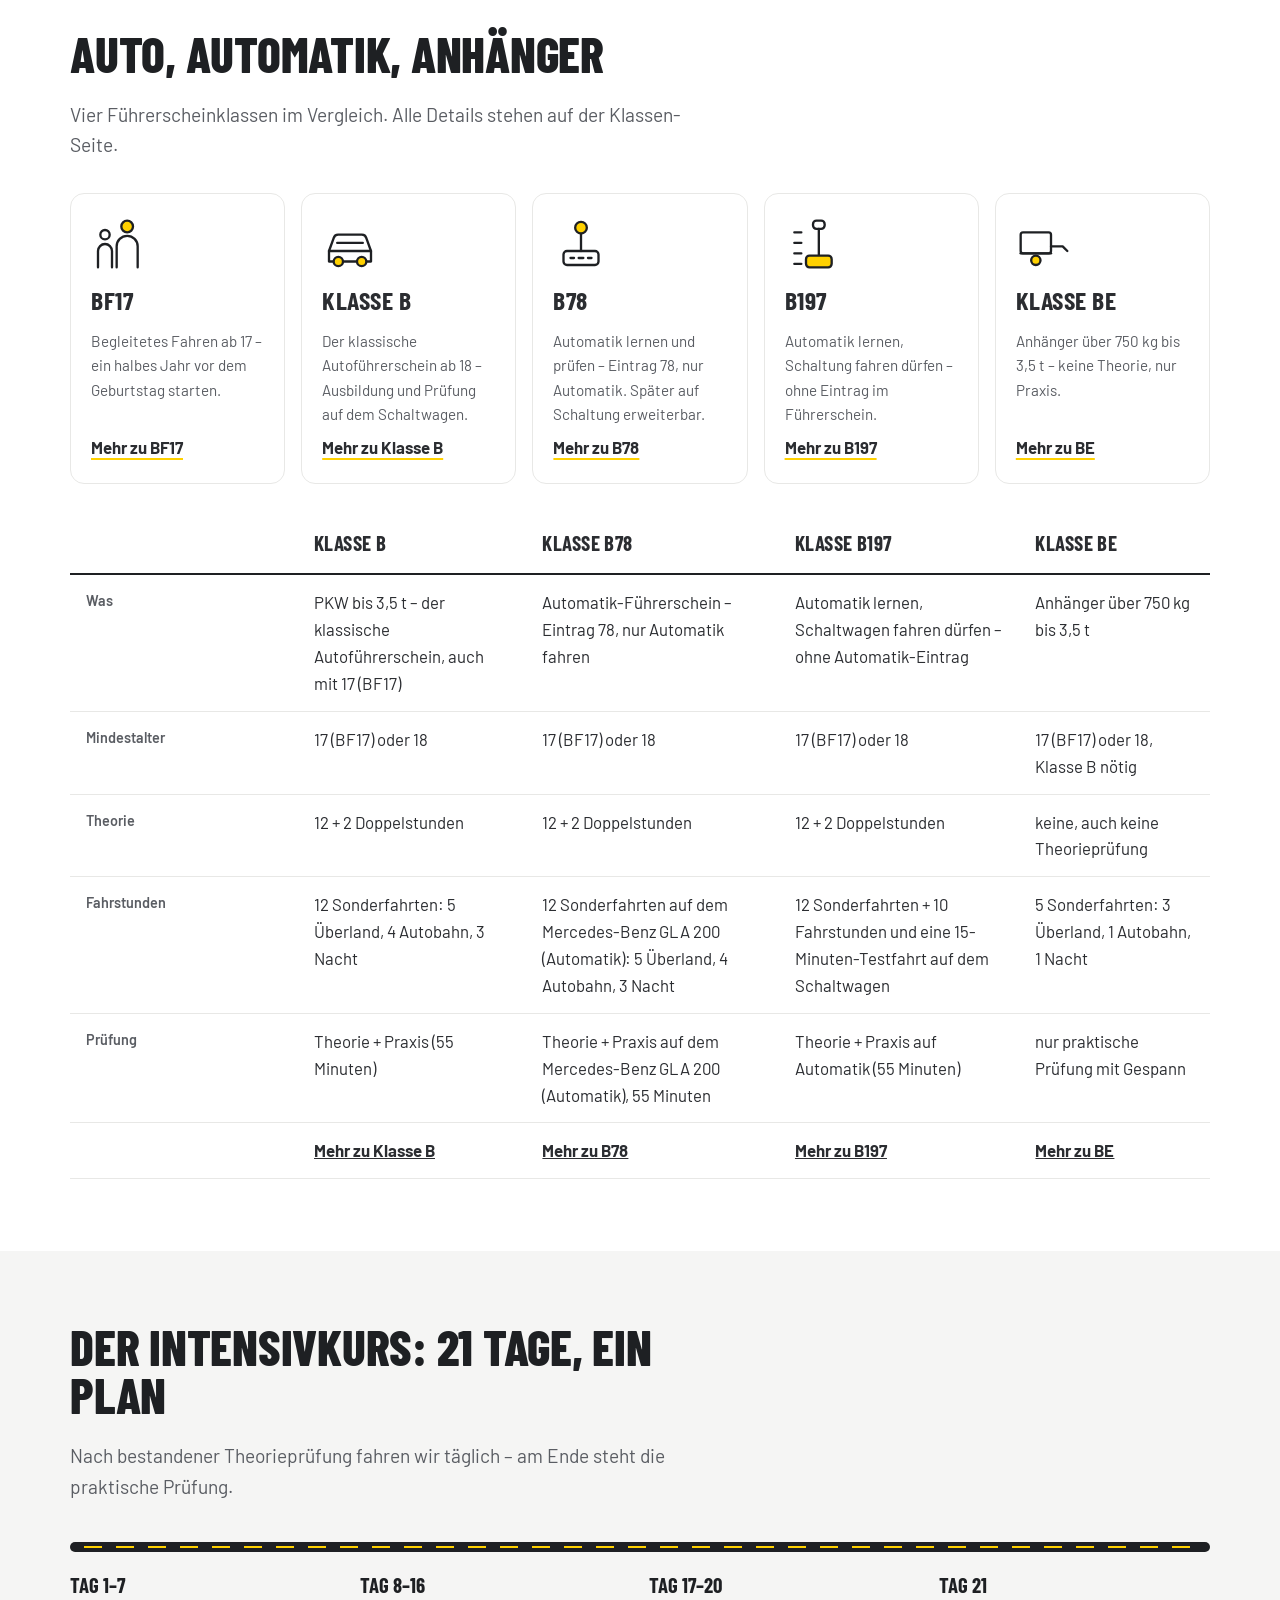
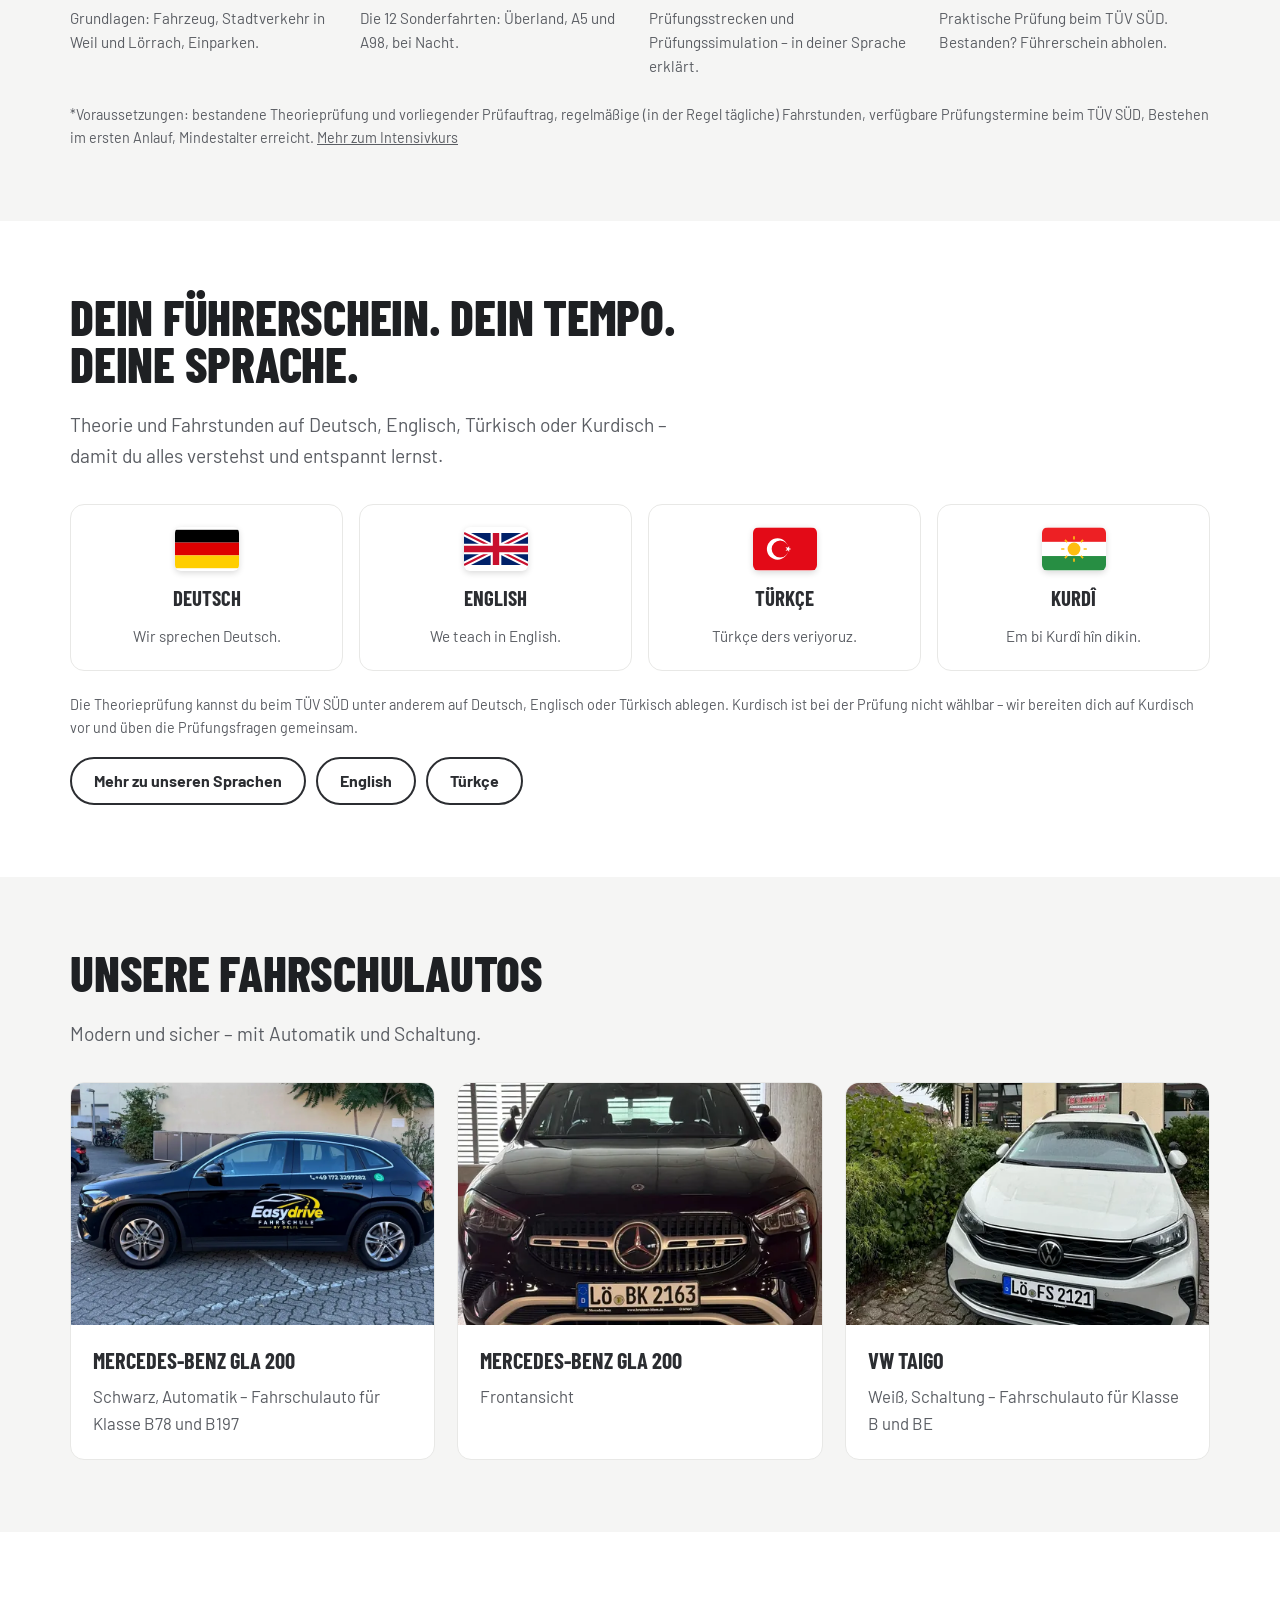
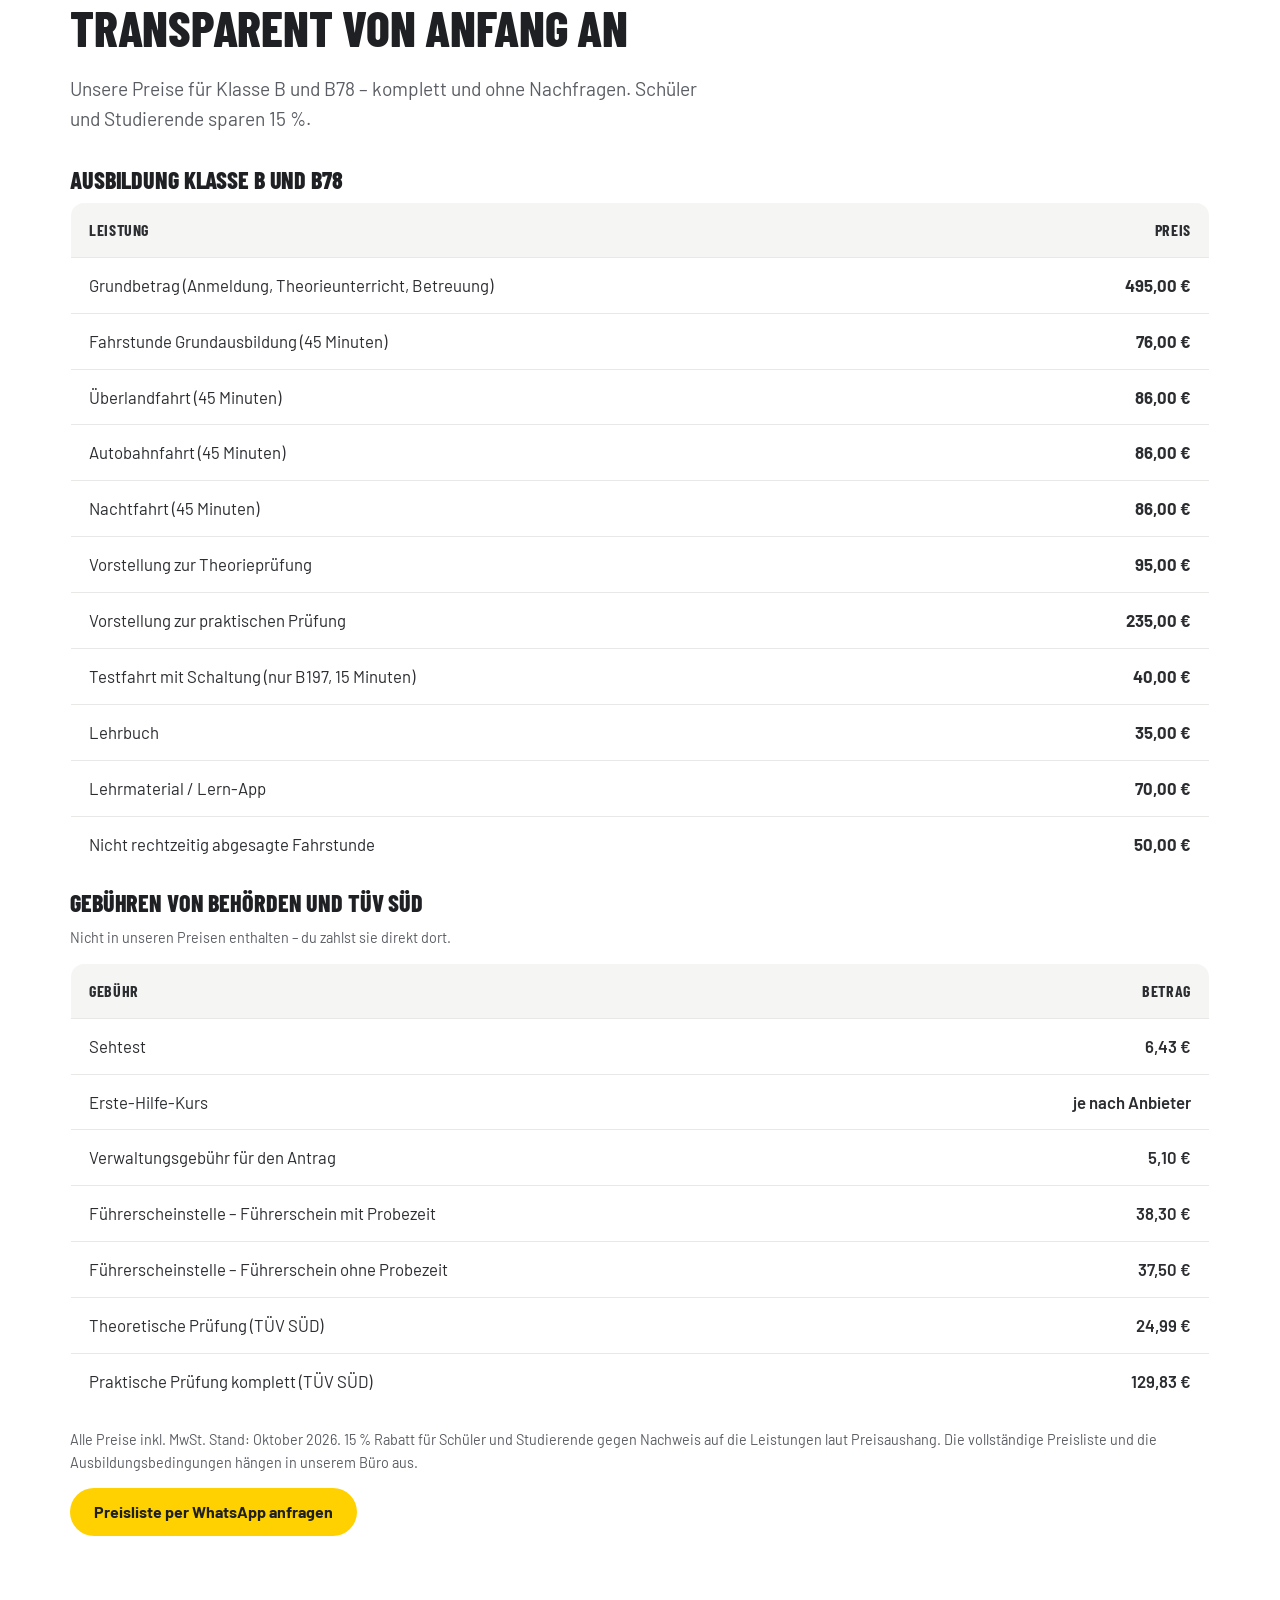
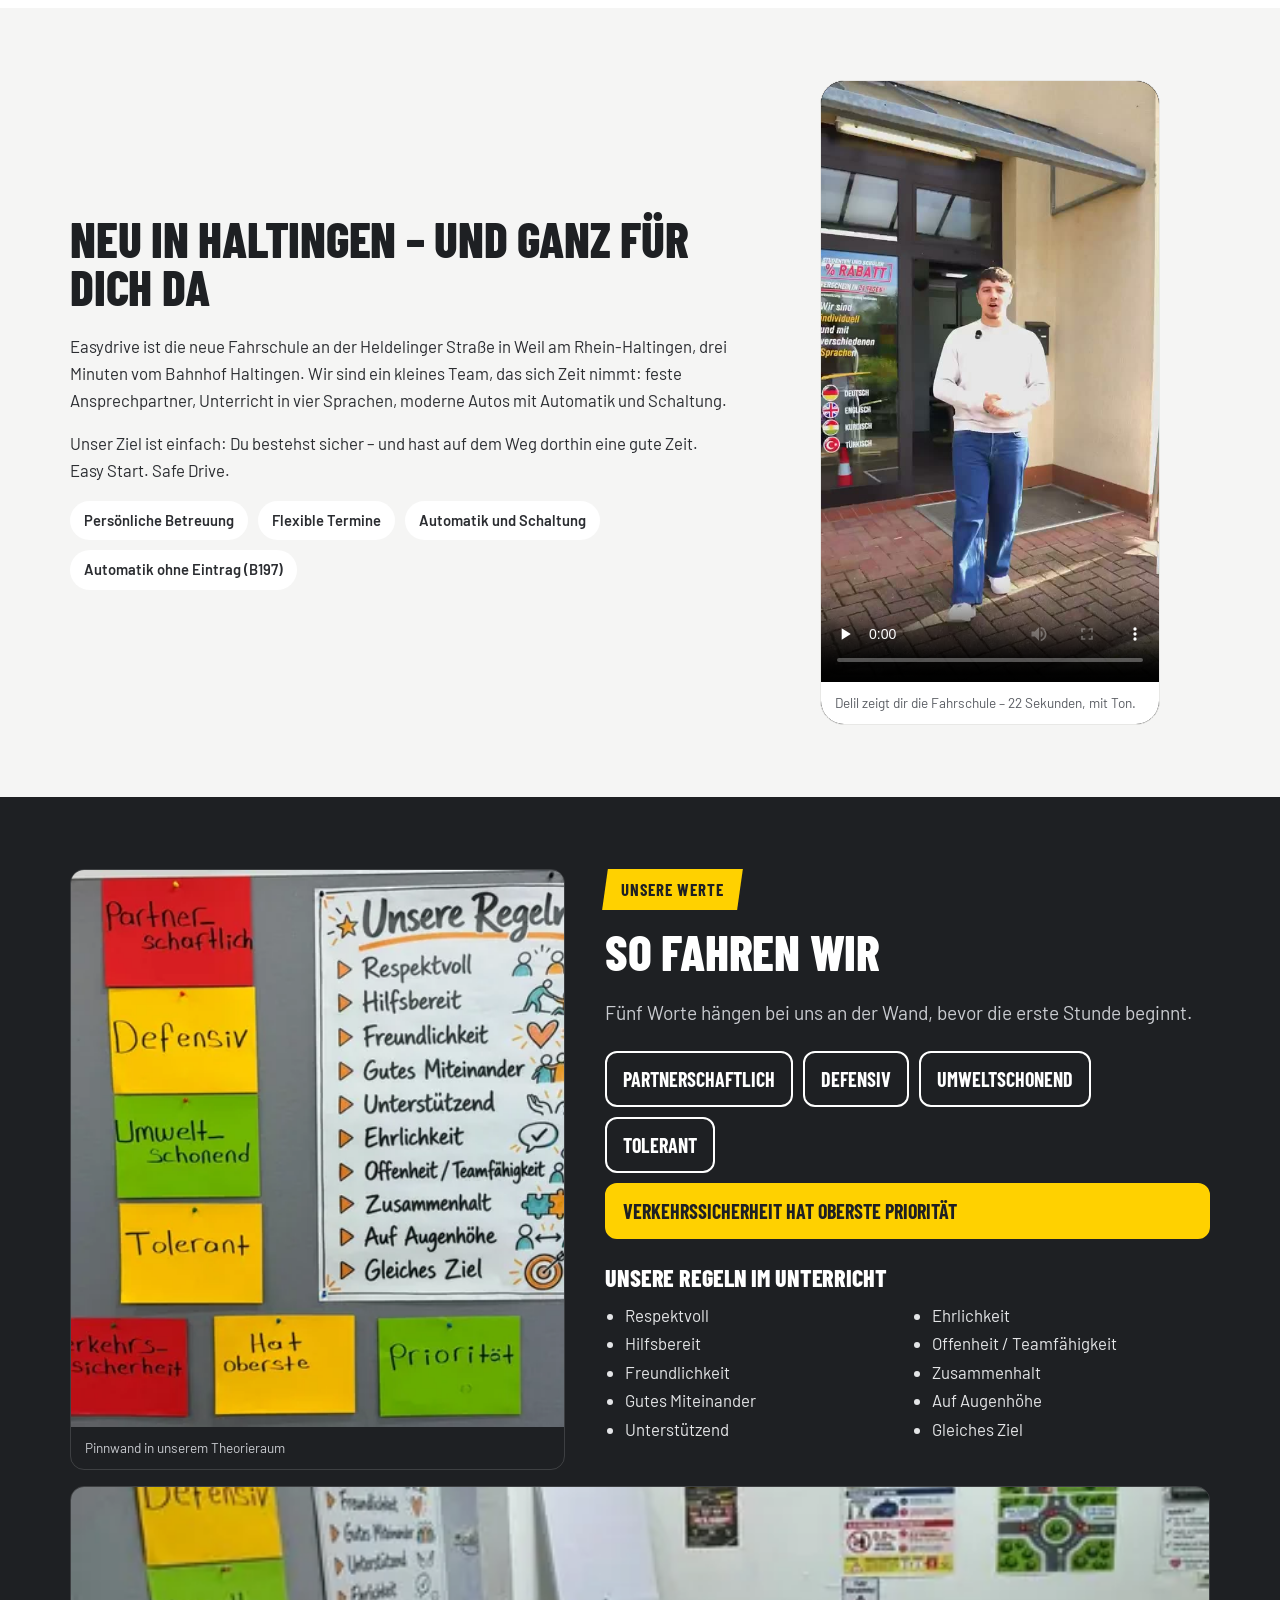
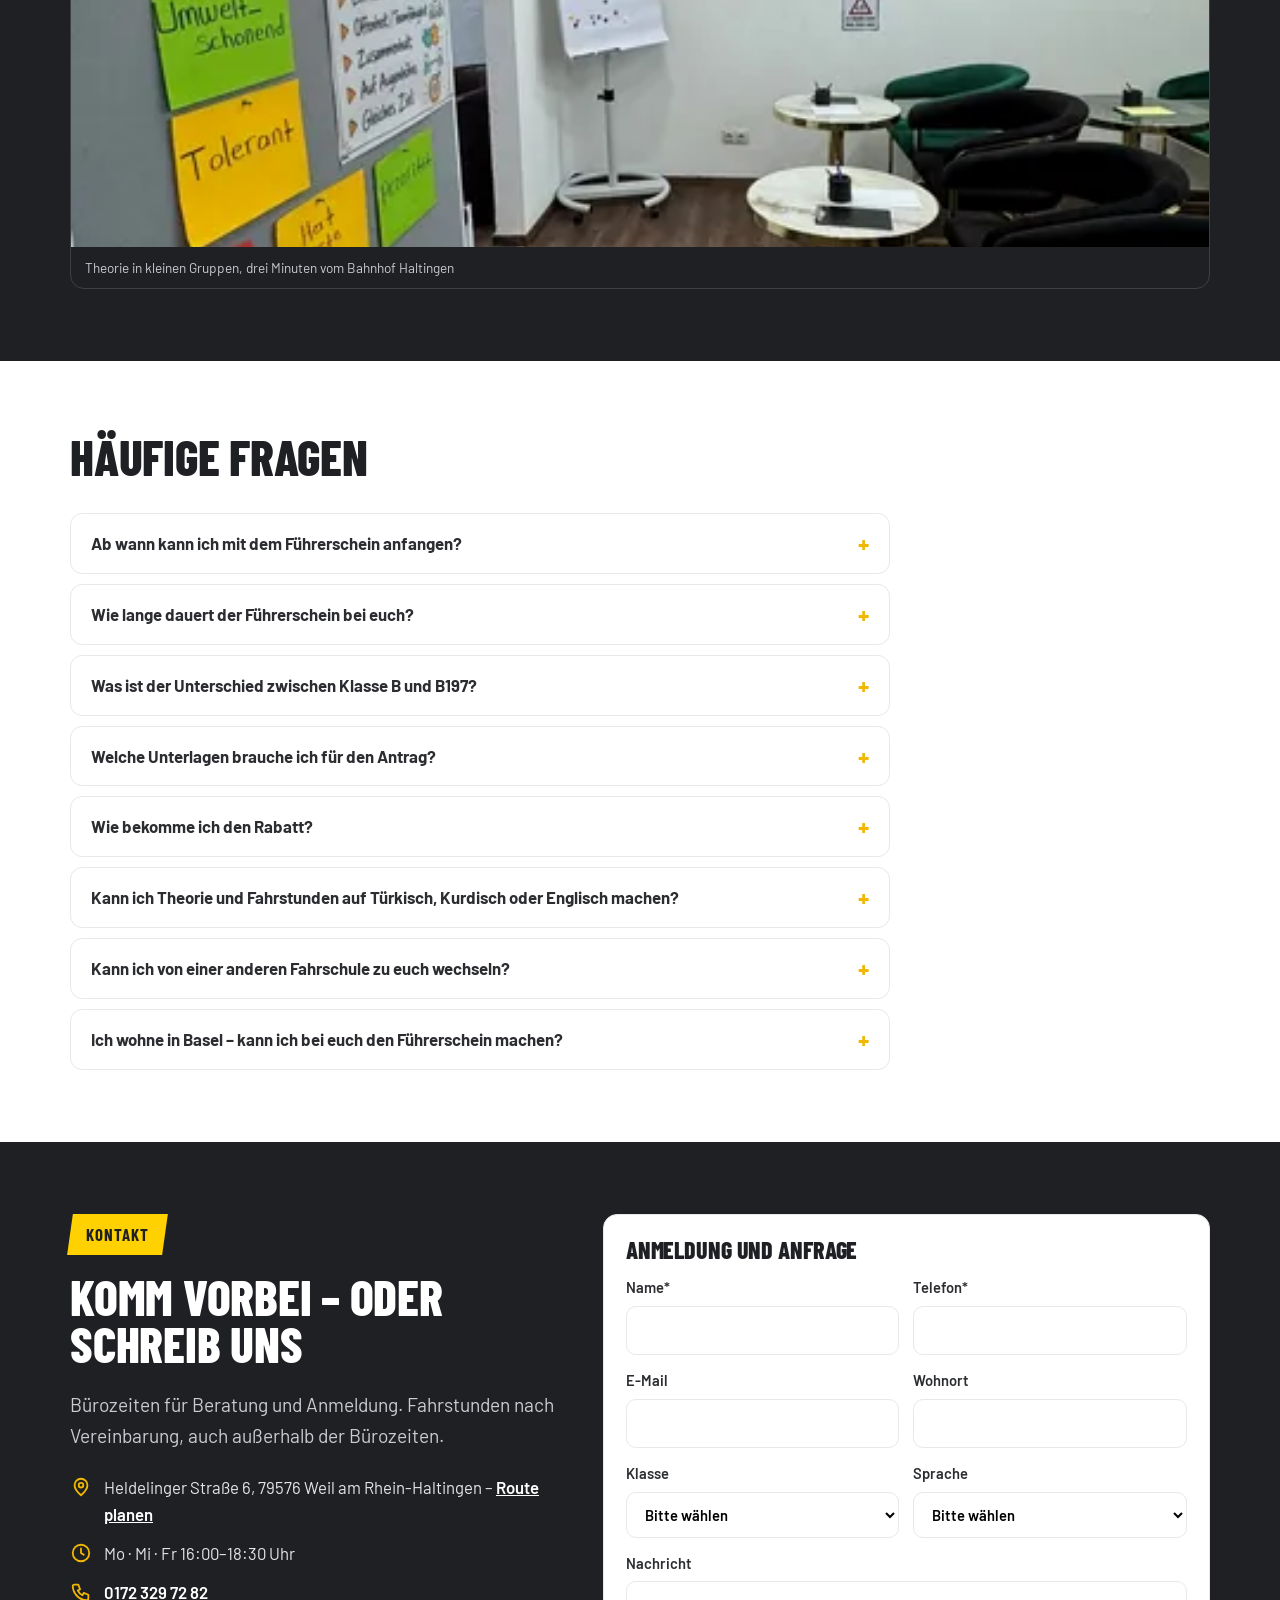
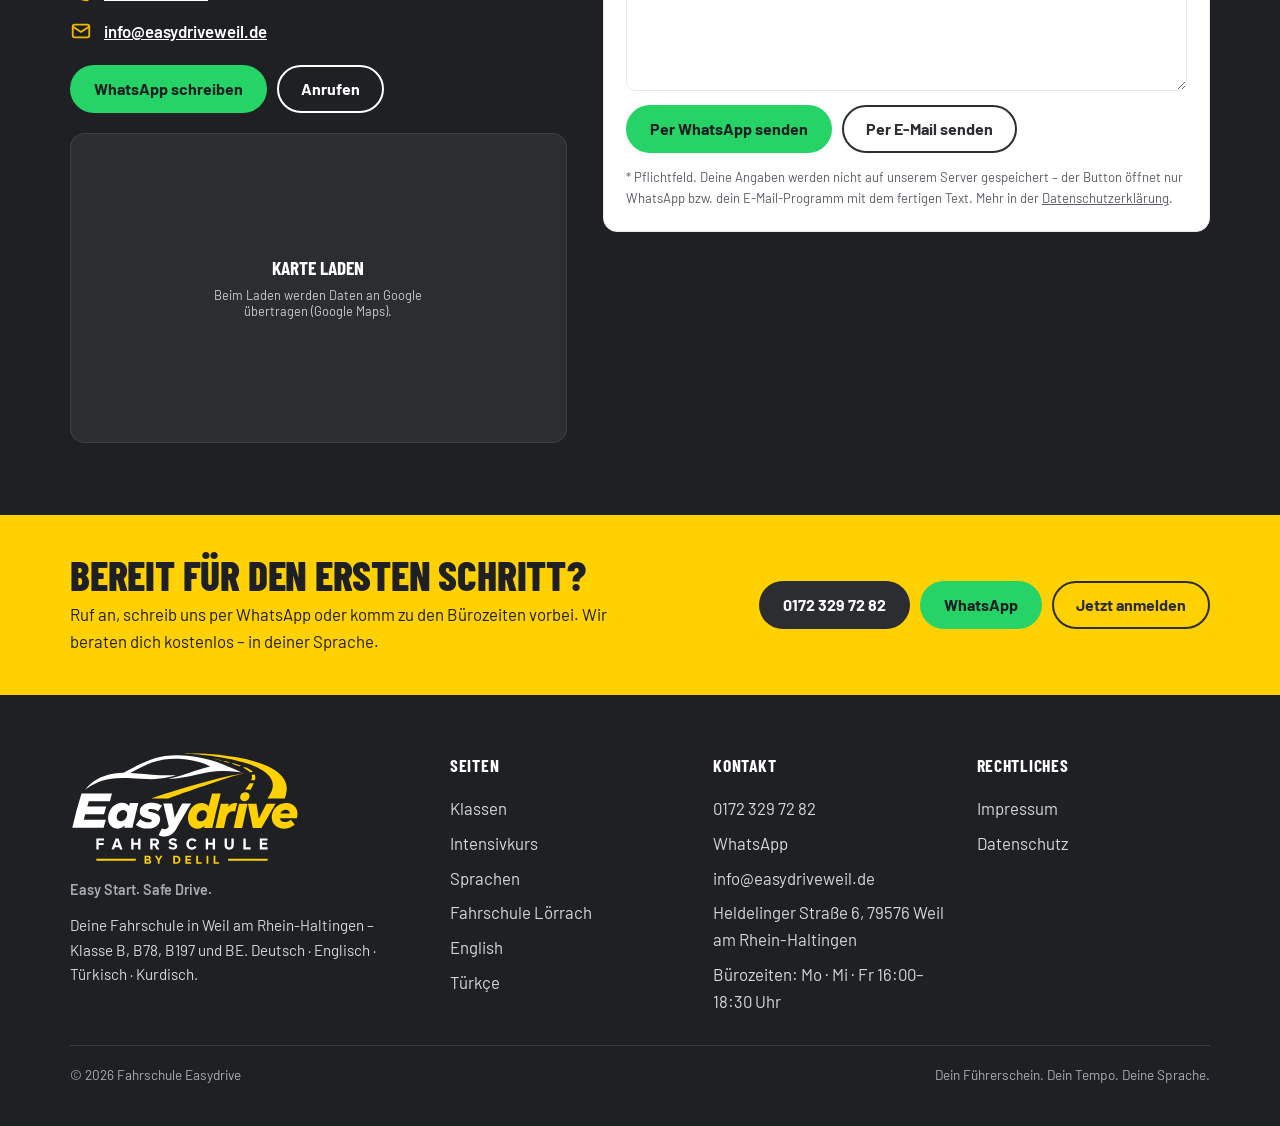
==== commit d456c9d6: "brand spelling: Easydrive (one word) across the site Preview build, still noindex. The site copy, ti" ====
--- a/index.html
+++ b/index.html
@@ -3,7 +3,7 @@
 <head>
 <meta charset="utf-8">
 <meta name="viewport" content="width=device-width, initial-scale=1">
-<title>Fahrschule Weil am Rhein – Easy Drive · Führerschein in 21 Tagen*</title>
+<title>Fahrschule Weil am Rhein – Easydrive · Führerschein in 21 Tagen*</title>
 <meta name="description" content="Fahrschule in Weil am Rhein-Haltingen: Klasse B, B78 Automatik, B197, BE. Deutsch, Englisch, Türkisch, Kurdisch. 15 % Rabatt für Schüler & Studenten.">
 <meta name="robots" content="noindex,nofollow">
 <meta name="theme-color" content="#FFD100">
@@ -14,8 +14,8 @@
 <link rel="preload" href="assets/fonts/barlow-400-latin.woff2" as="font" type="font/woff2" crossorigin>
 <link rel="stylesheet" href="assets/css/styles.css?v=f4b23831">
 <meta property="og:type" content="website">
-<meta property="og:site_name" content="Fahrschule Easy Drive">
-<meta property="og:title" content="Fahrschule Weil am Rhein – Easy Drive · Führerschein in 21 Tagen*">
+<meta property="og:site_name" content="Fahrschule Easydrive">
+<meta property="og:title" content="Fahrschule Weil am Rhein – Easydrive · Führerschein in 21 Tagen*">
 <meta property="og:description" content="Fahrschule in Weil am Rhein-Haltingen: Klasse B, B78 Automatik, B197, BE. Deutsch, Englisch, Türkisch, Kurdisch. 15 % Rabatt für Schüler & Studenten.">
 <meta property="og:url" content="https://www.easydriveweil.de/">
 <meta property="og:image" content="https://www.easydriveweil.de/assets/img/og.png">
@@ -23,14 +23,14 @@
 <meta property="og:image:height" content="630">
 <meta property="og:locale" content="de_DE">
 <meta name="twitter:card" content="summary_large_image">
-<script type="application/ld+json">{"@context":"https://schema.org","@graph":[{"@type":["LocalBusiness","EducationalOrganization"],"@id":"https://www.easydriveweil.de/#business","name":"Fahrschule Easy Drive","alternateName":"Fahrschule Easy Drive Weil am Rhein","url":"https://www.easydriveweil.de/","image":"https://www.easydriveweil.de/assets/img/og.png","logo":"https://www.easydriveweil.de/assets/img/logo-full-light.svg","telephone":"+491723297282","email":"info@easydriveweil.de","priceRange":"€€","address":{"@type":"PostalAddress","streetAddress":"Heldelinger Straße 6","postalCode":"79576","addressLocality":"Weil am Rhein","addressRegion":"Baden-Württemberg","addressCountry":"DE"},"geo":{"@type":"GeoCoordinates","latitude":"47.6133","longitude":"7.6098"},"openingHoursSpecification":[{"@type":"OpeningHoursSpecification","dayOfWeek":["Monday","Wednesday","Friday"],"opens":"16:00","closes":"18:30"}],"knowsLanguage":["de","en","tr","ku"],"areaServed":["Weil am Rhein","Haltingen","Friedlingen","Lörrach","Binzen","Eimeldingen","Efringen-Kirchen","Grenzach-Wyhlen","Rheinfelden (Baden)","Dreiländereck"],"hasOfferCatalog":{"@type":"OfferCatalog","name":"Führerscheinklassen","itemListElement":[{"@type":"Offer","itemOffered":{"@type":"Service","name":"Führerschein Klasse B (PKW, auch BF17)","url":"https://www.easydriveweil.de/fuehrerscheinklassen/#b"}},{"@type":"Offer","itemOffered":{"@type":"Service","name":"Führerschein Klasse B78 (Automatik)","url":"https://www.easydriveweil.de/fuehrerscheinklassen/#b78"}},{"@type":"Offer","itemOffered":{"@type":"Service","name":"Führerschein Klasse B197 (Automatik mit Schaltkompetenz)","url":"https://www.easydriveweil.de/fuehrerscheinklassen/#b197"}},{"@type":"Offer","itemOffered":{"@type":"Service","name":"Führerschein Klasse BE (Anhänger)","url":"https://www.easydriveweil.de/fuehrerscheinklassen/#be"}},{"@type":"Offer","itemOffered":{"@type":"Service","name":"Intensivkurs – Führerschein in 21 Tagen","url":"https://www.easydriveweil.de/intensivkurs/"}}]}}]}</script>
+<script type="application/ld+json">{"@context":"https://schema.org","@graph":[{"@type":["LocalBusiness","EducationalOrganization"],"@id":"https://www.easydriveweil.de/#business","name":"Fahrschule Easydrive","alternateName":"Fahrschule Easydrive Weil am Rhein","url":"https://www.easydriveweil.de/","image":"https://www.easydriveweil.de/assets/img/og.png","logo":"https://www.easydriveweil.de/assets/img/logo-full-light.svg","telephone":"+491723297282","email":"info@easydriveweil.de","priceRange":"€€","address":{"@type":"PostalAddress","streetAddress":"Heldelinger Straße 6","postalCode":"79576","addressLocality":"Weil am Rhein","addressRegion":"Baden-Württemberg","addressCountry":"DE"},"geo":{"@type":"GeoCoordinates","latitude":"47.6133","longitude":"7.6098"},"openingHoursSpecification":[{"@type":"OpeningHoursSpecification","dayOfWeek":["Monday","Wednesday","Friday"],"opens":"16:00","closes":"18:30"}],"knowsLanguage":["de","en","tr","ku"],"areaServed":["Weil am Rhein","Haltingen","Friedlingen","Lörrach","Binzen","Eimeldingen","Efringen-Kirchen","Grenzach-Wyhlen","Rheinfelden (Baden)","Dreiländereck"],"hasOfferCatalog":{"@type":"OfferCatalog","name":"Führerscheinklassen","itemListElement":[{"@type":"Offer","itemOffered":{"@type":"Service","name":"Führerschein Klasse B (PKW, auch BF17)","url":"https://www.easydriveweil.de/fuehrerscheinklassen/#b"}},{"@type":"Offer","itemOffered":{"@type":"Service","name":"Führerschein Klasse B78 (Automatik)","url":"https://www.easydriveweil.de/fuehrerscheinklassen/#b78"}},{"@type":"Offer","itemOffered":{"@type":"Service","name":"Führerschein Klasse B197 (Automatik mit Schaltkompetenz)","url":"https://www.easydriveweil.de/fuehrerscheinklassen/#b197"}},{"@type":"Offer","itemOffered":{"@type":"Service","name":"Führerschein Klasse BE (Anhänger)","url":"https://www.easydriveweil.de/fuehrerscheinklassen/#be"}},{"@type":"Offer","itemOffered":{"@type":"Service","name":"Intensivkurs – Führerschein in 21 Tagen","url":"https://www.easydriveweil.de/intensivkurs/"}}]}}]}</script>
 </head>
 
 <body data-page="home" data-promo-until="2026-11-05">
 <a class="skip" href="#main">Zum Inhalt springen</a>
 <header class="nav" id="nav">
   <div class="wrap nav__inner">
-    <a class="brand" href="" aria-label="Fahrschule Easy Drive – Startseite">
+    <a class="brand" href="" aria-label="Fahrschule Easydrive – Startseite">
       <img class="brand__logo" src="assets/img/logo-wordmark.svg" width="1228" height="472" alt="">
     </a>
     <button class="nav__toggle" id="navToggle" type="button" aria-expanded="false" aria-controls="navLinks" aria-label="Menü"><span></span><span></span><span></span></button>
@@ -57,7 +57,7 @@
   <div class="wrap hero__grid">
     <div>
       <span class="tag"><span>Neu in Weil am Rhein-Haltingen</span></span>
-      <h1 class="h1">Fahrschule Easy Drive: Dein Führerschein beginnt in Weil am Rhein.</h1>
+      <h1 class="h1">Fahrschule Easydrive: Dein Führerschein beginnt in Weil am Rhein.</h1>
       <p class="lead">Drei Minuten vom Bahnhof Haltingen. Klasse B, B78, B197 und BE – auf Deutsch, Englisch, Türkisch oder Kurdisch.</p>
       <div class="hero__actions">
         <a class="btn btn--primary" href="#anfrage">Jetzt anmelden</a>
@@ -66,7 +66,7 @@
       </div>
       <ul class="chips chips--list"><li>Führerschein in 21 Tagen*</li><li><span data-promo-launch>20 % Rabatt bis 5. November 2026</span><span data-promo-done hidden>15 % für Schüler und Studierende</span></li><li>Deutsch · English · Türkçe · Kurdî</li></ul>
     </div>
-    <div class="hero__photo"><img src="assets/img/photos/car-side-960.webp" srcset="assets/img/photos/car-side-480.webp 480w, assets/img/photos/car-side-960.webp 960w, assets/img/photos/car-side-1440.webp 1440w" sizes="(max-width: 860px) 100vw, 520px" width="1440" height="960" decoding="async" fetchpriority="high" alt="Schwarzer Mercedes-Benz GLA 200 der Fahrschule Easy Drive mit Beschriftung, Seitenansicht"></div>
+    <div class="hero__photo"><img src="assets/img/photos/car-side-960.webp" srcset="assets/img/photos/car-side-480.webp 480w, assets/img/photos/car-side-960.webp 960w, assets/img/photos/car-side-1440.webp 1440w" sizes="(max-width: 860px) 100vw, 520px" width="1440" height="960" decoding="async" fetchpriority="high" alt="Schwarzer Mercedes-Benz GLA 200 der Fahrschule Easydrive mit Beschriftung, Seitenansicht"></div>
   </div>
 </section>
 
@@ -171,7 +171,7 @@
         <div class="fleet__img"><img src="assets/img/photos/car-side-960.webp"
           srcset="assets/img/photos/car-side-480.webp 480w, assets/img/photos/car-side-960.webp 960w, assets/img/photos/car-side-1440.webp 1440w"
           sizes="(max-width: 860px) 100vw, 560px" width="1440" height="960" loading="lazy" decoding="async"
-          alt="Schwarzer Mercedes-Benz GLA 200 der Fahrschule Easy Drive mit Beschriftung, Seitenansicht"></div>
+          alt="Schwarzer Mercedes-Benz GLA 200 der Fahrschule Easydrive mit Beschriftung, Seitenansicht"></div>
         <div class="fleet__body"><h3>Mercedes-Benz GLA 200</h3><p>Schwarz, Automatik – Fahrschulauto für Klasse B78 und B197</p></div>
       </div>
       <div class="fleet__card">
@@ -238,12 +238,12 @@
   <div class="wrap about">
     <div>
       <h2 class="h2">Neu in Haltingen – und ganz für dich da</h2>
-      <p>Easy Drive ist die neue Fahrschule an der Heldelinger Straße in Weil am Rhein-Haltingen, drei Minuten vom Bahnhof Haltingen. Wir sind ein kleines Team, das sich Zeit nimmt: feste Ansprechpartner, Unterricht in vier Sprachen, moderne Autos mit Automatik und Schaltung.</p>
+      <p>Easydrive ist die neue Fahrschule an der Heldelinger Straße in Weil am Rhein-Haltingen, drei Minuten vom Bahnhof Haltingen. Wir sind ein kleines Team, das sich Zeit nimmt: feste Ansprechpartner, Unterricht in vier Sprachen, moderne Autos mit Automatik und Schaltung.</p>
       <p>Unser Ziel ist einfach: Du bestehst sicher – und hast auf dem Weg dorthin eine gute Zeit. Easy Start. Safe Drive.</p>
       <div class="chips"><span class="chip">Persönliche Betreuung</span><span class="chip">Flexible Termine</span><span class="chip">Automatik und Schaltung</span><span class="chip">Automatik ohne Eintrag (B197)</span></div>
     </div>
     <figure class="about__video">
-      <video controls playsinline preload="none" width="576" height="1024" poster="assets/video/einblick-poster.jpg" aria-label="Video: Delil zeigt dir die Fahrschule Easy Drive">
+      <video controls playsinline preload="none" width="576" height="1024" poster="assets/video/einblick-poster.jpg" aria-label="Video: Delil zeigt dir die Fahrschule Easydrive">
         <source src="assets/video/einblick.mp4" type="video/mp4">
         Dein Browser kann das Video nicht abspielen.
       </video>
@@ -265,7 +265,7 @@
       <img src="assets/img/photos/classroom-960.webp"
         srcset="assets/img/photos/classroom-480.webp 480w, assets/img/photos/classroom-960.webp 960w, assets/img/photos/classroom-1440.webp 1440w"
         sizes="(max-width: 860px) 100vw, 480px" width="1440" height="1080" loading="lazy" decoding="async"
-        alt="Theorieraum der Fahrschule Easy Drive mit Tischen, Flipchart und Lehrpostern">
+        alt="Theorieraum der Fahrschule Easydrive mit Tischen, Flipchart und Lehrpostern">
       <figcaption>Theorie in kleinen Gruppen, drei Minuten vom Bahnhof Haltingen</figcaption>
     </figure>
     <div class="values__text">
@@ -323,7 +323,7 @@
           <button class="mapload" type="button"><span class="mapload__t">Karte laden</span><span class="mapload__n">Beim Laden werden Daten an Google übertragen (Google Maps).</span></button>
         </div>
       </div>
-      <form class="form" id="anfrage" action="#" data-wa="491723297282" data-mail="info@easydriveweil.de" data-labels='{"intro":"Anfrage Fahrschule Easy Drive","name":"Name","phone":"Telefon","email":"E-Mail","city":"Wohnort","course":"Klasse","language":"Sprache","message":"Nachricht"}'>
+      <form class="form" id="anfrage" action="#" data-wa="491723297282" data-mail="info@easydriveweil.de" data-labels='{"intro":"Anfrage Fahrschule Easydrive","name":"Name","phone":"Telefon","email":"E-Mail","city":"Wohnort","course":"Klasse","language":"Sprache","message":"Nachricht"}'>
         <h3 class="h3">Anmeldung und Anfrage</h3>
         <div class="form__row">
           <label>Name*<input name="name" required autocomplete="name"></label>
@@ -391,7 +391,7 @@
     </div>
   </div>
   <div class="wrap foot__bar">
-    <span>© <span id="year">2026</span> Fahrschule Easy Drive</span>
+    <span>© <span id="year">2026</span> Fahrschule Easydrive</span>
     <span>Dein Führerschein. Dein Tempo. Deine Sprache.</span>
   </div>
 </footer>
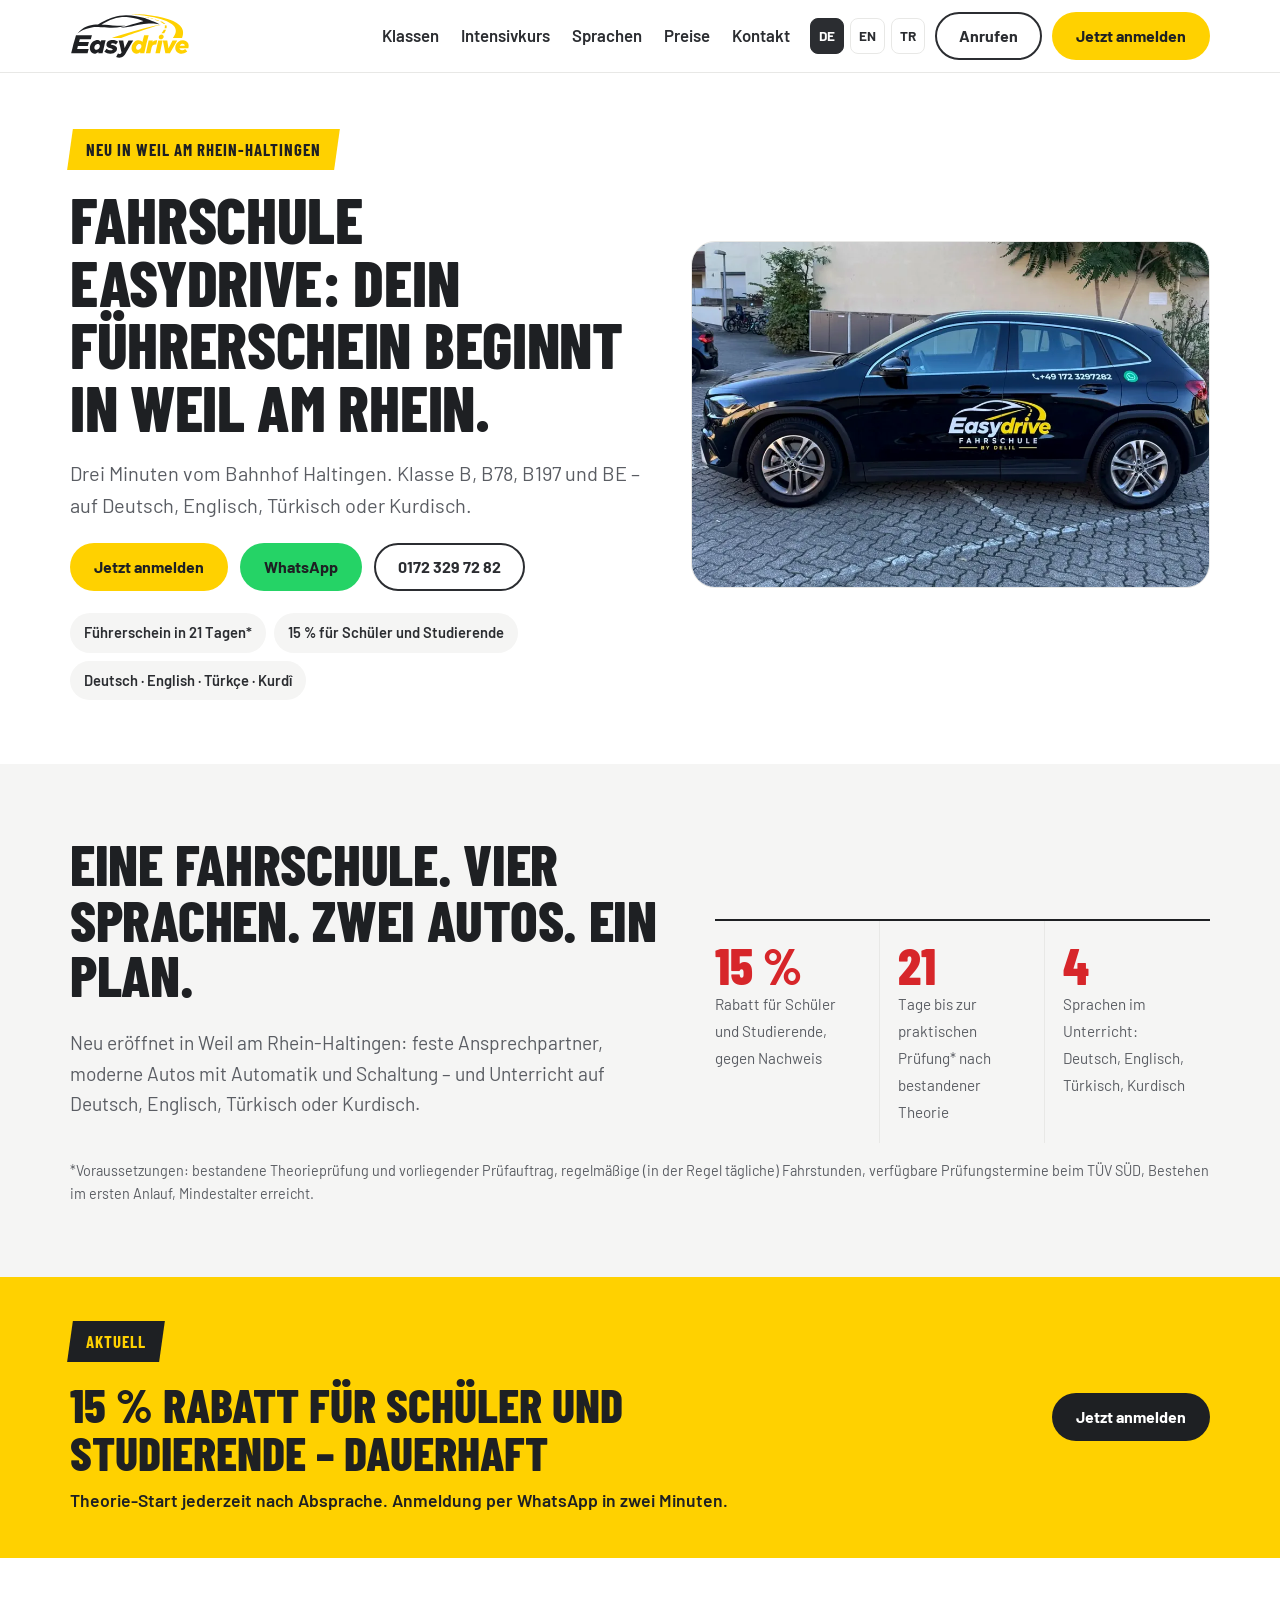
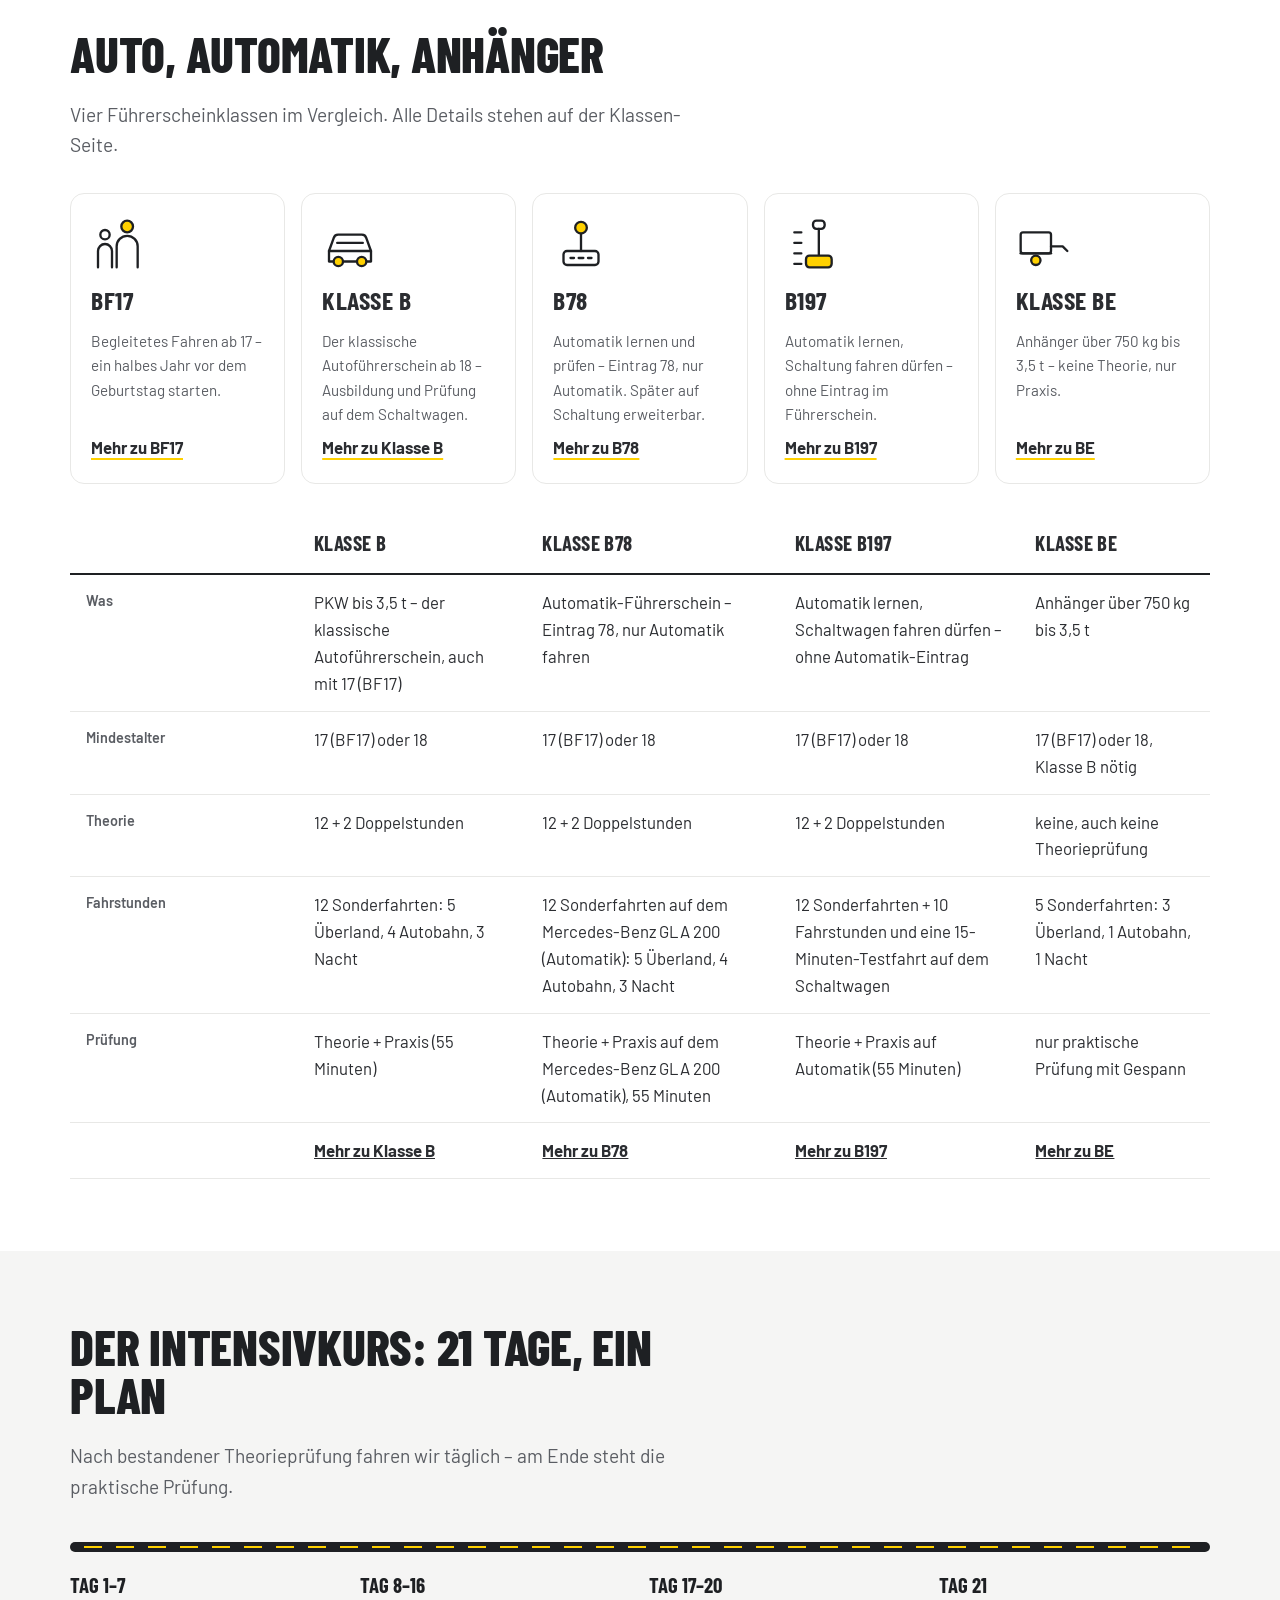
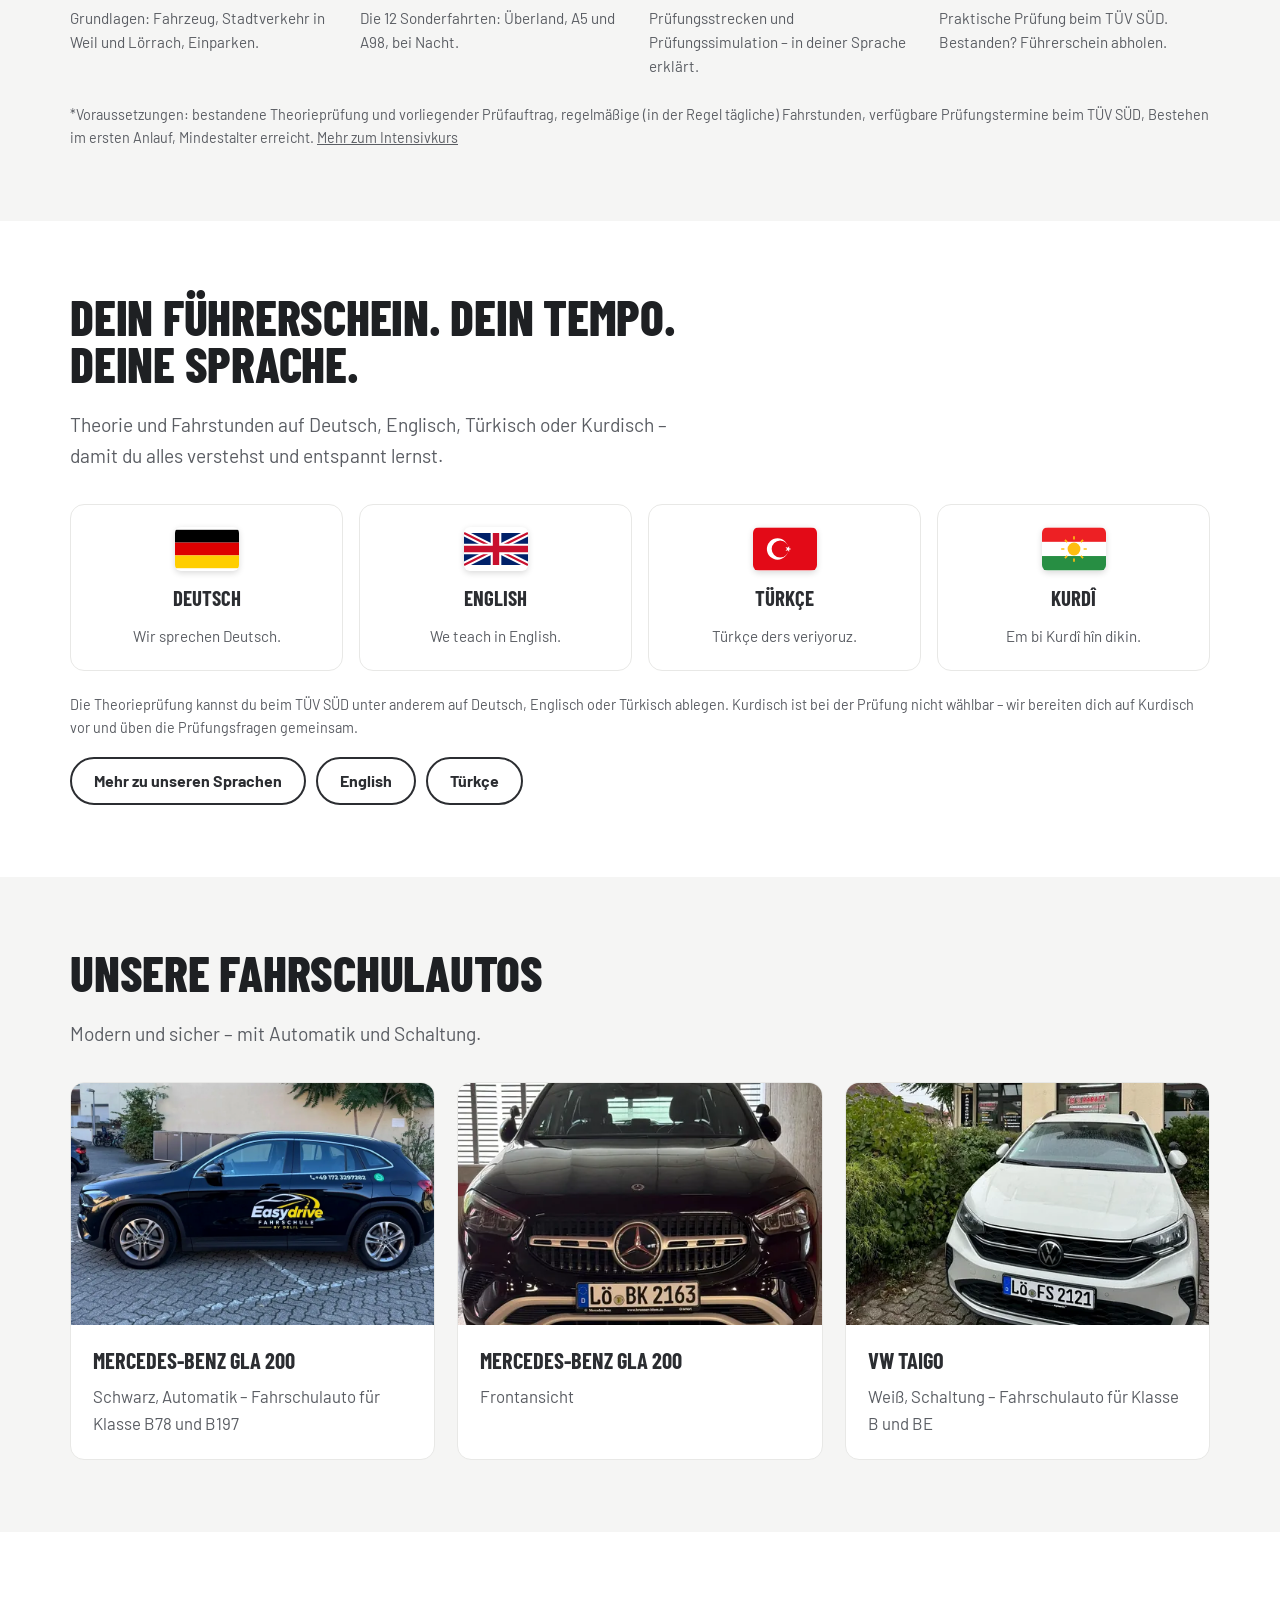
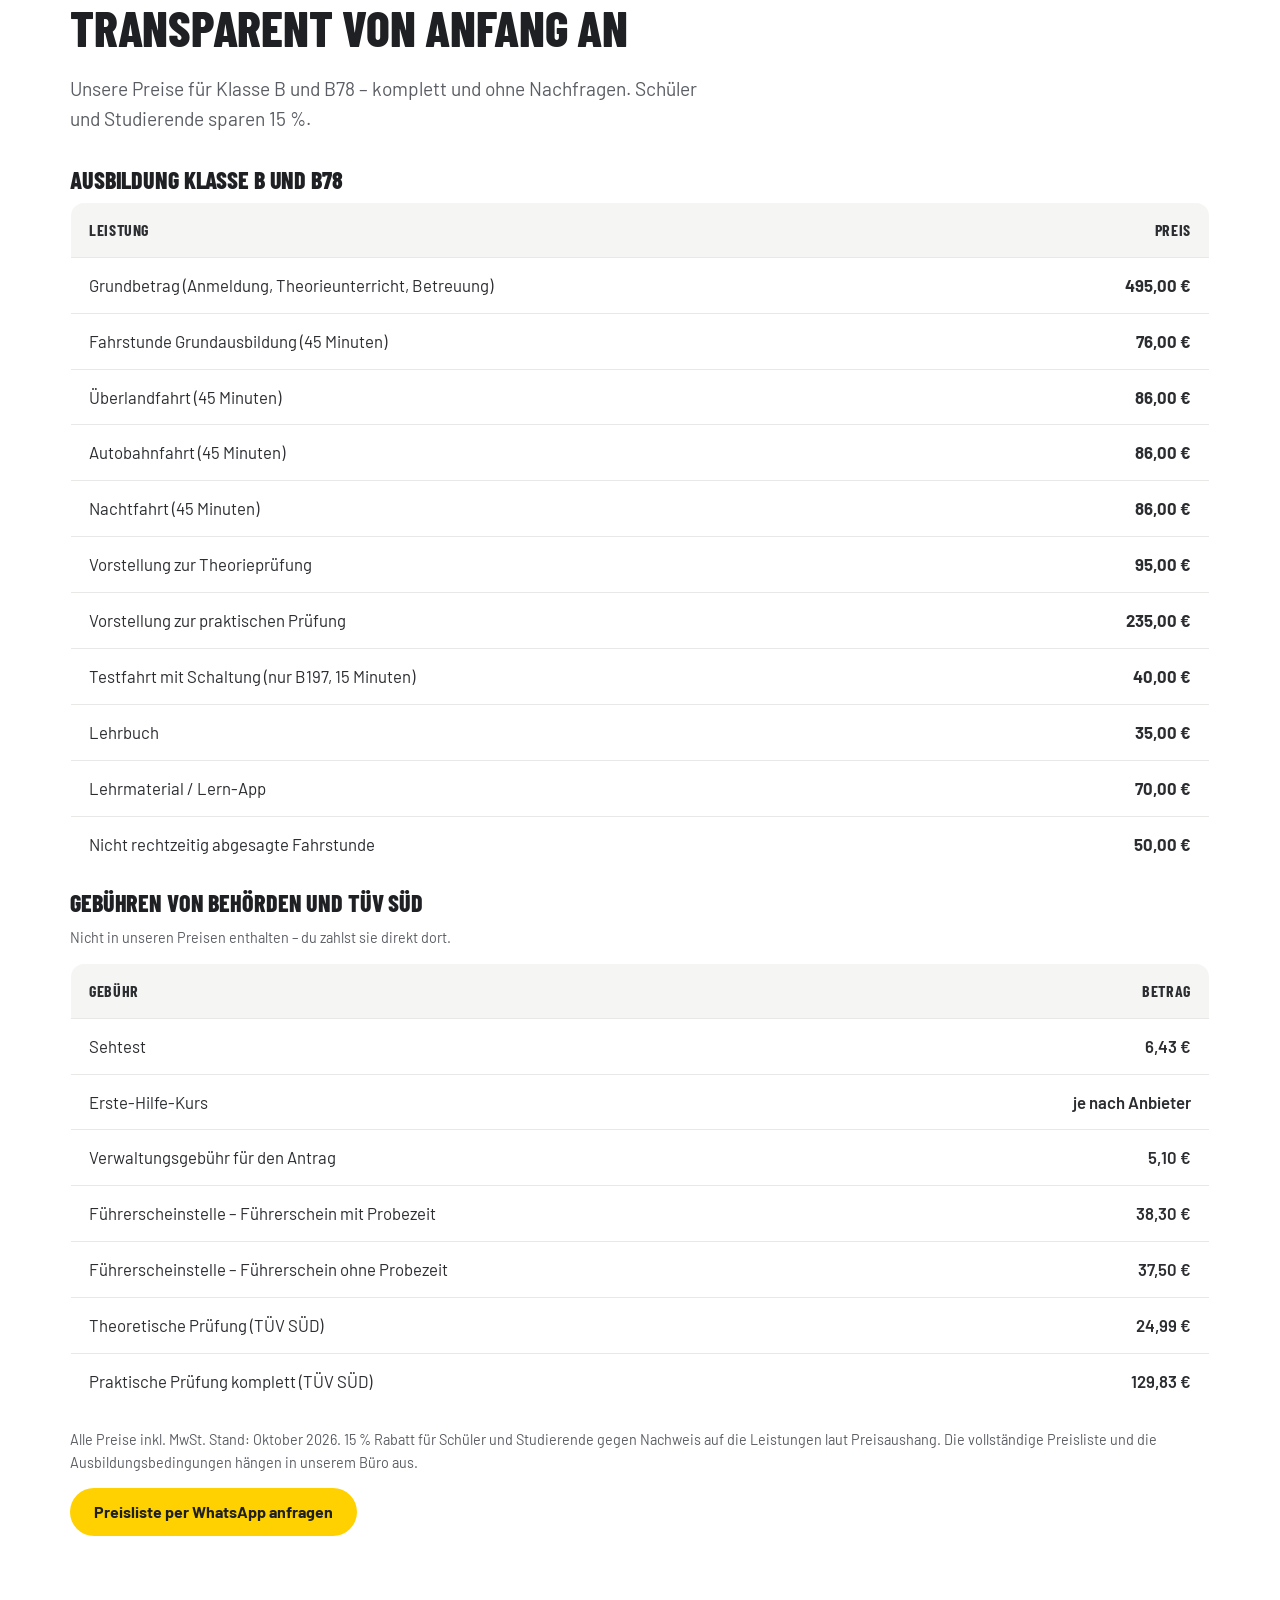
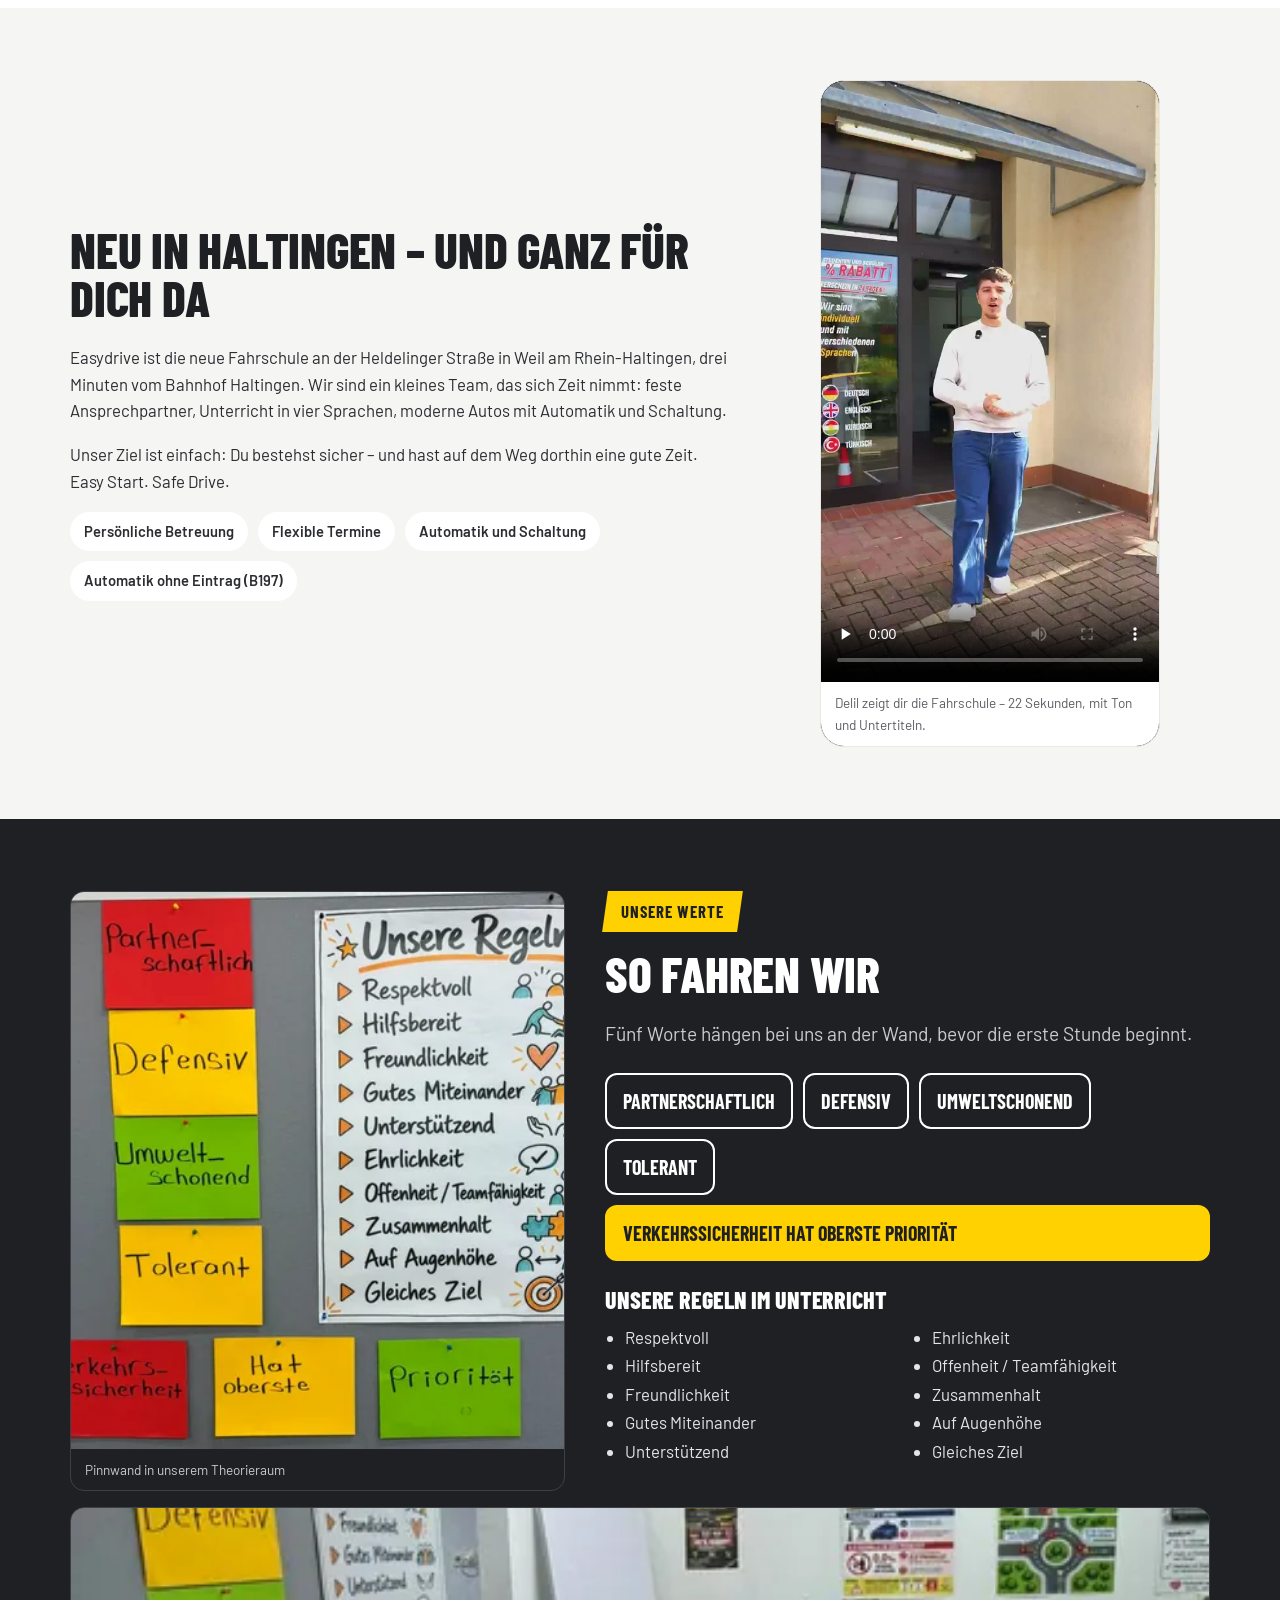
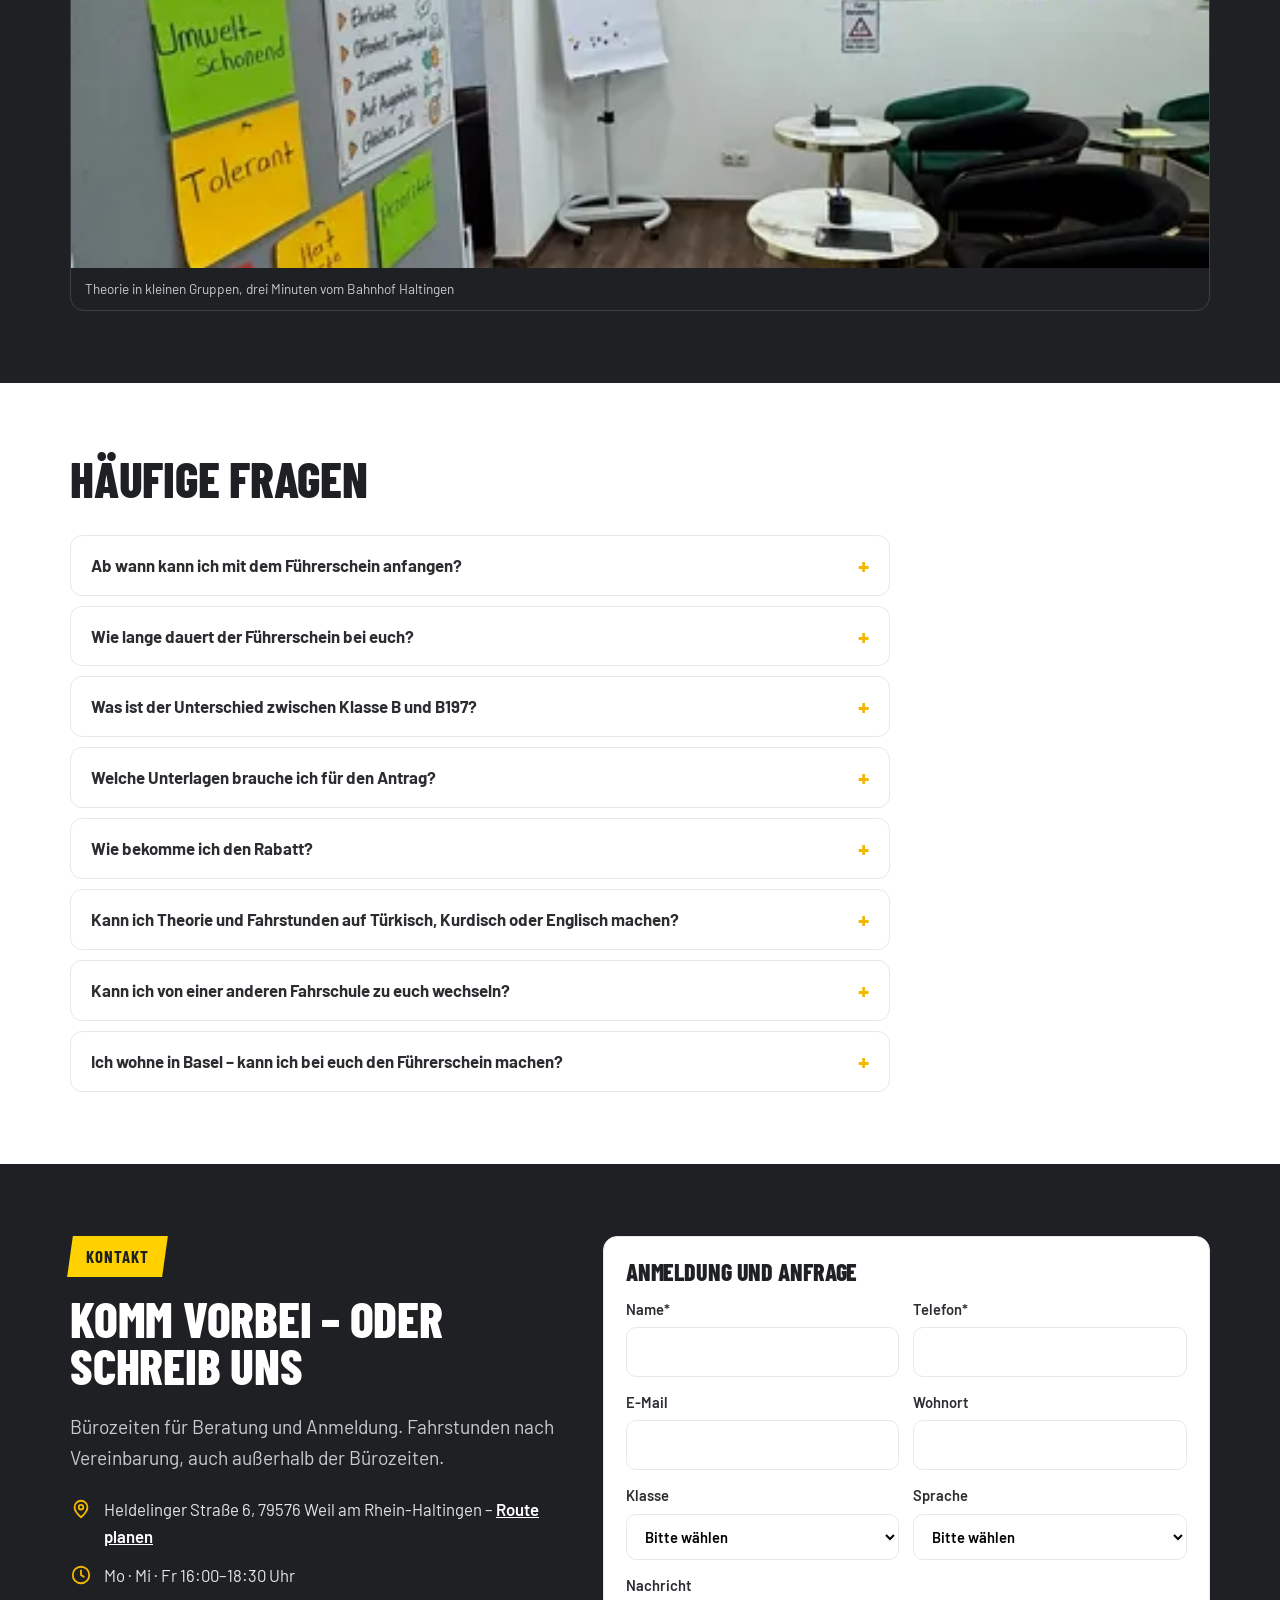
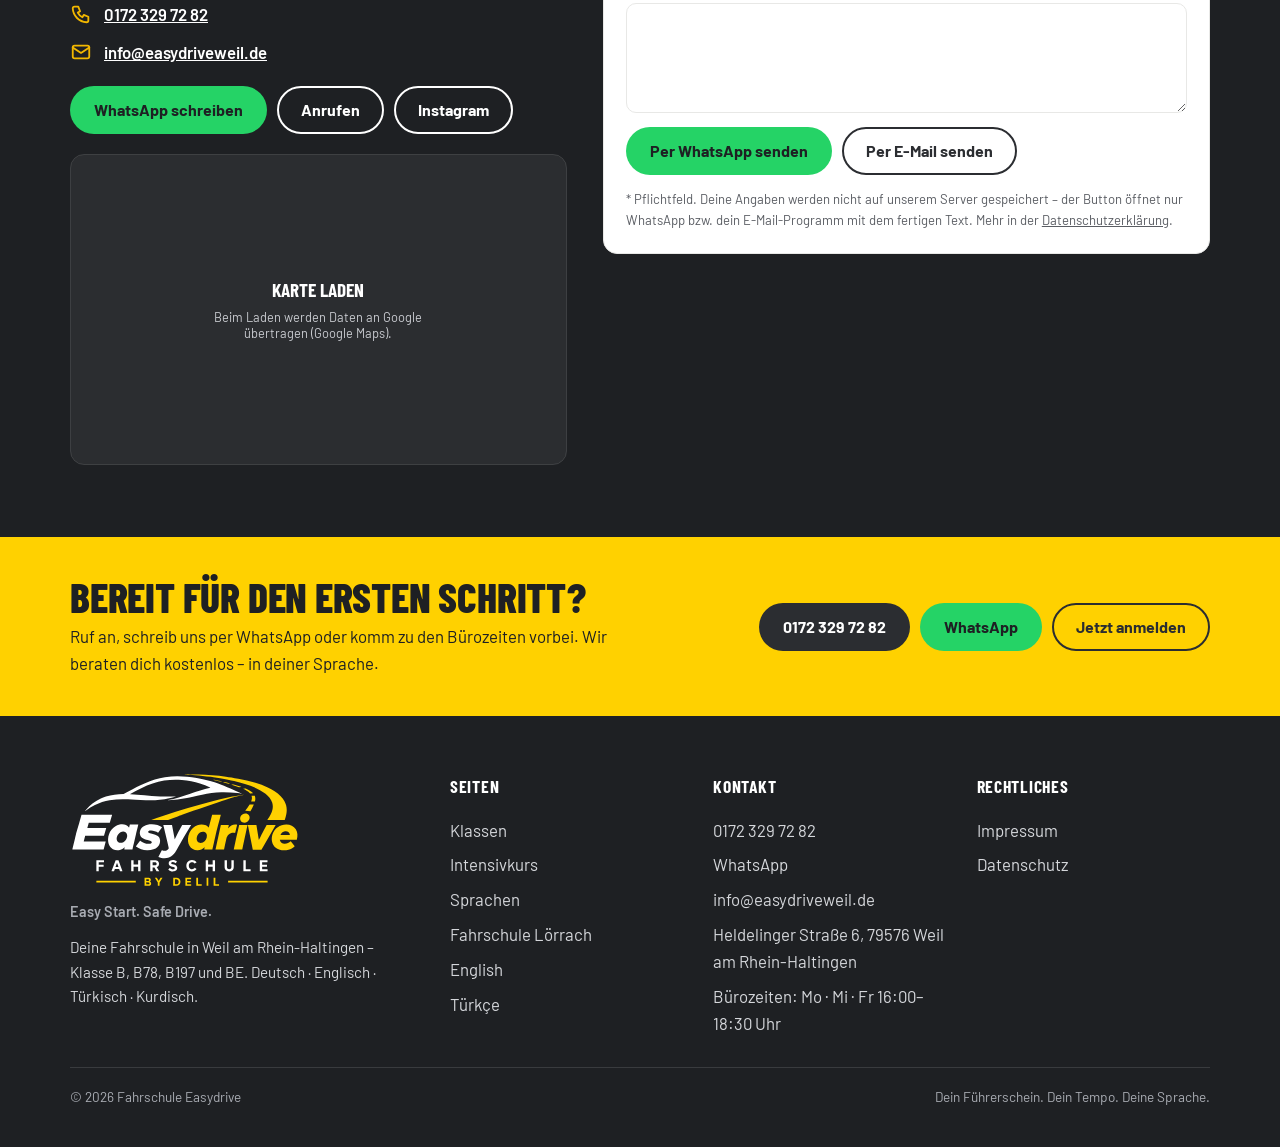
==== commit accd10b0: "client answers: Instagram button, authority line, retention periods, Weil-only pick-up, caption trac" ====
--- a/index.html
+++ b/index.html
@@ -245,9 +245,12 @@
     <figure class="about__video">
       <video controls playsinline preload="none" width="576" height="1024" poster="assets/video/einblick-poster.jpg" aria-label="Video: Delil zeigt dir die Fahrschule Easydrive">
         <source src="assets/video/einblick.mp4" type="video/mp4">
+    <track kind="captions" src="assets/video/einblick.de.vtt" srclang="de" label="Deutsch" default>
+    <track kind="captions" src="assets/video/einblick.en.vtt" srclang="en" label="English">
+    <track kind="captions" src="assets/video/einblick.tr.vtt" srclang="tr" label="Türkçe">
         Dein Browser kann das Video nicht abspielen.
       </video>
-      <figcaption>Delil zeigt dir die Fahrschule – 22 Sekunden, mit Ton.</figcaption>
+      <figcaption>Delil zeigt dir die Fahrschule – 22 Sekunden, mit Ton und Untertiteln.</figcaption>
     </figure>
   </div>
 </section>
@@ -318,7 +321,7 @@
           <li><svg viewBox="0 0 24 24" fill="none" stroke="currentColor" stroke-width="2" stroke-linecap="round" stroke-linejoin="round" aria-hidden="true"><path d="M5 4h4l2 5-2.5 1.5a11 11 0 0 0 5 5L15 13l5 2v4a2 2 0 0 1-2 2A16 16 0 0 1 3 6a2 2 0 0 1 2-2z"/></svg><a href="tel:+491723297282">0172 329 72 82</a></li>
           <li><svg viewBox="0 0 24 24" fill="none" stroke="currentColor" stroke-width="2" stroke-linecap="round" stroke-linejoin="round" aria-hidden="true"><rect x="3" y="5" width="18" height="14" rx="2"/><path d="m3 7 9 6 9-6"/></svg><a href="mailto:info@easydriveweil.de">info@easydriveweil.de</a></li>
         </ul>
-        <div class="contact__actions"><a class="btn btn--wa" href="https://wa.me/491723297282" target="_blank" rel="noopener">WhatsApp schreiben</a><a class="btn btn--ghost" href="tel:+491723297282">Anrufen</a></div>
+        <div class="contact__actions"><a class="btn btn--wa" href="https://wa.me/491723297282" target="_blank" rel="noopener">WhatsApp schreiben</a><a class="btn btn--ghost" href="tel:+491723297282">Anrufen</a><a class="btn btn--ghost" href="https://www.instagram.com/easydrive.fahrschule" target="_blank" rel="noopener">Instagram</a></div>
         <div class="map" id="mapHolder" data-map-src="https://www.google.com/maps?q=Heldelinger+Stra%C3%9Fe+6,+79576+Weil+am+Rhein&output=embed&hl=de&z=16">
           <button class="mapload" type="button"><span class="mapload__t">Karte laden</span><span class="mapload__n">Beim Laden werden Daten an Google übertragen (Google Maps).</span></button>
         </div>
